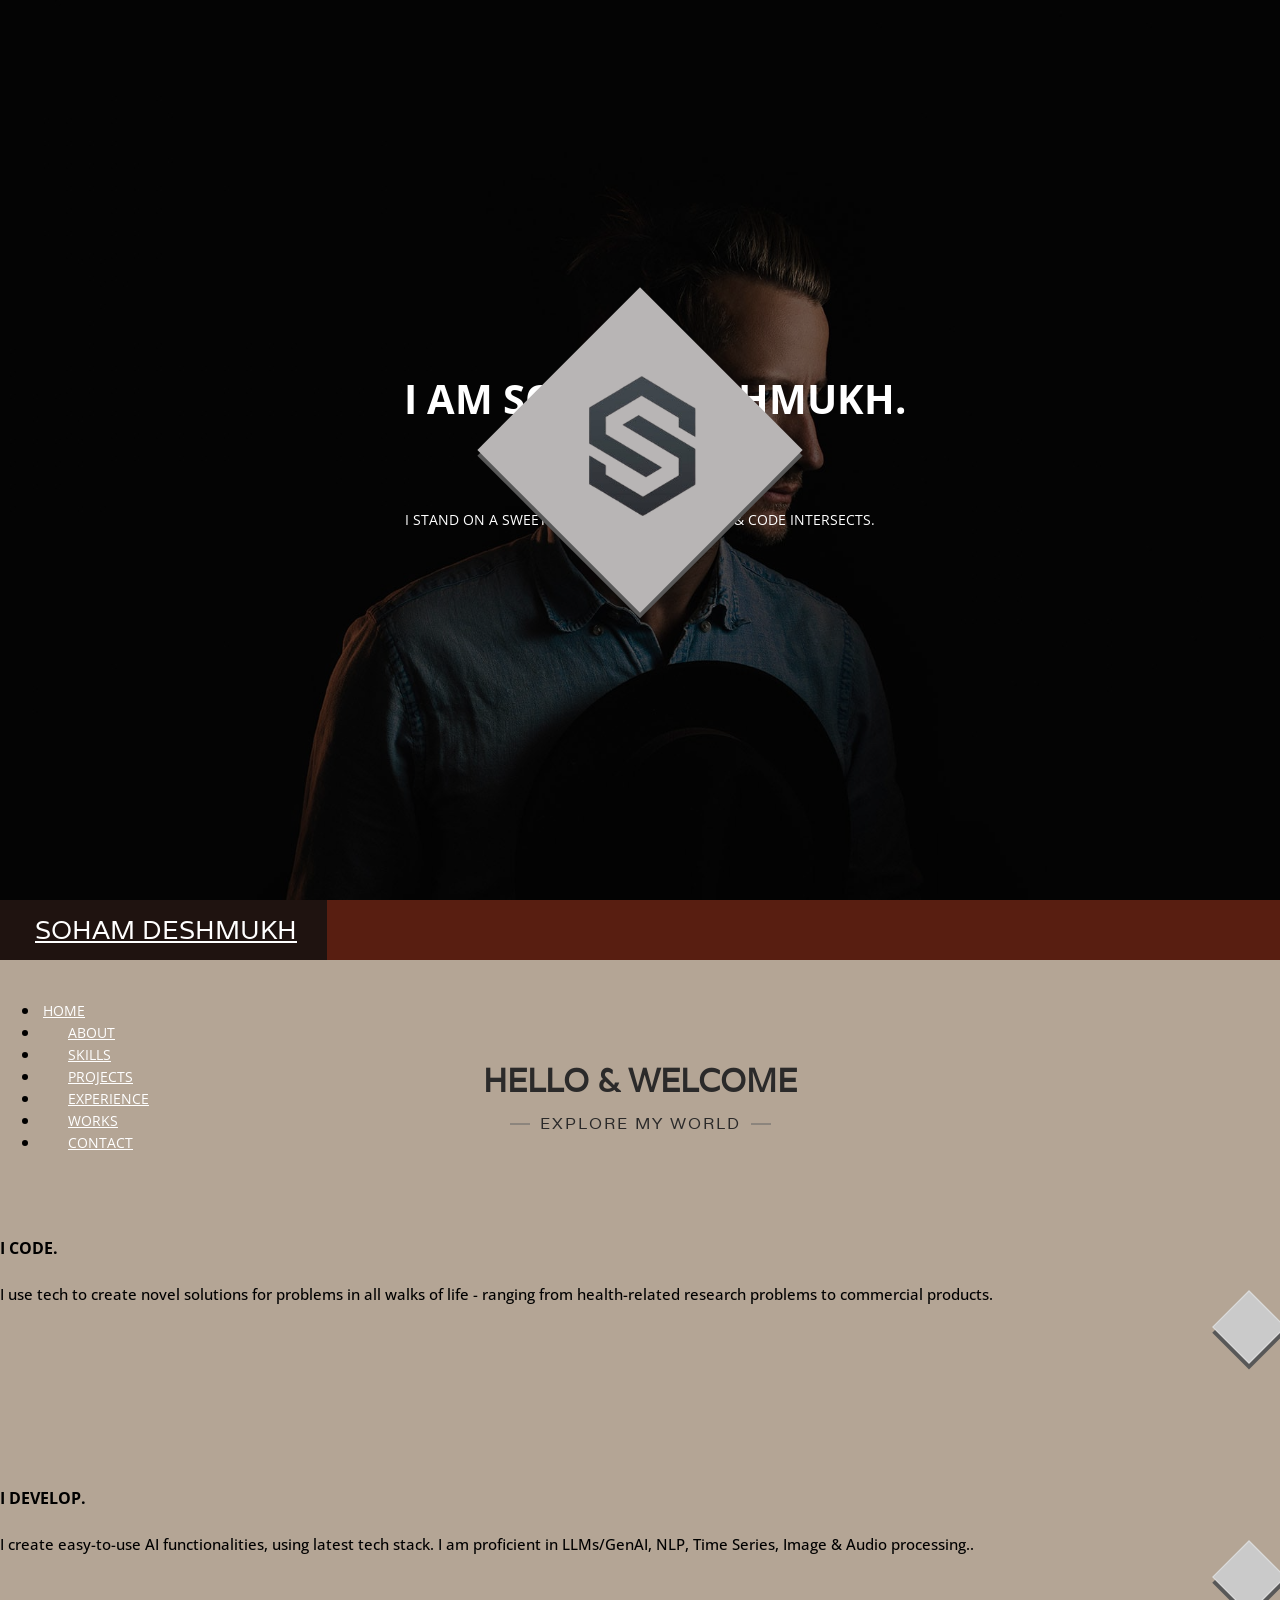
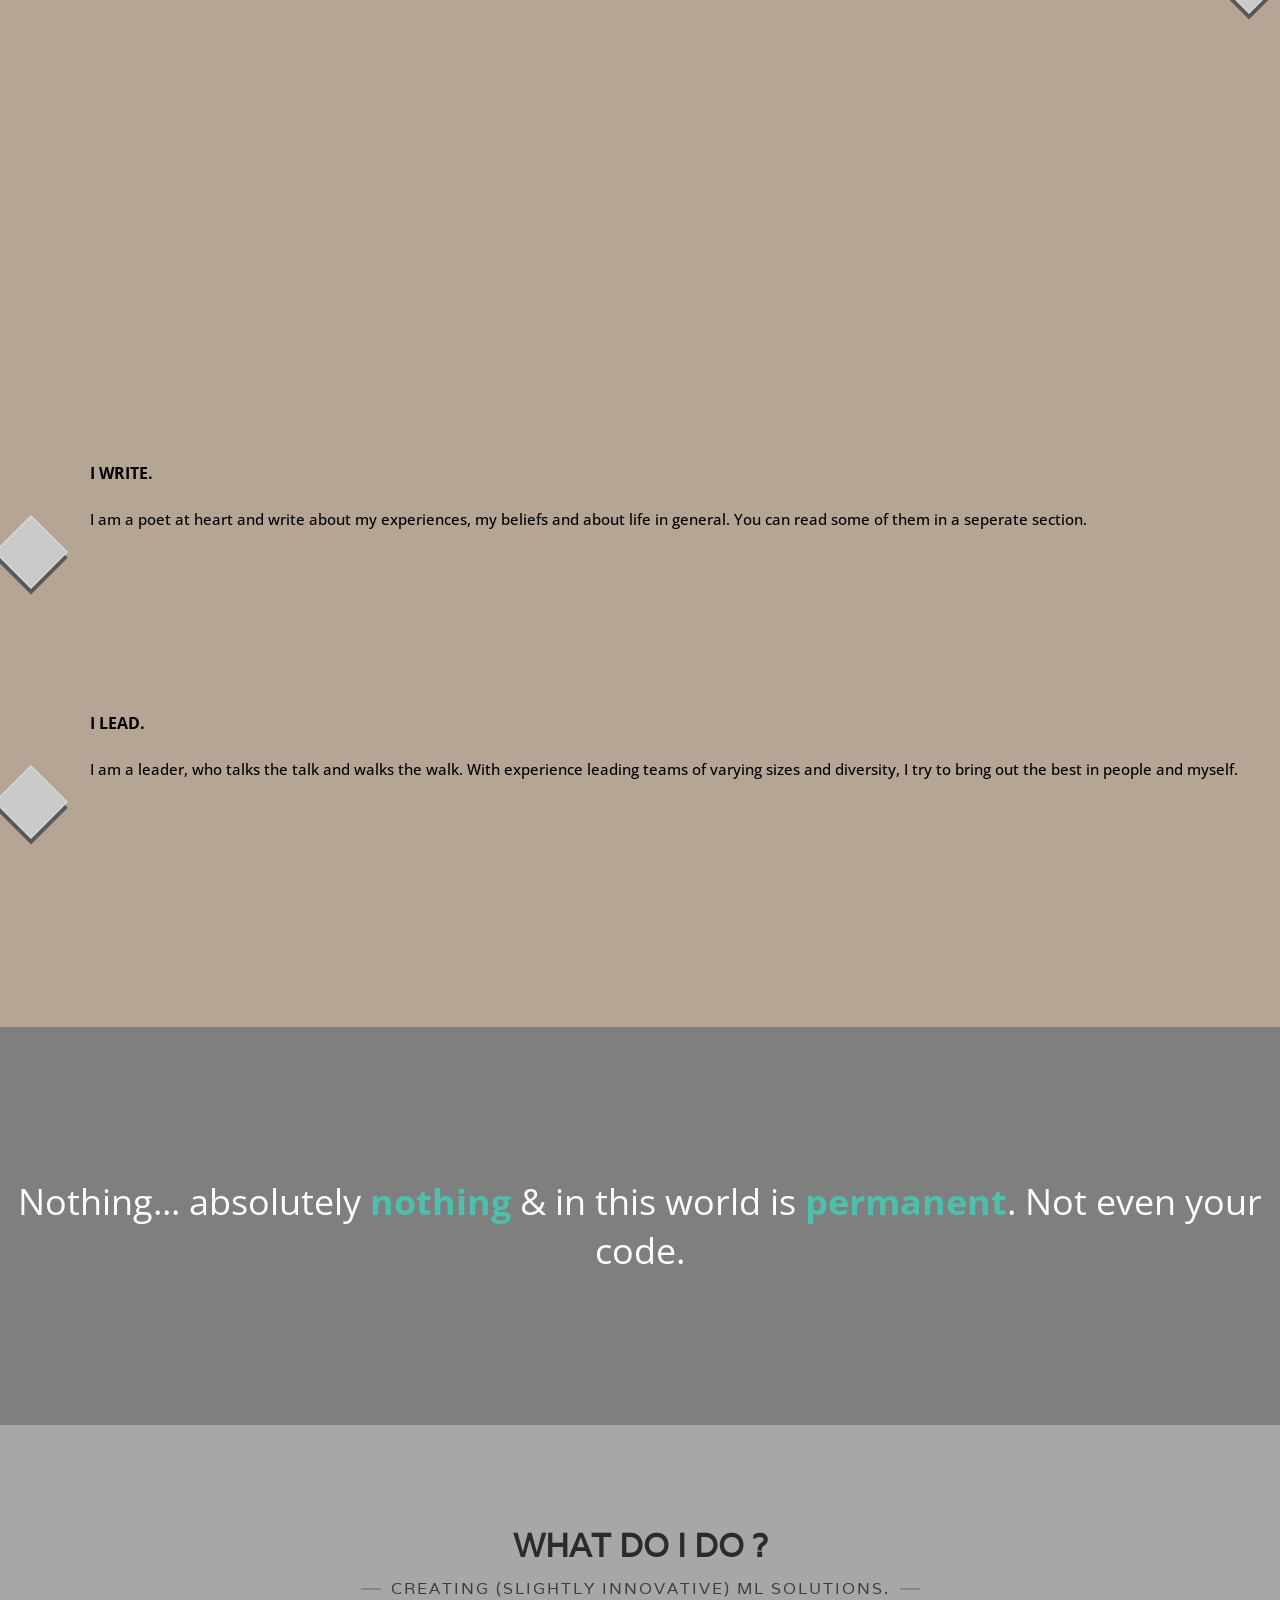
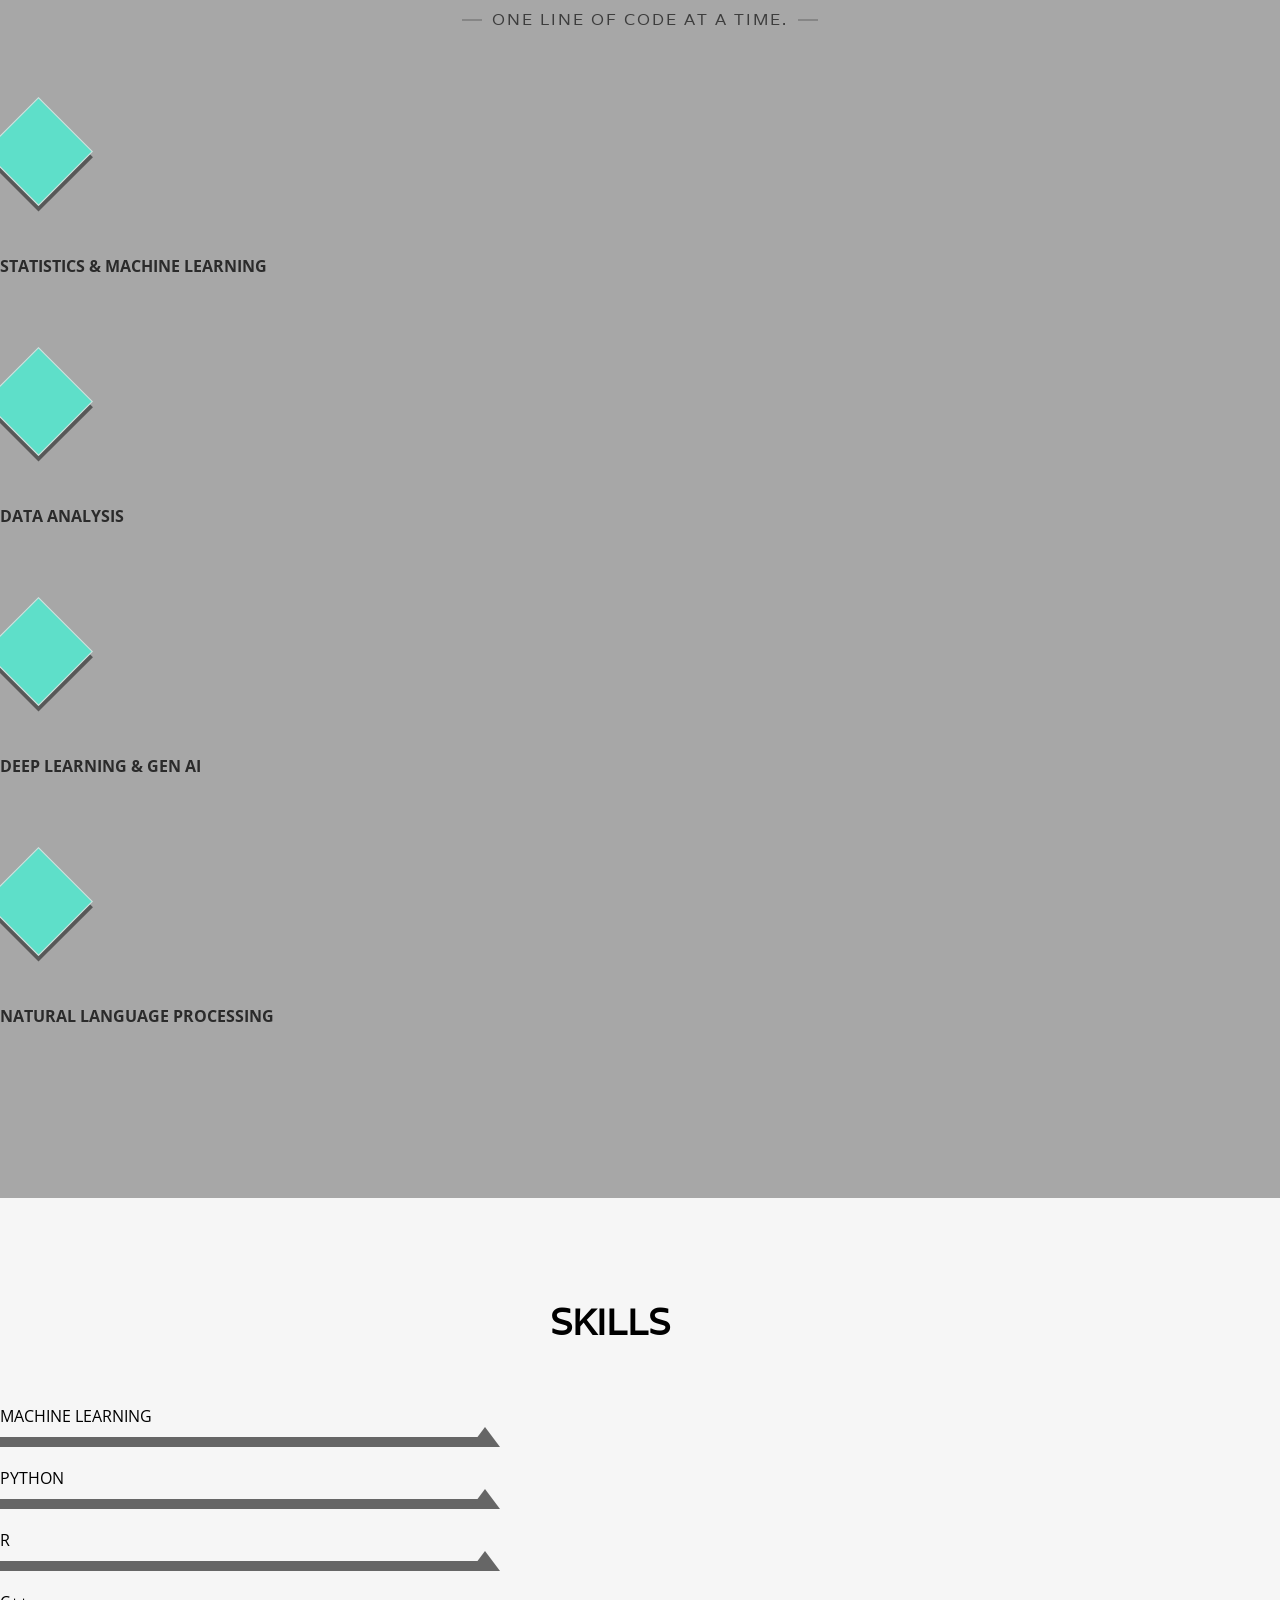
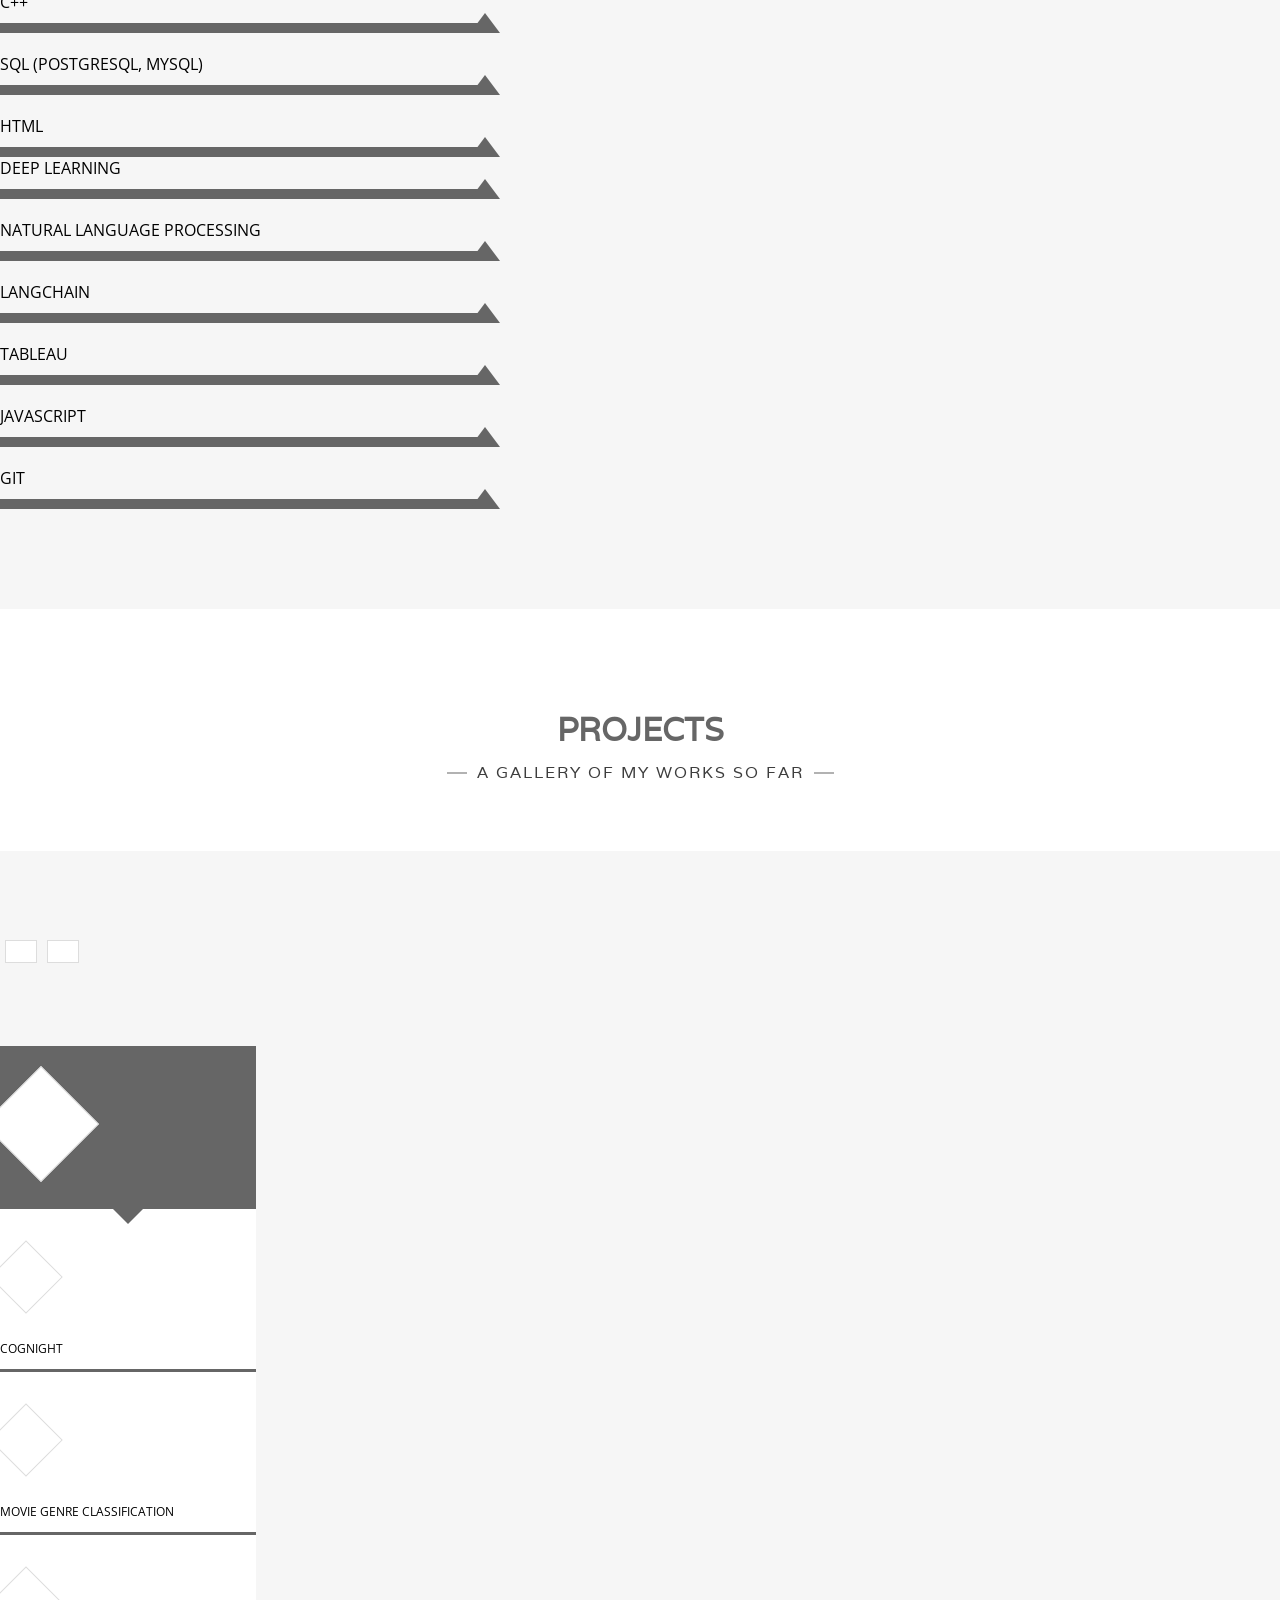
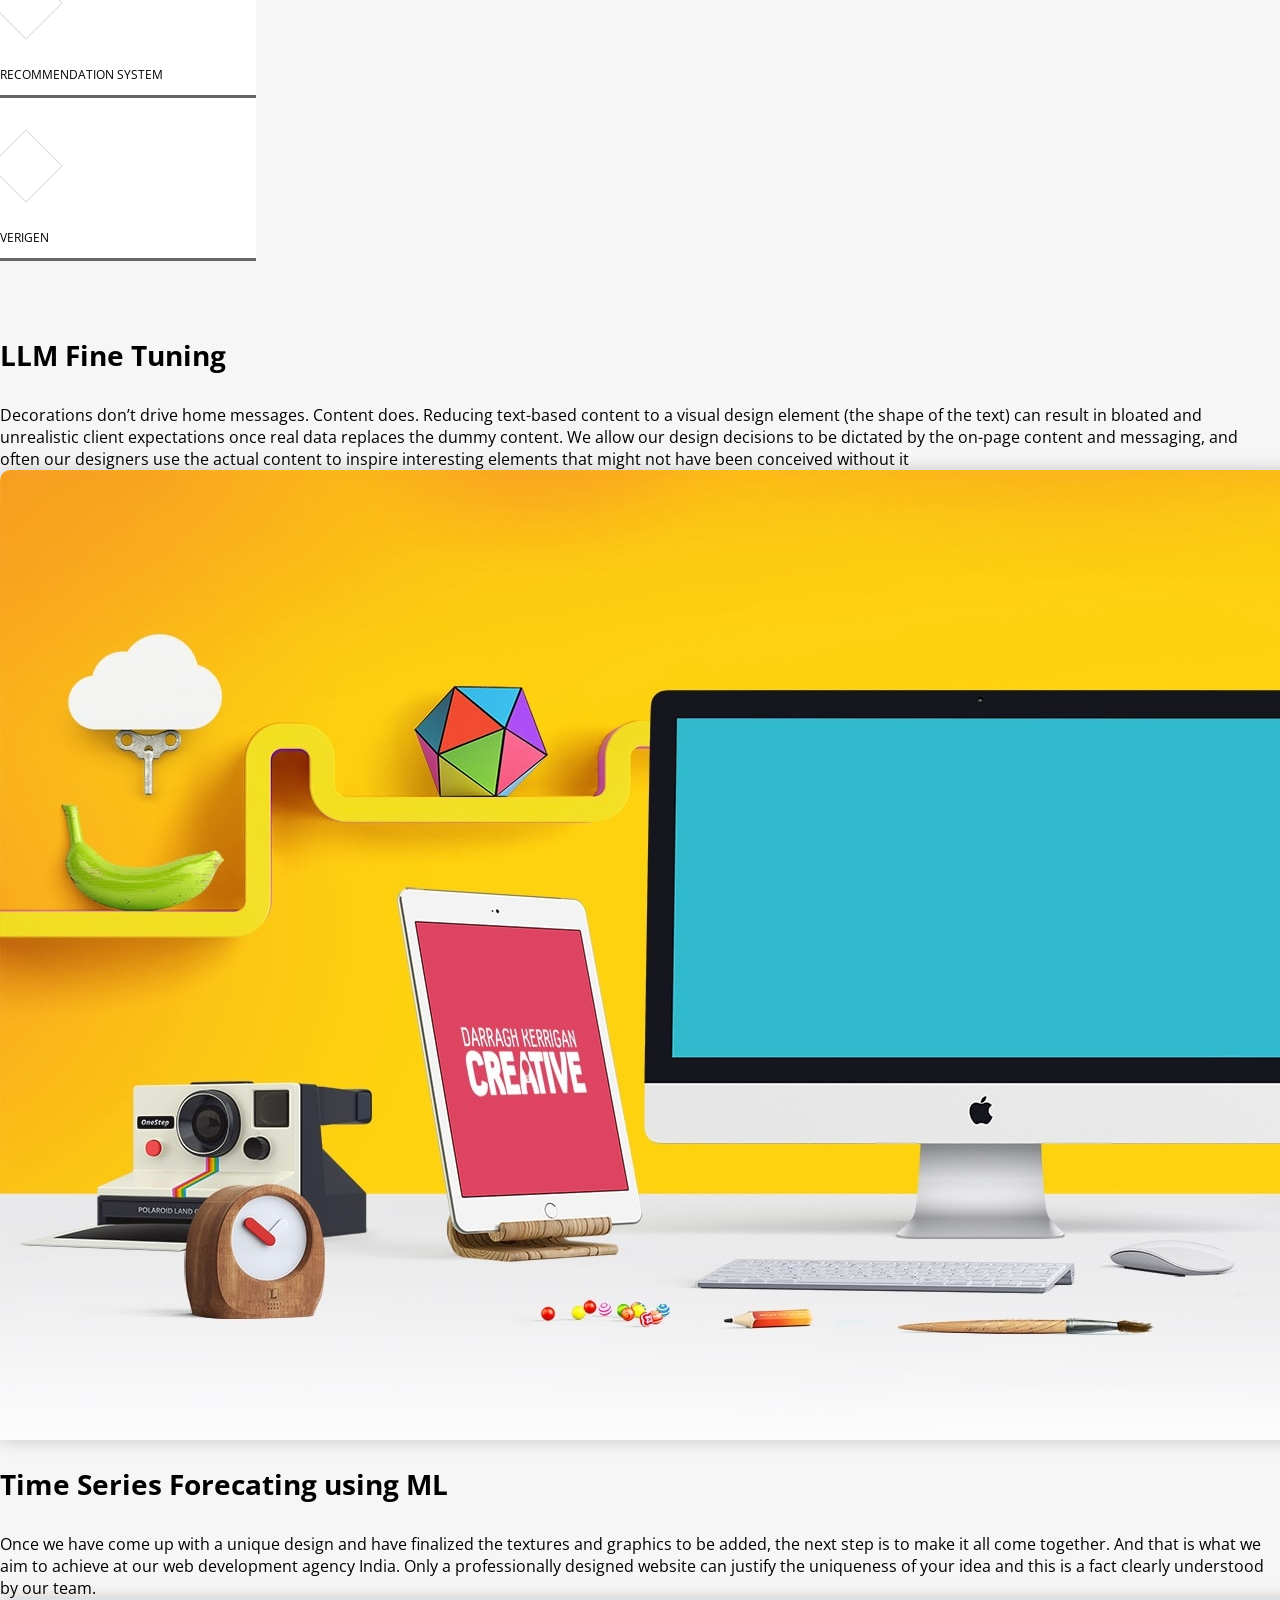
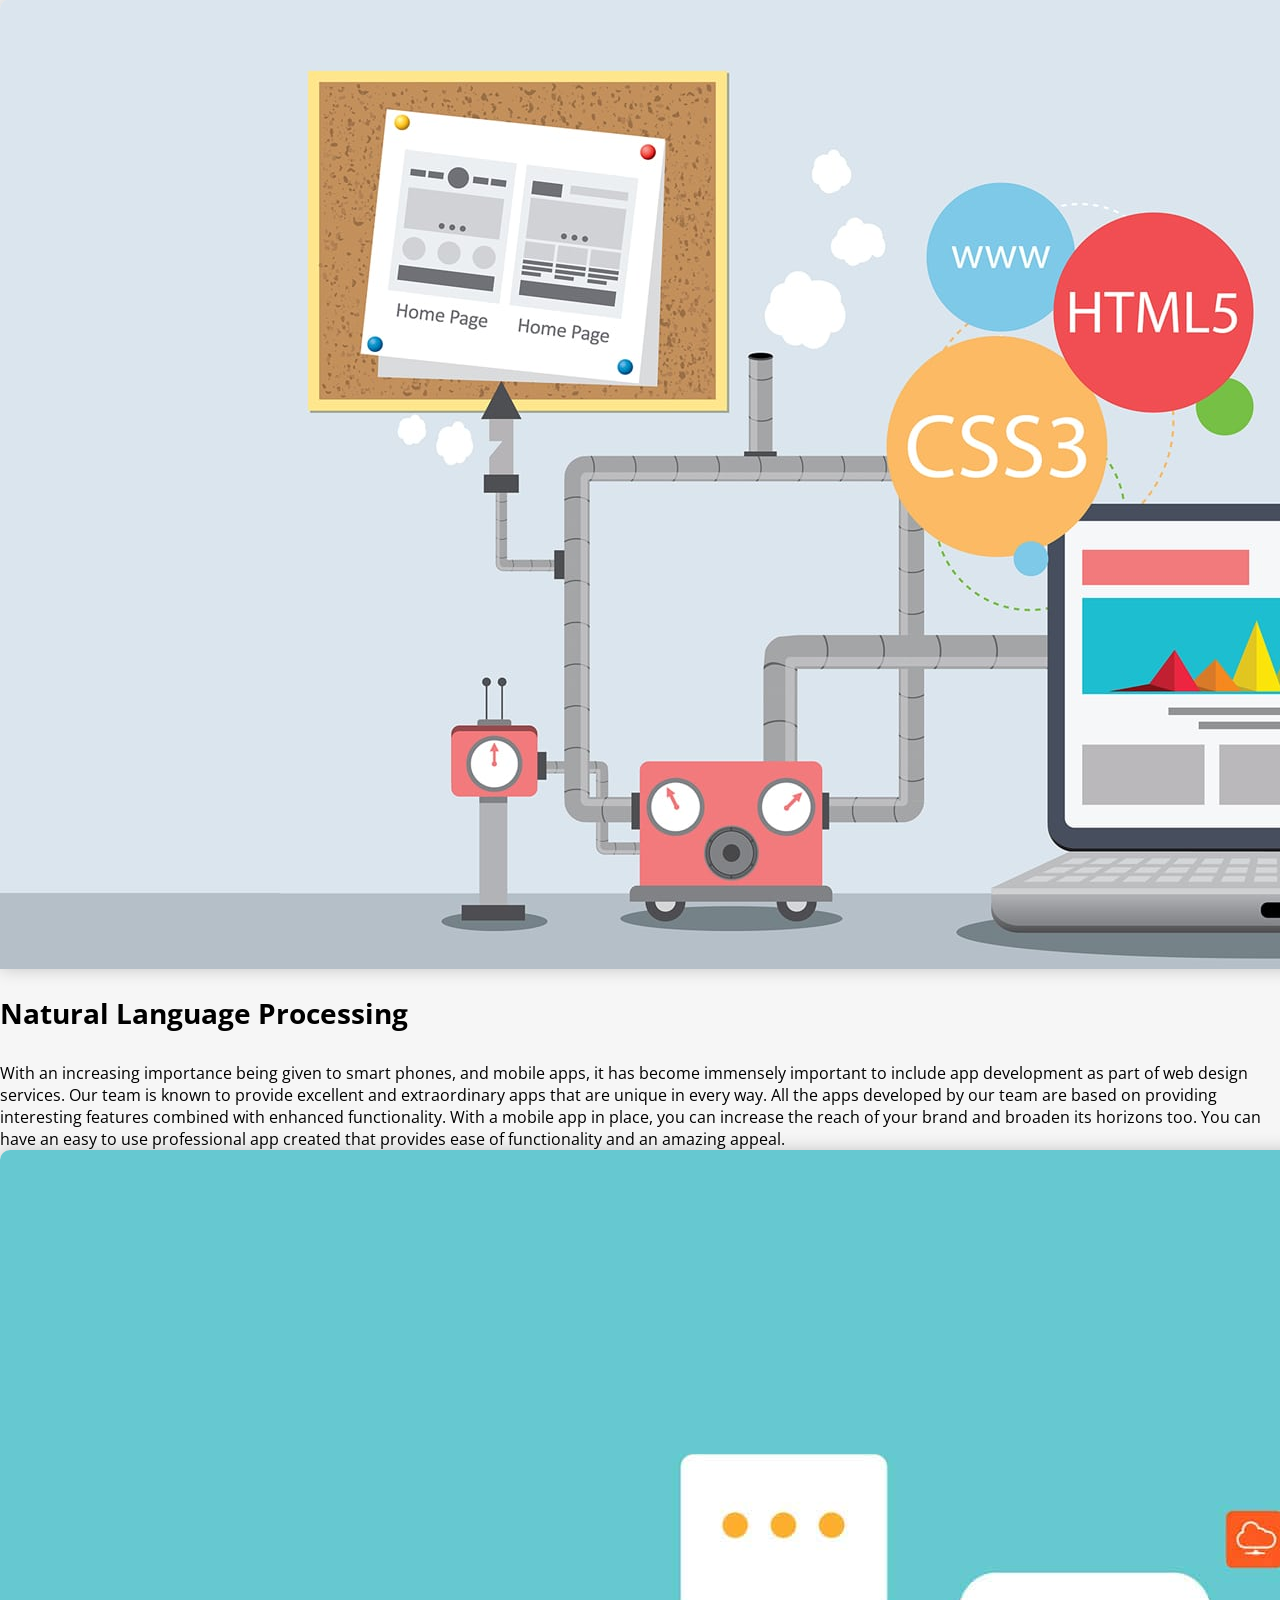
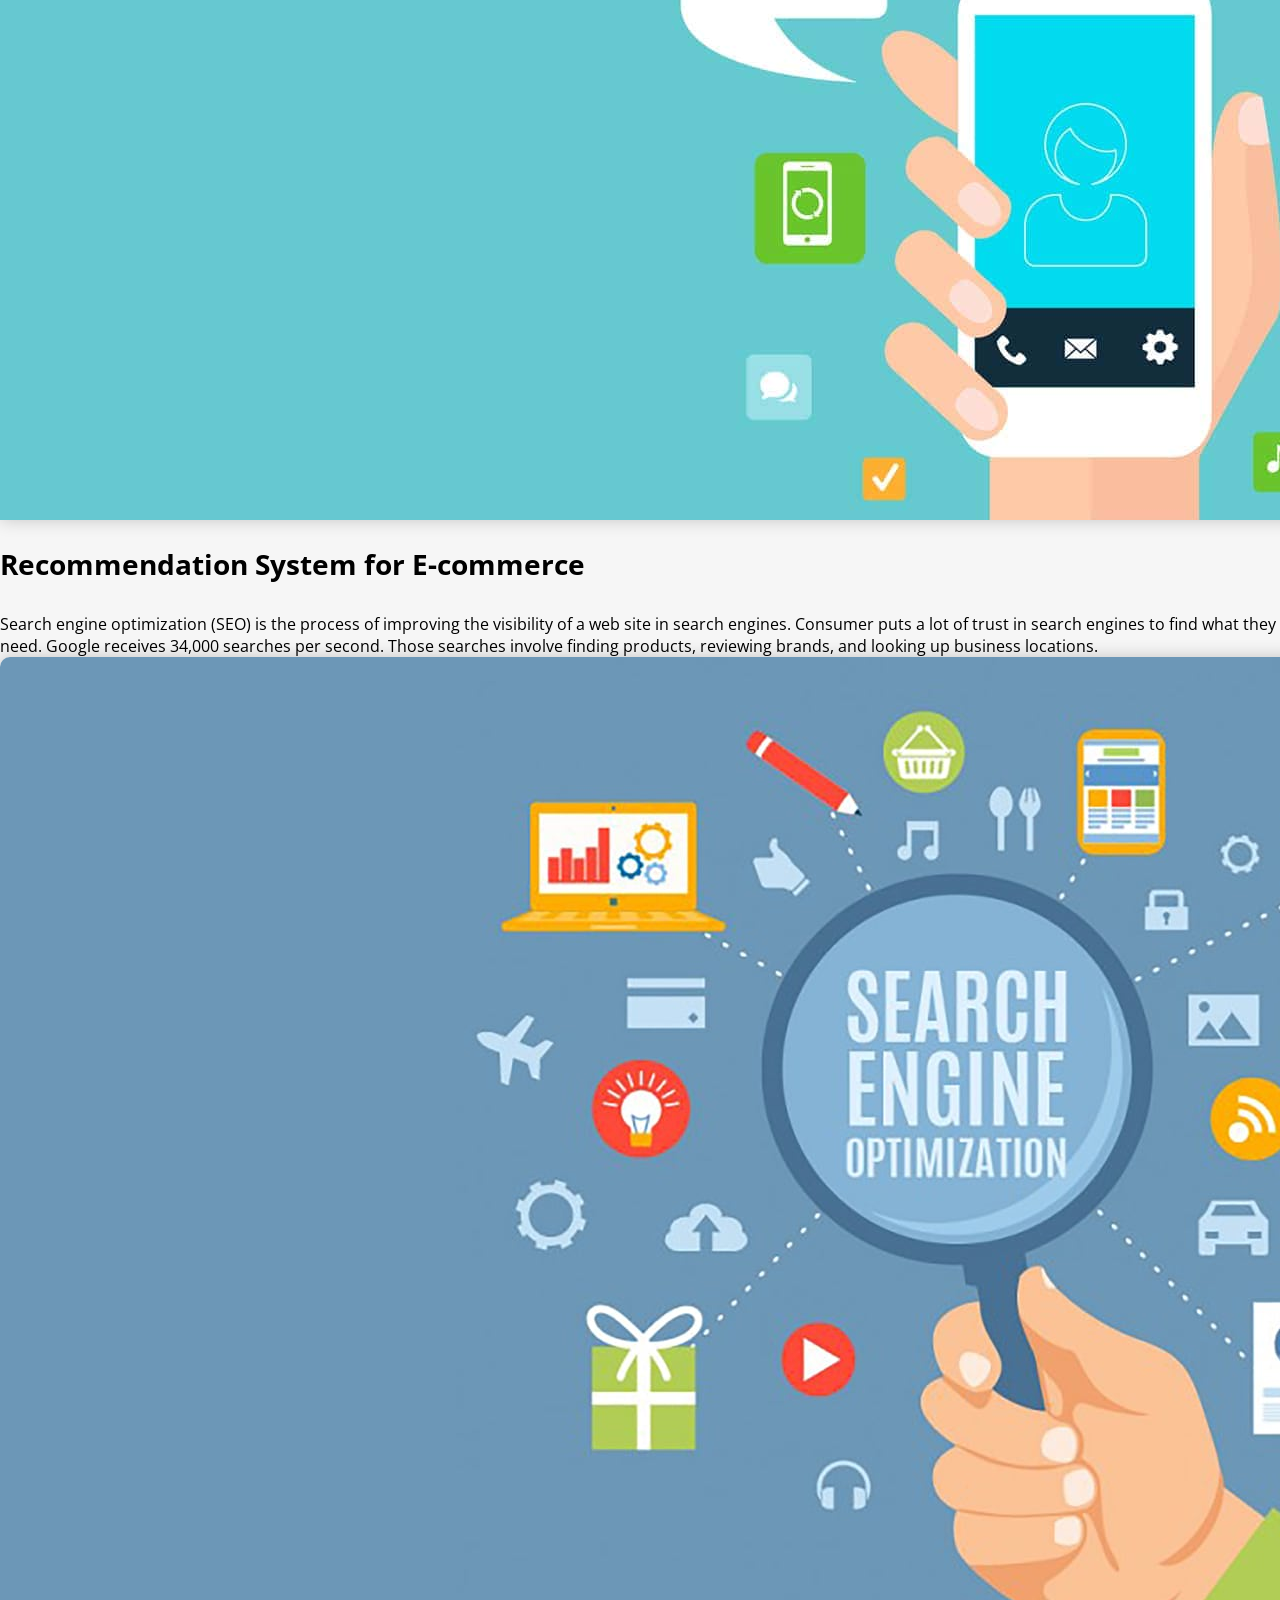
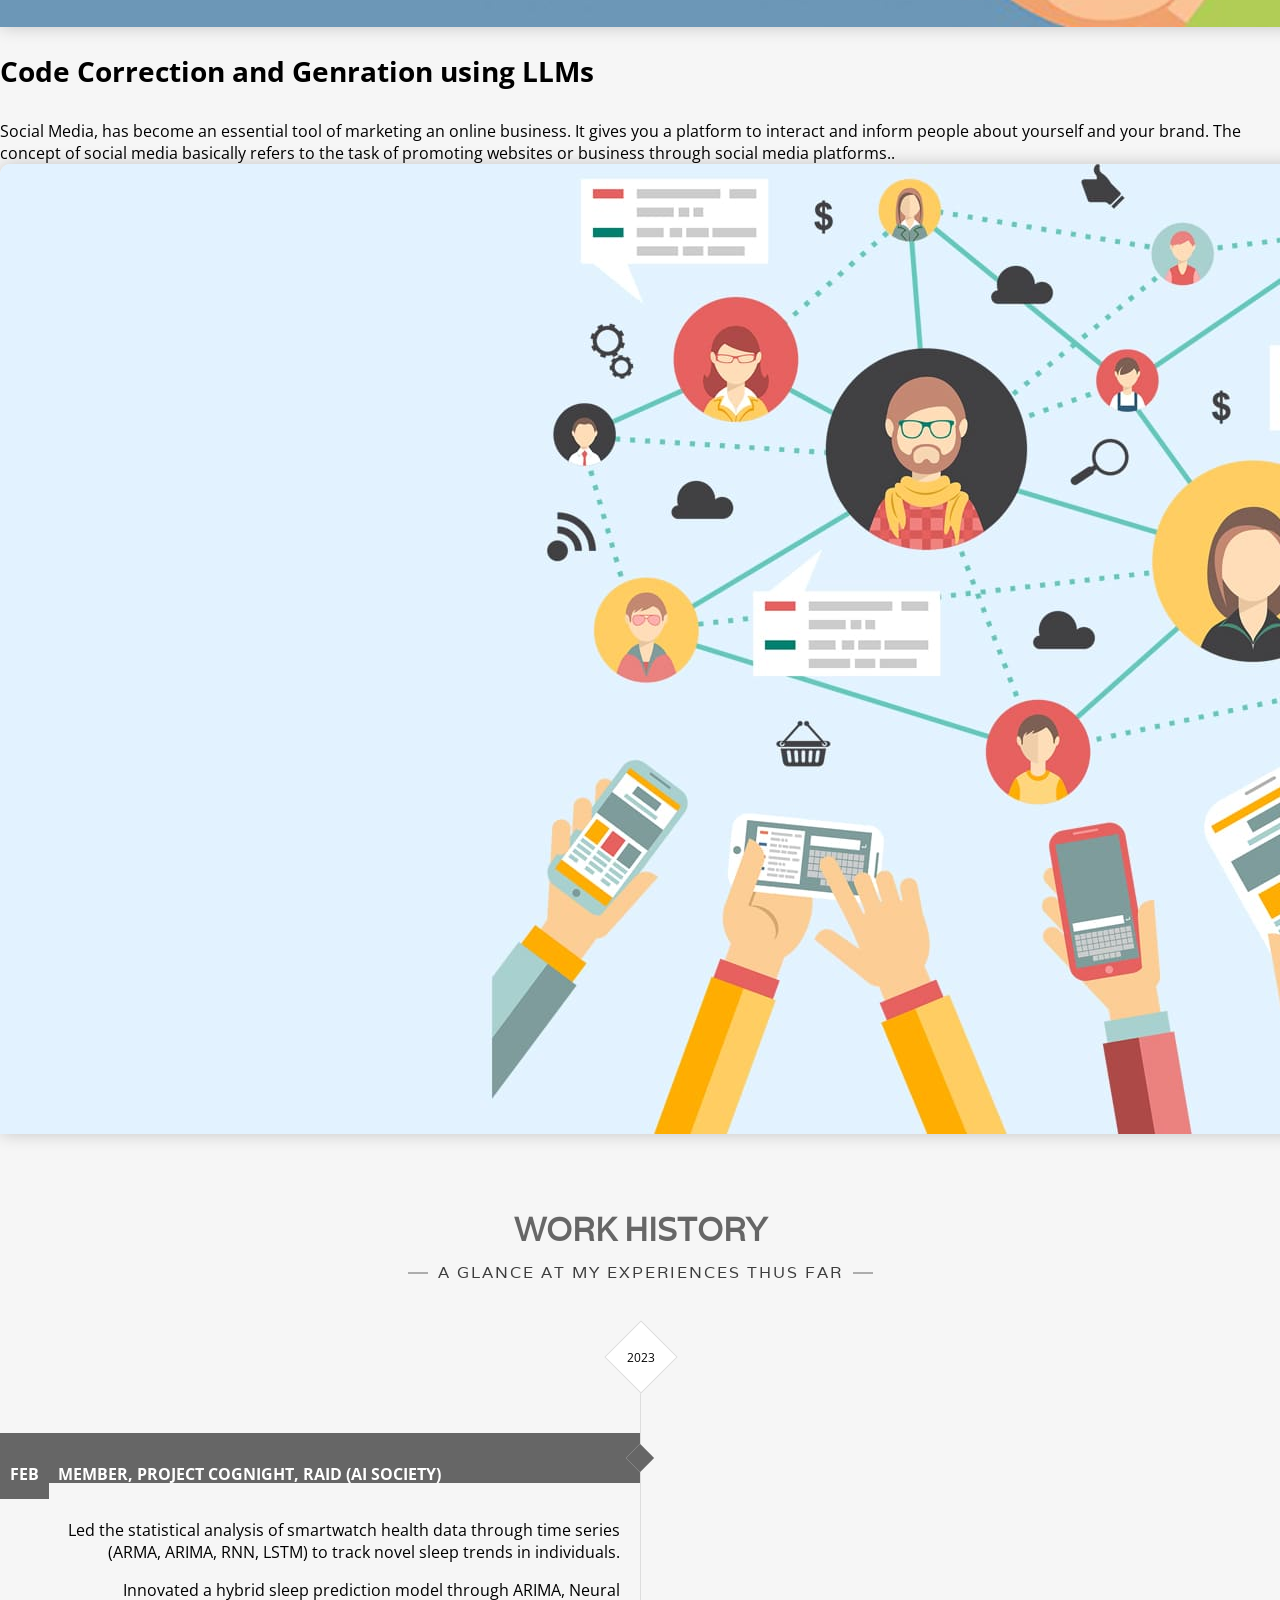
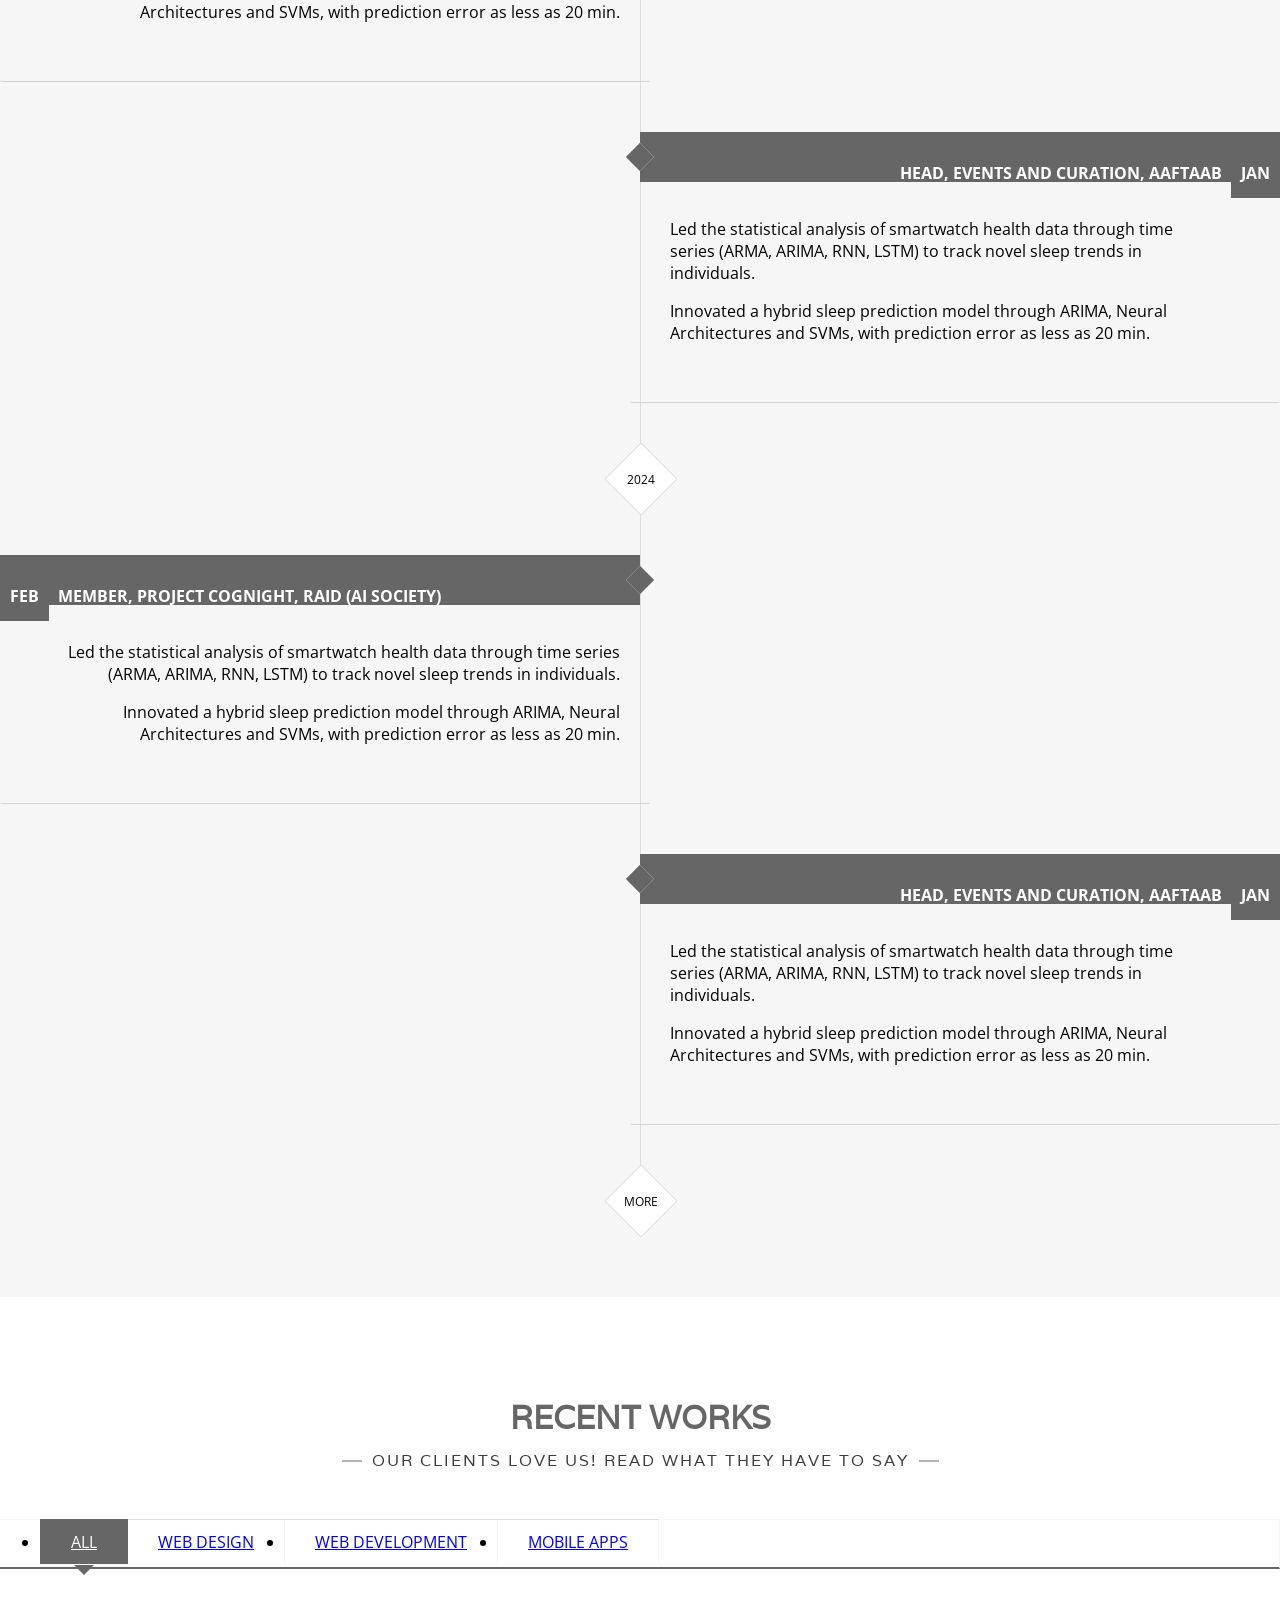
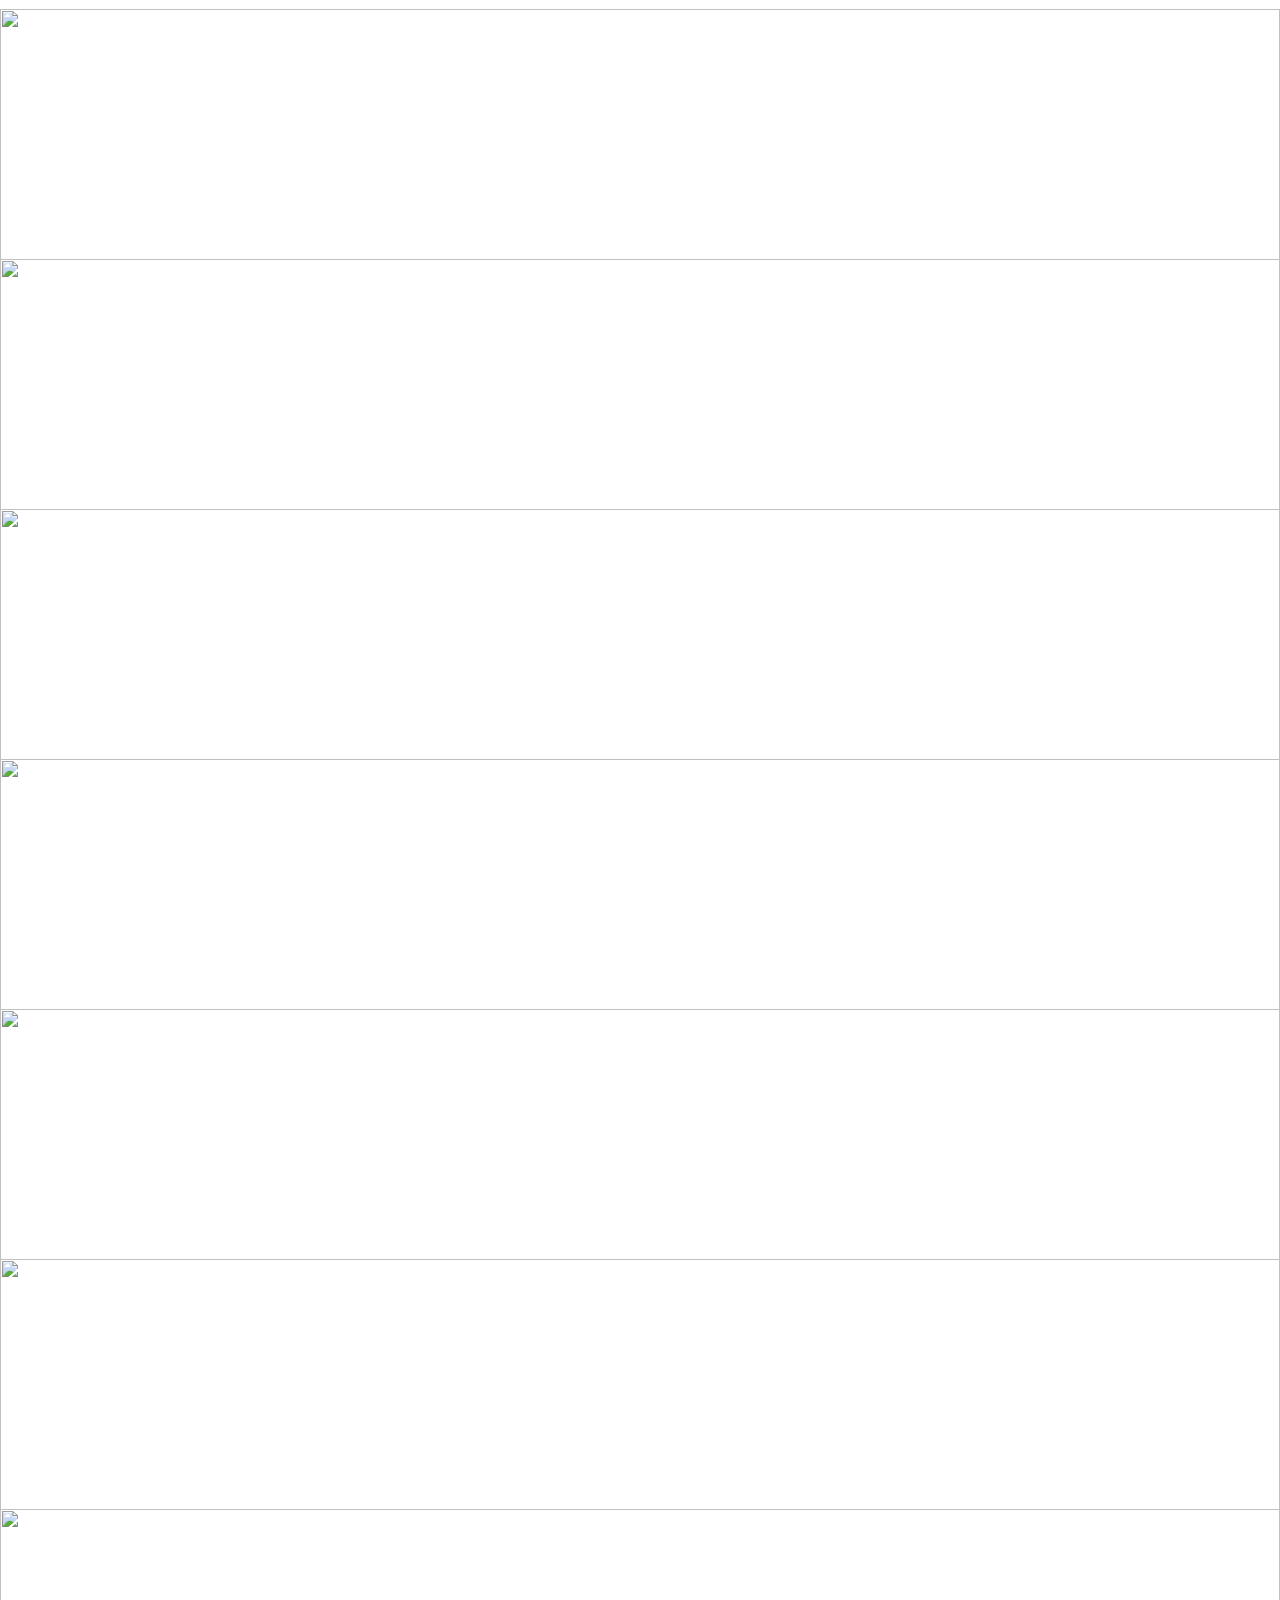
==== index.html @ 38837e03 "Initial look" ====
<!DOCTYPE html>
<html lang="en">
<head>

    <meta http-equiv="Content-Type" content="text/html; charset=utf-8">
    <meta http-equiv="X-UA-Compatible" content="IE=edge">

    <title>Pixel Perfect Portfolio</title>

    <meta name="description" content="">
    <meta name="author" content="">
    <meta name="keywords" content="">

    <meta name="viewport" content="width=device-width, minimum-scale=1.0">
    <meta name="apple-mobile-web-app-capable" content="yes">

    <link href="https://fonts.googleapis.com/css?family=Open+Sans:300,400,600,700|Varela" rel="stylesheet">

    <link rel="apple-touch-icon" sizes="144x144" href="assets/img/apple-touch-icon.png">
    <link rel="icon" type="image/png" sizes="32x32" href="assets/img/favicon-32x32.png">
    <link rel="icon" type="image/png" sizes="16x16" href="assets/img/favicon-16x16.png">
    <link rel="icon" sizes="16x16" href="assets/img/favicon.ico">
    <link rel="manifest" href="assets/img/manifest.json">
    <link rel="mask-icon" href="assets/img/safari-pinned-tab.svg" color="#5bbad5">
    <meta name="theme-color" content="#ffffff">

    <link rel="stylesheet" href="assets/css/bootstrap.min.css" />
    <link rel="stylesheet" href="assets/css/font-awesome.min.css" />
    <link rel="stylesheet" href="assets/css/style.css">

</head>

<body>

    <div id="top" class="hero background-overlay">
    
        <div class="hero-content">
            <h1>I am Soham Deshmukh.</h1>
            <p class="hero-job"><span>I'M AN AI ENTHUSIAST.</span></p>
            <p class="hero-job-desc">I STAND ON A SWEET SPOT WHERE INNOVATION &amp; CODE INTERSECTS. </p>

        </div>

        <div class="hero-arrow page-scroll home-arrow-down">
            <a class="" href="#about"><i class="fa fa-angle-double-down" aria-hidden="true"></i></a>
        </div>

    </div>

    <header id="masthead" class="site-header">
        <nav id="primary-navigation" class="site-navigation" data-spy="affix">
            <div class="container">
                <div class="navbar-header page-scroll">

                    <button type="button" class="navbar-toggle collapsed" data-toggle="collapse" data-target="#portfolio-perfect-collapse" aria-expanded="false" >
                        <span class="icon-bar"></span>
                        <span class="icon-bar"></span>
                        <span class="icon-bar"></span>
                    </button>
                    
                    <div class="page-scroll site-logo">
                        <a href="#top">Soham Deshmukh</a>
                    </div>

                </div>

                <div class="main-menu collapse navbar-collapse" id="portfolio-perfect-collapse">

                    <ul class="nav navbar-nav navbar-right">

                        <li class="page-scroll"><a href="#top">Home</a></li>
                        <li class="page-scroll"><a href="#about">About</a></li>
                        <li class="page-scroll"><a href="#skills">Skills</a></li>
                        <li class="page-scroll"><a href="#projects">Projects</a></li>
                        <li class="page-scroll"><a href="#history">Experience</a></li>
                        <li class="page-scroll"><a href="#works">Works</a></li>
                        <li class="page-scroll"><a href="#contact">Contact</a></li>
                        
                    </ul>

                </div>
            </div>
        </nav>
    </header>


    <main id="main" class="site-main">

		<section class="site-section section-hello" id="about">
			<div class="container">
				<h2>HELLO &amp; WELCOME</h2>
				<p class="section-subtitle"><span>EXPLORE MY WORLD</span></p>

				<div class="row">
					<div class="col-sm-4">
						<div class="main-service text-right">
							<div class="rectangle" id="fa">
								<i class="fa fa-code" aria-hidden="true"></i>
							</div>
							<h3>I code.</h3>
							<h6>I use tech to create novel solutions for problems in all walks of life - ranging from health-related research problems to commercial products.</h6>
						</div>
                        <div class="main-service text-right">
                            <div class="rectangle" id="fa">
                                <i class="fa fa-laptop" aria-hidden="true"></i>
                            </div>
                            <h3>I develop.</h3>
                            <h6>I create easy-to-use AI functionalities, using latest tech stack. I am proficient in LLMs/GenAI, NLP, Time Series, Image & Audio processing..</h6>
                        </div>
					</div>
					<div class="col-sm-4">
						<div class="big-rectangle">
							<img src="assets/img/logo.png" id="logo">
						</div>
					</div>
					<div class="col-sm-4">
                        <div class="main-service text-left">
                            <div class="rectangle" id="fa">
                                <i class="fa fa-comments" aria-hidden="true"></i>
                            </div>
                            <h3>I write.</h3>
                            <h6>I am a poet at heart and write about my experiences, my beliefs and about life in general. You can read some of them in a seperate section.</h6>
                        </div>
						<div class="main-service text-left">
							<div class="rectangle" id="fa">
								<i class="fa fa-rocket" aria-hidden="true"></i>
							</div>
							<h3>I lead.</h3>
							<h6>I am a leader, who talks the talk and walks the walk. With experience leading teams of varying sizes and diversity, I try to bring out the best in people and myself.</h6>
						</div>
					</div>
				</div>
			</div>
		</section>

		<section class="section-background section-quote background-overlay text-center">
			<div class="container">
				<p>Nothing... absolutely <b><span>nothing</span></b> &amp; in this world is <b><span>permanent</span></b>. Not even your code.</p>
			</div>
		</section>

        <section class="site-section section-about text-center" id="skills">
            <div class="container">
                <h2>WHAT DO I DO ?</h2>
                <p class="section-subtitle"><span>Creating (slightly innovative) ML solutions.</span></p>
                <p class="section-subtitle"><span>One line of code at a time.</span></p>

                <div class="row">
                    <div class="col-sm-3 col-xs-6">
                        <div class="feature-about">
                            <div class="medium-rectangle rectangle">
                                <i class="fa fa-code" aria-hidden="true"></i>
                            </div>
                            <h3>Statistics & Machine Learning</h3>
                        </div>
                    </div>                    
                    <div class="col-sm-3 col-xs-6">
                        <div class="feature-about">
                            <div class="medium-rectangle rectangle">
                                <i class="fa fa-code" aria-hidden="true"></i>
                            </div>
                            <h3>Data Analysis</h3>
                        </div>
                    </div>                    
                    <div class="col-sm-3 col-xs-6">
                        <div class="feature-about">
                            <div class="medium-rectangle rectangle">
                                <i class="fa fa-code" aria-hidden="true"></i>
                            </div>
                            <h3>Deep Learning & Gen AI</h3>
                        </div>
                    </div>                    
                    <div class="col-sm-3 col-xs-6">
                        <div class="feature-about">
                            <div class="medium-rectangle rectangle">
                                <i class="fa fa-code" aria-hidden="true"></i>
                            </div>
                            <h3>Natural Language Processing</h3>
                        </div>
                    </div>
                </div>
            </div>
        </section>


        <section class="site-section section-skills" id="skills">
            <div class="container">
                <h2>SKILLS</h2>
                <div class="row">

                    <div class="col-sm-6">
                        <div class="progress-group">
                            <p>Machine Learning</p>
                            <div class="progress">
                                <div class="progress-bar" role="progressbar" data-transitiongoal="100">
                                </div>
                            </div>
                        </div>

                        <div class="progress-group">
                            <p>Python</p>
                            <div class="progress">
                                <div class="progress-bar" role="progressbar" data-transitiongoal="100">
                                </div>
                            </div>
                        </div>

                        <div class="progress-group">
                            <p>R</p>
                            <div class="progress">
                                <div class="progress-bar" role="progressbar" data-transitiongoal="70">
                                </div>
                            </div>
                        </div>

                        <div class="progress-group">
                            <p>C++</p>
                            <div class="progress">
                                <div class="progress-bar" role="progressbar" data-transitiongoal="90">
                                </div>
                            </div>
                        </div>

                        <div class="progress-group">
                            <p>SQL (PostgreSQL, MySQL)</p>
                            <div class="progress">
                                <div class="progress-bar" role="progressbar" data-transitiongoal="70">
                                </div>
                            </div>
                        </div>

                        <div class="progress-group">
                            <p>HTML</p>
                            <div class="progress">
                                <div class="progress-bar" role="progressbar" data-transitiongoal="90">
                                </div>
                            </div>
                        </div>
                    </div>
                    
                    <div class="col-sm-6">                        

                        <div class="progress-group">
                            <p>Deep Learning</p>
                            <div class="progress">
                                <div class="progress-bar" role="progressbar" data-transitiongoal="100">
                                </div>
                            </div>
                        </div>

                        <div class="progress-group">
                            <p>Natural Language Processing</p>
                            <div class="progress">
                                <div class="progress-bar" role="progressbar" data-transitiongoal="90">
                                </div>
                            </div>
                        </div>

                        <div class="progress-group">
                            <p>LangChain</p>
                            <div class="progress">
                                <div class="progress-bar" role="progressbar" data-transitiongoal="80">
                                </div>
                            </div>
                        </div>

                        <div class="progress-group">
                            <p>Tableau</p>
                            <div class="progress">
                                <div class="progress-bar" role="progressbar" data-transitiongoal="75">
                                </div>
                            </div>
                        </div>

                        <div class="progress-group">
                            <p>JavaScript</p>
                            <div class="progress">
                                <div class="progress-bar" role="progressbar" data-transitiongoal="70">
                                </div>
                            </div>
                        </div>

                        <div class="progress-group">
                            <p>Git</p>
                            <div class="progress">
                                <div class="progress-bar" role="progressbar" data-transitiongoal="90">
                                </div>
                            </div>
                        </div>
                    </div>
                </div>
            </div>
        </section>

        <section class="site-section section-services" id="projects">

            <div class="container-fluid">
                <h2>PROJECTS</h2>
                <p class="section-subtitle"><span>A gallery of my works so far</span></p>
            </div>

            <div class="container">

                <div class="carousel slide" id="services-carousel">

                    <div class="item-controls text-center">
                        <a href="#services-carousel" class="left btn carousel-control" data-slide="prev"><i class="fa fa-angle-left" aria-hidden="true"></i>
                        </a>
                        <a href="#services-carousel" class="right btn carousel-control" data-slide="next"><i class="fa fa-angle-right" aria-hidden="true"></i>
                        </a>
                    </div>

                    <div class="carousel-indicators nav-tabs text-center">
                        <a data-target="#services-carousel" href="#" data-slide-to="0" class="active">
                            <div class="col-xs-4 col-sm-fifth">
                                <div class="service">
                                    <div class="rectangle">
                                        <i class="fa fa-laptop" aria-hidden="true"></i>
                                    </div>
                                    <p class="hidden-xs">Tuna-Tuner<br>&nbsp;</p>
                                </div>
                            </div>
                        </a>
                        <a data-target="#services-carousel" href="#" data-slide-to="1">
                            <div class="col-xs-4 col-sm-fifth">
                                <div class="service">
                                    <div class="rectangle">
                                        <i class="fa fa-code" aria-hidden="true"></i>
                                    </div>
                                    <p class="hidden-xs">CogNight<br>&nbsp;</p>
                                </div>
                            </div>
                        </a>
                        <a data-target="#services-carousel" href="#" data-slide-to="2">
                            <div class="col-xs-4 col-sm-fifth">
                                <div class="service">
                                    <div class="rectangle">
                                        <i class="fa fa-mobile" aria-hidden="true"></i>
                                    </div>
                                    <p class="hidden-xs">Movie Genre Classification</p>
                                </div>
                            </div>
                        </a>
                        <a data-target="#services-carousel" href="#" data-slide-to="3">
                            <div class="col-xs-4 col-sm-fifth">
                                <div class="service">
                                    <div class="rectangle">
                                        <i class="fa fa-search" aria-hidden="true"></i>
                                    </div>
                                    <p class="hidden-xs">Recommendation System</p>
                                </div>
                            </div>
                        </a>
                        <a data-target="#services-carousel" href="#" data-slide-to="4">
                            <div class="col-xs-4 col-sm-fifth">
                                <div class="service">
                                    <div class="rectangle">
                                        <i class="fa fa-twitter" aria-hidden="true"></i>
                                    </div>
                                    <p class="hidden-xs">VeriGen<br>&nbsp;</p>
                                </div>
                            </div>
                        </a>
                    </div>
                        
                           
                    <div class="carousel-inner">

                        <div id="item1" class="item tab-pane active">
                            <div class="row">
                                <div class="col-md-5">
                                    <div class="service-info">
                                        <h3 class="service-title">LLM Fine Tuning</h3>
                                        <p>Decorations don’t drive home messages. Content does. Reducing text-based content to a visual design element (the shape of the text) can result in bloated and unrealistic client expectations once real data replaces the dummy content. We allow our design decisions to be dictated by the on-page content and messaging, and often our designers use the actual content to inspire interesting elements that might not have been conceived without it</p>
                                    </div>
                                </div>
                                <div class="col-md-7">
                                    <img src="assets/img/web-design.jpg" class="img-responsive" alt="">
                                </div>
                            </div>
                        </div>

                        <div id="item2" class="item tab-pane">
                            <div class="row">
                                <div class="col-md-5">
                                    <div class="service-info">
                                        <h3 class="service-title">Time Series Forecating using ML</h3>
                                        <p>Once we have come up with a unique design and have finalized the textures and graphics to be added, the next step is to make it all come together. And that is what we aim to achieve at our web development agency India. Only a professionally designed website can justify the uniqueness of your idea and this is a fact clearly understood by our team. </p>
                                    </div>
                                </div>
                                <div class="col-md-7">
                                    <img src="assets/img/web-development.jpg" class="img-responsive" alt="">
                                </div>
                            </div>
                        </div>

                        <div id="item3" class="item tab-pane">
                            <div class="row">
                                <div class="col-md-5">
                                    <div class="service-info">
                                        <h3 class="service-title">Natural Language Processing</h3>
                                        <p>With an increasing importance being given to smart phones, and mobile apps, it has become immensely important to include app development as part of web design services. Our team is known to provide excellent and extraordinary apps that are unique in every way. All the apps developed by our team are based on providing interesting features combined with enhanced functionality. With a mobile app in place, you can increase the reach of your brand and broaden its horizons too. You can have an easy to use professional app created that provides ease of functionality and an amazing appeal.</p>                                     
                                    </div>
                                </div>
                                <div class="col-md-7">
                                    <img src="assets/img/mobile-development.jpg" class="img-responsive" alt="">
                                </div>
                            </div>
                        </div>

                        <div id="item4" class="item tab-pane">
                            <div class="row">
                                <div class="col-md-5">
                                    <div class="service-info">
                                        <h3 class="service-title">Recommendation System for E-commerce</h3>
                                        <p>Search engine optimization (SEO) is the process of improving the visibility of a web site in search engines. Consumer puts a lot of trust in search engines to find what they need. Google receives 34,000 searches per second. Those searches involve finding products, reviewing brands, and looking up business locations.</p>
                                    </div>
                                </div>
                                <div class="col-md-7">
                                    <img src="assets/img/seo-optimization.jpg" class="img-responsive" alt="">
                                </div>
                            </div>
                        </div>
                          
                        <div id="item5" class="item tab-pane">
                            <div class="row">
                                <div class="col-md-5">
                                    <div class="service-info">
                                        <h3 class="service-title">Code Correction and Genration using LLMs </h3>
                                        <p>Social Media, has become an essential tool of marketing an online business. It gives you a platform to interact and inform people about yourself and your brand. The concept of social media basically refers to the task of promoting websites or business through social media platforms..</p>
                                    </div>
                                </div>
                                <div class="col-md-7">
                                    <img src="assets/img/social-media.jpg" class="img-responsive" alt="">
                                </div>
                            </div>
                        </div>
                    </div>
                </div>
            </div>
        </section>
        


        <section class="site-section section-history" id="history">

            <div class="container-fluid">
                <h2>WORK HISTORY</h2>
                <p class="section-subtitle"><span>A glance at my experiences thus far</span></p>
            </div> 

            <div class="container">    

                <ul class="timeline">

                    <!-- NEW YEAR 2023 -->
                    
                    <li class="timeline-start">
                        <div class="rectangle"><span>2023</span></div>
                    </li>

                        <li>
                            <div class="rectangle timeline-rectangle"></div>
                            <div class="timeline-panel">
                                
                                <div class="timeline-heading">
                                    <div class="timeline-date">
                                        <p>Feb</p>
                                    </div>
                                    <div class="timeline-position">
                                        <p>Member, Project CogNight, RAID (AI Society)</p>
                                    </div>
                                </div>
                                <div class="timeline-body">
                                    <p>Led the statistical analysis of smartwatch health data through time series (ARMA, ARIMA, RNN,
                                        LSTM) to track novel sleep trends in individuals.<br></p>
                                    <p>Innovated a hybrid sleep prediction model through ARIMA, Neural Architectures and SVMs, with
                                        prediction error as less as 20 min.</p>
                                    <p><br></p>
                                </div>
                            </div>
                        </li>
                        
                        <li class="timeline-inverted">
                            <div class="rectangle timeline-rectangle"></div>

                            <div class="timeline-panel">
                                <div class="timeline-heading">
                                <div class="timeline-position">
                                        <p>Head, Events and Curation, Aaftaab</p>
                                    </div>
                                    <div class="timeline-date">
                                        <p>Jan</p>
                                    </div>
                                </div>
                                <div class="timeline-body">
                                    <p>Led the statistical analysis of smartwatch health data through time series (ARMA, ARIMA, RNN,
                                        LSTM) to track novel sleep trends in individuals.</p>
                                    <p>Innovated a hybrid sleep prediction model through ARIMA, Neural Architectures and SVMs, with
                                        prediction error as less as 20 min.</p>
                                    <p><br></p>
                                </div>
                            </div>
                        </li>
                    
                    <!-- NEW YEAR 2024 -->

                    <li class="timeline-start">
                        <div class="rectangle"><span>2024</span></div>
                    </li>

                    <li>
                        <div class="rectangle timeline-rectangle"></div>
                        <div class="timeline-panel">
                            
                            <div class="timeline-heading">
                                <div class="timeline-date">
                                    <p>Feb</p>
                                </div>
                                <div class="timeline-position">
                                    <p>Member, Project CogNight, RAID (AI Society)</p>
                                </div>
                            </div>
                            <div class="timeline-body">
                                <p>Led the statistical analysis of smartwatch health data through time series (ARMA, ARIMA, RNN,
                                    LSTM) to track novel sleep trends in individuals.</p>
                                <p>Innovated a hybrid sleep prediction model through ARIMA, Neural Architectures and SVMs, with
                                    prediction error as less as 20 min.</p>
                                <p><br></p>
                            </div>
                        </div>
                    </li>
                    
                    <li class="timeline-inverted">
                        <div class="rectangle timeline-rectangle"></div>

                        <div class="timeline-panel">
                            <div class="timeline-heading">
                               <div class="timeline-position">
                                    <p>Head, Events and Curation, Aaftaab</p>
                                </div>
                                <div class="timeline-date">
                                    <p>Jan</p>
                                </div>
                            </div>
                            <div class="timeline-body">
                                <p>Led the statistical analysis of smartwatch health data through time series (ARMA, ARIMA, RNN,
                                    LSTM) to track novel sleep trends in individuals.</p>
                                <p>Innovated a hybrid sleep prediction model through ARIMA, Neural Architectures and SVMs, with
                                    prediction error as less as 20 min.</p>
                                <p><br></p>
                            </div>
                        </div>
                    </li>
                    
                    <li class="timeline-end">
                        <div class="rectangle"><span>More</span></div>
                    </li>

                </ul>
            </div>
        </section>


        <section class="site-section section-works" id="works">
            <div class="container">
                <h2>RECENT WORKS</h2>
                <p class="section-subtitle"><span>OUR CLIENTS LOVE US! READ WHAT THEY HAVE TO SAY</span></p>

                <div class="portfolio">
                    <ul class="portfolio-sorting list-inline">
                        <li><a href="#" class=" active" data-group="all">all</a></li>
                        <li><a href="#" class="" data-group="webdesign">Web Design</a></li>
                        <li><a href="#" class="" data-group="webdev">Web Development</a></li>
                        <li><a href="#" class="" data-group="mobileapps">Mobile apps</a></li>
                    </ul>

                    <div id="grid">
                        
                    
                        <div class="col-md-3 col-sm-4 col-xs-6" data-groups='["webdesign"]'>
                            <div class="portfolio-item">
                                <div class="portfolio-item-thumb">
                                    <img src="assets/img/portfolio-1.jpg" alt="" class="img-res">
                                    <a href="#" class="rectangle" data-toggle="modal" data-target="#portfolioItem1">
                                        <i class="fa fa-plus"></i>
                                    </a>
                                </div>
                                <div class="portfolio-info">
                                    <h3>PSD Template</h3>
                                    <p>Web Design</p>
                                </div>
                            </div>
                        </div>
                
                        <div class="col-md-3 col-sm-4 col-xs-6" data-groups='["webdev"]'>
                            <div class="portfolio-item">
                                <div class="portfolio-item-thumb">
                                    <img src="assets/img/portfolio-2.jpg" alt="" class="img-res">
                                    <a href="#" class="rectangle" data-toggle="modal" data-target="#portfolioItem2">
                                        <i class="fa fa-plus"></i>
                                    </a>
                                </div>
                                <div class="portfolio-info">
                                    <h3>Website</h3>
                                    <p>Web Development</p>
                                </div>
                            </div>
                        </div>
                
                        <div class="col-md-3 col-sm-4 col-xs-6" data-groups='["mobileapps"]'>
                            <div class="portfolio-item">
                                <div class="portfolio-item-thumb">
                                    <img src="assets/img/portfolio-4.jpg" alt="" class="img-res">
                                    <a href="#" class="rectangle" data-toggle="modal" data-target="#portfolioItem3">
                                        <i class="fa fa-plus"></i>
                                    </a>
                                </div>
                                <div class="portfolio-info">
                                    <h3>IOS App</h3>
                                    <p>Mobile App</p>
                                </div>
                            </div>
                        </div>
                
                        <div class="col-md-3 col-sm-4 col-xs-6" data-groups='["webdesign"]'>
                            <div class="portfolio-item">
                                <div class="portfolio-item-thumb">
                                    <img src="assets/img/portfolio-3.jpg" alt="" class="img-res">
                                    <a href="#" class="rectangle" data-toggle="modal" data-target="#portfolioItem4">
                                        <i class="fa fa-plus"></i>
                                    </a>
                                </div>
                                <div class="portfolio-info">
                                    <h3>PSD Template</h3>
                                    <p>Web Design</p>
                                </div>
                            </div>
                        </div>
                        
                        <div class="col-md-3 col-sm-4 col-xs-6" data-groups='["webdev"]'>
                            <div class="portfolio-item">
                                <div class="portfolio-item-thumb">
                                    <img src="assets/img/portfolio-5.jpg" alt="" class="img-res">
                                    <a href="#" class="rectangle" data-toggle="modal" data-target="#portfolioItem5">
                                        <i class="fa fa-plus"></i>
                                    </a>
                                </div>
                                <div class="portfolio-info">
                                    <h3>Wordpress Website</h3>
                                    <p>Web Development</p>
                                </div>
                            </div>
                        </div>
                
                        <div class="col-md-3 col-sm-4 col-xs-6" data-groups='["mobileapps"]'>
                            <div class="portfolio-item">
                                <div class="portfolio-item-thumb">
                                    <img src="assets/img/portfolio-6.jpg" alt="" class="img-res">
                                    <a href="#" class="rectangle" data-toggle="modal" data-target="#portfolioItem6">
                                        <i class="fa fa-plus"></i>
                                    </a>
                                </div>
                                <div class="portfolio-info">
                                    <h3>Android App</h3>
                                    <p>Mobile App</p>
                                </div>
                            </div>
                        </div>
                
                        <div class="col-md-3 col-sm-4 col-xs-6" data-groups='["webdev"]'>
                            <div class="portfolio-item">
                                <div class="portfolio-item-thumb">
                                    <img src="assets/img/portfolio-7.jpg" alt="" class="img-res">
                                    <a href="#" class="rectangle" data-toggle="modal" data-target="#portfolioItem7">
                                        <i class="fa fa-plus"></i>
                                    </a>
                                </div>
                                <div class="portfolio-info">
                                    <h3>Woocommerce Website</h3>
                                    <p>Web Development</p>
                                </div>
                            </div>
                        </div>

                        <div class="col-md-3 col-sm-4 col-xs-6" data-groups='["webdesign"]'>
                            <div class="portfolio-item">
                                <div class="portfolio-item-thumb">
                                    <img src="assets/img/portfolio-8.jpg" alt="" class="img-res">
                                    <a href="#" class="rectangle" data-toggle="modal" data-target="#portfolioItem8">
                                        <i class="fa fa-plus"></i>
                                    </a>
                                </div>
                                <div class="portfolio-info">
                                    <h3>PSD Template</h3>
                                    <p>Web Design</p>
                                </div>
                            </div>
                        </div>

                    </div>
                </div>
            </div>
        </section>

        <section class="section-background section-me background-overlay text-center">
            <div class="container page-scroll">
                <h2>Are You Impressed By My Work?</h2>
                <p>Durabitur commodo ras non urna mauris mollis auctor proin laoreet</p>
                <a href="#contact" class="btn">GET IN TOUCH</a>
            </div>
        </section>


        <!-- <section class="section-clients">
            <div class="container">
                <div class="text-center section-diff-title">     
                    <h2>Clients I’ve Worked So Far</h2>
                    <p></p>
                </div> 

                <div class="clients-carousel">
                     
                    <a href="#" class="client">
                        <img src="assets/img/client-1.png" class="img-responsive" alt="">
                    </a>                    
                    
                    <a href="#" class="client">
                        <img src="assets/img/client-2.png" class="img-responsive" alt="">
                    </a>                    
                    
                    <a href="#" class="client">
                        <img src="assets/img/client-3.png" class="img-responsive" alt="">
                    </a>                    
                    
                    <a href="#" class="client">
                        <img src="assets/img/client-4.png" class="img-responsive" alt="">
                    </a>                    
                    
                    <a href="#" class="client">
                        <img src="assets/img/client-5.png" class="img-responsive" alt="">
                    </a>                    
                    
                    <a href="#" class="client">
                        <img src="assets/img/client-3.png" class="img-responsive" alt="">
                    </a>
                </div>
            </div>
        </section> -->


        <section class="site-section section-contact" id="contact">
            <div class="container">
                <h2>CONNECT WITH ME</h2>
                <p class="section-subtitle"><span>Here i am</span></p>
                <div class="row">
                    <form>
                        <div class="col-md-4">
                            <input class="form-control" type="text" placeholder="Name" required>
                        </div>
                        <div class="col-md-4">
                            <input class="form-control" type="email" placeholder="Email" required>
                        </div>
                        <div class="col-md-4">
                            <input class="form-control" type="text" placeholder="Subject" required>
                        </div>
                        <div class="col-sm-12">
                            <textarea class="form-control" placeholder="Your Message"  required></textarea>
                        </div>

                        <div class="col-sm-12">
                            <button class="btn btn-inverted">Send Message</button>
                        </div>  
                    </form>
                </div>
            </div>
        </section>


        <section class="section-networks blue-bg">
            <div class="container">
                <a href="#" class="rectangle">
                    <i class="fa fa-facebook"></i>
                </a>
                <a href="#" class="rectangle">
                    <i class="fa fa-instagram"></i>
                </a>
                <a href="#" class="rectangle">
                    <i class="fa fa-twitter"></i>
                </a>
                <a href="#" class="rectangle">
                    <i class="fa fa-youtube-play"></i>
                </a>
                <a href="#" class="rectangle">
                    <i class="fa fa-envelope"></i>
                </a>
                <a href="#" class="rectangle">
                    <i class="fa fa-dribbble"></i>
                </a>
            </div>
        </section>

    </main>

    <footer id="colophon" class="site-footer">

        <div class="container-fluid">

            <ul class="list-unstyled list-inline">
                <li class="page-scroll"><a href="#top">Home</a></li>
                <li class="page-scroll"><a href="#about">About</a></li>
                <li class="page-scroll"><a href="#skills">Skills</a></li>
                <li class="page-scroll"><a href="#projects">Projects</a></li>
                <li class="page-scroll"><a href="#history">Experience</a></li>
                <li class="page-scroll"><a href="#works">Works</a></li>
                <li class="page-scroll"><a href="#contact">Contact</a></li>
            </ul>

            <div class="page-scroll">
                <a href="#top" class="rectangle">
                    <i class="fa fa-angle-double-up"></i>
                </a>
            </div>

        </div>

        <div class="container text-center">
            <!-- <p class="copyright">&copy; <a href="http://pixelperfect.mk/" target="_blank">PixelPerfect</a> - 2017</p> -->
        </div>

    </footer>


    <!-- <div id="portfolioItem1" class="modal fade fade-scale" role="dialog">
        <div class="modal-dialog">
            <div class="modal-content">
                <div class="modal-header">
                    <a class="rectangle" data-dismiss="modal"><i class="fa fa-times"></i></a>
                    <img class="img-res" src="assets/img/portfolio-1.jpg" alt="">
                </div>
                <div class="modal-body">
                    <h4 class="modal-title">Project title</h4>
                    <p>Lorem ipsum dolor sit amet, consectetur adipiscing elit. Donec commodo finibus tristique. Maecenas dignissim condimentum sem eu tincidunt. Curabitur in dui quis magna vestibulum pulvinar a ut urna. Nam pellentesque mattis urna. Aenean eget lectus sit amet turpis facilisis consectetur quis vel ante. Integer in massa ut nibh ultricies sagittis imperdiet in ante. Nam sed turpis vel ante placerat feugiat ac tempus magna. Nam aliquet ullamcorper dolor non hendrerit.</p>
                </div>
                <div class="modal-footer">
                    <a href="#" class="btn">Visit Page</a>
                </div>
            </div>
        </div>
    </div>

    <div id="portfolioItem2" class="modal fade fade-scale" role="dialog">
        <div class="modal-dialog">
            <div class="modal-content">
                <div class="modal-header">
                    <a class="rectangle" data-dismiss="modal"><i class="fa fa-times"></i></a>
                    <img class="img-res" src="assets/img/portfolio-2.jpg" alt="">
                </div>
                <div class="modal-body">
                    <h4 class="modal-title">Project title</h4>
                    <p>Lorem ipsum dolor sit amet, consectetur adipiscing elit. Donec commodo finibus tristique. Maecenas dignissim condimentum sem eu tincidunt. Curabitur in dui quis magna vestibulum pulvinar a ut urna. Nam pellentesque mattis urna. Aenean eget lectus sit amet turpis facilisis consectetur quis vel ante. Integer in massa ut nibh ultricies sagittis imperdiet in ante. Nam sed turpis vel ante placerat feugiat ac tempus magna. Nam aliquet ullamcorper dolor non hendrerit.</p>
                </div>
                <div class="modal-footer">
                    <a href="#" class="btn">Visit Page</a>
                </div>
            </div>
        </div>
    </div>

    <div id="portfolioItem3" class="modal fade fade-scale" role="dialog">
        <div class="modal-dialog">
            <div class="modal-content">
                <div class="modal-header">
                    <a class="rectangle" data-dismiss="modal"><i class="fa fa-times"></i></a>
                    <img class="img-res" src="assets/img/portfolio-4.jpg" alt="">
                </div>
                <div class="modal-body">
                    <h4 class="modal-title">Project title</h4>
                    <p>Lorem ipsum dolor sit amet, consectetur adipiscing elit. Donec commodo finibus tristique. Maecenas dignissim condimentum sem eu tincidunt. Curabitur in dui quis magna vestibulum pulvinar a ut urna. Nam pellentesque mattis urna. Aenean eget lectus sit amet turpis facilisis consectetur quis vel ante. Integer in massa ut nibh ultricies sagittis imperdiet in ante. Nam sed turpis vel ante placerat feugiat ac tempus magna. Nam aliquet ullamcorper dolor non hendrerit.</p>
                </div>
                <div class="modal-footer">
                    <a href="#" class="btn">Visit Page</a>
                </div>
            </div>
        </div>
    </div>

    <div id="portfolioItem4" class="modal fade fade-scale" role="dialog">
        <div class="modal-dialog">
            <div class="modal-content">
                <div class="modal-header">
                    <a class="rectangle" data-dismiss="modal"><i class="fa fa-times"></i></a>
                    <img class="img-res" src="assets/img/portfolio-3.jpg" alt="">
                </div>
                <div class="modal-body">
                    <h4 class="modal-title">Project title</h4>
                    <p>Lorem ipsum dolor sit amet, consectetur adipiscing elit. Donec commodo finibus tristique. Maecenas dignissim condimentum sem eu tincidunt. Curabitur in dui quis magna vestibulum pulvinar a ut urna. Nam pellentesque mattis urna. Aenean eget lectus sit amet turpis facilisis consectetur quis vel ante. Integer in massa ut nibh ultricies sagittis imperdiet in ante. Nam sed turpis vel ante placerat feugiat ac tempus magna. Nam aliquet ullamcorper dolor non hendrerit.</p>
                </div>
                <div class="modal-footer">
                    <a href="#" class="btn">Visit Page</a>
                </div>
            </div>
        </div>
    </div>

    <div id="portfolioItem5" class="modal fade fade-scale" role="dialog">
        <div class="modal-dialog">
            <div class="modal-content">
                <div class="modal-header">
                    <a class="rectangle" data-dismiss="modal"><i class="fa fa-times"></i></a>
                    <img class="img-res" src="assets/img/portfolio-5.jpg" alt="">
                </div>
                <div class="modal-body">
                    <h4 class="modal-title">Project title</h4>
                    <p>Lorem ipsum dolor sit amet, consectetur adipiscing elit. Donec commodo finibus tristique. Maecenas dignissim condimentum sem eu tincidunt. Curabitur in dui quis magna vestibulum pulvinar a ut urna. Nam pellentesque mattis urna. Aenean eget lectus sit amet turpis facilisis consectetur quis vel ante. Integer in massa ut nibh ultricies sagittis imperdiet in ante. Nam sed turpis vel ante placerat feugiat ac tempus magna. Nam aliquet ullamcorper dolor non hendrerit.</p>
                </div>
                <div class="modal-footer">
                    <a href="#" class="btn">Visit Page</a>
                </div>
            </div>
        </div>
    </div>

    <div id="portfolioItem6" class="modal fade fade-scale" role="dialog">
        <div class="modal-dialog">
            <div class="modal-content">
                <div class="modal-header">
                    <a class="rectangle" data-dismiss="modal"><i class="fa fa-times"></i></a>
                    <img class="img-res" src="assets/img/portfolio-6.jpg" alt="">
                </div>
                <div class="modal-body">
                    <h4 class="modal-title">Project title</h4>
                    <p>Lorem ipsum dolor sit amet, consectetur adipiscing elit. Donec commodo finibus tristique. Maecenas dignissim condimentum sem eu tincidunt. Curabitur in dui quis magna vestibulum pulvinar a ut urna. Nam pellentesque mattis urna. Aenean eget lectus sit amet turpis facilisis consectetur quis vel ante. Integer in massa ut nibh ultricies sagittis imperdiet in ante. Nam sed turpis vel ante placerat feugiat ac tempus magna. Nam aliquet ullamcorper dolor non hendrerit.</p>
                </div>
                <div class="modal-footer">
                    <a href="#" class="btn">Visit Page</a>
                </div>
            </div>
        </div>
    </div>

    <div id="portfolioItem7" class="modal fade fade-scale" role="dialog">
        <div class="modal-dialog">
            <div class="modal-content">
                <div class="modal-header">
                    <a class="rectangle" data-dismiss="modal"><i class="fa fa-times"></i></a>
                    <img class="img-res" src="assets/img/portfolio-7.jpg" alt="">
                </div>
                <div class="modal-body">
                    <h4 class="modal-title">Project title</h4>
                    <p>Lorem ipsum dolor sit amet, consectetur adipiscing elit. Donec commodo finibus tristique. Maecenas dignissim condimentum sem eu tincidunt. Curabitur in dui quis magna vestibulum pulvinar a ut urna. Nam pellentesque mattis urna. Aenean eget lectus sit amet turpis facilisis consectetur quis vel ante. Integer in massa ut nibh ultricies sagittis imperdiet in ante. Nam sed turpis vel ante placerat feugiat ac tempus magna. Nam aliquet ullamcorper dolor non hendrerit.</p>
                </div>
                <div class="modal-footer">
                    <a href="#" class="btn">Visit Page</a>
                </div>
            </div>
        </div>
    </div>

    <div id="portfolioItem8" class="modal fade fade-scale" role="dialog">
        <div class="modal-dialog">
            <div class="modal-content">
                <div class="modal-header">
                    <a class="rectangle" data-dismiss="modal"><i class="fa fa-times"></i></a>
                    <img class="img-res" src="assets/img/portfolio-8.jpg" alt="">
                </div>
                <div class="modal-body">
                    <h4 class="modal-title">Project title</h4>
                    <p>Lorem ipsum dolor sit amet, consectetur adipiscing elit. Donec commodo finibus tristique. Maecenas dignissim condimentum sem eu tincidunt. Curabitur in dui quis magna vestibulum pulvinar a ut urna. Nam pellentesque mattis urna. Aenean eget lectus sit amet turpis facilisis consectetur quis vel ante. Integer in massa ut nibh ultricies sagittis imperdiet in ante. Nam sed turpis vel ante placerat feugiat ac tempus magna. Nam aliquet ullamcorper dolor non hendrerit.</p>
                </div>
                <div class="modal-footer">
                    <a href="#" class="btn">Visit Page</a>
                </div>
            </div>
        </div>
    </div> -->


    <script src="assets/js/jquery.min.js"></script>

    <script src="assets/js/bootstrap.min.js"></script>

    <script src="assets/js/bootstrap-progressbar.min.js"></script>

    <script src="assets/js/jquery.countTo.min.js"></script>

    <script src="assets/js/jquery.easing.min.js"></script>

    <script src="assets/js/jquery.shuffle.min.js"></script>

    <script src="assets/js/slick.min.js"></script>

    <script src="assets/js/touchswipe.min.js"></script>

    <script src="assets/js/script.js"></script>
  
</body>
</html>
---- assets/css/style.css ----
/*
 * Theme Name: Pixel Perfect Portfolio
 * Author: Pixel Perfect
 * Author URI/Mail: pixelperfectmk@gmail.com
 * Version: 1.0
 */


/* CUSTOM RESETS
================================================== */
a, button {
  -webkit-transition: all 0.25s ease-in-out;
  -o-transition: all 0.25s ease-in-out;
  -moz-transition: all 0.25s ease-in-out;
  transition: all 0.25s ease-in-out;
  cursor: pointer;
  outline: 0 none;
}

a:hover, a:focus {
  outline: 0 none;
  text-decoration: none;
}

/* LAYOUT
================================================== */
html, body {
  width: 100%;
  height: 100%;
  margin: 0;
  padding: 0;
  font-family: "Open Sans", sans-serif;
}

/* 
 * Background colors 
 */
.blue-bg {
  background-color: #666;
}

/* 
 * Button
 */
.btn {
  font-family: "Varela", sans-serif;
  background-color: #666;
  padding: 0 15px;
  color: #ffffff;
  height: 44px;
  line-height: 42px;
  border-radius: 0;
  border: 1px solid #666;
  text-transform: uppercase;
}

.btn-inverted {
  color: #ffffff;
  background-color: transparent;
  border-color: #ffffff;
}

.btn:hover,
.btn:focus {
  color: #ffffff;
  background-color: transparent;
  border-color: #ffffff;
}

.btn-inverted:hover,
.btn-inverted:focus {
  color: #ffffff;
  background-color: #666;
  border-color: #666;
}

/* 
 * Rectangle 
 */
.rectangle{
  display: inline-block;
  width: 50px;
  height: 50px;
  border: 1px solid #dddddd;
  transform: rotate(45deg);
  -webkit-transform: rotate(45deg);
  -moz-transform: rotate(45deg);
  -o-transform: rotate(45deg);
  -ms-transform: rotate(45deg);
  -webkit-box-shadow: 4px 4px 0px 0px #585858;
  -o-box-shadow: 4px 4px 0px 0px #585858;
  -moz-box-shadow: 4px 4px 0px 0px #585858;
  box-shadow: 4px 4px 0px 0px #585858;
}

.big-rectangle {
  display: inline-block;
  width: 50px;
  height: 50px;
  border: 1px solid #585858;
  transform: rotate(45deg);
  -webkit-transform: rotate(45deg);
  -moz-transform: rotate(45deg);
  -o-transform: rotate(45deg);
  -ms-transform: rotate(45deg);
  -webkit-box-shadow: 4px 4px 0px 0px #585858;
  -o-box-shadow: 4px 4px 0px 0px #585858;
  -moz-box-shadow: 4px 4px 0px 0px #585858;
  box-shadow: 4px 4px 0px 0px #585858;
}

.rectangle i,
.big-rectangle img,
.rectangle span,
.rectangle img {
  position: absolute;
  top: 50%;
  left: 50%;
  font-size: 22px;
  transform: translate(-50%, -50%) rotate(-45deg);
  -webkit-transform: translate(-50%, -50%) rotate(-45deg);
  -moz-transform: translate(-50%, -50%) rotate(-45deg);
  -o-transform: translate(-50%, -50%) rotate(-45deg);
  -ms-transform: translate(-50%, -50%) rotate(-45deg);
}

.big-rectangle {
  position: absolute;
  right: auto;
  top: 50%;
  left: 50%;
  margin: 0 auto;
  width: 230px;
  height: 230px;
  background-color: #b8b5b5;
  border: 0;
  transform: translate(-50%, -50%) rotate(45deg);
}

.medium-rectangle {
  width: 75px;
  height: 75px;
  background-color: #5edfc9;
}

#fa{
  background-color: rgb(202, 202, 202);
}

/*
 * Slick Slider
 */
.slick-slider {
  position: relative;
  -khtml-user-select: none;
  -webkit-user-select: none;
  -moz-user-select: none;
  -ms-user-select: none;
  user-select: none;
  -webkit-touch-callout: none;
  -ms-touch-action: pan-y;
  touch-action: pan-y;
  -webkit-tap-highlight-color: transparent;
}

.slick-slider.slick-track, .slick-slider.slick-list {
  transform: translate3d(0, 0, 0);
  -webkit-transform: translate3d(0, 0, 0);
  -moz-transform: translate3d(0, 0, 0);
  -o-transform: translate3d(0, 0, 0);
  -ms-transform: translate3d(0, 0, 0);
}

.slick-list {
  position: relative;
  overflow: hidden;
}

.slick-list:focus, .slick-list:hover {
  outline: none;
}

.slick-list.dragging {
  cursor: pointer;
  cursor: hand;
}

.slick-track:before, .slick-track:after {
  display: table;
  content: '';
}

.slick-track:after {
  clear: both;
}

.slick-loading .slick-track {
  visibility: hidden;
}

.slick-slide {
  display: none;
  float: left;
  height: 100%;
  min-height: 1px;
}

[dir='rtl'] .slick-slide {
  float: right;
}

.slick-slide.slick-loading img {
  display: none;
}

.slick-slide.dragging img {
  pointer-events: none;
}

.slick-initialized .slick-slide {
  display: block;
}

.slick-loading .slick-slide {
  visibility: hidden;
}

.carousel-control.left i,
.review-carousel .slick.rectangle.slick-prev i {
  padding-right: 3px;
}

.carousel-control.right i,
.review-carousel .slick.rectangle.slick-next i {
  padding-left: 3px;
}

/*
 * Social Network
 */
.social-icons.small {
  margin: 50px auto 0;
}

.social-icons.small .rectangle {
  margin: 0 4px;
  width: 30px;
  height: 30px;
  color: #fff;
}

.social-icons.small .rectangle i {
  font-size: 14px;
  -webkit-transition: all 0.25s ease-in-out;
  -o-transition: all 0.25s ease-in-out;
  -moz-transition: all 0.25s ease-in-out;
  transition: all 0.25s ease-in-out;
}

.social-icons.small .rectangle:hover {
  background-color: #fff;
}

.social-icons.small .rectangle:hover i {
  color: #196fc0;
}

.social-icons .rectangle {
  box-shadow: none;
  display: inline-block;
}

/* Image responsive */
.img-res {
  display: block;
  width: 100vw;
  height: 100vh;
  max-width: 100%;
  max-height: 100%;
  object-fit: cover;
}

/* HEADER
================================================== */
.site-header {
  height: 60px;
}

.site-logo {
  display: inline-block;
  position: relative;
  padding: 0 30px 0 15px;
  height: 60px;
  background-color: #2c1b18;
  z-index: 2;
}

.site-logo:before {
  content: '';
  position: absolute;
  width: 2000px;
  height: 100%;
  top: 0;
  right: 0;
  background-color: #1f1310;
}

.site-logo a {
  position: relative;
  font-family: "Varela", sans-serif;
  display: inline-block;
  margin-top: 17px;
  font-size: 26px;
  line-height: 26px;
  color: #ffffff;
  text-transform: uppercase;
}

/* Navigation */
.site-navigation {
  background-color: #581e11;
}

.site-navigation.affix {
  top: 0;
  left: 0;
  right: 0;
  width: 100%;
  z-index: 1005;
}

.site-navigation .navbar-nav {
  padding-top: 23px;
}

.site-navigation .navbar-nav > li > a {
  padding: 0px 3px 21px;
  font-size: 14px;
  line-height: 14px;
  color: #ffffff;
  text-transform: uppercase;
  border-bottom: 2px solid transparent;
  -webkit-transition: border-color 0.25s ease-in-out;
  -o-transition: border-color 0.25s ease-in-out;
  -moz-transition: border-color 0.25s ease-in-out;
  transition: border-color 0.25s ease-in-out;
}

.site-navigation .navbar-nav.navbar-right {
  margin-right: 0;
}

.site-navigation .navbar-nav > li + li > a {
  margin-left: 25px;
}

.navbar-nav > li > a:hover,
.navbar-nav > li.active > a,
.nav > li > a:hover,
.nav > li.active > a {
  background-color: transparent;
  border-color: #ffffff;
}

.nav > li > a:focus {
  background-color: transparent;
}

@media only screen and (max-width: 1199px) {
  /* HEADER */
  .site-navigation .navbar-nav > li + li > a {
    margin-left: 15px;
  }
  .service p {
    bottom: 10px;
  }
}

@media only screen and (max-width: 991px) {
  /* HEADER */
  .site-navigation .navbar-nav > li + li > a {
    margin-left: 8px;
  }
}

@media only screen and (max-width: 767px) {
  /* HEADER */
  /* Navigation */
  .site-navigation .navbar-nav {
    padding-top: 0;
  }
  .site-navigation .navbar-toggle {
    margin: 0 5px 0 0;
    height: 60px;
    line-height: 60px;
    border: 0;
  }
  .site-navigation .navbar-toggle .icon-bar {
    position: relative;
    background-color: #fff;
    transition: top 0.25s ease-in-out;
    -moz-transition: top 0.25s ease-in-out;
    -webkit-transition: top 0.25s ease-in-out;
    -o-transition: top 0.25s ease-in-out;
    -ms-transition: top 0.25s ease-in-out;
  }
  .site-navigation .navbar-toggle .icon-bar:first-child {
    top: 6px;
  }
  .site-navigation .navbar-toggle .icon-bar:last-child {
    top: -6px;
  }
  .site-navigation .navbar-toggle.collapsed .icon-bar {
    top: 0;
  }
  .site-navigation .navbar-collapse {
    position: relative;
    background-color: #666;
    z-index: 99;
    text-align: center;
    border-top: 0;
    box-shadow: none;
  }
  .site-navigation .navbar-nav {
    margin: 0;
  }
  .site-navigation .navbar-nav > li > a {
    display: inline-block;
    margin: 10px 0;
    padding-bottom: 5px;
  }
  .site-navigation .navbar-nav > li + li > a {
    margin-left: 0;
  }
}

/* HERO
================================================== */
.hero {
  background: url(../img/hero.jpg) center no-repeat;
  height: 100%;
  width: 100%;
  display: table;
  position: relative;
  background-size: cover;
}

.background-overlay:before {
  content: '';
  background-color: rgba(0, 0, 0, 0.5);
  height: 100%;
  width: 100%;
  position: absolute;
  top: 0;
  left: 0;
  z-index: 0;
}

.hero-content {
  color: #ffffff;
  display: table-cell;
  vertical-align: middle;
  position: relative;
}

.hero-content h1 {
  width: 100%;
  padding: 0 15px;
  font-size: 40px;
  font-weight: 700;
  text-align: center;
  margin: 0 auto;
  text-transform: uppercase;
}

.hero-content p {
  padding: 0 15px;
  margin: 30px auto 0;
  text-align: center;
  text-transform: uppercase;
}

.hero-content .hero-job {
  font-size: 18px;
}

.hero-content .hero-job span {
  padding-bottom: 5px;
  border-bottom: 1px solid #ffffff;
}

.hero-content .hero-job-desc {
  font-size: 14px;
  max-width: 700px;
}

.hero-arrow {
  position: absolute;
  left: 0;
  right: 0;
  bottom: 30px;
  width: 20px;
  margin: 0 auto;
  text-align: center;
}

.hero-arrow a {
  font-size: 28px;
  color: #ffffff;
}

@-webkit-keyframes home-arrow-down {
  from {
    transform: translate3d(0, 0px, 0);
    -webkit-transform: translate3d(0, 0px, 0);
    -moz-transform: translate3d(0, 0px, 0);
    -o-transform: translate3d(0, 0px, 0);
    -ms-transform: translate3d(0, 0px, 0);
    filter: alpha(opacity=0);
    -webkit-filter: alpha(opacity=0);
    opacity: 0;
  }
  10% {
    transform: translate3d(0, 5px, 0);
    -webkit-transform: translate3d(0, 5px, 0);
    -moz-transform: translate3d(0, 5px, 0);
    -o-transform: translate3d(0, 5px, 0);
    -ms-transform: translate3d(0, 5px, 0);
    filter: alpha(opacity=100);
    -webkit-filter: alpha(opacity=100);
    opacity: 1;
  }
  to {
    transform: translate3d(0, 30px, 0);
    -webkit-transform: translate3d(0, 30px, 0);
    -moz-transform: translate3d(0, 30px, 0);
    -o-transform: translate3d(0, 30px, 0);
    -ms-transform: translate3d(0, 30px, 0);
    filter: alpha(opacity=0);
    -webkit-filter: alpha(opacity=0);
    opacity: 0;
  }
}

@keyframes home-arrow-down {
  from {
    transform: translate3d(0, 0px, 0);
    -webkit-transform: translate3d(0, 0px, 0);
    -moz-transform: translate3d(0, 0px, 0);
    -o-transform: translate3d(0, 0px, 0);
    -ms-transform: translate3d(0, 0px, 0);
    filter: alpha(opacity=0);
    -webkit-filter: alpha(opacity=0);
    opacity: 0;
  }
  10% {
    transform: translate3d(0, 5px, 0);
    -webkit-transform: translate3d(0, 5px, 0);
    -moz-transform: translate3d(0, 5px, 0);
    -o-transform: translate3d(0, 5px, 0);
    -ms-transform: translate3d(0, 5px, 0);
    filter: alpha(opacity=100);
    -webkit-filter: alpha(opacity=100);
    opacity: 1;
  }
  to {
    transform: translate3d(0, 30px, 0);
    -webkit-transform: translate3d(0, 30px, 0);
    -moz-transform: translate3d(0, 30px, 0);
    -o-transform: translate3d(0, 30px, 0);
    -ms-transform: translate3d(0, 30px, 0);
    filter: alpha(opacity=0);
    -webkit-filter: alpha(opacity=0);
    opacity: 0;
  }
}

.home-arrow-down {
  -moz-animation: home-arrow-down 2s infinite;
  -webkit-animation: home-arrow-down 2s infinite;
  animation: home-arrow-down 2s infinite;
  -webkit-animation-play-state: running;
  animation-play-state: running;
}

.home-arrow-down:hover {
  -webkit-animation-play-state: paused;
  animation-play-state: paused;
}

@media only screen and (max-width: 767px) {
  /* HEADER */
  /* HERO */
  .hero-content h1 {
    font-size: 32px;
  }
  .hero-content p {
    margin: 20px auto 0;
  }
}

/* SITEMAIN
================================================== */
.site-main {
  background-color: #ffffff;
  z-index: 1;
}

/*
 * Sections
 */
.site-section {
  padding: 100px 0;
}

.site-section h2 {
  font-family: "Varela", sans-serif;
  margin: 0;
  font-size: 32px;
  color: #666;
  text-align: center;
  text-transform: uppercase;
}

.section-subtitle {
  position: relative;
  font-family: "Varela", sans-serif;
  margin: 15px 0 0;
  font-size: 16px;
  line-height: 16px;
  color: #3d3d3d;
  letter-spacing: 2px;
  text-align: center;
  text-transform: uppercase;
}

.section-subtitle span {
  position: relative;
}

.section-subtitle span:before, .section-subtitle span:after {
  display: inline-block;
  content: '';
  height: 1px;
  background-color: #666;
  width: 20px;
  position: absolute;
  top: 50%;
  transform: translateY(-50%);
  -webkit-transform: translateY(-50%);
  -moz-transform: translateY(-50%);
  -o-transform: translateY(-50%);
  -ms-transform: translateY(-50%);
}

.section-subtitle span:before {
  left: -30px;
}

.section-subtitle span:after {
  right: -30px;
}

.section-diff-title h2 {
  margin: 0;
  font-weight: 300;
  color: #666;
}

.section-diff-title p {
  position: relative;
  font-family: "Varela", sans-serif;
  margin: 60px 0 0;
}

.section-diff-title p:before {
  content: '';
  display: block;
  position: absolute;
  top: -30px;
  left: 0;
  right: 0;
  margin: 0 auto;
  height: 1px;
  width: 50px;
  background-color: #666;
}

@media only screen and (max-width: 991px) {
  /* Sections */
  .site-section {
    padding: 80px 0;
  }
}

@media only screen and (max-width: 767px) {
  /* Sections */
  .site-section {
    padding: 60px 0;
  }
  .site-section h2 {
    font-size: 24px;
  }
  .section-subtitle span {
    display: inline-block;
    max-width: 230px;
    font-size: 14px;
  }
}

/* ------------------------------------------------------------------------------------------------------*/
/* Section: Hello */

.section-hello{
  background-color: #b4a595;
}

.section-hello .row {
  margin-top: 70px;
}

.section-hello .col-sm-4 {
  min-height: 325px;
}

.main-service {
  position: relative;
  padding: 35px 0;
  min-height: 180px;
}

.main-service .rectangle {
  position: absolute;
  right: 5px;
  top: 50%;
  transform: translateY(-50%) rotate(45deg);
  -webkit-transform: translateY(-50%) rotate(45deg);
  -moz-transform: translateY(-50%) rotate(45deg);
  -o-transform: translateY(-50%) rotate(45deg);
  -ms-transform: translateY(-50%) rotate(45deg);
}

.main-service.text-right {
  padding-right: 90px;
}

.main-service.text-left {
  padding-left: 90px;
}

.main-service.text-left .rectangle {
  right: auto;
  left: 5px;
}

.main-service h3 {
  margin: 0;
  font-size: 16px;
  text-transform: uppercase;
  font-weight: 700;
}

.main-service h6 {
  margin: 25px 0 0;
  font-size: 15px;
  font-weight: 500;
}

@media only screen and (max-width: 1199px) {
  /* Section: Hello */
  .main-service {
    padding: 25px 0;
  }
}

@media only screen and (max-width: 991px) {
  /* Section: Hello */
  .big-rectangle {
    height: 170px;
    width: 170px;
  }
  .main-service {
    padding: 20px 0;
  }
  .main-service h3 {
    font-size: 14px;
  }
  .main-service.text-right {
    padding-right: 75px;
  }
  .main-service.text-left {
    padding-left: 75px;
  }
}

@media only screen and (max-width: 767px) {
  .section-hello .row {
    margin-top: 30px;
  }
  .section-hello .col-sm-4 {
    min-height: 240px;
  }
  .section-hello .main-service {
    min-height: 100%;
  }
  .section-hello .main-service p {
    margin-top: 15px;
  }
}

.section-hello .container h2{
  color:#2b2a2a
}

.section-hello .container p{
  color:#2b2a2a
}

.main-service p{
  font-size: 13px;
}

/* ------------------------------------------------------------------------------------------------------*/
/* Section: About */

.section-about{
  background-color: #a7a7a7;
}

.section-about .container{
  color:rgb(43, 43, 43);
}

.section-about .container h2{
  color:rgb(43, 43, 43);
}

.section-about .container{
  color:rgb(43, 43, 43);
}

.section-about .row {
  margin-top: 70px;
}

.section-about .col-sm-3 {
  min-height: 250px;
}

.section-about .rectangle {
  margin: 15px auto 10px;
}

.section-about .rectangle i {
  font-size: 28px;
}

.feature-about h3 {
  margin: 50px 0 0;
  font-size: 16px;
  font-weight: 700;
  text-transform: uppercase;
}

.feature-about p {
  margin: 30px 0 0;
}

@media only screen and (max-width: 767px) {
  .section-about .row {
    margin-top: 30px;
  }
  .section-about .col-xs-6:nth-child(n+3) .feature-about {
    margin-top: 20px;
  }
  .section-about .feature-about h3 {
    margin-top: 30px;
  }
  .section-about .feature-about p {
    margin-top: 15px;
  }
}

@media only screen and (max-width: 479px) {
  .section-about .col-xs-6 {
    width: 100%;
    min-height: 100%;
  }
  .section-about .col-xs-6:nth-child(n+2) .feature-about {
    margin-top: 20px;
  }
}


#logo{
  margin-top: 15px;
  margin-left: 5px;
  width:350px;
  height:350px;
}

/* Section: Skills */

.site-section .section-skills .container .row .col-sm-6{
  justify-content: space-around;
  margin-left: 200px;
  margin-right: 200px;
}

.section-skills {
  background-color: #f6f6f6;
}

.section-skills h2 {
  margin-left:-60px;
  position: relative;
  padding-bottom: 20px;
  margin-bottom: 40px;
  font-size: 36px;
  color: #000;
  text-transform: uppercase;
  text-align: center;
}

.section-skills p {
  margin: 10px 0 0;
}

.progress-group p {
  margin: 0;
  text-transform: uppercase;
}

.progress-group + .progress-group {
  margin-top: 20px;
}

.progress {
  position: relative;
  margin: 10px 0 0;
  background-color: #666;
  border-radius: 0;
  height: 10px;
  box-shadow: none;
  overflow: visible;
  width: 500px;
}

.progress-bar {
  position: relative;
  background-color: #666;
  height: 10px;
}

.progress-bar:before {
  content: '';
  position: absolute;
  right: 0;
  top: -10px;
  width: 0;
  height: 0;
  border-style: solid;
  border-width: 0 15px 20px 15px;
  border-color: transparent transparent #666 transparent;
  z-index: 2;
}

.progress-bar:after {
  content: '';
  position: absolute;
  right: -8px;
  top: -10px;
  width: 0;
  height: 0;
  border-style: solid;
  border-width: 0 15px 20px 15px;
  border-color: transparent transparent #f6f6f6 transparent;
  z-index: 1;
}

.progress-bar span {
  width: 40px !important;
  position: absolute;
  top: -30px;
  right: -7px;
  color: #000;
  z-index: 3;
}

.progressbar-back-text {
  display: none;
}

@media only screen and (max-width: 767px) {
  /* Section: Skills */
  .section-skills .col-sm-6 + .col-sm-6 {
    margin-top: 40px;
  }
  .section-skills h2 {
    margin-bottom: 20px;
    font-size: 18px;
  }
}

/* Section: Counters */
.site-section.section-counters {
  padding-bottom: 0;
}

.site-section.section-counters .rectangle {
  margin: 15px auto 10px;
}

.site-section.section-counters .rectangle i,
.site-section.section-counters .rectangle span {
  font-size: 18px;
}

.site-section.section-counters .rectangle i {
  padding-bottom: 20px;
}

.site-section.section-counters .rectangle i + span {
  padding-top: 20px;
}

.site-section.section-counters .row p {
  margin: 30px 0 0;
  text-transform: uppercase;
}

@media only screen and (max-width: 767px) {
  /* Section: Counters */
  .section-counters .col-sm-2:nth-child(n+3) {
    margin-top: 20px;
  }
  .section-counters .row p {
    margin-top: 15px;
  }
}

@media only screen and (max-width: 479px) {
  /* Section: Counters */
  .section-counters .col-sm-2 {
    width: 100%;
  }
  .section-counters .col-sm-2:nth-child(n+2) {
    margin-top: 20px;
  }
}

/* Section: Services */
.section-services.site-section {
  padding: 0;
  background-color: #f6f6f6;
}

.section-services .container-fluid {
  padding: 100px 15px 70px;
  background-color: #ffffff;
}

.section-services .container-fluid + .container {
  margin-top: 80px;
}

.section-services .col-sm-fifth {
  width: 20%;
  display: table;
}

.section-services .nav-tabs {
  position: relative;
  min-height: 160px;
  width: 100%;
  margin: 70px 0 0;
  bottom: 0;
  left: 0;
  border-bottom: 0;
}

.section-services .nav-tabs .col-sm-fifth {
  height: 160px;
  background: #ffffff;
  border-bottom: 3px solid #666;
}

.section-services .carousel-inner {
  margin-top: 75px;
}

.section-services .carousel-inner img {
  border-radius: 10px 10px 0 0;
  -webkit-box-shadow: 0px 0px 18px 0px rgba(0, 0, 0, 0.2);
  -o-box-shadow: 0px 0px 18px 0px rgba(0, 0, 0, 0.2);
  -moz-box-shadow: 0px 0px 18px 0px rgba(0, 0, 0, 0.2);
  box-shadow: 0px 0px 18px 0px rgba(0, 0, 0, 0.2);
}

.section-services .item-controls {
  height: 45px;
}

.section-services .item-controls .carousel-control {
  margin: 7px 5px 0;
  position: relative;
  border: 1px solid #dddddd;
  background: #ffffff;
  width: 30px;
  height: 30px;
  transform: rotate(45deg);
  -webkit-transform: rotate(45deg);
  -moz-transform: rotate(45deg);
  -o-transform: rotate(45deg);
  -ms-transform: rotate(45deg);
  opacity: 1;
}

.section-services .item-controls .carousel-control i {
  position: absolute;
  top: 50%;
  left: 50%;
  color: #000;
  font-size: 18px;
  transform: translate(-50%, -50%) rotate(-45deg);
  -webkit-transform: translate(-50%, -50%) rotate(-45deg);
  -moz-transform: translate(-50%, -50%) rotate(-45deg);
  -o-transform: translate(-50%, -50%) rotate(-45deg);
  -ms-transform: translate(-50%, -50%) rotate(-45deg);
  text-shadow: none;
}

.section-services .item-controls .carousel-control:hover, .section-services .item-controls .carousel-control:focus {
  background-color: #666;
  border-color: #666;
}

.section-services .item-controls .carousel-control:hover i, .section-services .item-controls .carousel-control:focus i {
  color: #ffffff;
}

.section-services .item-controls.left i {
  padding-right: 3px;
}

.section-services .item-controls.right i {
  padding-left: 3px;
}

.service {
  position: relative;
  display: table-cell;
  vertical-align: middle;
  color: #000;
}

.service .rectangle {
  margin: 0 auto 20px;
  box-shadow: none;
}

.service p {
  position: absolute;
  left: 0;
  right: 0;
  margin-bottom: 0;
  text-transform: uppercase;
  font-size: 12px;
}

.section-services .col-sm-7 {
  position: absolute;
  right: 0;
  bottom: 0;
}

.section-services .col-sm-5 {
  min-height: 390px;
}

.service-info h3 {
  font-size: 28px;
  margin: 20px 0 0;
}

.service-info p {
  margin: 30px 0 0;
}

.nav-tabs .col-sm-fifth,
.item-controls .carousel-control i,
.service .rectangle,
.service p,
.carousel-indicators .service .rectangle i {
  -webkit-transition: all 0.15s ease-in-out;
  -o-transition: all 0.15s ease-in-out;
  -moz-transition: all 0.15s ease-in-out;
  transition: all 0.15s ease-in-out;
}

.carousel-indicators .active .col-sm-fifth,
.carousel-indicators a:hover .col-sm-fifth {
  background-color: #666;
}

.carousel-indicators .active .service p,
.carousel-indicators a:hover .service p {
  opacity: 0;
  visibility: hidden;
}

.carousel-indicators .active .service .rectangle,
.carousel-indicators a:hover .service .rectangle {
  background-color: #ffffff;
  height: 80px;
  width: 80px;
  margin-bottom: 0;
}

.carousel-indicators .active .service .rectangle i,
.carousel-indicators a:hover .service .rectangle i {
  font-size: 32px;
}

.carousel-indicators .active .service .rectangle {
  color: #666;
}

.carousel-indicators .active .service:after {
  content: '';
  position: absolute;
  left: 0;
  right: 0;
  bottom: -18px;
  margin: 0 auto;
  width: 0;
  height: 0;
  border-style: solid;
  border-width: 15px 15px 0 15px;
  border-color: #666 transparent transparent transparent;
  z-index: 99;
}

@media only screen and (max-width: 991px) {
  /* Section: Services */
  .section-services .container-fluid {
    padding: 80px 15px 50px;
  }
  .section-services .container-fluid + .container {
    margin-top: 60px;
  }
  .section-services .nav-tabs {
    margin-top: 50px;
  }
  .section-services .carousel-inner {
    margin-top: 55px;
  }
  .section-services .service-info h3 {
    margin-top: 0;
  }
  .section-services img {
    margin: 30px auto 0;
  }
}

@media only screen and (max-width: 767px) {
  /* Section: Services */
  .section-services .container-fluid {
    padding: 60px 15px 30px;
  }
  .section-services .container-fluid + .container {
    margin-top: 40px;
  }
  .section-services .nav-tabs {
    margin-top: 30px;
    min-height: 70px;
  }
  .section-services .nav-tabs .col-sm-fifth {
    height: 70px;
  }
  .section-services .carousel-inner {
    margin-top: 35px;
  }
  .section-services .carousel-indicators .active .service .rectangle,
  .section-services .carousel-indicators a:hover .service .rectangle,
  .section-services .carousel-indicators .service .rectangle {
    margin-bottom: 0;
    height: 28px;
    width: 28px;
  }
  .section-services .carousel-indicators .active .service .rectangle i,
  .section-services .carousel-indicators a:hover .service .rectangle i,
  .section-services .carousel-indicators .service .rectangle i {
    font-size: 14px;
  }
  .section-services .col-sm-5 {
    min-height: 100%;
  }
  .section-services .col-sm-7 {
    position: relative;
  }
  .section-services .service-info h3 {
    font-size: 22px;
  }
  .section-services .service-info p {
    margin: 15px 0 0;
  }
}

/* Section: Reviews */
.site-section.section-reviews {
  padding-bottom: 0;
}

.site-section.section-reviews .blue-bg {
  margin-top: 50px;
  padding: 70px 0px;
}

.review-carousel {
  padding: 0 50px;
}

.review-carousel .slick.rectangle {
  position: absolute;
  top: 50%;
  width: 30px;
  height: 30px;
  box-shadow: none;
  z-index: 99;
  background-color: transparent;
  color: #ffffff;
  border: 1px solid #ffffff;
}

.review-carousel .slick.rectangle:hover {
  background-color: #ffffff;
  color: #666;
}

.review-carousel .slick.rectangle.slick-next {
  right: 0;
}

.review-carousel .slick.rectangle.slick-prev {
  left: 0;
}

.review .rectangle {
  width: 80px;
  height: 80px;
  border: 0;
  margin: 20px auto 0;
  overflow: hidden;
  box-shadow: none;
}

.review .img-res {
  max-width: 150%;
  max-height: 150%;
}

.review p {
  margin: 45px auto 0;
  color: #ffffff;
  max-width: 1000px;
  overflow-x: hidden;
}

.review .review-author {
  position: relative;
  margin-top: 70px;
}

.review .review-author:before {
  content: '';
  position: absolute;
  top: -35px;
  left: 0;
  right: 0;
  display: block;
  height: 1px;
  width: 50px;
  background-color: #ffffff;
  margin: 0 auto;
}

.review .review-author h3 {
  margin: 0;
  font-size: 14px;
  color: #ffffff;
}

.review .review-author p {
  margin-top: 5px;
}

@media only screen and (max-width: 767px) {
  /* Section: Reviews */
  .section-reviews.site-section .blue-bg {
    margin-top: 30px;
    padding: 40px 0;
  }
  .section-reviews.site-section .review-carousel {
    padding: 0 15px;
  }
  .section-reviews.site-section .review-carousel .slick.rectangle {
    top: 45px;
  }
  .section-reviews.site-section .review-author {
    margin-top: 50px;
  }
  .section-reviews.site-section .review-author:before {
    top: -25px;
  }
}

/* Section: Team */
.team {
  margin-top: 50px;
}

.team-member {
  height: 335px;
  perspective: 1000;
  -webkit-perspective: 1000;
  -moz-perspective: 1000;
  -o-perspective: 1000;
  -ms-perspective: 1000;
  transform: perspective(1000px);
  -webkit-transform: perspective(1000px);
  -moz-transform: perspective(1000px);
  -o-transform: perspective(1000px);
  -ms-transform: perspective(1000px);
  transform-style: preserve-3d;
  -webkit-transform-style: preserve-3d;
  -moz-transform-style: preserve-3d;
  -o-transform-style: preserve-3d;
  -ms-transform-style: preserve-3d;
}

.team-member:hover .flipper {
  transform: rotateY(180deg);
  -webkit-transform: rotateY(180deg);
  -moz-transform: rotateY(180deg);
  -o-transform: rotateY(180deg);
  -ms-transform: rotateY(180deg);
}

.team-member .flipper {
  -webkit-transition: 0.6s;
  -o-transition: 0.6s;
  -moz-transition: 0.6s;
  transition: 0.6s;
  transform-style: preserve-3d;
  -webkit-transform-style: preserve-3d;
  -moz-transform-style: preserve-3d;
  -o-transform-style: preserve-3d;
  -ms-transform-style: preserve-3d;
  position: relative;
}

.team-member .team-member-front,
.team-member .team-member-back {
  height: 335px;
  backface-visibility: hidden;
  -webkit-backface-visibility: hidden;
  -moz-backface-visibility: hidden;
  -o-backface-visibility: hidden;
  -ms-backface-visibility: hidden;
  -webkit-transition: 0.6s;
  -o-transition: 0.6s;
  -moz-transition: 0.6s;
  transition: 0.6s;
  transform-style: preserve-3d;
  -webkit-transform-style: preserve-3d;
  -moz-transform-style: preserve-3d;
  -o-transform-style: preserve-3d;
  -ms-transform-style: preserve-3d;
  transform: rotateY(0deg);
  -webkit-transform: rotateY(0deg);
  -moz-transform: rotateY(0deg);
  -o-transform: rotateY(0deg);
  -ms-transform: rotateY(0deg);
  position: absolute;
  top: 0;
  left: 0;
}

.team-member .team-member-front {
  z-index: 2;
  border: 1px solid #ccc;
  width: 100%;
}

.team-member .team-member-front .team-member-thumb {
  height: 260px;
  border: 2px solid #cccccc;
}

.team-member .team-member-front .team-member-thumb img {
  margin: 0 auto;
}

.team-member .team-member-front .team-member-front-name {
  text-align: center;
  margin: 20px 0 0;
  font-weight: 600;
}

.team-member .team-member-back {
  padding: 0 20px;
  display: table;
  background: #666;
  text-align: center;
  color: #ffffff;
  transform: rotateY(-180deg);
  -webkit-transform: rotateY(-180deg);
  -moz-transform: rotateY(-180deg);
  -o-transform: rotateY(-180deg);
  -ms-transform: rotateY(-180deg);
  z-index: 5;
}

.team-member .team-member-back .team-member-info {
  display: table-cell;
  vertical-align: middle;
  margin: 0 auto;
}

.team-member .team-member-back .team-member-back-name {
  margin: 0;
  font-size: 16px;
  font-weight: 600;
}

.team-member .team-member-back .team-member-back-position {
  margin: 10px 0 0;
  font-size: 12px;
}

.team-member .team-member-back .team-member-back-info {
  position: relative;
  margin: 60px 0 0;
  font-size: 12px;
}

.team-member .team-member-back .team-member-back-info:before {
  content: '';
  position: absolute;
  top: -30px;
  left: 0;
  right: 0;
  display: block;
  height: 1px;
  width: 30px;
  background-color: #ffffff;
  margin: 0 auto;
}

@media only screen and (max-width: 991px) {
  /* Section: Team */
  .section-team .col-xs-6:nth-child(n+3) {
    margin-top: 30px;
  }
}

@media only screen and (max-width: 767px) {
  /* Section: Team */
  .team {
    margin-top: 30px;
  }
}

@media only screen and (max-width: 479px) {
  /* Section: Team */
  .section-team .col-xs-6 {
    width: 100%;
  }
  .section-team .col-xs-6:nth-child(n+2) {
    margin-top: 30px;
  }
}

/* Section: History */
.section-history {
  padding: 70px 0;
  background-color: #f6f6f6;
}

.section-history .section-diff-title h2 {
  color: #666;
}

.section-history .section-diff-title p {
  text-transform: uppercase;
}

.timeline {
  margin: 50px 0 0;
  padding-left: 0;
  list-style: none;
  position: relative;
}

.timeline:before {
  top: 0;
  bottom: 0;
  position: absolute;
  content: " ";
  width: 1px;
  background-color: #dddddd;
  left: 50%;
  margin-left: -0.5px;
}

.timeline > li {
  position: relative;
}

.timeline > li + li {
  margin-top: 50px;
}

.timeline > li:before, .timeline > li:after {
  content: " ";
  display: table;
}

.timeline > li:after {
  clear: both;
}

.timeline > li.timeline-start .rectangle, .timeline > li.timeline-end .rectangle {
  display: block;
  position: relative;
  left: 0.5px;
  margin: 0 auto;
  background-color: #ffffff;
  box-shadow: none;
}

.timeline > li.timeline-start .rectangle span, .timeline > li.timeline-end .rectangle span {
  font-size: 12px;
  text-transform: uppercase;
}

.timeline > li > .timeline-panel {
  width: 50%;
  float: left;
  border-bottom: 1px solid #d4d4d4;
  border-radius: 2px;
  position: relative;
  padding-right: 10px;
}

.timeline > li > .timeline-panel:before {
  content: " ";
  position: absolute;
  top: 15px;
  right: 0px;
  background-color: #f6f6f6;
  width: 20px;
  height: 20px;
  transform: rotate(45deg);
  -webkit-transform: rotate(45deg);
  -moz-transform: rotate(45deg);
  -o-transform: rotate(45deg);
  -ms-transform: rotate(45deg);
  z-index: 2;
}

.timeline > li > .timeline-panel .timeline-heading {
  background-color: #666;
  line-height: 50px;
  height: 50px;
}

.timeline > li > .timeline-panel .timeline-heading p {
  font-size: 16px;
  font-weight: 700;
  text-transform: uppercase;
  margin-bottom: 0;
  color: #ffffff;
}

.timeline > li > .timeline-panel .timeline-heading .timeline-date,
.timeline > li > .timeline-panel .timeline-heading .timeline-position {
  display: inline-block;
}

.timeline > li > .timeline-panel .timeline-heading .timeline-date {
  padding: 0 10px;
  background-color: #666;
}

.timeline > li > .timeline-panel .timeline-heading .timeline-position {
  padding-left: 5px;
}

.timeline > li > .timeline-panel .timeline-body {
  position: relative;
  padding: 20px 0;
  min-height: 140px;
}

.timeline > li > .timeline-panel .timeline-body .timeline-body-thumb {
  width: 100px;
  height: 100px;
  position: absolute;
  top: 20px;
}

.timeline > li > .timeline-panel .timeline-body p {
  padding-left: 50px;
  margin-bottom: 0;
  margin-right: 20px;
  text-align: right;
}

.timeline > li .timeline-rectangle {
  position: absolute;
  margin: 0 auto;
  top: 15px;
  left: 0.5px;
  right: 0;
  background-color: #666;
  width: 20px;
  height: 20px;
  border: 0;
  box-shadow: none;
  z-index: 99;
}

.timeline > li.timeline-inverted .timeline-heading {
  text-align: right;
}

.timeline > li.timeline-inverted .timeline-panel {
  float: right;
  padding: 0 0 0 10px;
}

.timeline > li.timeline-inverted .timeline-body p {
  padding-right: 50px;
  margin-bottom: 0;
  margin-left: -20px;
  text-align: left;
}

.timeline > li.timeline-inverted .timeline-panel .timeline-position {
  padding: 0 5px 0 0;
}

.timeline > li.timeline-inverted .timeline-panel:before {
  left: 0px;
  right: auto;
}

@media only screen and (max-width: 767px) {
  /* Section: History */
  .section-history {
    padding: 50px 0;
  }
  .section-history h2 {
    font-size: 22px;
  }
  .section-diff-title p {
    margin-top: 40px;
  }
  .section-diff-title p:before {
    top: -20px;
  }
  .timeline {
    margin: 30px 0 0;
  }
  .timeline:before {
    left: 88%;
  }
  .timeline > li + li {
    margin-top: 30px;
  }
  .timeline > li.timeline-start .rectangle, .timeline > li.timeline-end .rectangle {
    left: 38%;
  }
  .timeline > li > .timeline-panel {
    width: 88%;
  }
  .timeline > li > .timeline-panel .timeline-heading p {
    font-size: 12px;
  }
  .timeline > li > .timeline-panel .timeline-heading .timeline-date,
  .timeline > li > .timeline-panel .timeline-heading .timeline-position {
    padding: 0 8px;
  }
  .timeline > li > .timeline-panel .timeline-heading .timeline-date {
    float: left;
  }
  .timeline > li .timeline-rectangle {
    left: 76%;
  }
  .timeline > li.timeline-inverted .timeline-heading {
    text-align: left;
  }
  .timeline > li.timeline-inverted .timeline-date {
    float: left;
  }
  .timeline > li.timeline-inverted > .timeline-panel {
    float: left;
    padding: 0 10px 0 0;
  }
  .timeline > li.timeline-inverted > .timeline-panel:before {
    left: auto;
    right: 0;
  }
}

@media only screen and (max-width: 479px) {
  .timeline {
    margin: 30px 0 0;
  }
  .timeline:before {
    left: 50%;
  }
  .timeline > li.timeline-start .rectangle, .timeline > li.timeline-end .rectangle {
    left: auto;
  }
  .timeline > li > .timeline-panel {
    background-color: #f6f6f6;
    width: 100%;
    padding-right: 0;
  }
  .timeline > li .timeline-panel:before {
    content: none;
  }
  .timeline > li .timeline-rectangle {
    disply: none;
  }
}

/* Section: Portfolio */
.portfolio {
  margin-top: 50px;
}

.portfolio-sorting {
  margin: 0;
  border-top: 1px solid #f6f6f6;
  border-right: 1px solid #f6f6f6;
  border-bottom: 2px solid #666;
  height: 47px;
}

.portfolio-sorting li {
  padding: 0;
  float: left;
}

.portfolio-sorting li a {
  position: relative;
  display: inline-block;
  padding: 0 30px;
  line-height: 44px;
  height: 44px;
  border-left: 1px solid #f6f6f6;
  border-right: 1px solid #f6f6f6;
  text-transform: uppercase;
}

.portfolio-sorting li a:hover, .portfolio-sorting li a.active {
  background-color: #666;
  color: #ffffff;
  border-color: #666;
}

.portfolio-sorting li a:hover:after, .portfolio-sorting li a.active:after {
  border-color: #666;
}

.portfolio-sorting li a:after, .portfolio-sorting li a.acitve:after {
  content: '';
  position: absolute;
  top: -1px;
  left: -1px;
  right: -1px;
  display: block;
  border-top: 1px solid #dddddd;
  -webkit-transition: all 0.25s ease-in-out;
  -o-transition: all 0.25s ease-in-out;
  -moz-transition: all 0.25s ease-in-out;
  transition: all 0.25s ease-in-out;
}

.portfolio-sorting li a.active:before {
  content: '';
  position: absolute;
  left: 0;
  right: 0;
  bottom: -11px;
  margin: 0 auto;
  width: 0;
  height: 0;
  border-style: solid;
  border-width: 10px 10px 0 10px;
  border-color: #666 transparent transparent transparent;
  z-index: 99;
}

.portfolio-sorting li + li a {
  border-left: 0;
}

.portfolio-sorting li + li a:after, .portfolio-sorting li + li a.active:after {
  left: 0px;
}

#grid {
  margin-top: 40px;
}

#grid .col-md-3 {
  padding: 0;
}

.portfolio-item {
  overflow: hidden;
}

.portfolio-item .portfolio-item-thumb {
  position: relative;
  height: 250px;
}

.portfolio-item .portfolio-item-thumb:after {
  content: '';
  background-color: #666;
  position: absolute;
  left: 0;
  right: 0;
  top: 0;
  bottom: 0;
  opacity: 0;
  -webkit-transition: all 0.25s ease-in-out;
  -o-transition: all 0.25s ease-in-out;
  -moz-transition: all 0.25s ease-in-out;
  transition: all 0.25s ease-in-out;
}

.portfolio-item .portfolio-item-thumb .rectangle {
  position: absolute;
  left: 0;
  right: 0;
  bottom: 62px;
  margin: 0 auto;
  background-color: #ffffff;
  opacity: 0;
  visibility: hidden;
  -webkit-box-shadow: 4px 4px 0px 0px rgba(238, 238, 238, 0.5);
  -o-box-shadow: 4px 4px 0px 0px rgba(238, 238, 238, 0.5);
  -moz-box-shadow: 4px 4px 0px 0px rgba(238, 238, 238, 0.5);
  box-shadow: 4px 4px 0px 0px rgba(238, 238, 238, 0.5);
  z-index: 99;
}

.portfolio-item .portfolio-item-thumb,
.portfolio-item .portfolio-info {
  -webkit-transition: all 0.25s ease-in-out;
  -o-transition: all 0.25s ease-in-out;
  -moz-transition: all 0.25s ease-in-out;
  transition: all 0.25s ease-in-out;
}

.portfolio-item .portfolio-info {
  position: absolute;
  bottom: 0;
  left: 0;
  right: 0;
  height: 75px;
  padding: 0 10px;
  text-align: center;
  transform: translateY(75px);
  -webkit-transform: translateY(75px);
  -moz-transform: translateY(75px);
  -o-transform: translateY(75px);
  -ms-transform: translateY(75px);
  opacity: 0;
  visibility: hidden;
}

.portfolio-item .portfolio-info h3 {
  margin: 20px 0 0;
  font-size: 16px;
  font-weight: 600;
}

.portfolio-item .portfolio-info h3 + p {
  margin: 10px 0 0;
  font-size: 12px;
  font-weight: 300;
  color: #bbbbbb;
}

.portfolio-item:hover .portfolio-item-thumb {
  transform: translateY(-75px);
  -webkit-transform: translateY(-75px);
  -moz-transform: translateY(-75px);
  -o-transform: translateY(-75px);
  -ms-transform: translateY(-75px);
}

.portfolio-item:hover .portfolio-item-thumb:after {
  opacity: 0.8;
}

.portfolio-item:hover .portfolio-item-thumb .rectangle {
  opacity: 1;
  visibility: visible;
}

.portfolio-item:hover .portfolio-item-thumb .rectangle:hover {
  background-color: #666;
  border-color: #666;
  color: #ffffff;
}

.portfolio-item:hover .portfolio-info {
  transform: translateY(0);
  -webkit-transform: translateY(0);
  -moz-transform: translateY(0);
  -o-transform: translateY(0);
  -ms-transform: translateY(0);
  opacity: 1;
  visibility: visible;
}

@media only screen and (max-width: 991px) {
  /* Section: Portfolio */
  .portfolio-sorting li a {
    padding: 0 15px;
  }
}

@media only screen and (max-width: 767px) {
  /* Section: Portfolio */
  .portfolio {
    margin-top: 30px;
  }
  .portfolio-sorting {
    height: 100%;
    border-right: 1px solid #f6f6f6;
    border-left: 1px solid #f6f6f6;
  }
  .portfolio-sorting li {
    float: none;
    width: 50%;
  }
  .portfolio-sorting li:nth-child(even) {
    margin-left: -4px;
  }
  .portfolio-sorting li a {
    border: 0;
    width: 100%;
    padding: 0;
    text-align: center;
    font-size: 10px;
  }
  .portfolio-sorting li a.active:before, .portfolio-sorting li a:after, .portfolio-sorting li a:hover:after, .portfolio-sorting li a.active::after {
    content: none;
  }
}

@media only screen and (max-width: 479px) {
  /* Section: Portfolio */
  .section-works .col-xs-6 {
    width: 100%;
  }
}

/*
 * Sections: Background;
 */
.section-background {
  position: relative;
  background-size: cover;
  padding: 150px 0;
  width: 100%;
  text-align: center;
}

.section-background p {
  position: relative;
  margin: 10px 0 0;
  color: #ffffff;
}

.section-background .btn {
  position: relative;
  margin-top: 50px;
}

/* Sections background: Quote */
.section-quote {
  background: url(../img/quote.jpg) center no-repeat fixed;
}

.section-quote p {
  margin-top: 0;
  font-size: 36px;
}

.section-quote p span {
  color: #4dc0ad;
}

/* Sections background: Me */
.section-me {
  background: url(../img/portfolio-7.jpg) center no-repeat fixed;
}

.section-me h2 {
  margin: 0;
  color: #ffffff;
  position: relative;
}

/* Sections background: Twitter */
.section-twitter {
  background: url(../img/portfolio-8.jpg) center no-repeat fixed;
}

.section-twitter .container {
  max-width: 770px;
}

.section-twitter .rectangle {
  margin: 0 auto;
  box-shadow: none;
  display: inline-block;
}

.section-twitter .rectangle i {
  color: #ffffff;
}

.section-twitter .rectangle + p {
  margin-top: 60px;
}

.section-twitter .rectangle + p:before {
  content: '';
  position: absolute;
  top: -30px;
  left: 0;
  right: 0;
  margin: 0 auto;
  display: block;
  width: 50px;
  height: 1px;
  background-color: #ffffff;
}

@media only screen and (max-width: 767px) {
  /*
     * Sections: Background;
     */
  .section-background {
    padding: 100px 0;
  }
  .section-background .btn {
    margin-top: 30px;
  }
  .section-quote p {
    font-size: 28px;
  }
  .section-twitter .rectangle + p {
    margin-top: 40px;
  }
  .section-twitter .rectangle + p:before {
    top: -20px;
  }
}

/* Section: Clients */
.section-clients {
  padding: 80px 0;
}

.client {
  height: 85px;
  line-height: 85px;
  text-align: center;
  margin: 0 15px;
  filter: grayscale(100%);
  -webkit-filter: grayscale(100%);
}

.client:hover {
  filter: grayscale(0%);
  -webkit-filter: grayscale(0%);
}

.client img {
  display: inline-block;
  height: 80px;
}

@media only screen and (max-width: 767px) {
  /* Section: Clients */
  .section-clients {
    padding: 40px 0;
  }
}

/* Section: Contact */
.section-contact .container {
  max-width: 770px;
}

.section-contact .container form {
  margin-top: 70px;
}

.section-contact .btn {
  margin-top: 50px;
  width: 100%;
  border-color: #dddddd;
  color: #000;
}

.section-contact .btn:hover {
  color: #ffffff;
  border-color: #666;
}

.form-control {
  border: 0;
  border-bottom: 1px solid #dddddd;
  box-shadow: none;
  border-radius: 0;
  -webkit-appearance: none;
}

.form-control:focus {
  box-shadow: none;
  border-bottom-color: #666;
}

textarea.form-control {
  margin-top: 50px;
  min-height: 150px;
  resize: none;
}

@media only screen and (max-width: 767px) {
  /* Section: Contact */
  .section-contact .container form {
    margin-top: 30px;
  }
  .section-contact .btn {
    margin-top: 30px;
  }
  .form-control,
  textarea.form-control {
    margin-top: 15px;
  }
}

/* Section: Social Networks */
.section-networks {
  padding: 30px 0;
  text-align: center;
}

.section-networks .container {
  max-width: 460px;
}

.section-networks a {
  margin: 10px 8px 5px;
  color: #ffffff;
  box-shadow: none;
}

.section-networks a:hover, .section-networks a:focus {
  background-color: #ffffff;
  color: #666;
}

/* FOOTER
================================================== */
.site-footer .container-fluid {
  position: relative;
  padding: 70px 15px;
  text-align: center;
  border-bottom: 1px solid #dddddd;
}

.site-footer .container {
  padding: 70px 15px 100px;
}

.site-footer ul {
  margin-bottom: 0;
}

.site-footer ul li {
  padding: 0 10px;
}

.site-footer ul a {
  font-size: 12px;
  color: #666;
  text-transform: uppercase;
}

.site-footer ul a:hover {
  color: #666;
}

.site-footer a {
  font-size: 12px;
  color: #666;
  text-transform: uppercase;
}

.site-footer a:hover {
  color: #666;
}

.site-footer .rectangle {
  position: absolute;
  bottom: -20px;
  right: 0;
  left: 0;
  margin: 0 auto;
  width: 40px;
  height: 40px;
  background-color: #000;
  border: none;
  color: #ffffff;
  box-shadow: none;
}

.site-footer .rectangle:hover {
  background-color: #666;
  color: #ffffff;
}

.site-footer .copyright {
  margin-bottom: 0;
}

@media only screen and (max-width: 767px) {
  /* FOOTER*/
  .site-footer .container-fluid {
    padding: 40px 15px;
  }
  .site-footer .container {
    padding: 40px 15px 80px;
  }
}

/* MODALS 
================================================== */
.modal.fade-scale {
  transform: scale(0);
  opacity: 0;
  -webkit-transition: all 0.25s linear;
  -o-transition: all 0.25s linear;
  -moz-transition: all 0.25s linear;
  transition: all 0.25s linear;
}

.modal.fade-scale.in {
  opacity: 1;
  transform: scale(1);
}

.modal.fade-scale .modal-dialog {
  margin-top: 50px;
  -webkit-transition: all 0.25s ease-in-out;
  -o-transition: all 0.25s ease-in-out;
  -moz-transition: all 0.25s ease-in-out;
  transition: all 0.25s ease-in-out;
  transform: translate(0, 0%);
  -webkit-transform: translate(0, 0%);
  -moz-transform: translate(0, 0%);
  -o-transform: translate(0, 0%);
  -ms-transform: translate(0, 0%);
}

.modal-header {
  height: 400px;
}

.modal-header .rectangle {
  position: absolute;
  right: -20px;
  top: -20px;
  height: 40px;
  width: 40px;
  background-color: #666;
  color: #ffffff;
  box-shadow: none;
  border: 0;
  opacity: 1;
}

.modal-header .rectangle:hover {
  background-color: #ffffff;
  color: #666;
  border-color: #666;
}

.modal-header,
.modal-footer {
  padding: 0;
}

.modal-footer {
  border-top: 0;
}

.modal-footer .btn:hover {
  background-color: #ffffff;
  color: #666;
  border-color: #666;
}

.modal-content {
  padding: 0;
  border-radius: 0;
  border: 0;
}

.modal-content p {
  margin: 15px 0 0;
}

.modal-content .btn {
  width: 100%;
  border-width: 1px 0 0 0;
}

@media only screen and (max-width: 767px) {
  /* MODALS */
  .modal-dialog {
    margin: 30px 30px 10px 10px;
  }
  .modal-header .rectangle {
    right: -18px;
    top: -18px;
    height: 36px;
    width: 36px;
  }
}
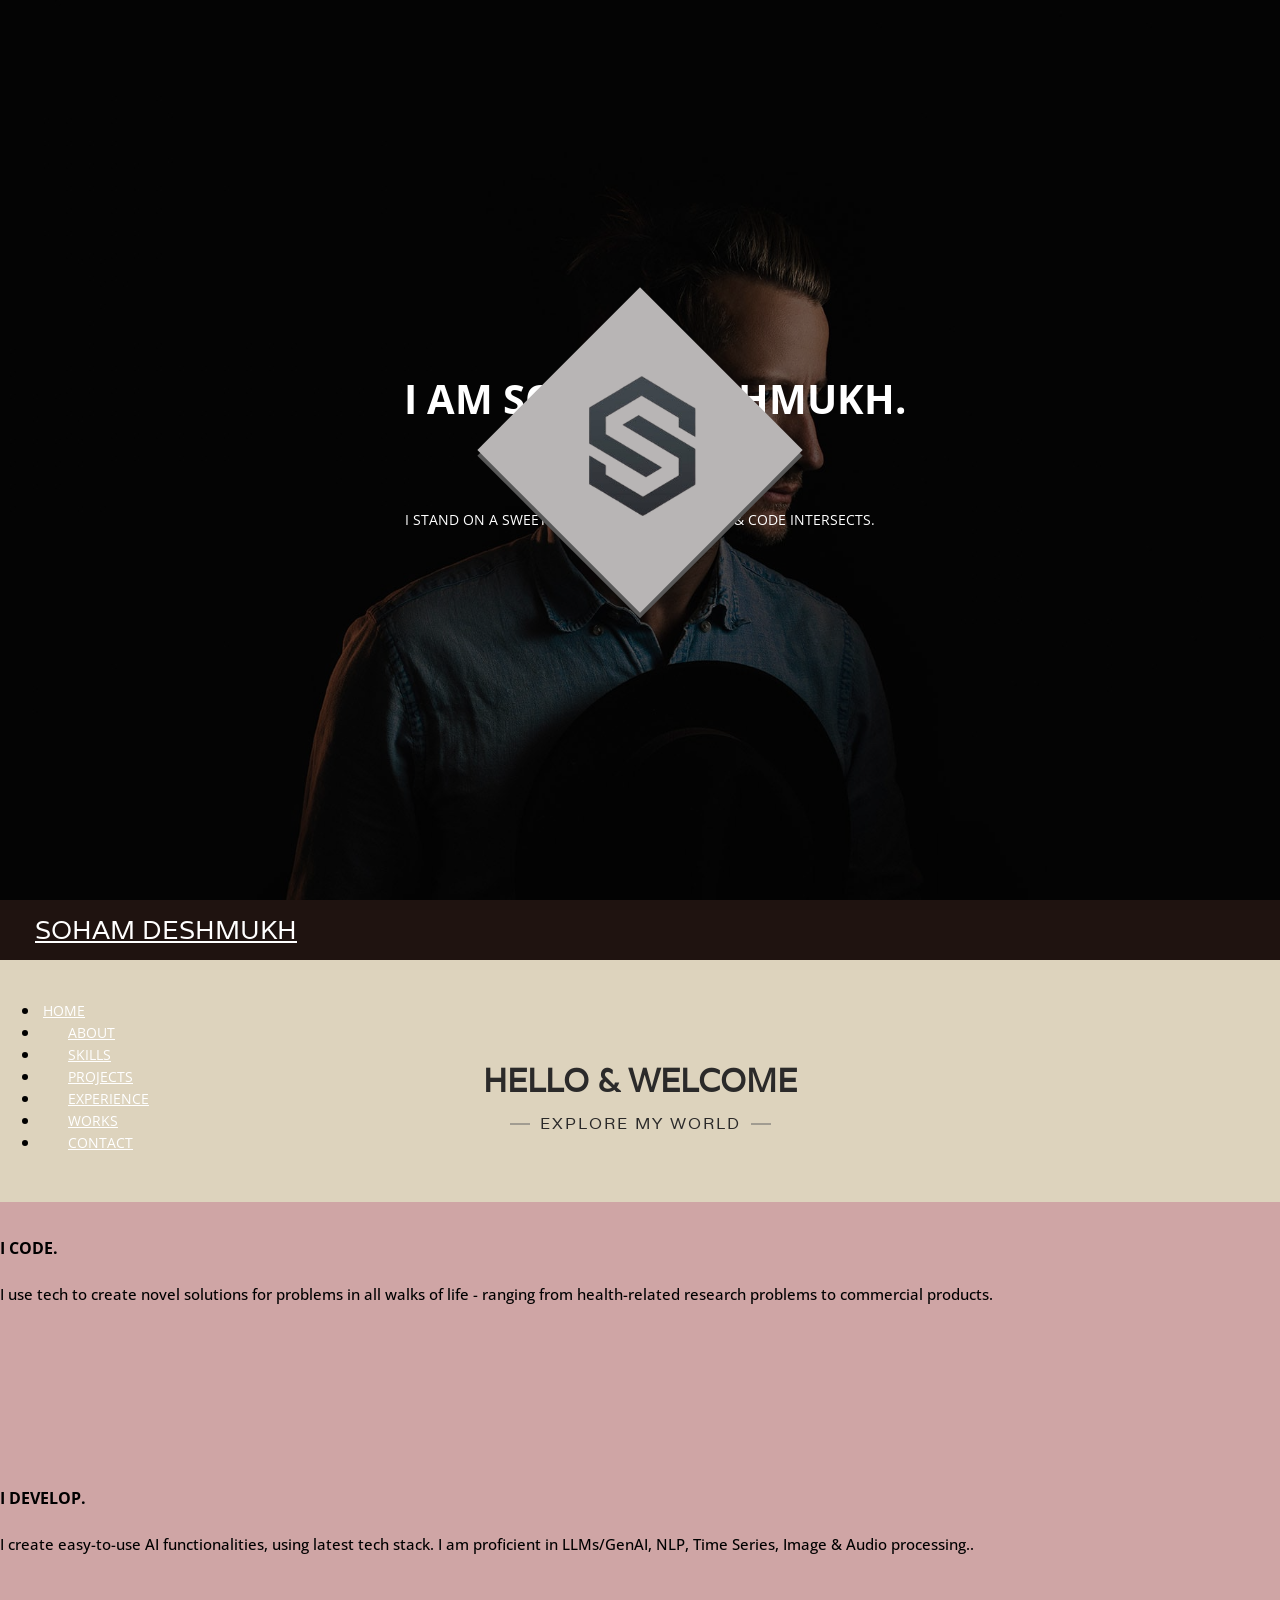
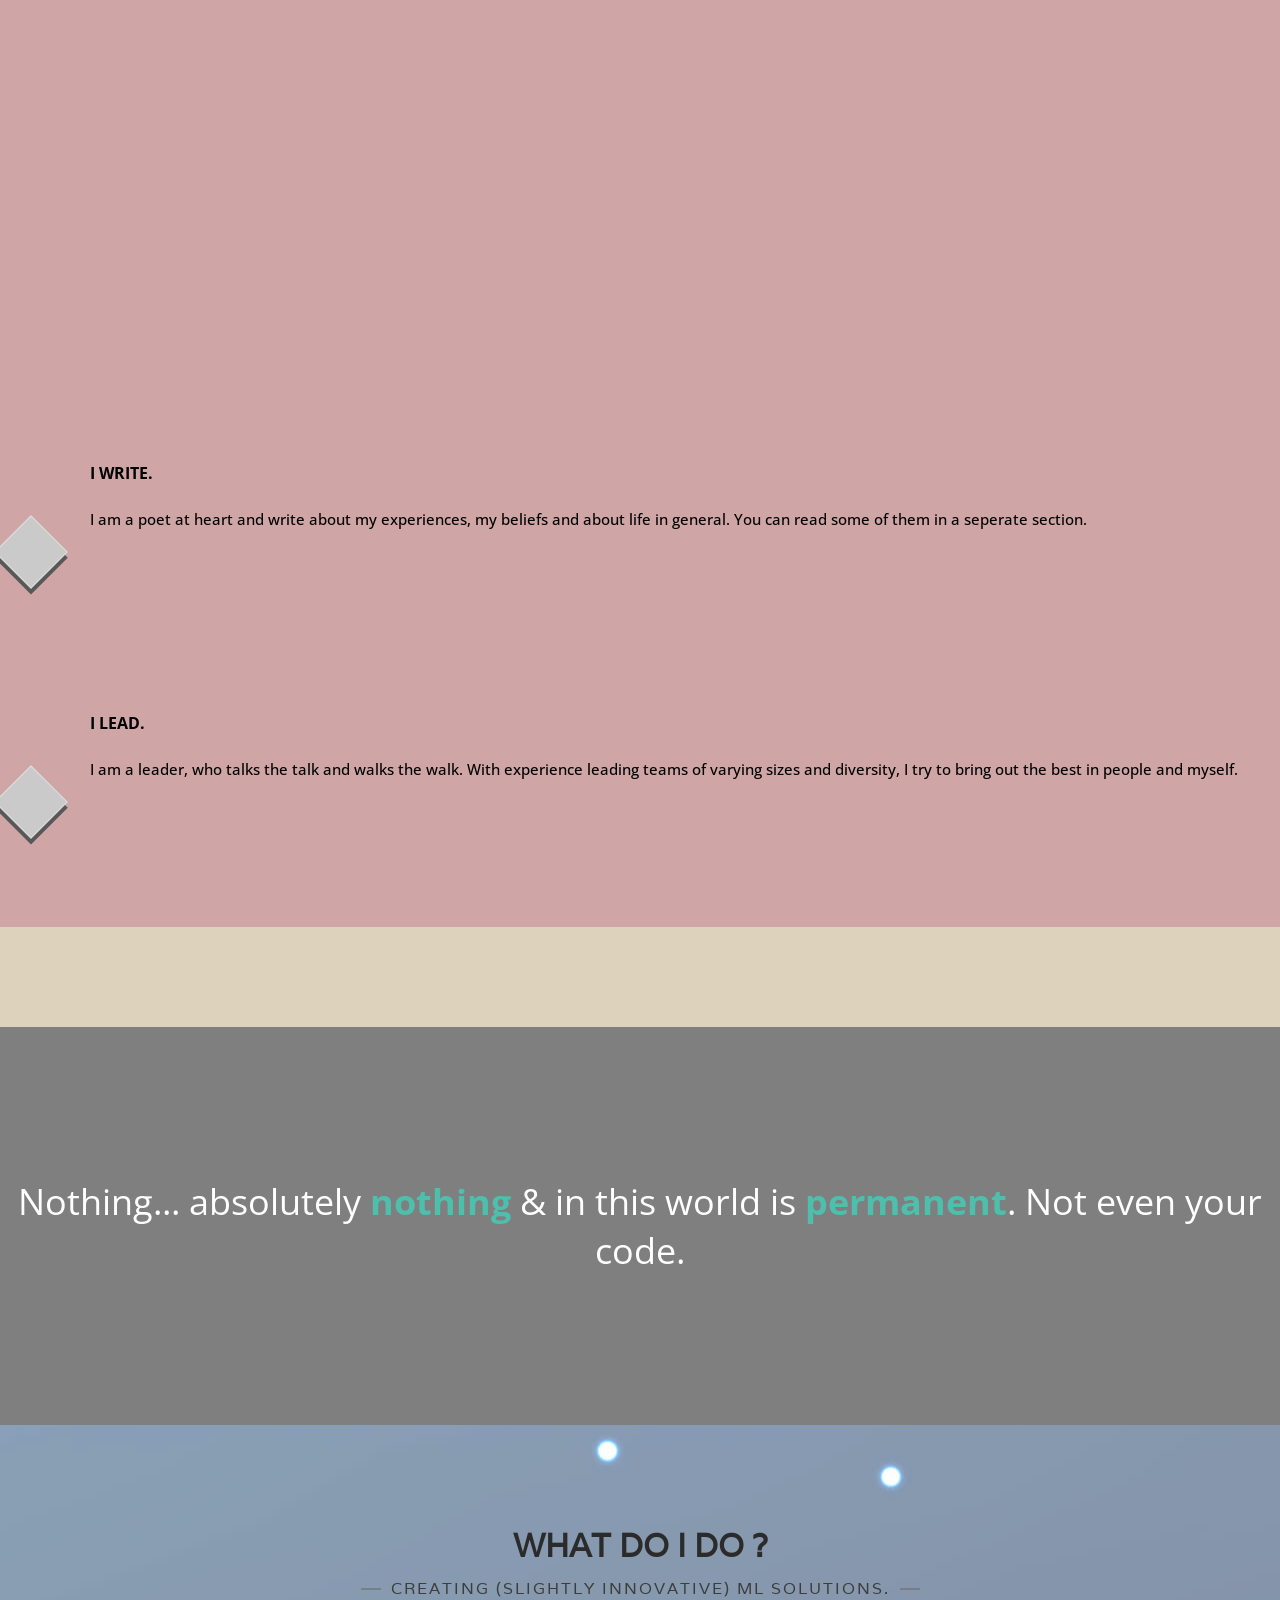
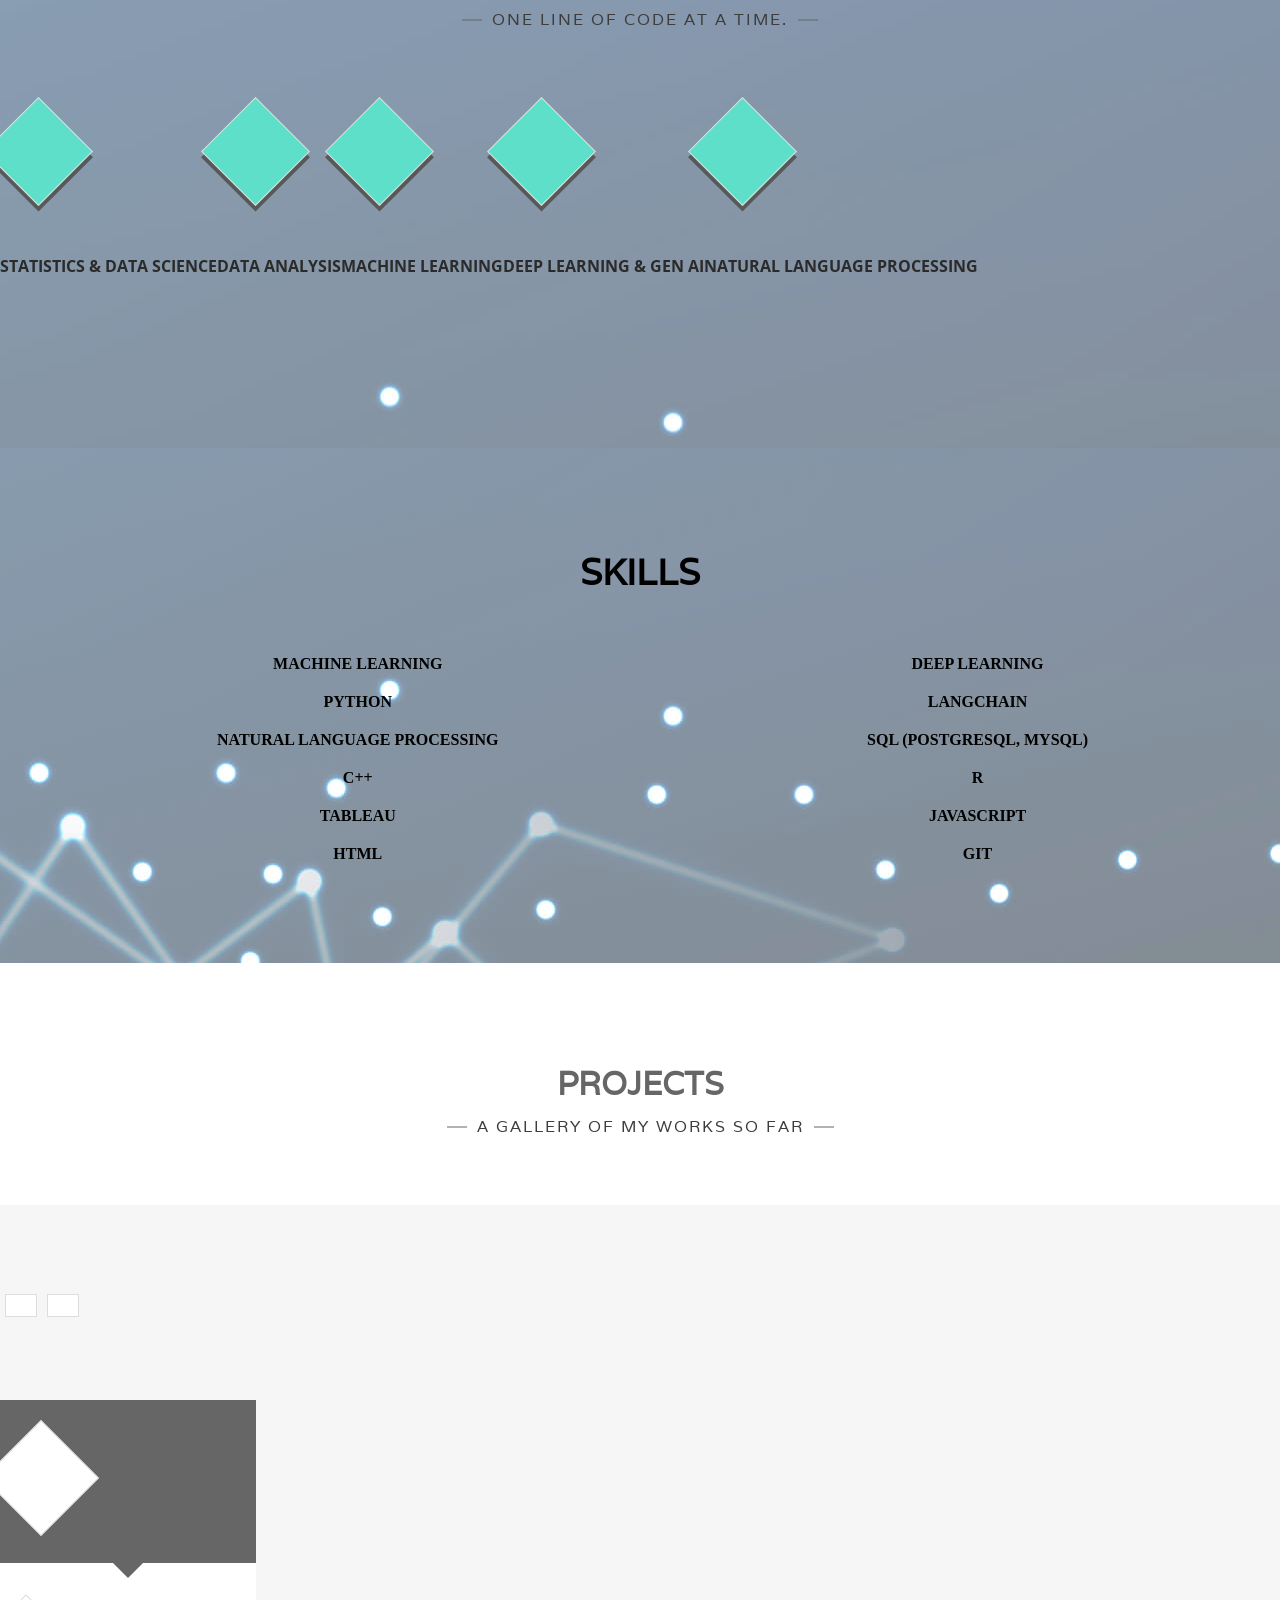
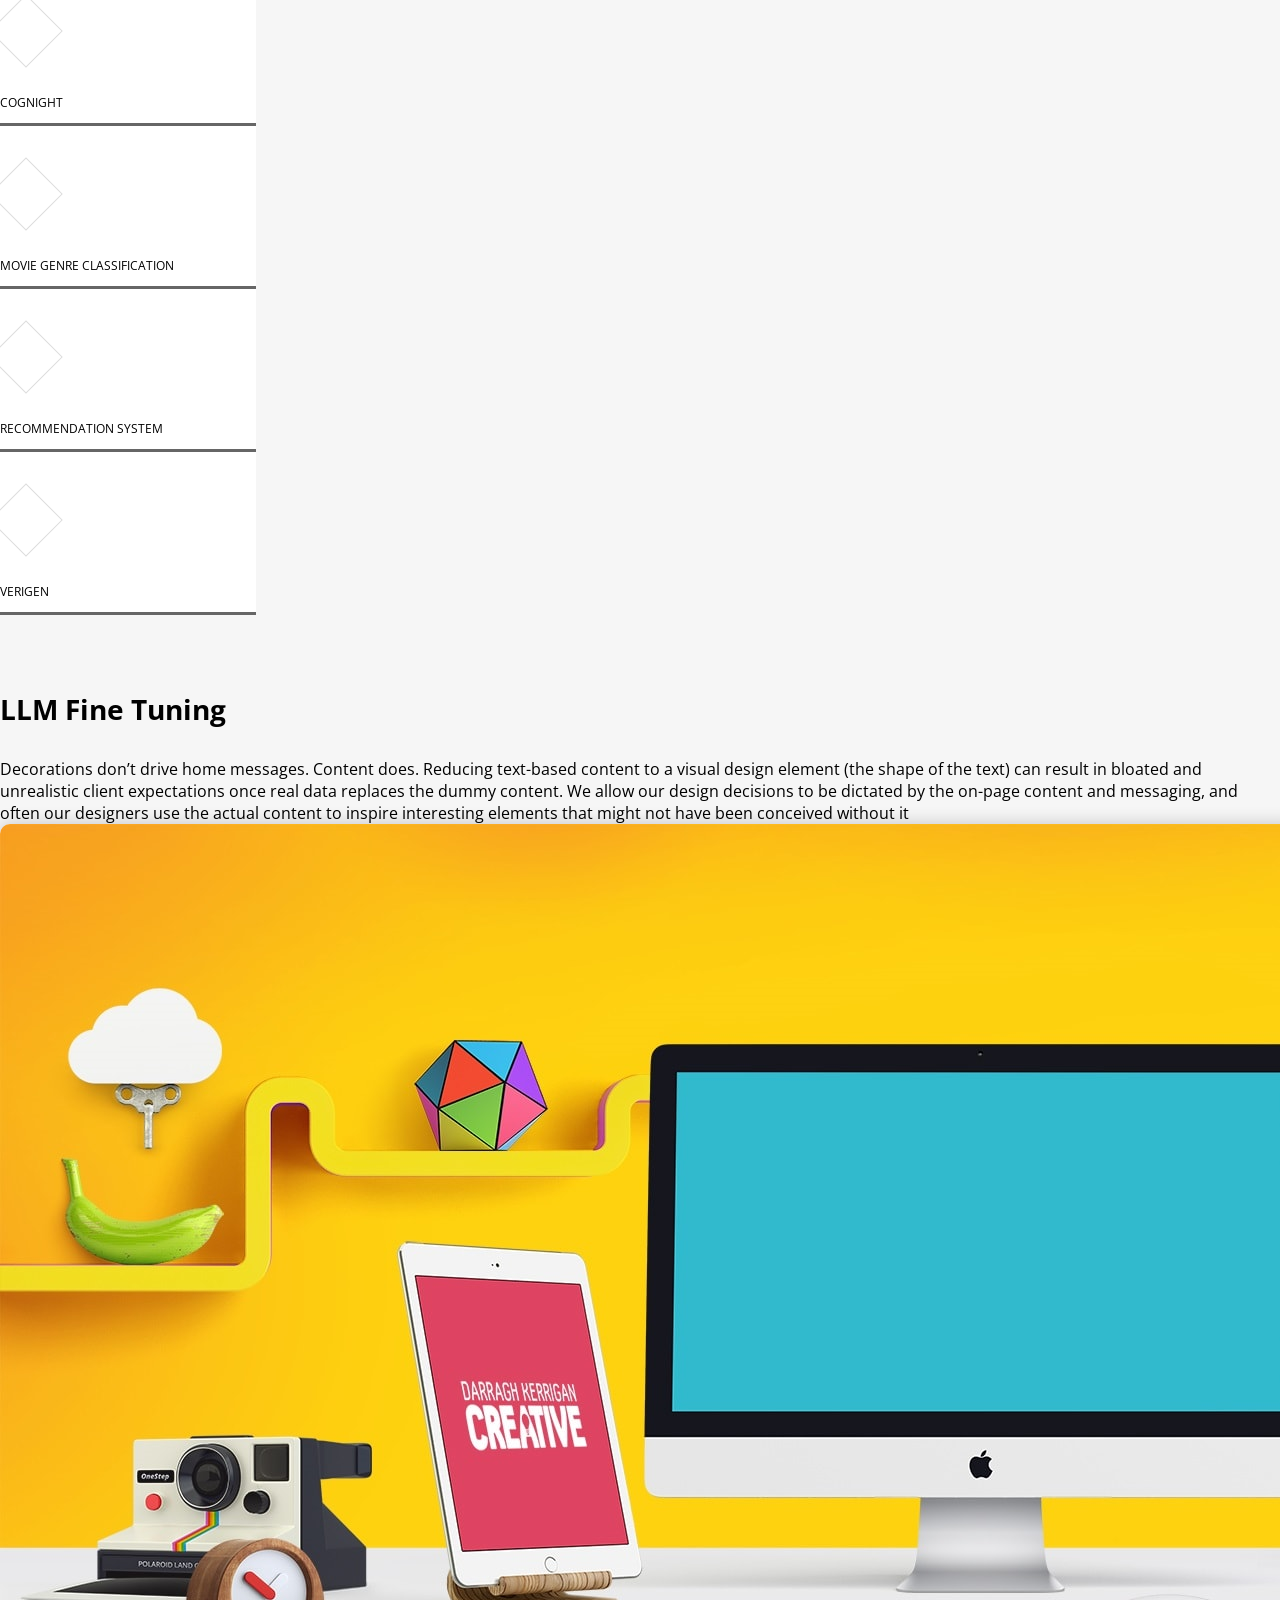
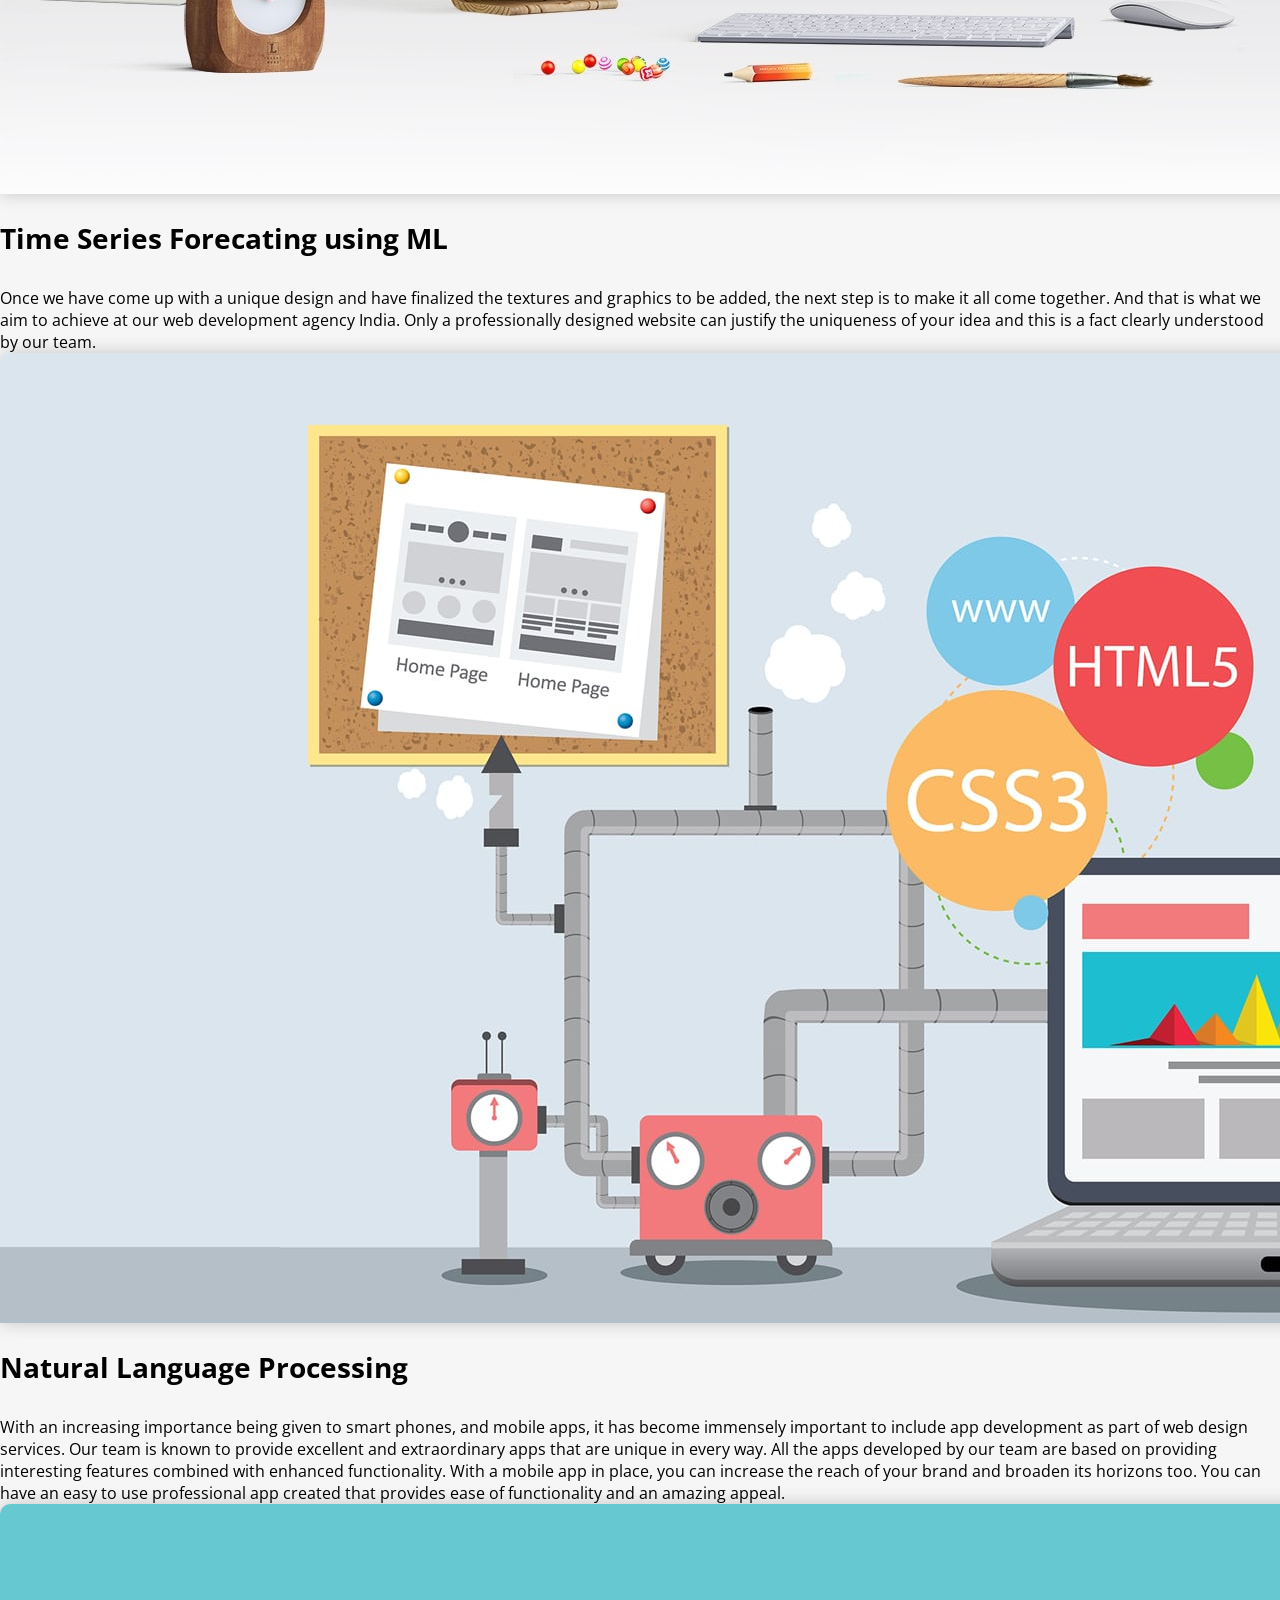
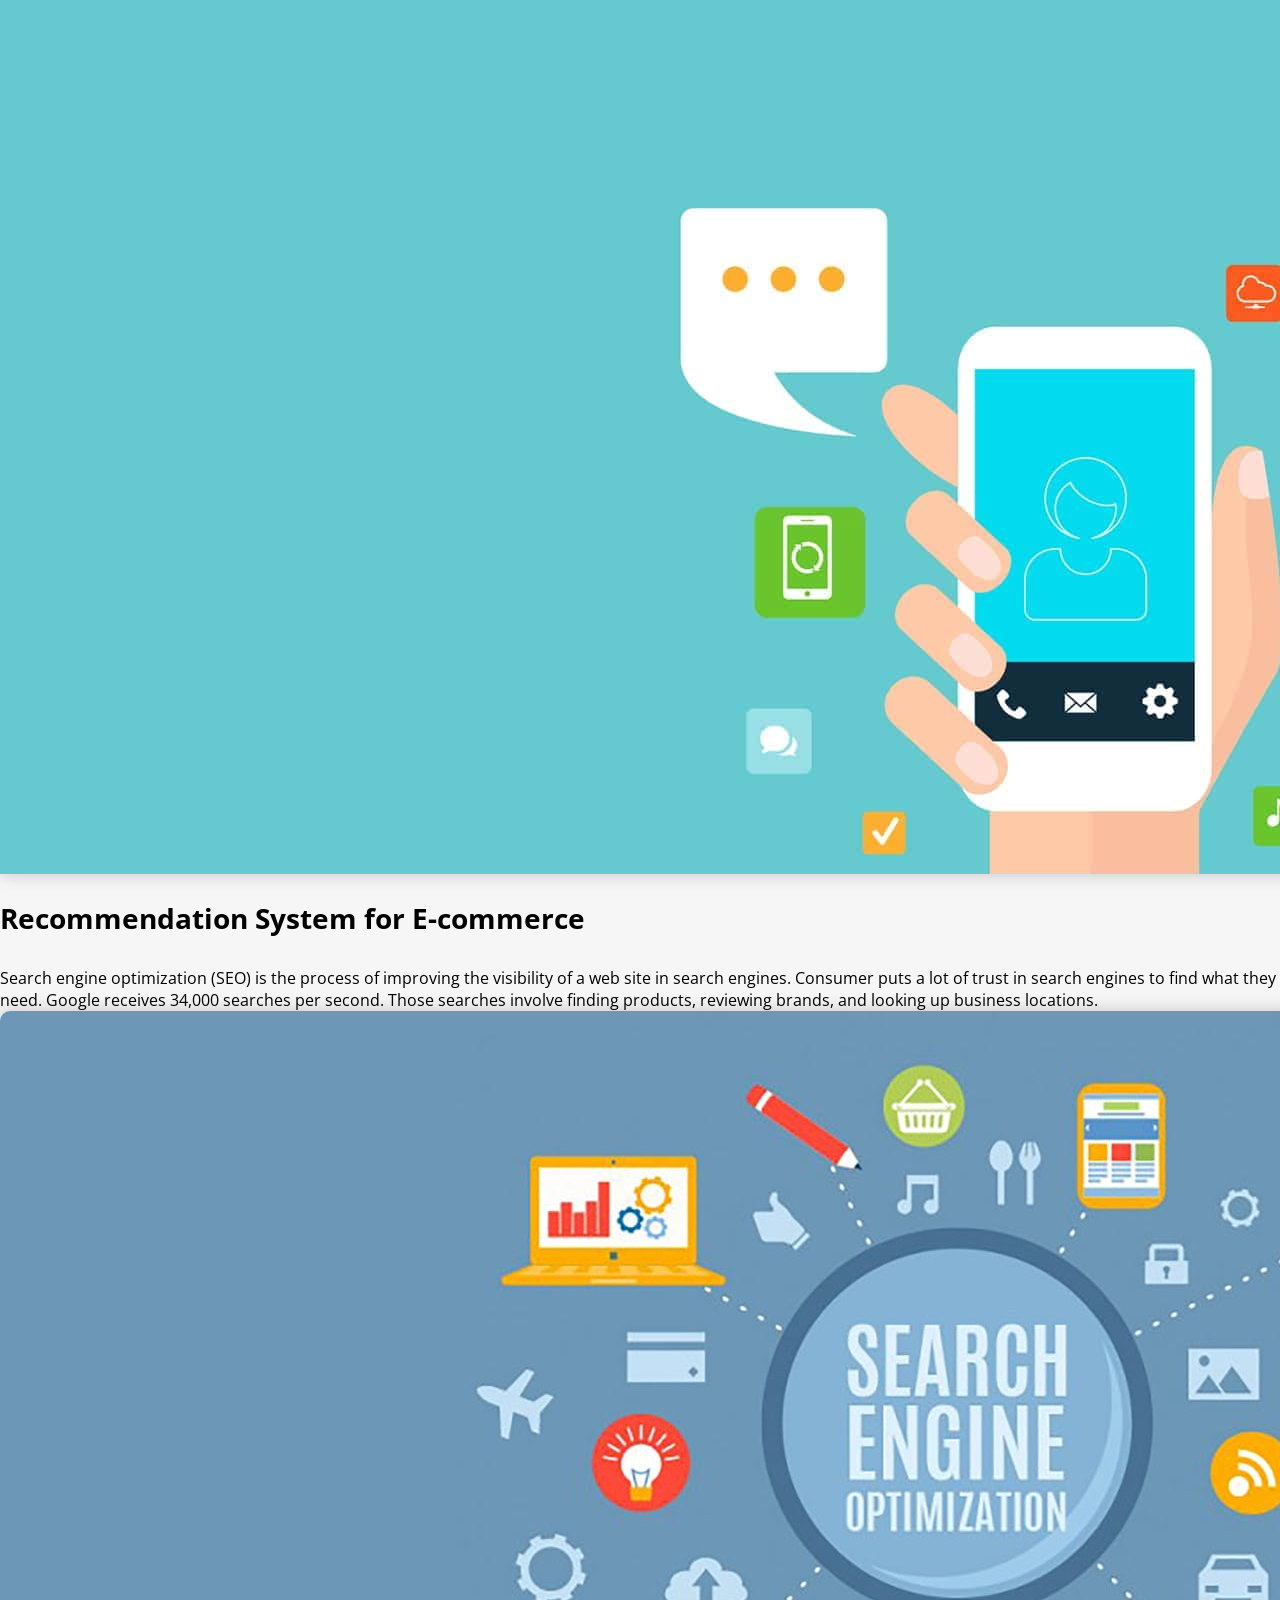
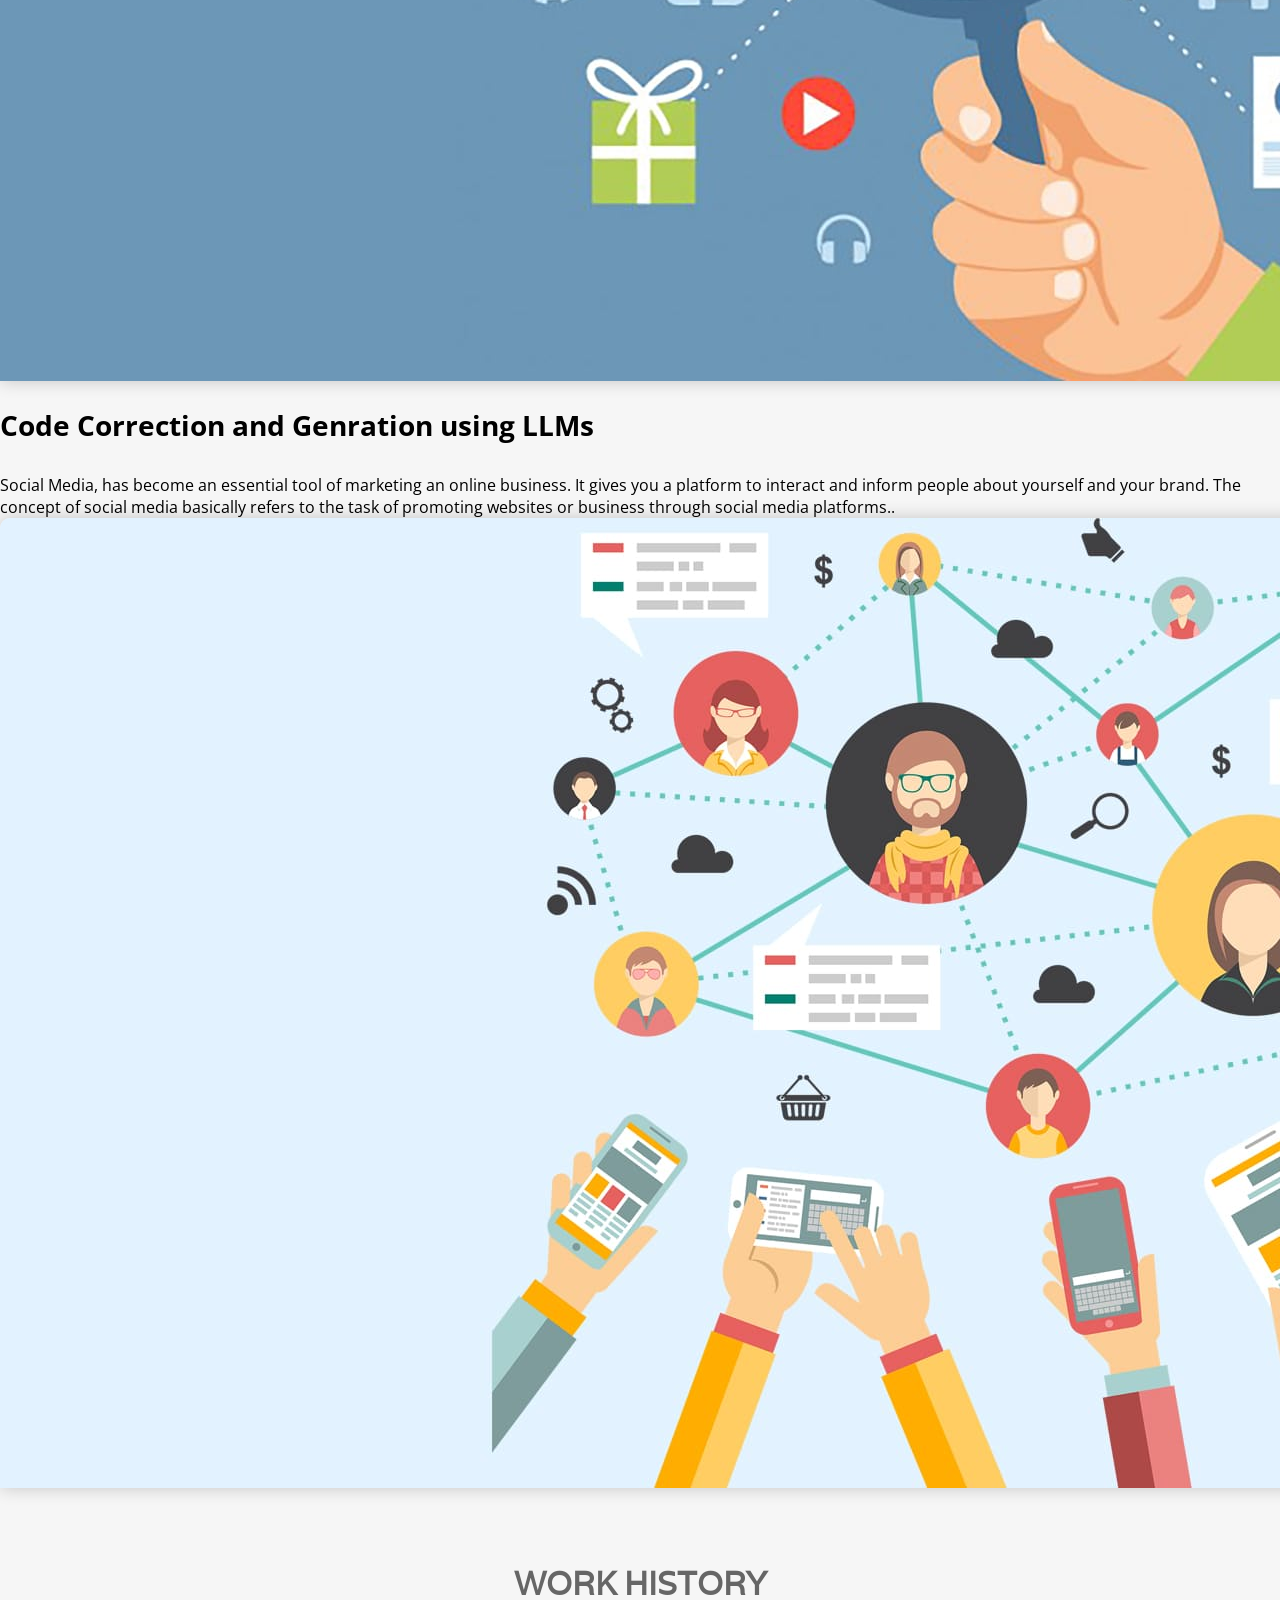
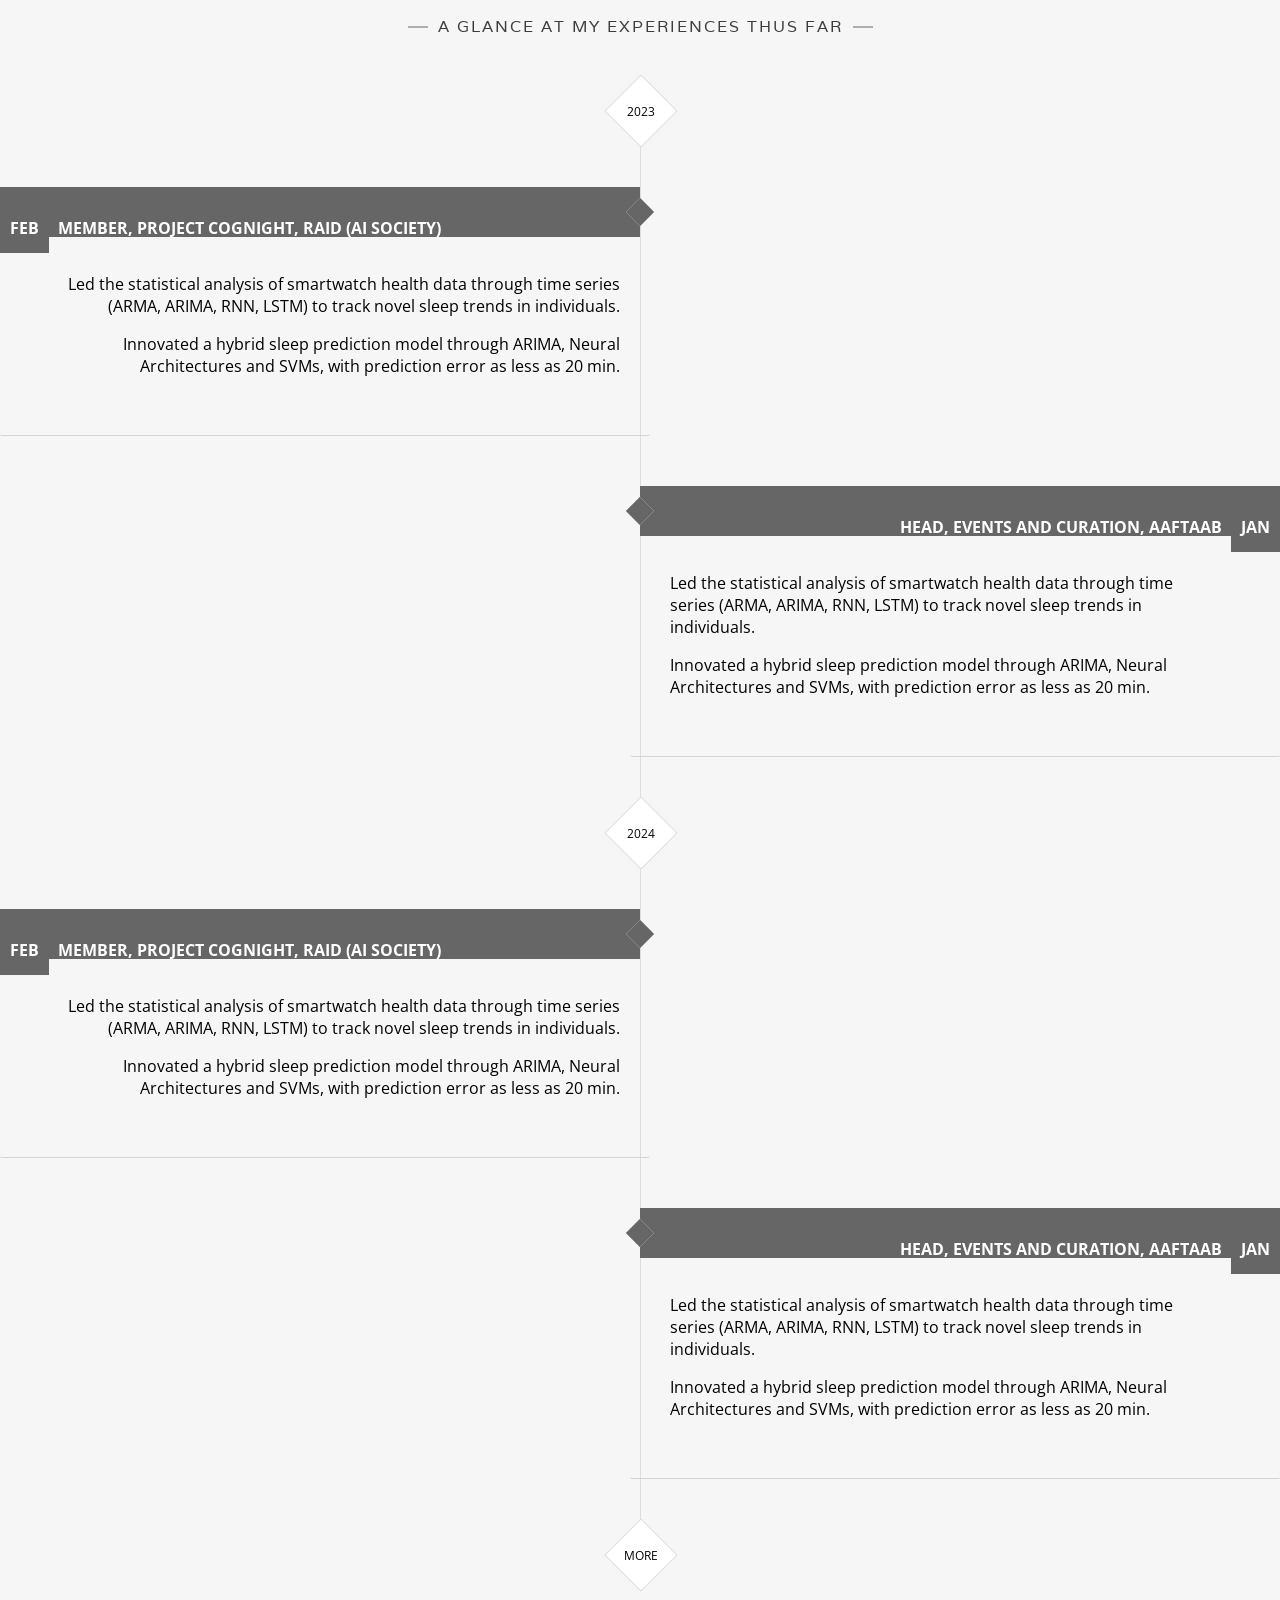
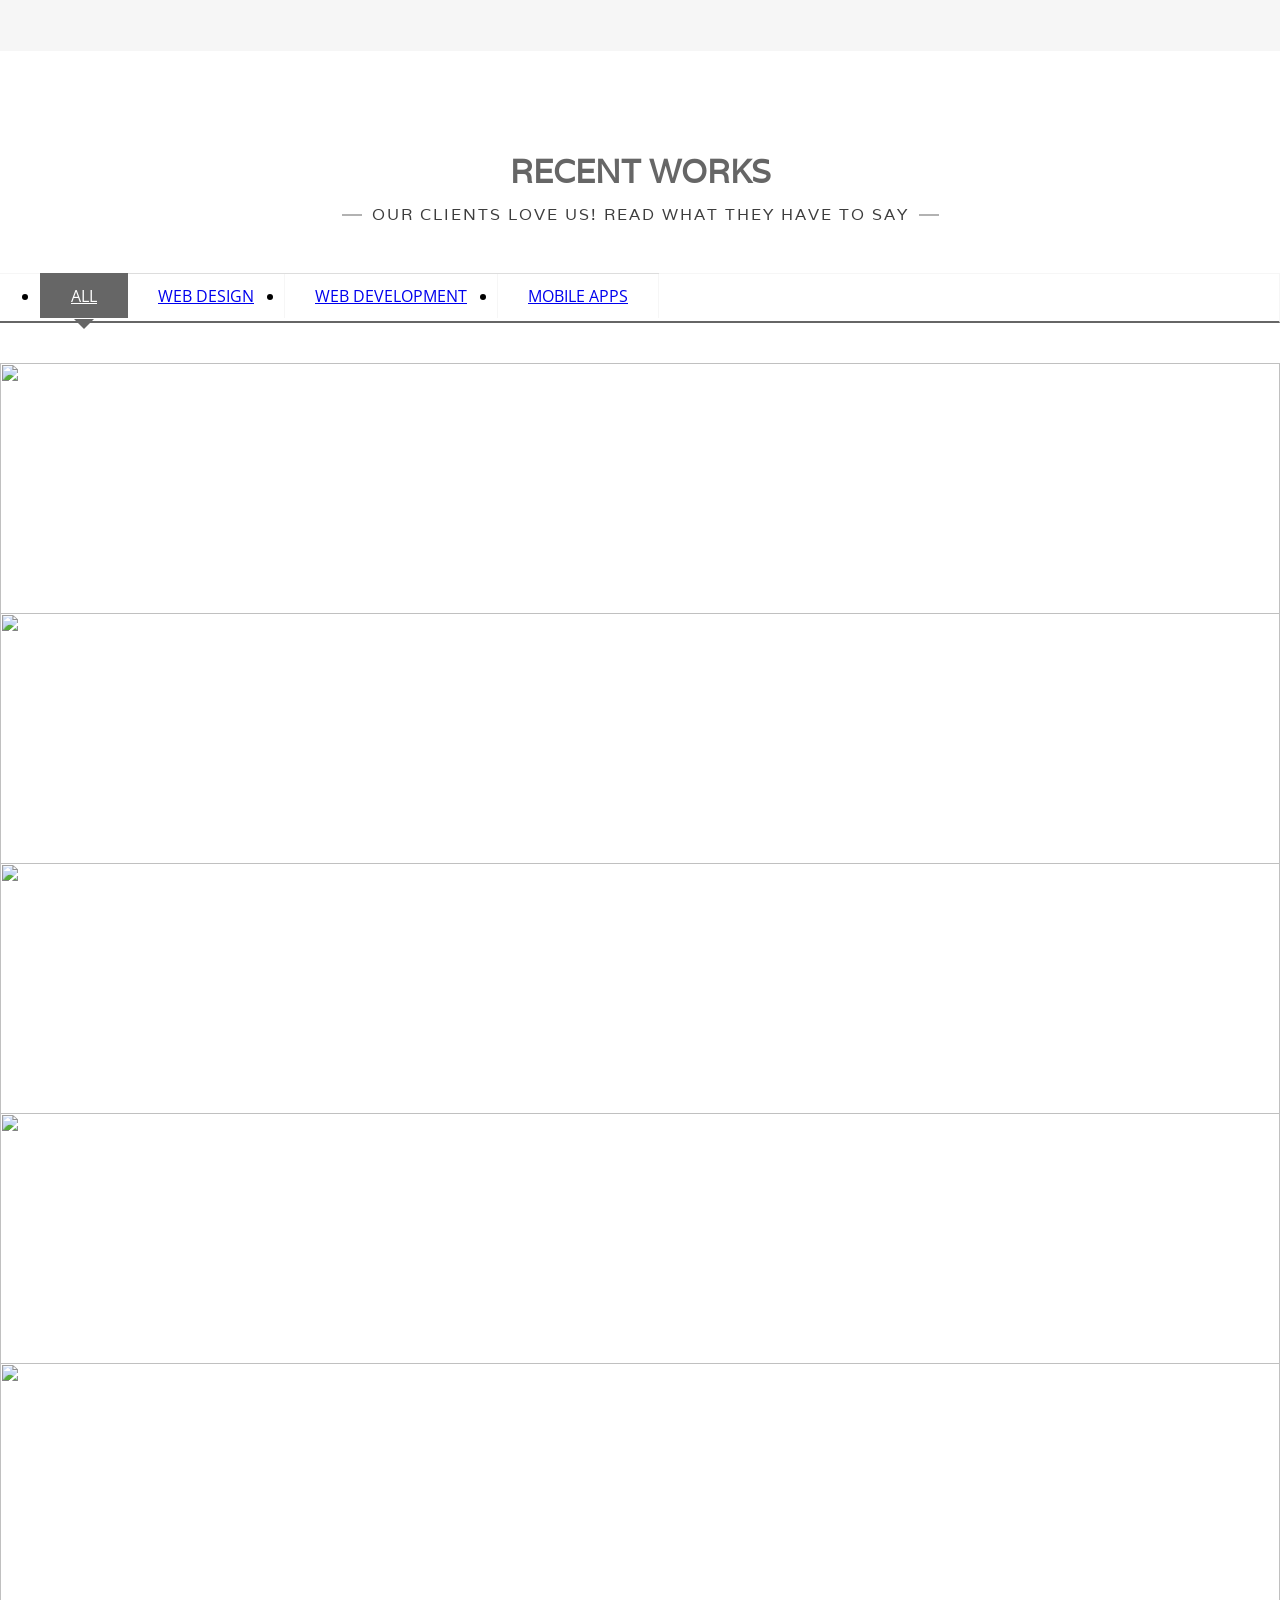
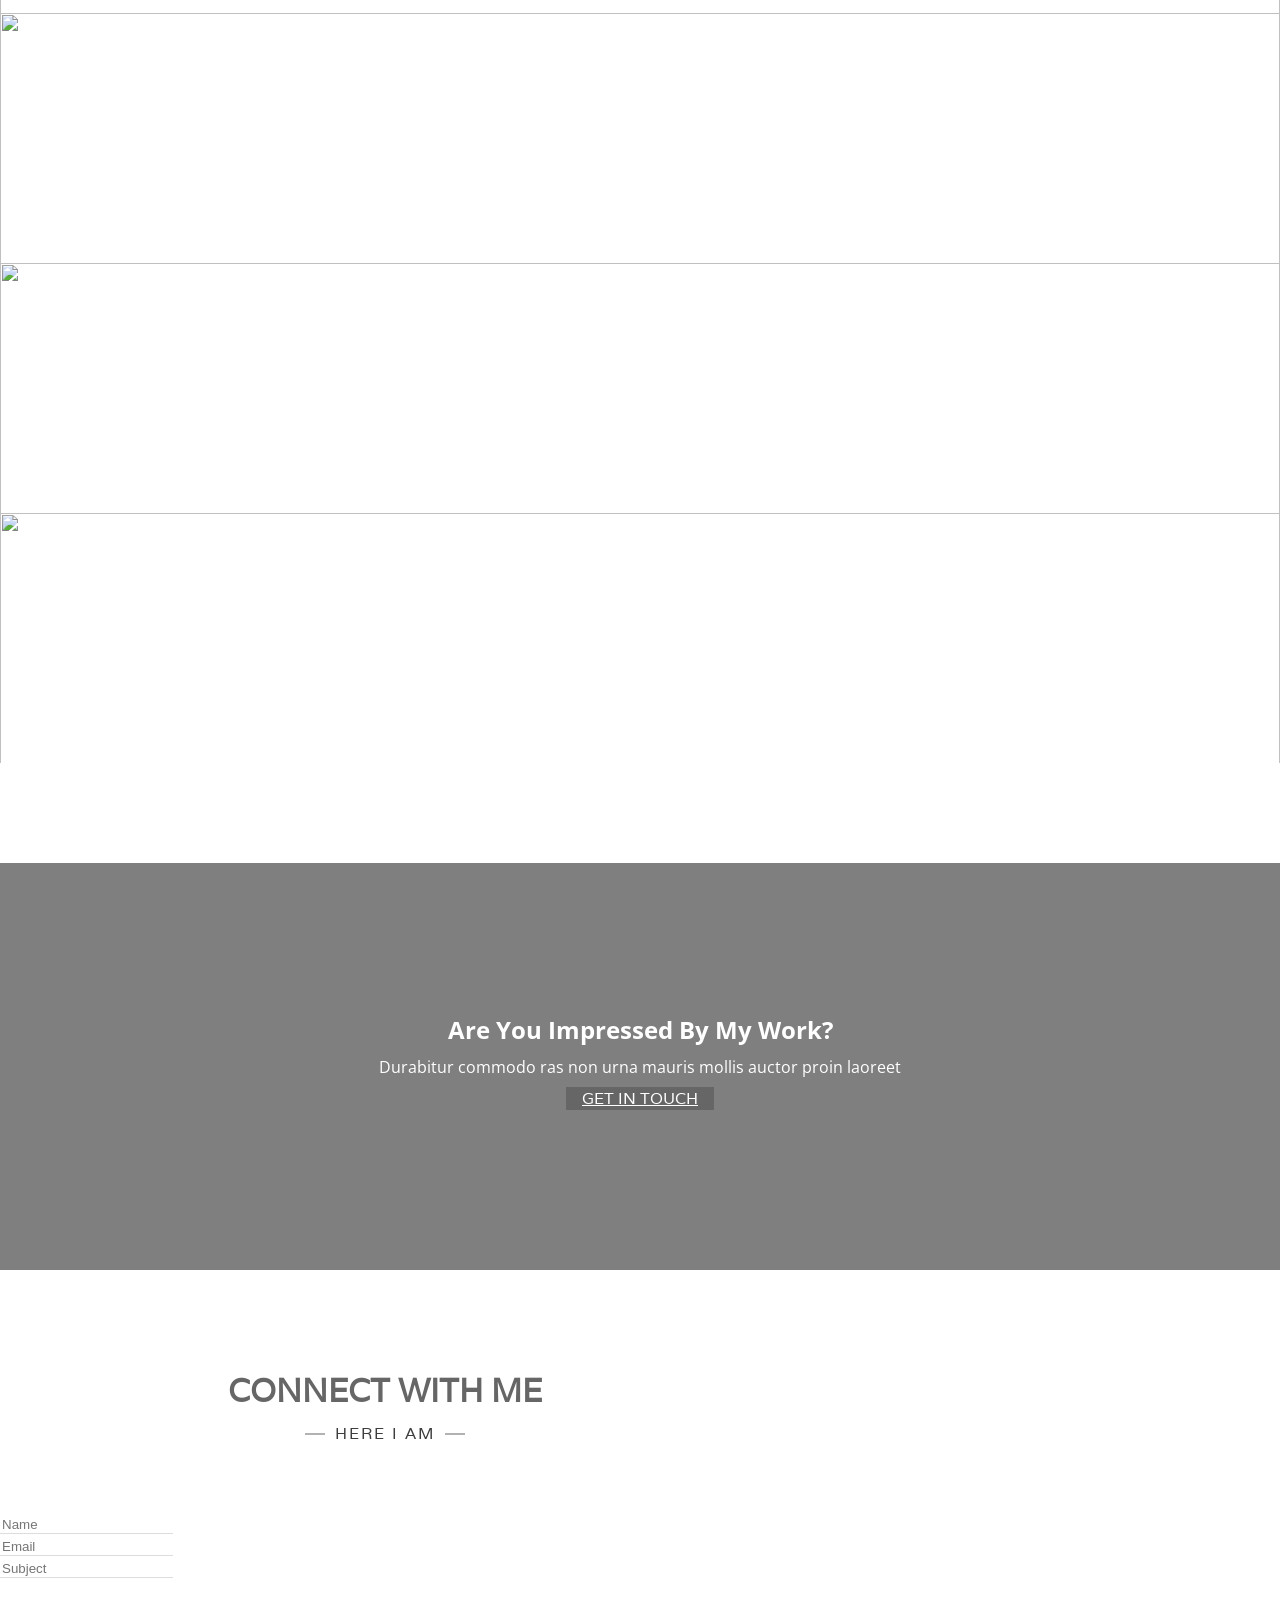
==== commit 1aefcd23: "Unfinished changes..." ====
--- a/index.html
+++ b/index.html
@@ -87,12 +87,14 @@
     <main id="main" class="site-main">
 
 		<section class="site-section section-hello" id="about">
+
 			<div class="container">
+
 				<h2>HELLO &amp; WELCOME</h2>
 				<p class="section-subtitle"><span>EXPLORE MY WORLD</span></p>
 
-				<div class="row">
-					<div class="col-sm-4">
+				<div class="hello-row">
+					<div class="col-sm-4">  
 						<div class="main-service text-right">
 							<div class="rectangle" id="fa">
 								<i class="fa fa-code" aria-hidden="true"></i>
@@ -145,13 +147,13 @@
                 <p class="section-subtitle"><span>Creating (slightly innovative) ML solutions.</span></p>
                 <p class="section-subtitle"><span>One line of code at a time.</span></p>
 
-                <div class="row">
+                <div class="job-row">
                     <div class="col-sm-3 col-xs-6">
                         <div class="feature-about">
                             <div class="medium-rectangle rectangle">
                                 <i class="fa fa-code" aria-hidden="true"></i>
                             </div>
-                            <h3>Statistics & Machine Learning</h3>
+                            <h3>Statistics & Data Science</h3>
                         </div>
                     </div>                    
                     <div class="col-sm-3 col-xs-6">
@@ -161,20 +163,28 @@
                             </div>
                             <h3>Data Analysis</h3>
                         </div>
+                    </div>       
+                    <div class="col-sm-3 col-xs-6">
+                        <div class="feature-about">
+                            <div class="medium-rectangle rectangle">
+                                <i class="fa fa-code" aria-hidden="true"></i>
+                            </div>
+                            <h3>Machine Learning</h3>
+                        </div>
+                    </div>             
+                    <div class="col-sm-3 col-xs-6">
+                        <div class="feature-about">
+                            <div class="medium-rectangle rectangle">
+                                <i class="fa fa-code" aria-hidden="true"></i>
+                            </div>
+                            <h3>Deep Learning & Gen AI</h3>
+                        </div>
                     </div>                    
                     <div class="col-sm-3 col-xs-6">
                         <div class="feature-about">
                             <div class="medium-rectangle rectangle">
                                 <i class="fa fa-code" aria-hidden="true"></i>
                             </div>
-                            <h3>Deep Learning & Gen AI</h3>
-                        </div>
-                    </div>                    
-                    <div class="col-sm-3 col-xs-6">
-                        <div class="feature-about">
-                            <div class="medium-rectangle rectangle">
-                                <i class="fa fa-code" aria-hidden="true"></i>
-                            </div>
                             <h3>Natural Language Processing</h3>
                         </div>
                     </div>
@@ -184,108 +194,62 @@
 
 
         <section class="site-section section-skills" id="skills">
-            <div class="container">
-                <h2>SKILLS</h2>
-                <div class="row">
-
-                    <div class="col-sm-6">
+            
+            <h2>SKILLS</h2>
+
+            <div class="skills-outside-container">
+
+                <div class="skills-row">
+
+                    <div class="skills-col">
                         <div class="progress-group">
                             <p>Machine Learning</p>
-                            <div class="progress">
-                                <div class="progress-bar" role="progressbar" data-transitiongoal="100">
-                                </div>
-                            </div>
                         </div>
 
                         <div class="progress-group">
                             <p>Python</p>
-                            <div class="progress">
-                                <div class="progress-bar" role="progressbar" data-transitiongoal="100">
-                                </div>
-                            </div>
+                        </div>
+
+                        <div class="progress-group">
+                            <p>Natural Language Processing</p>
+                        </div>
+
+                        <div class="progress-group">
+                            <p>C++</p>
+                        </div>
+
+                        <div class="progress-group">
+                            <p>Tableau</p>
+                        </div>
+
+                        <div class="progress-group">
+                            <p>HTML</p>
+                        </div>
+                    </div>
+                    
+                    <div class="skills-col">                        
+                        <div class="progress-group">
+                            <p>Deep Learning</p>
+                        </div>
+
+                        <div class="progress-group">
+                            <p>LangChain</p>
+                        </div>
+
+                        <div class="progress-group">
+                            <p>SQL (PostgreSQL, MySQL)</p>
                         </div>
 
                         <div class="progress-group">
                             <p>R</p>
-                            <div class="progress">
-                                <div class="progress-bar" role="progressbar" data-transitiongoal="70">
-                                </div>
-                            </div>
-                        </div>
-
-                        <div class="progress-group">
-                            <p>C++</p>
-                            <div class="progress">
-                                <div class="progress-bar" role="progressbar" data-transitiongoal="90">
-                                </div>
-                            </div>
-                        </div>
-
-                        <div class="progress-group">
-                            <p>SQL (PostgreSQL, MySQL)</p>
-                            <div class="progress">
-                                <div class="progress-bar" role="progressbar" data-transitiongoal="70">
-                                </div>
-                            </div>
-                        </div>
-
-                        <div class="progress-group">
-                            <p>HTML</p>
-                            <div class="progress">
-                                <div class="progress-bar" role="progressbar" data-transitiongoal="90">
-                                </div>
-                            </div>
-                        </div>
-                    </div>
-                    
-                    <div class="col-sm-6">                        
-
-                        <div class="progress-group">
-                            <p>Deep Learning</p>
-                            <div class="progress">
-                                <div class="progress-bar" role="progressbar" data-transitiongoal="100">
-                                </div>
-                            </div>
-                        </div>
-
-                        <div class="progress-group">
-                            <p>Natural Language Processing</p>
-                            <div class="progress">
-                                <div class="progress-bar" role="progressbar" data-transitiongoal="90">
-                                </div>
-                            </div>
-                        </div>
-
-                        <div class="progress-group">
-                            <p>LangChain</p>
-                            <div class="progress">
-                                <div class="progress-bar" role="progressbar" data-transitiongoal="80">
-                                </div>
-                            </div>
-                        </div>
-
-                        <div class="progress-group">
-                            <p>Tableau</p>
-                            <div class="progress">
-                                <div class="progress-bar" role="progressbar" data-transitiongoal="75">
-                                </div>
-                            </div>
                         </div>
 
                         <div class="progress-group">
                             <p>JavaScript</p>
-                            <div class="progress">
-                                <div class="progress-bar" role="progressbar" data-transitiongoal="70">
-                                </div>
-                            </div>
                         </div>
 
                         <div class="progress-group">
                             <p>Git</p>
-                            <div class="progress">
-                                <div class="progress-bar" role="progressbar" data-transitiongoal="90">
-                                </div>
-                            </div>
                         </div>
                     </div>
                 </div>
--- a/assets/css/style.css
+++ b/assets/css/style.css
@@ -1,13 +1,3 @@
-/*
- * Theme Name: Pixel Perfect Portfolio
- * Author: Pixel Perfect
- * Author URI/Mail: pixelperfectmk@gmail.com
- * Version: 1.0
- */
-
-
-/* CUSTOM RESETS
-================================================== */
 a, button {
   -webkit-transition: all 0.25s ease-in-out;
   -o-transition: all 0.25s ease-in-out;
@@ -15,6 +5,10 @@
   transition: all 0.25s ease-in-out;
   cursor: pointer;
   outline: 0 none;
+}
+
+::-webkit-scrollbar{
+  width: 0px;
 }
 
 a:hover, a:focus {
@@ -318,7 +312,7 @@
 
 /* Navigation */
 .site-navigation {
-  background-color: #581e11;
+  background-color: #1f1310;
 }
 
 .site-navigation.affix {
@@ -707,26 +701,31 @@
     font-size: 14px;
   }
 }
-
+  
 /* ------------------------------------------------------------------------------------------------------*/
 /* Section: Hello */
 
 .section-hello{
-  background-color: #b4a595;
-}
-
-.section-hello .row {
+  height: 100%;
+  background-color: #ddd3bd;
+}
+
+.section-hello .container .hello-row {
   margin-top: 70px;
+  width: 100%;
+  background-color: #cfa5a5;
 }
 
 .section-hello .col-sm-4 {
   min-height: 325px;
 }
 
+
 .main-service {
   position: relative;
   padding: 35px 0;
   min-height: 180px;
+  width: 100%;
 }
 
 .main-service .rectangle {
@@ -794,8 +793,8 @@
 }
 
 @media only screen and (max-width: 767px) {
-  .section-hello .row {
-    margin-top: 30px;
+  .section-hello .hello-row {
+    margin-top: 80px;
   }
   .section-hello .col-sm-4 {
     min-height: 240px;
@@ -824,22 +823,27 @@
 /* Section: About */
 
 .section-about{
-  background-color: #a7a7a7;
+  width:100%;
+  background-image: linear-gradient(rgba(255,255,255,0.5), rgba(255,255,255,0.5)),
+  url(../img/background.png);
+  background-position: center;
+}
+
+.section-about .container{
+  width: 100%;
+  color:rgb(43, 43, 43);
+}
+
+.section-about .container h2{
+  color:rgb(43, 43, 43);
 }
 
 .section-about .container{
   color:rgb(43, 43, 43);
 }
 
-.section-about .container h2{
-  color:rgb(43, 43, 43);
-}
-
-.section-about .container{
-  color:rgb(43, 43, 43);
-}
-
-.section-about .row {
+.section-about .job-row {
+  display: flex;
   margin-top: 70px;
 }
 
@@ -867,7 +871,7 @@
 }
 
 @media only screen and (max-width: 767px) {
-  .section-about .row {
+  .section-about .job-row {
     margin-top: 30px;
   }
   .section-about .col-xs-6:nth-child(n+3) .feature-about {
@@ -899,20 +903,24 @@
   height:350px;
 }
 
-/* Section: Skills */
-
-.site-section .section-skills .container .row .col-sm-6{
+/* <-------------------------------------- SKILLS --------------------------------------> */
+
+.site-section .section-skills{
   justify-content: space-around;
-  margin-left: 200px;
-  margin-right: 200px;
+  margin-left: 00px;
+  margin-right: 00px;
+  width: 100%;
 }
 
 .section-skills {
-  background-color: #f6f6f6;
+  background-image: linear-gradient(rgba(255,255,255,0.5), rgba(255,255,255,0.5)),
+  url(../img/background.png);
+  background-position: bottom;
+  justify-content: center;
+  align-items: center;
 }
 
 .section-skills h2 {
-  margin-left:-60px;
   position: relative;
   padding-bottom: 20px;
   margin-bottom: 40px;
@@ -922,87 +930,48 @@
   text-align: center;
 }
 
-.section-skills p {
-  margin: 10px 0 0;
+.skills-outside-container{
+  width: 100%;
+  display: flex;
+  justify-content: center;
+  align-items: center;
+}
+
+.skills-row{
+  width: 70%;
+  /* background-color: #fff; */
+  display: flex;
+  justify-content: space-between;
+}
+
+.skills-col{
+  margin-left:25px;
 }
 
 .progress-group p {
   margin: 0;
+  text-align: center;
   text-transform: uppercase;
+  font-size: medium;
+  font-weight: bold;
+  font-family: 'Times New Roman', Times, serif
 }
 
 .progress-group + .progress-group {
   margin-top: 20px;
 }
 
-.progress {
-  position: relative;
-  margin: 10px 0 0;
-  background-color: #666;
-  border-radius: 0;
-  height: 10px;
-  box-shadow: none;
-  overflow: visible;
-  width: 500px;
-}
-
-.progress-bar {
-  position: relative;
-  background-color: #666;
-  height: 10px;
-}
-
-.progress-bar:before {
-  content: '';
-  position: absolute;
-  right: 0;
-  top: -10px;
-  width: 0;
-  height: 0;
-  border-style: solid;
-  border-width: 0 15px 20px 15px;
-  border-color: transparent transparent #666 transparent;
-  z-index: 2;
-}
-
-.progress-bar:after {
-  content: '';
-  position: absolute;
-  right: -8px;
-  top: -10px;
-  width: 0;
-  height: 0;
-  border-style: solid;
-  border-width: 0 15px 20px 15px;
-  border-color: transparent transparent #f6f6f6 transparent;
-  z-index: 1;
-}
-
-.progress-bar span {
-  width: 40px !important;
-  position: absolute;
-  top: -30px;
-  right: -7px;
-  color: #000;
-  z-index: 3;
-}
-
-.progressbar-back-text {
-  display: none;
-}
 
 @media only screen and (max-width: 767px) {
-  /* Section: Skills */
-  .section-skills .col-sm-6 + .col-sm-6 {
-    margin-top: 40px;
-  }
   .section-skills h2 {
     margin-bottom: 20px;
     font-size: 18px;
   }
 }
 
-/* Section: Counters */
+
+/* <--------------------------------- PROJECTS ---------------------------------> */
+
 .site-section.section-counters {
   padding-bottom: 0;
 }
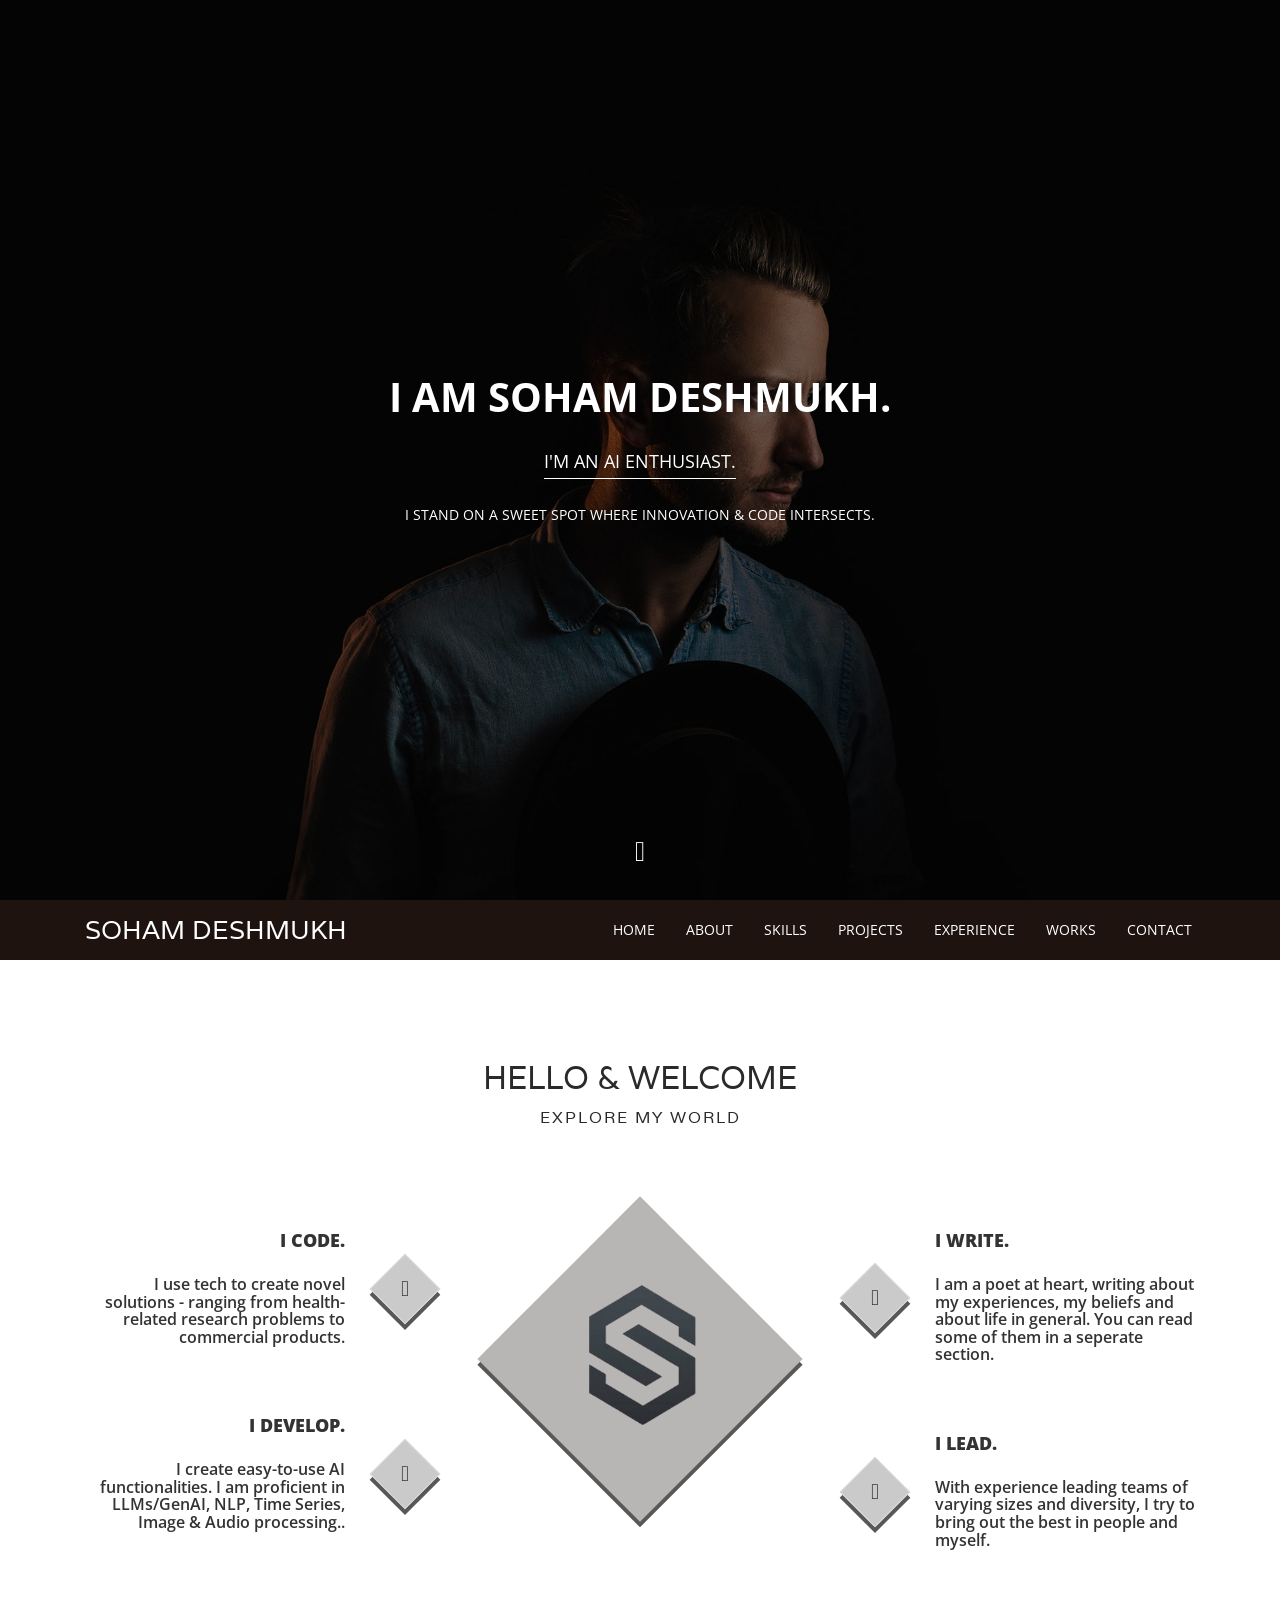
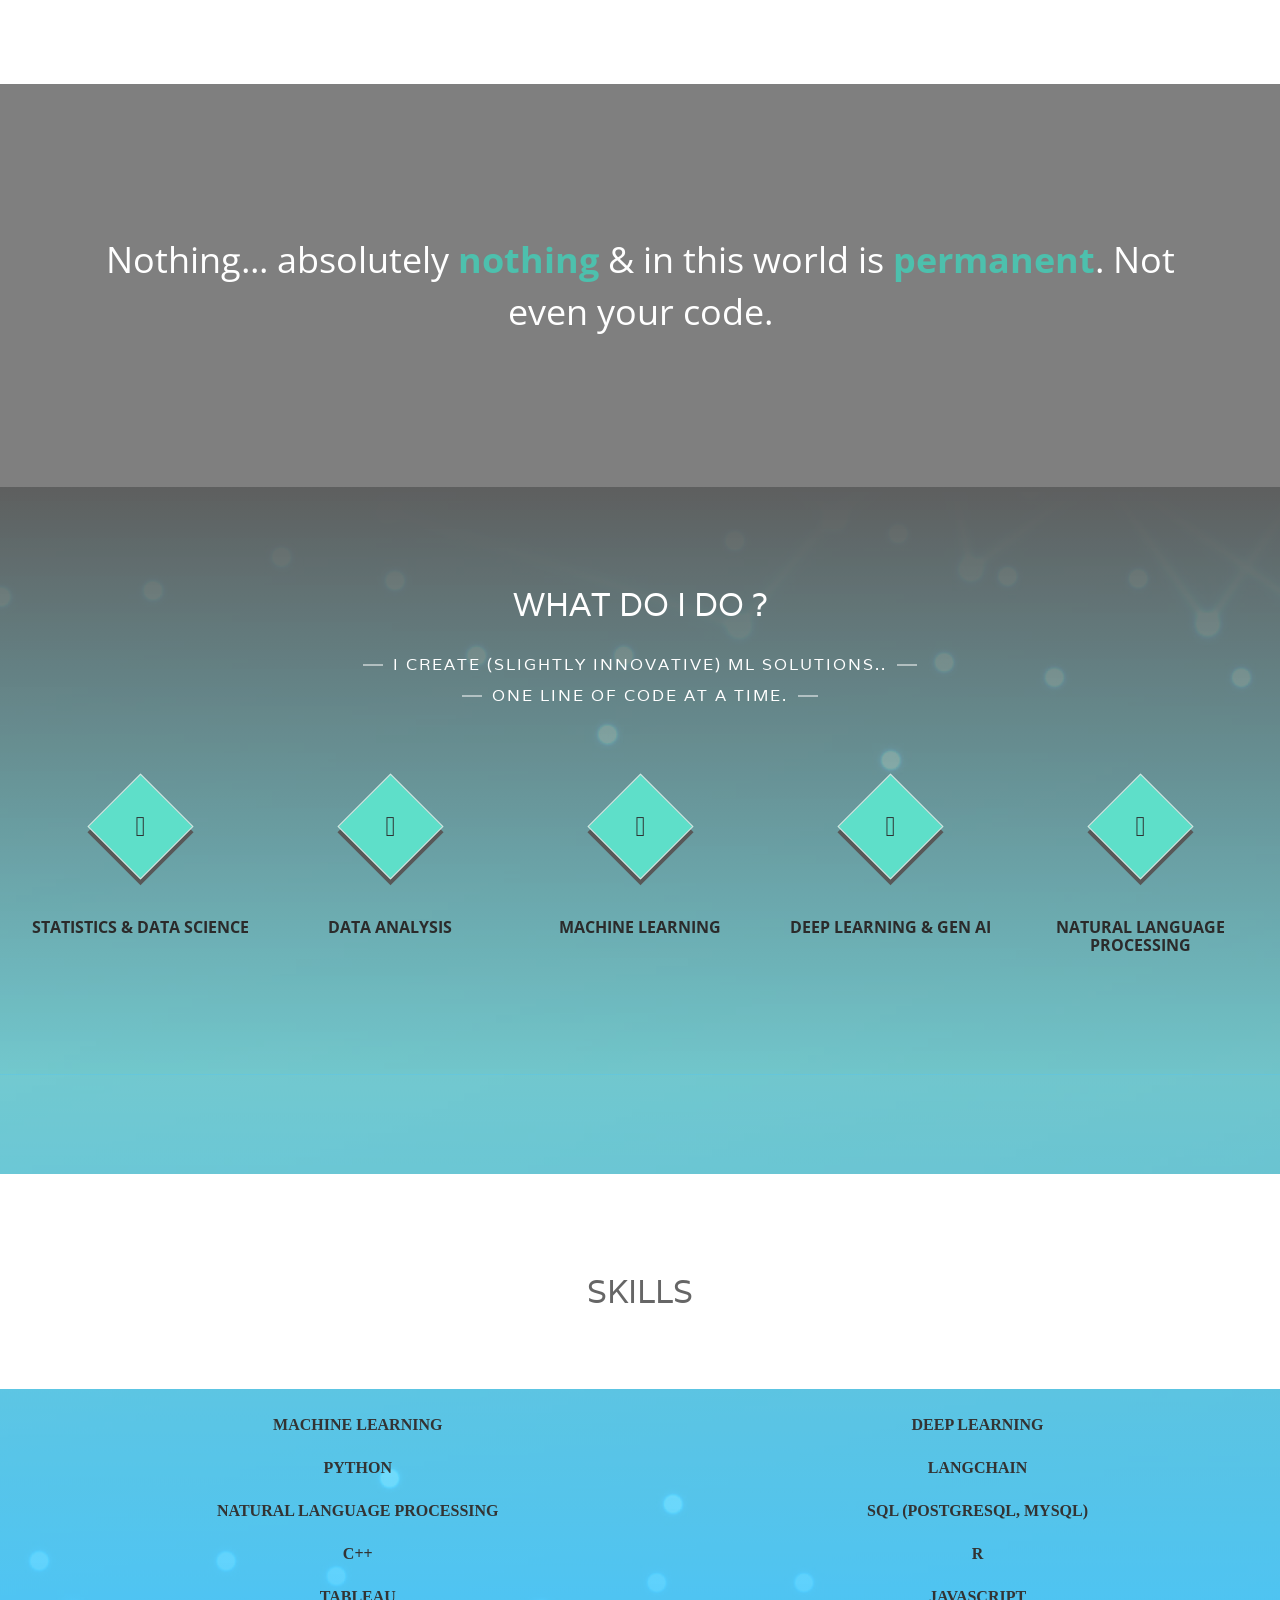
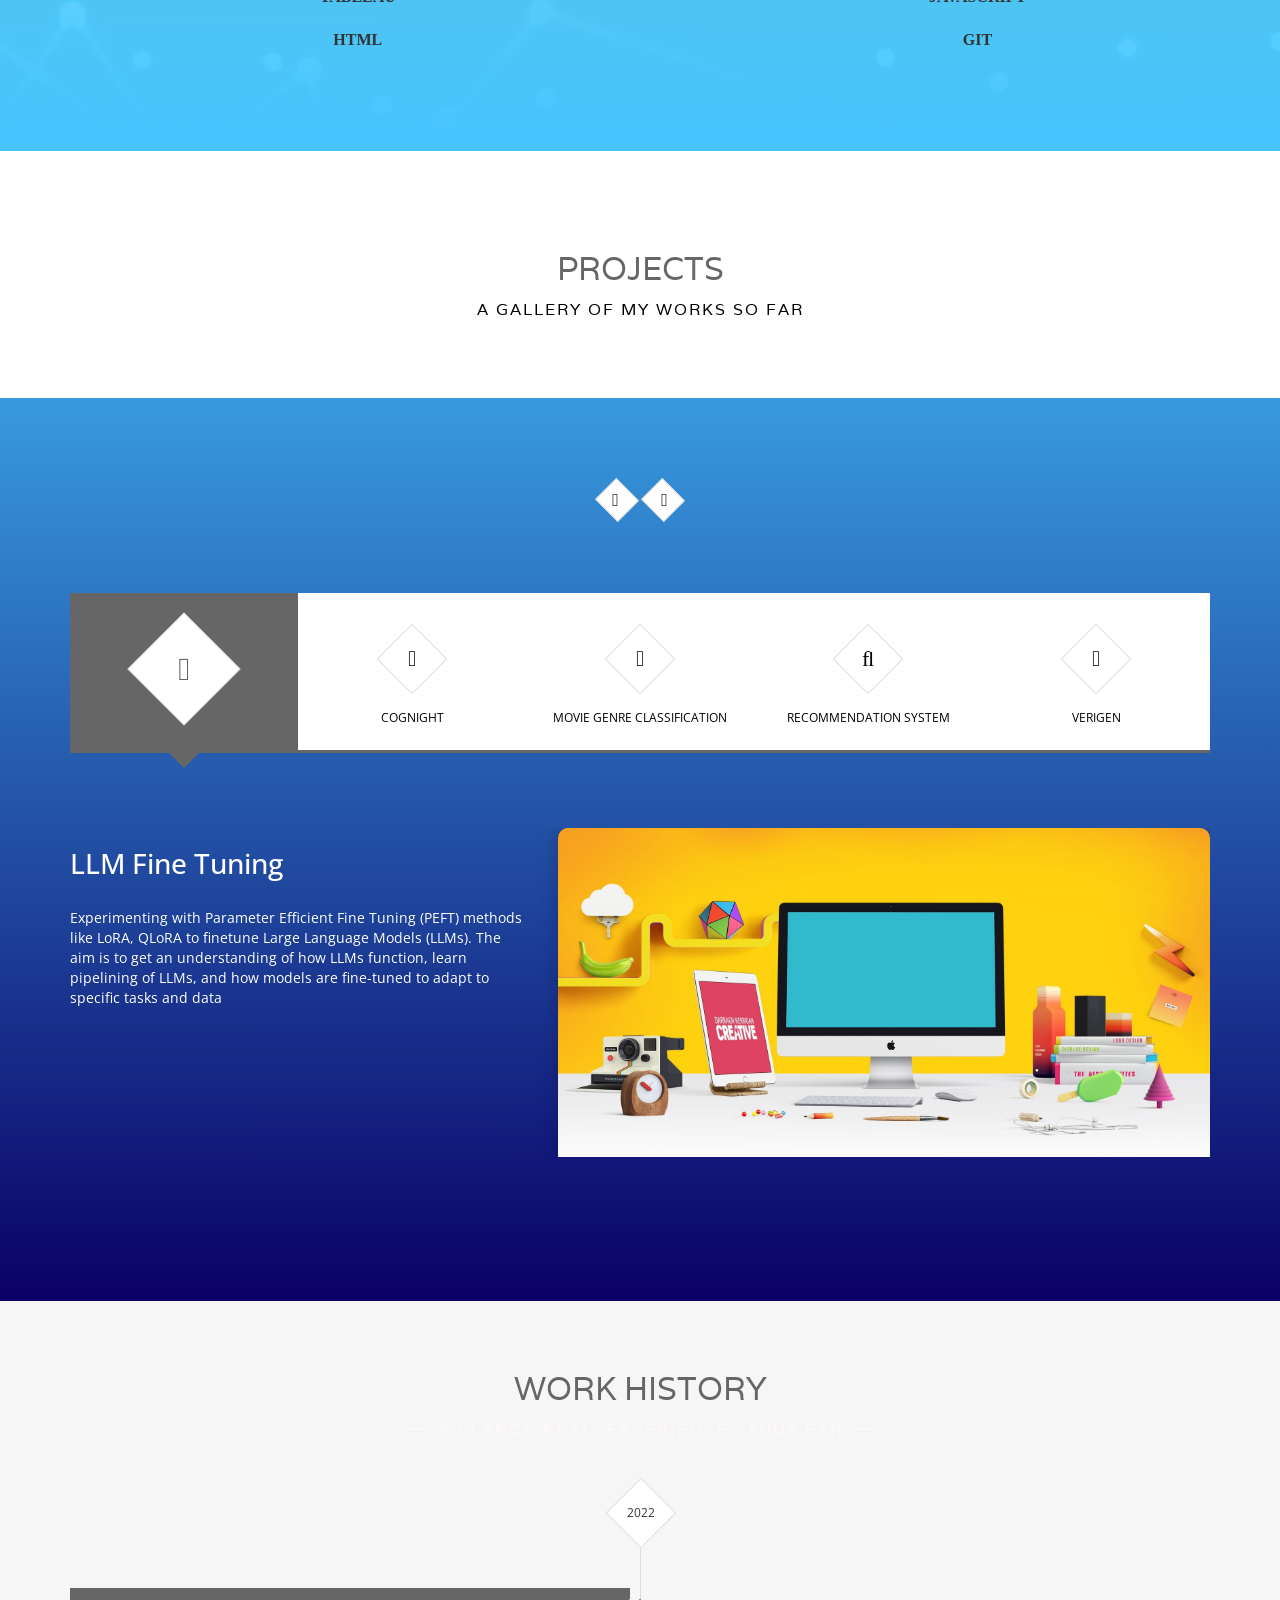
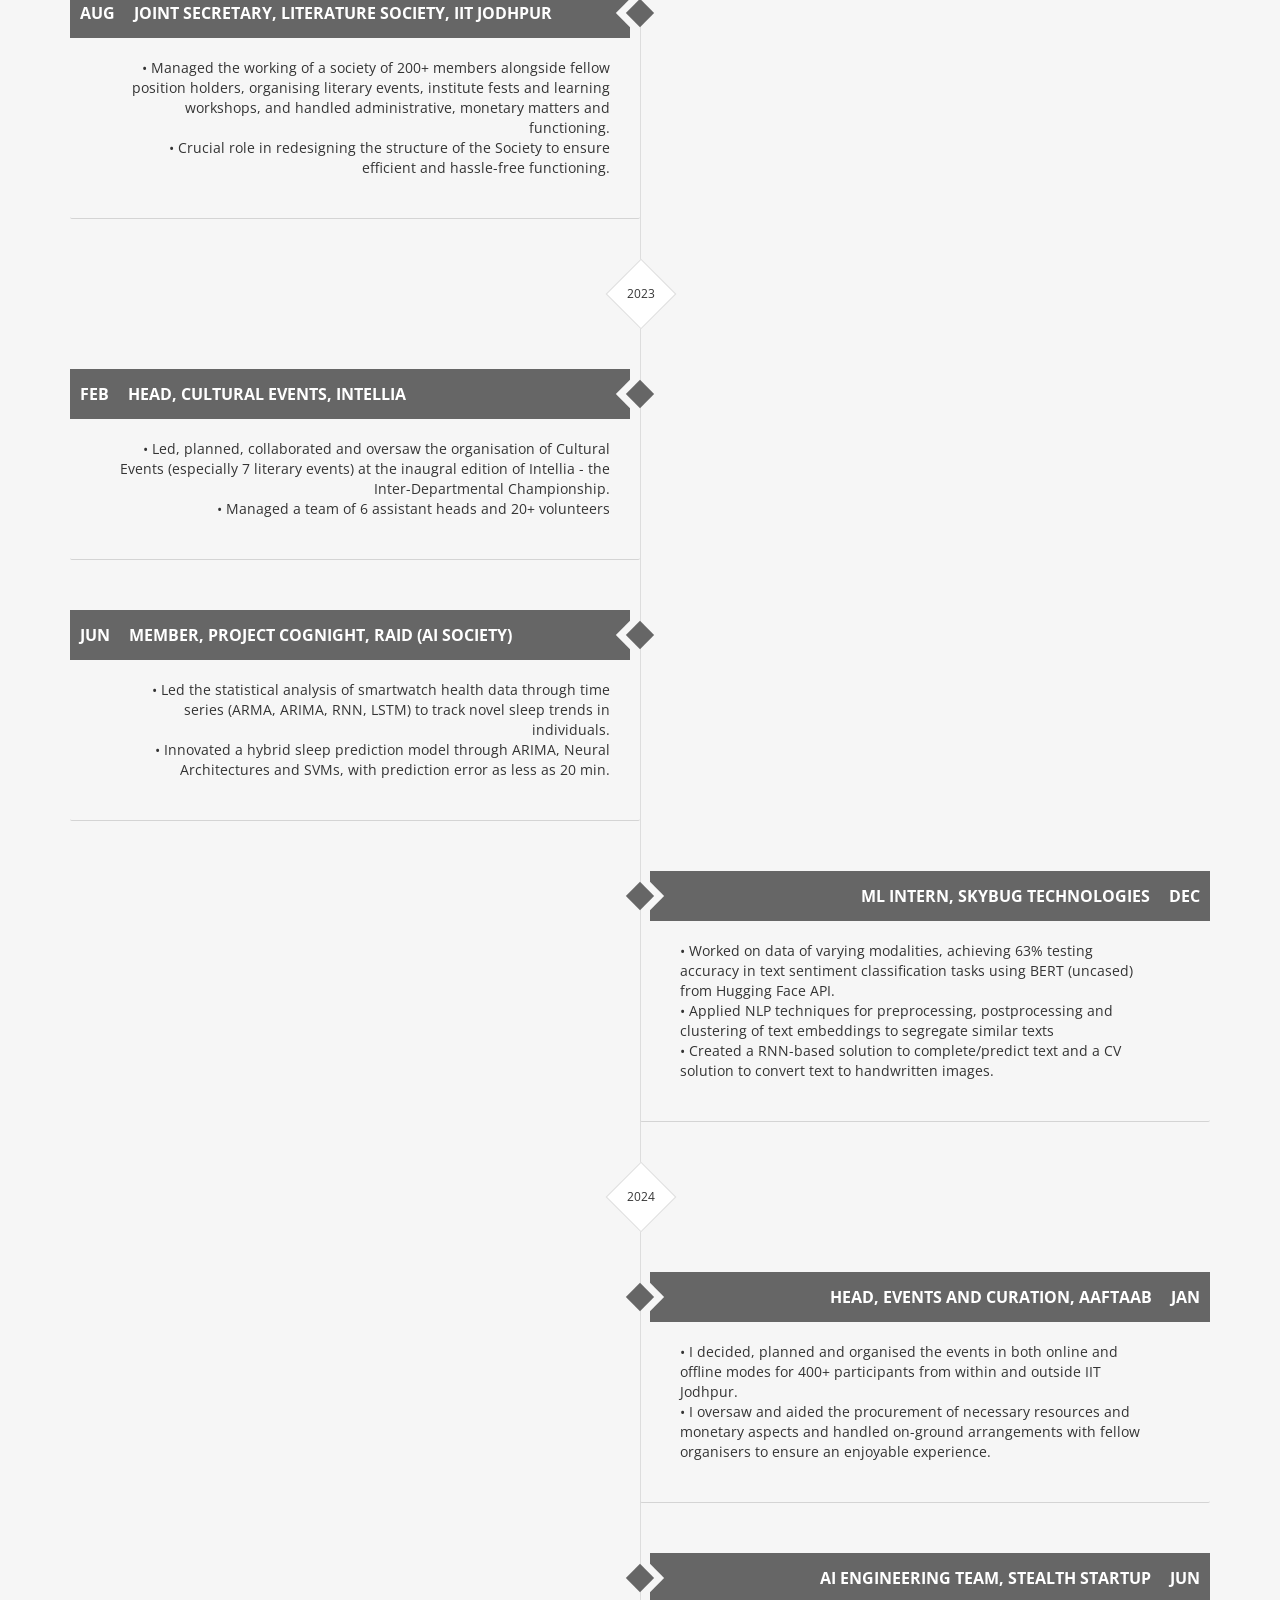
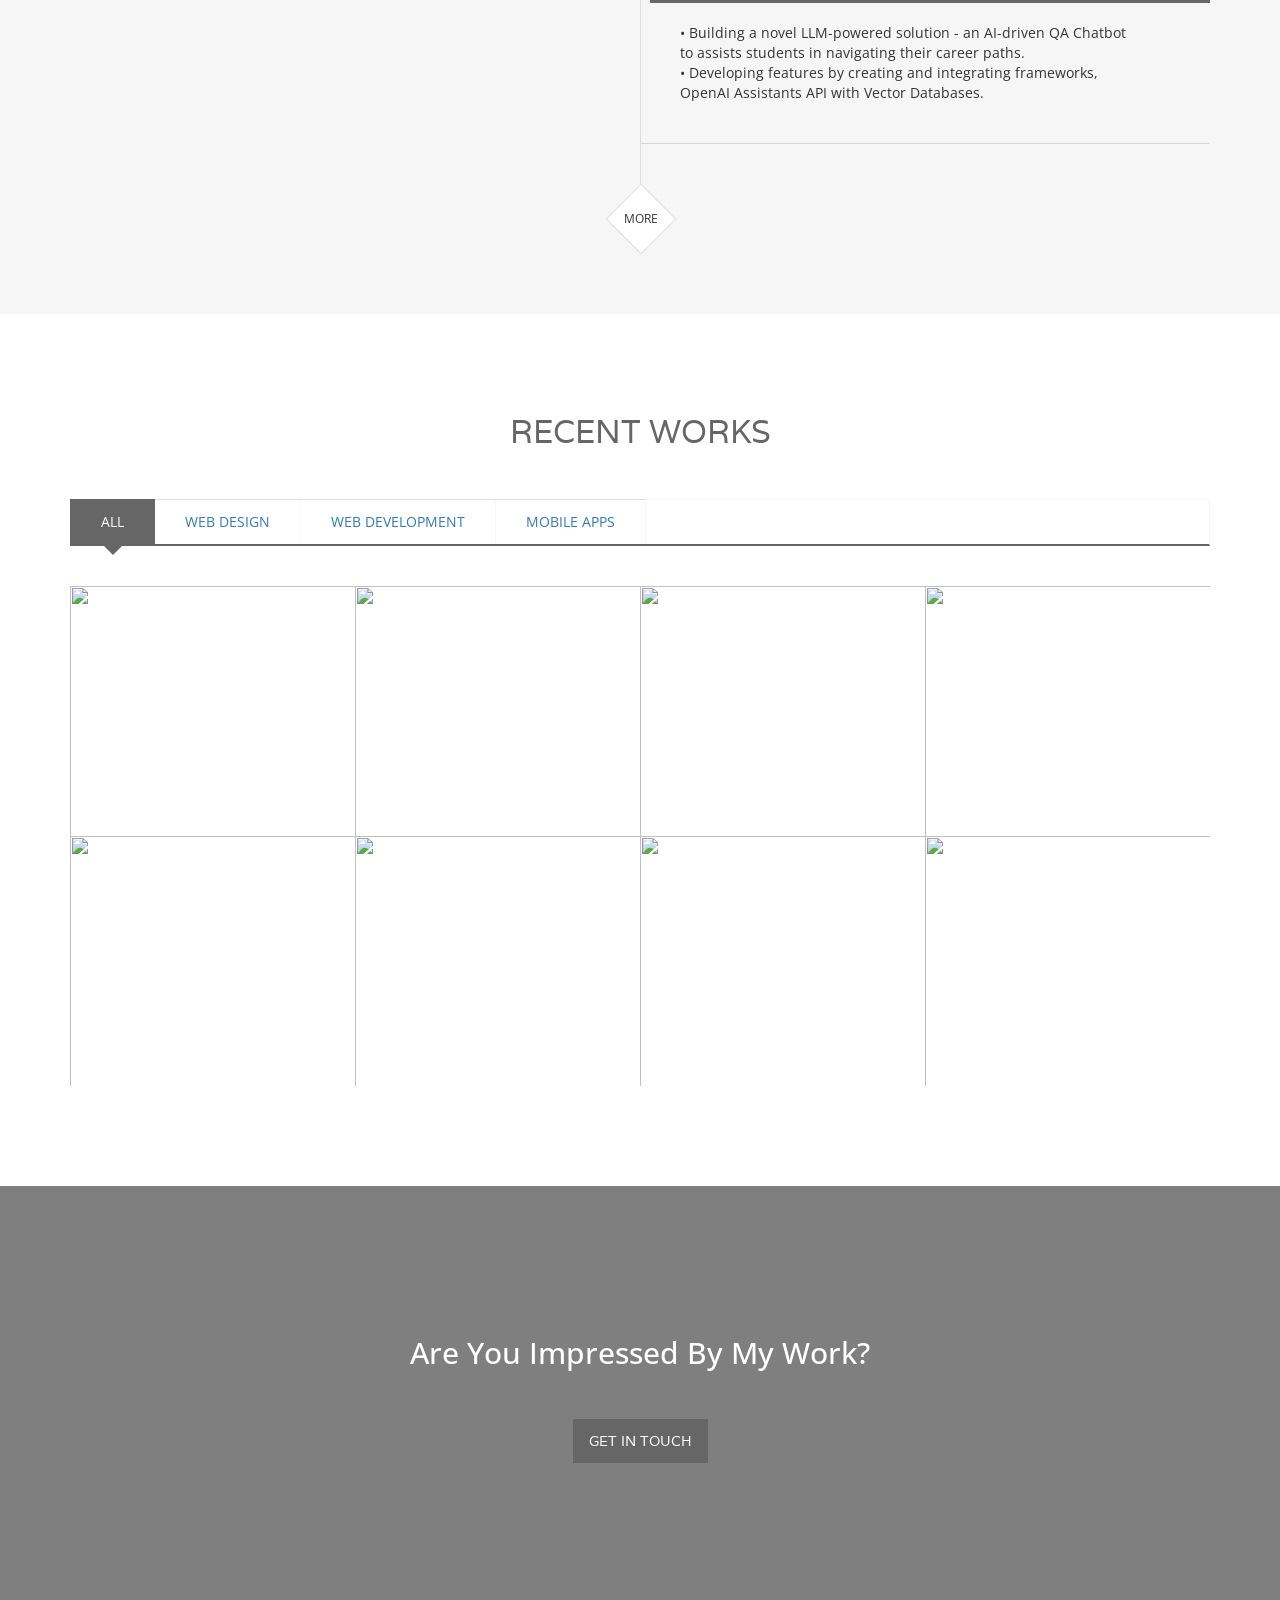
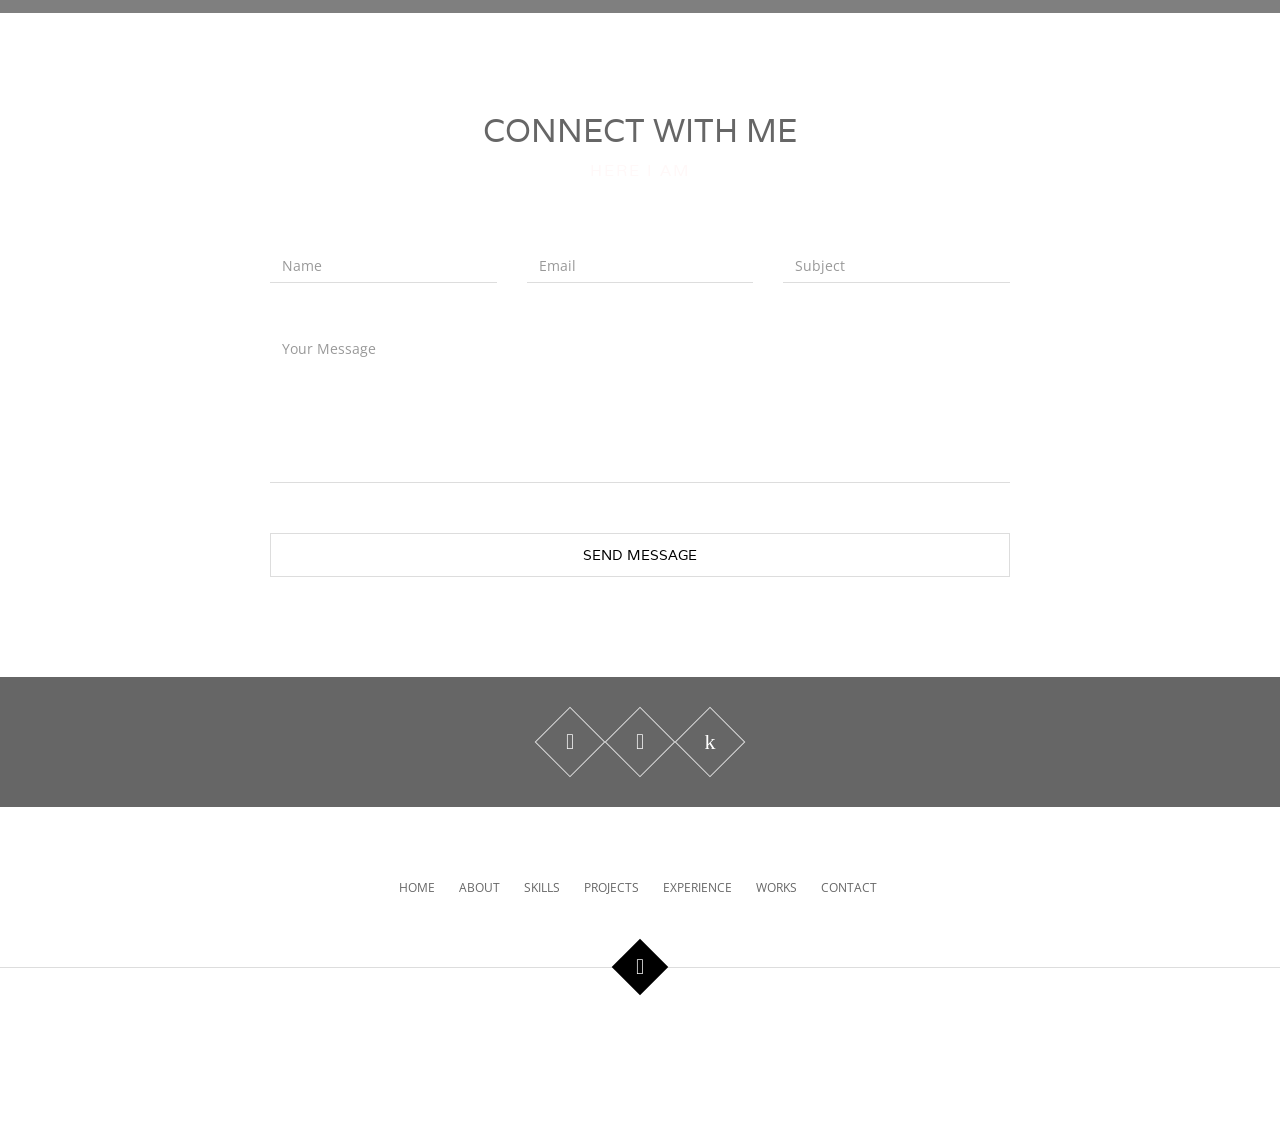
==== commit fc996bcf: "Added hyperlinks, formatting" ====
--- a/index.html
+++ b/index.html
@@ -5,7 +5,7 @@
     <meta http-equiv="Content-Type" content="text/html; charset=utf-8">
     <meta http-equiv="X-UA-Compatible" content="IE=edge">
 
-    <title>Pixel Perfect Portfolio</title>
+    <title>Soham Deshmukh</title>
 
     <meta name="description" content="">
     <meta name="author" content="">
@@ -100,14 +100,14 @@
 								<i class="fa fa-code" aria-hidden="true"></i>
 							</div>
 							<h3>I code.</h3>
-							<h6>I use tech to create novel solutions for problems in all walks of life - ranging from health-related research problems to commercial products.</h6>
+							<h6>I use tech to create novel solutions - ranging from health-related research problems to commercial products.</h6>
 						</div>
                         <div class="main-service text-right">
                             <div class="rectangle" id="fa">
                                 <i class="fa fa-laptop" aria-hidden="true"></i>
                             </div>
                             <h3>I develop.</h3>
-                            <h6>I create easy-to-use AI functionalities, using latest tech stack. I am proficient in LLMs/GenAI, NLP, Time Series, Image & Audio processing..</h6>
+                            <h6>I create easy-to-use AI functionalities. I am proficient in LLMs/GenAI, NLP, Time Series, Image & Audio processing..</h6>
                         </div>
 					</div>
 					<div class="col-sm-4">
@@ -121,14 +121,14 @@
                                 <i class="fa fa-comments" aria-hidden="true"></i>
                             </div>
                             <h3>I write.</h3>
-                            <h6>I am a poet at heart and write about my experiences, my beliefs and about life in general. You can read some of them in a seperate section.</h6>
+                            <h6>I am a poet at heart, writing about my experiences, my beliefs and about life in general. You can read some of them in a seperate section.</h6>
                         </div>
 						<div class="main-service text-left">
 							<div class="rectangle" id="fa">
 								<i class="fa fa-rocket" aria-hidden="true"></i>
 							</div>
 							<h3>I lead.</h3>
-							<h6>I am a leader, who talks the talk and walks the walk. With experience leading teams of varying sizes and diversity, I try to bring out the best in people and myself.</h6>
+							<h6>With experience leading teams of varying sizes and diversity, I try to bring out the best in people and myself.</h6>
 						</div>
 					</div>
 				</div>
@@ -144,7 +144,8 @@
         <section class="site-section section-about text-center" id="skills">
             <div class="container">
                 <h2>WHAT DO I DO ?</h2>
-                <p class="section-subtitle"><span>Creating (slightly innovative) ML solutions.</span></p>
+                <br>
+                <p class="section-subtitle"><span>I create (slightly innovative) ML solutions..</span></p>
                 <p class="section-subtitle"><span>One line of code at a time.</span></p>
 
                 <div class="job-row">
@@ -195,7 +196,9 @@
 
         <section class="site-section section-skills" id="skills">
             
-            <h2>SKILLS</h2>
+            <div class="container-fluid" id="projects-title">
+                <h2>SKILLS</h2>
+            </div>
 
             <div class="skills-outside-container">
 
@@ -258,12 +261,12 @@
 
         <section class="site-section section-services" id="projects">
 
-            <div class="container-fluid">
+            <div class="container-fluid" id="projects-title">
                 <h2>PROJECTS</h2>
-                <p class="section-subtitle"><span>A gallery of my works so far</span></p>
-            </div>
-
-            <div class="container">
+                <p class="section-subtitle" id="project-subtitle"><span>A gallery of my works so far</span></p>
+            </div>
+
+            <div class="container" id="projects-container">
 
                 <div class="carousel slide" id="services-carousel">
 
@@ -335,11 +338,11 @@
                                 <div class="col-md-5">
                                     <div class="service-info">
                                         <h3 class="service-title">LLM Fine Tuning</h3>
-                                        <p>Decorations don’t drive home messages. Content does. Reducing text-based content to a visual design element (the shape of the text) can result in bloated and unrealistic client expectations once real data replaces the dummy content. We allow our design decisions to be dictated by the on-page content and messaging, and often our designers use the actual content to inspire interesting elements that might not have been conceived without it</p>
+                                        <p>Experimenting with Parameter Efficient Fine Tuning (PEFT) methods like LoRA, QLoRA to finetune Large Language Models (LLMs). The aim is to get an understanding of how LLMs function, learn pipelining of LLMs, and how models are fine-tuned to adapt to specific tasks and data</p>
                                     </div>
                                 </div>
                                 <div class="col-md-7">
-                                    <img src="assets/img/web-design.jpg" class="img-responsive" alt="">
+                                    <a href="https://www.github.com/SohamD34/Tuna-Tuner" target="blank"><img src="assets/img/web-design.jpg" class="img-responsive" alt=""></a>
                                 </div>
                             </div>
                         </div>
@@ -349,11 +352,11 @@
                                 <div class="col-md-5">
                                     <div class="service-info">
                                         <h3 class="service-title">Time Series Forecating using ML</h3>
-                                        <p>Once we have come up with a unique design and have finalized the textures and graphics to be added, the next step is to make it all come together. And that is what we aim to achieve at our web development agency India. Only a professionally designed website can justify the uniqueness of your idea and this is a fact clearly understood by our team. </p>
+                                        <p>A learning-based project focused on predicting sleep patterns based on health features obtained through smartwatch data. This project aims to leverage machine learning, deep learning and time series algorithms to predict sleep quality and duration, providing insights that can be valuable for individuals seeking to improve their sleep habits.</p>
                                     </div>
                                 </div>
                                 <div class="col-md-7">
-                                    <img src="assets/img/web-development.jpg" class="img-responsive" alt="">
+                                    <a href="https://www.github.com/SohamD34/CogNight" target="blank"><img src="assets/img/web-design.jpg" class="img-responsive" alt=""></a>
                                 </div>
                             </div>
                         </div>
@@ -363,11 +366,11 @@
                                 <div class="col-md-5">
                                     <div class="service-info">
                                         <h3 class="service-title">Natural Language Processing</h3>
-                                        <p>With an increasing importance being given to smart phones, and mobile apps, it has become immensely important to include app development as part of web design services. Our team is known to provide excellent and extraordinary apps that are unique in every way. All the apps developed by our team are based on providing interesting features combined with enhanced functionality. With a mobile app in place, you can increase the reach of your brand and broaden its horizons too. You can have an easy to use professional app created that provides ease of functionality and an amazing appeal.</p>                                     
+                                        <p>The aim of this project is to use make use of textual descriptions of a movie's plot/summary to classify movies into genres through BERT tokenization and classification models.</p>                                     
                                     </div>
                                 </div>
                                 <div class="col-md-7">
-                                    <img src="assets/img/mobile-development.jpg" class="img-responsive" alt="">
+                                    <a href="https://www.github.com/SohamD34/SkyBug-Movie-Genre-Classification" target="blank"><img src="assets/img/web-design.jpg" class="img-responsive" alt=""></a>
                                 </div>
                             </div>
                         </div>
@@ -377,11 +380,11 @@
                                 <div class="col-md-5">
                                     <div class="service-info">
                                         <h3 class="service-title">Recommendation System for E-commerce</h3>
-                                        <p>Search engine optimization (SEO) is the process of improving the visibility of a web site in search engines. Consumer puts a lot of trust in search engines to find what they need. Google receives 34,000 searches per second. Those searches involve finding products, reviewing brands, and looking up business locations.</p>
+                                        <p>This project aims to provide personalized recommendations for users based on their past behavior and preferences, includes analytical capabilities that allow for the exploration of user behavior and product trends, depending on factors such as location, time, etc.</p>
                                     </div>
                                 </div>
                                 <div class="col-md-7">
-                                    <img src="assets/img/seo-optimization.jpg" class="img-responsive" alt="">
+                                    <a href="https://www.github.com/SohamD34/Online-Retail-Recommendation-Analysis" target="blank"><img src="assets/img/web-design.jpg" class="img-responsive" alt=""></a>
                                 </div>
                             </div>
                         </div>
@@ -391,11 +394,11 @@
                                 <div class="col-md-5">
                                     <div class="service-info">
                                         <h3 class="service-title">Code Correction and Genration using LLMs </h3>
-                                        <p>Social Media, has become an essential tool of marketing an online business. It gives you a platform to interact and inform people about yourself and your brand. The concept of social media basically refers to the task of promoting websites or business through social media platforms..</p>
+                                        <p>This is an attempt to fine tune SOTA Large Language Models like Llama, Codegen so as to generate Verilog (VHDL) programmes for prompted use case, detect syntax, logic and human errors in programmes and rectify them for generate functioning programmes.</p>
                                     </div>
                                 </div>
                                 <div class="col-md-7">
-                                    <img src="assets/img/social-media.jpg" class="img-responsive" alt="">
+                                    <a href="https://www.github.com/SohamD34/VeriGen" target="blank"><img src="assets/img/web-design.jpg" class="img-responsive" alt=""></a>
                                 </div>
                             </div>
                         </div>
@@ -416,6 +419,33 @@
             <div class="container">    
 
                 <ul class="timeline">
+
+                    <!-- NEW YEAR 2022 -->
+                    
+                    <li class="timeline-start">
+                        <div class="rectangle"><span>2022</span></div>
+                    </li>
+
+                        <li>
+                            <div class="rectangle timeline-rectangle"></div>
+                            <div class="timeline-panel">
+                                
+                                <div class="timeline-heading">
+                                    <div class="timeline-date">
+                                        <p>Aug</p>
+                                    </div>
+                                    <div class="timeline-position">
+                                        <p>Joint Secretary, Literature Society, IIT Jodhpur</p>
+                                    </div>
+                                </div>
+                                <div class="timeline-body">
+                                    <p>• Managed the working of a society of 200+ members alongside fellow position holders, organising literary events, institute fests and learning workshops, and handled administrative, monetary matters and functioning.<br></p>
+                                    <p>• Crucial role in redesigning the structure of the Society to ensure efficient and hassle-free functioning. </p>
+                                    <p><br></p>
+                                </div>
+                            </div>
+                        </li>
+
 
                     <!-- NEW YEAR 2023 -->
                     
@@ -432,13 +462,33 @@
                                         <p>Feb</p>
                                     </div>
                                     <div class="timeline-position">
+                                        <p>Head, Cultural Events, Intellia</p>
+                                    </div>
+                                </div>
+                                <div class="timeline-body">
+                                    <p>• Led, planned, collaborated and oversaw the organisation of Cultural Events (especially 7 literary events) at the inaugral edition of Intellia - the Inter-Departmental Championship.<br></p>
+                                    <p>• Managed a team of 6 assistant heads and 20+ volunteers</p>
+                                    <p><br></p>
+                                </div>
+                            </div>
+                        </li>
+
+                        <li>
+                            <div class="rectangle timeline-rectangle"></div>
+                            <div class="timeline-panel">
+                                
+                                <div class="timeline-heading">
+                                    <div class="timeline-date">
+                                        <p>Jun</p>
+                                    </div>
+                                    <div class="timeline-position">
                                         <p>Member, Project CogNight, RAID (AI Society)</p>
                                     </div>
                                 </div>
                                 <div class="timeline-body">
-                                    <p>Led the statistical analysis of smartwatch health data through time series (ARMA, ARIMA, RNN,
+                                    <p>• Led the statistical analysis of smartwatch health data through time series (ARMA, ARIMA, RNN,
                                         LSTM) to track novel sleep trends in individuals.<br></p>
-                                    <p>Innovated a hybrid sleep prediction model through ARIMA, Neural Architectures and SVMs, with
+                                    <p>• Innovated a hybrid sleep prediction model through ARIMA, Neural Architectures and SVMs, with
                                         prediction error as less as 20 min.</p>
                                     <p><br></p>
                                 </div>
@@ -451,17 +501,18 @@
                             <div class="timeline-panel">
                                 <div class="timeline-heading">
                                 <div class="timeline-position">
-                                        <p>Head, Events and Curation, Aaftaab</p>
+                                        <p>ML Intern, SkyBug Technologies</p>
                                     </div>
                                     <div class="timeline-date">
-                                        <p>Jan</p>
+                                        <p>Dec</p>
                                     </div>
                                 </div>
                                 <div class="timeline-body">
-                                    <p>Led the statistical analysis of smartwatch health data through time series (ARMA, ARIMA, RNN,
-                                        LSTM) to track novel sleep trends in individuals.</p>
-                                    <p>Innovated a hybrid sleep prediction model through ARIMA, Neural Architectures and SVMs, with
-                                        prediction error as less as 20 min.</p>
+                                    <p>• Worked on data of varying modalities, achieving 63% testing accuracy in text sentiment classification tasks using BERT (uncased) from
+                                        Hugging Face API.</p>
+                                    <p>• Applied NLP techniques for preprocessing, postprocessing and clustering of text embeddings to
+                                        segregate similar texts</p>
+                                    <p>• Created a RNN-based solution to complete/predict text and a CV solution to convert text to handwritten images.</p>
                                     <p><br></p>
                                 </div>
                             </div>
@@ -471,28 +522,6 @@
 
                     <li class="timeline-start">
                         <div class="rectangle"><span>2024</span></div>
-                    </li>
-
-                    <li>
-                        <div class="rectangle timeline-rectangle"></div>
-                        <div class="timeline-panel">
-                            
-                            <div class="timeline-heading">
-                                <div class="timeline-date">
-                                    <p>Feb</p>
-                                </div>
-                                <div class="timeline-position">
-                                    <p>Member, Project CogNight, RAID (AI Society)</p>
-                                </div>
-                            </div>
-                            <div class="timeline-body">
-                                <p>Led the statistical analysis of smartwatch health data through time series (ARMA, ARIMA, RNN,
-                                    LSTM) to track novel sleep trends in individuals.</p>
-                                <p>Innovated a hybrid sleep prediction model through ARIMA, Neural Architectures and SVMs, with
-                                    prediction error as less as 20 min.</p>
-                                <p><br></p>
-                            </div>
-                        </div>
                     </li>
                     
                     <li class="timeline-inverted">
@@ -508,10 +537,29 @@
                                 </div>
                             </div>
                             <div class="timeline-body">
-                                <p>Led the statistical analysis of smartwatch health data through time series (ARMA, ARIMA, RNN,
-                                    LSTM) to track novel sleep trends in individuals.</p>
-                                <p>Innovated a hybrid sleep prediction model through ARIMA, Neural Architectures and SVMs, with
-                                    prediction error as less as 20 min.</p>
+                                <p>• I decided, planned and organised the events in both online and offline modes for 400+ participants from within and outside IIT Jodhpur.</p>
+                                <p>• I oversaw and aided the procurement of necessary resources and monetary aspects and handled on-ground arrangements with 
+                                    fellow organisers to ensure an enjoyable experience.</p>
+                                <p><br></p>
+                            </div>
+                        </div>
+                    </li>
+
+                    <li class="timeline-inverted">
+                        <div class="rectangle timeline-rectangle"></div>
+
+                        <div class="timeline-panel">
+                            <div class="timeline-heading">
+                               <div class="timeline-position">
+                                    <p>AI Engineering Team, Stealth StartUp</p>
+                                </div>
+                                <div class="timeline-date">
+                                    <p>Jun</p>
+                                </div>
+                            </div>
+                            <div class="timeline-body">
+                                <p>• Building a novel LLM-powered solution - an AI-driven QA Chatbot to assists students in navigating their career paths.</p>
+                                <p>• Developing features by creating and integrating frameworks, OpenAI Assistants API with Vector Databases.</p>
                                 <p><br></p>
                             </div>
                         </div>
@@ -529,7 +577,6 @@
         <section class="site-section section-works" id="works">
             <div class="container">
                 <h2>RECENT WORKS</h2>
-                <p class="section-subtitle"><span>OUR CLIENTS LOVE US! READ WHAT THEY HAVE TO SAY</span></p>
 
                 <div class="portfolio">
                     <ul class="portfolio-sorting list-inline">
@@ -670,72 +717,39 @@
         <section class="section-background section-me background-overlay text-center">
             <div class="container page-scroll">
                 <h2>Are You Impressed By My Work?</h2>
-                <p>Durabitur commodo ras non urna mauris mollis auctor proin laoreet</p>
                 <a href="#contact" class="btn">GET IN TOUCH</a>
             </div>
         </section>
 
 
-        <!-- <section class="section-clients">
-            <div class="container">
-                <div class="text-center section-diff-title">     
-                    <h2>Clients I’ve Worked So Far</h2>
-                    <p></p>
-                </div> 
-
-                <div class="clients-carousel">
-                     
-                    <a href="#" class="client">
-                        <img src="assets/img/client-1.png" class="img-responsive" alt="">
-                    </a>                    
-                    
-                    <a href="#" class="client">
-                        <img src="assets/img/client-2.png" class="img-responsive" alt="">
-                    </a>                    
-                    
-                    <a href="#" class="client">
-                        <img src="assets/img/client-3.png" class="img-responsive" alt="">
-                    </a>                    
-                    
-                    <a href="#" class="client">
-                        <img src="assets/img/client-4.png" class="img-responsive" alt="">
-                    </a>                    
-                    
-                    <a href="#" class="client">
-                        <img src="assets/img/client-5.png" class="img-responsive" alt="">
-                    </a>                    
-                    
-                    <a href="#" class="client">
-                        <img src="assets/img/client-3.png" class="img-responsive" alt="">
-                    </a>
-                </div>
-            </div>
-        </section> -->
-
 
         <section class="site-section section-contact" id="contact">
+
             <div class="container">
                 <h2>CONNECT WITH ME</h2>
-                <p class="section-subtitle"><span>Here i am</span></p>
+                <p class="section-subtitle"><span>Here I am</span></p>
+
                 <div class="row">
-                    <form>
+
+                    <form action="send_email.php" method="post">
                         <div class="col-md-4">
-                            <input class="form-control" type="text" placeholder="Name" required>
+                            <input class="form-control" type="text" name="name" placeholder="Name" required>
                         </div>
                         <div class="col-md-4">
-                            <input class="form-control" type="email" placeholder="Email" required>
+                            <input class="form-control" type="email" name="email" placeholder="Email" required>
                         </div>
                         <div class="col-md-4">
-                            <input class="form-control" type="text" placeholder="Subject" required>
+                            <input class="form-control" type="text" name="subject" placeholder="Subject" required>
                         </div>
                         <div class="col-sm-12">
-                            <textarea class="form-control" placeholder="Your Message"  required></textarea>
+                            <textarea class="form-control" name="message" placeholder="Your Message"  required></textarea>
                         </div>
 
                         <div class="col-sm-12">
-                            <button class="btn btn-inverted">Send Message</button>
+                            <button class="btn btn-inverted" type="submit">Send Message</button>
                         </div>  
                     </form>
+
                 </div>
             </div>
         </section>
@@ -743,23 +757,15 @@
 
         <section class="section-networks blue-bg">
             <div class="container">
-                <a href="#" class="rectangle">
-                    <i class="fa fa-facebook"></i>
                 </a>
-                <a href="#" class="rectangle">
+                <a href="https://www.github.com/SohamD34" target="blank" class="rectangle">
+                    <i class="fa fa-github"></i>
+                </a>
+                <a href="https://www.instagram.com/so_uhhmm" target="blank" class="rectangle">
                     <i class="fa fa-instagram"></i>
                 </a>
-                <a href="#" class="rectangle">
-                    <i class="fa fa-twitter"></i>
-                </a>
-                <a href="#" class="rectangle">
-                    <i class="fa fa-youtube-play"></i>
-                </a>
-                <a href="#" class="rectangle">
-                    <i class="fa fa-envelope"></i>
-                </a>
-                <a href="#" class="rectangle">
-                    <i class="fa fa-dribbble"></i>
+                <a href="https://www.kaggle.com/sohamndeshmukh" target="blank" class="rectangle">
+                    <i class="fa fa-kaggle"></i>
                 </a>
             </div>
         </section>
@@ -795,150 +801,6 @@
     </footer>
 
 
-    <!-- <div id="portfolioItem1" class="modal fade fade-scale" role="dialog">
-        <div class="modal-dialog">
-            <div class="modal-content">
-                <div class="modal-header">
-                    <a class="rectangle" data-dismiss="modal"><i class="fa fa-times"></i></a>
-                    <img class="img-res" src="assets/img/portfolio-1.jpg" alt="">
-                </div>
-                <div class="modal-body">
-                    <h4 class="modal-title">Project title</h4>
-                    <p>Lorem ipsum dolor sit amet, consectetur adipiscing elit. Donec commodo finibus tristique. Maecenas dignissim condimentum sem eu tincidunt. Curabitur in dui quis magna vestibulum pulvinar a ut urna. Nam pellentesque mattis urna. Aenean eget lectus sit amet turpis facilisis consectetur quis vel ante. Integer in massa ut nibh ultricies sagittis imperdiet in ante. Nam sed turpis vel ante placerat feugiat ac tempus magna. Nam aliquet ullamcorper dolor non hendrerit.</p>
-                </div>
-                <div class="modal-footer">
-                    <a href="#" class="btn">Visit Page</a>
-                </div>
-            </div>
-        </div>
-    </div>
-
-    <div id="portfolioItem2" class="modal fade fade-scale" role="dialog">
-        <div class="modal-dialog">
-            <div class="modal-content">
-                <div class="modal-header">
-                    <a class="rectangle" data-dismiss="modal"><i class="fa fa-times"></i></a>
-                    <img class="img-res" src="assets/img/portfolio-2.jpg" alt="">
-                </div>
-                <div class="modal-body">
-                    <h4 class="modal-title">Project title</h4>
-                    <p>Lorem ipsum dolor sit amet, consectetur adipiscing elit. Donec commodo finibus tristique. Maecenas dignissim condimentum sem eu tincidunt. Curabitur in dui quis magna vestibulum pulvinar a ut urna. Nam pellentesque mattis urna. Aenean eget lectus sit amet turpis facilisis consectetur quis vel ante. Integer in massa ut nibh ultricies sagittis imperdiet in ante. Nam sed turpis vel ante placerat feugiat ac tempus magna. Nam aliquet ullamcorper dolor non hendrerit.</p>
-                </div>
-                <div class="modal-footer">
-                    <a href="#" class="btn">Visit Page</a>
-                </div>
-            </div>
-        </div>
-    </div>
-
-    <div id="portfolioItem3" class="modal fade fade-scale" role="dialog">
-        <div class="modal-dialog">
-            <div class="modal-content">
-                <div class="modal-header">
-                    <a class="rectangle" data-dismiss="modal"><i class="fa fa-times"></i></a>
-                    <img class="img-res" src="assets/img/portfolio-4.jpg" alt="">
-                </div>
-                <div class="modal-body">
-                    <h4 class="modal-title">Project title</h4>
-                    <p>Lorem ipsum dolor sit amet, consectetur adipiscing elit. Donec commodo finibus tristique. Maecenas dignissim condimentum sem eu tincidunt. Curabitur in dui quis magna vestibulum pulvinar a ut urna. Nam pellentesque mattis urna. Aenean eget lectus sit amet turpis facilisis consectetur quis vel ante. Integer in massa ut nibh ultricies sagittis imperdiet in ante. Nam sed turpis vel ante placerat feugiat ac tempus magna. Nam aliquet ullamcorper dolor non hendrerit.</p>
-                </div>
-                <div class="modal-footer">
-                    <a href="#" class="btn">Visit Page</a>
-                </div>
-            </div>
-        </div>
-    </div>
-
-    <div id="portfolioItem4" class="modal fade fade-scale" role="dialog">
-        <div class="modal-dialog">
-            <div class="modal-content">
-                <div class="modal-header">
-                    <a class="rectangle" data-dismiss="modal"><i class="fa fa-times"></i></a>
-                    <img class="img-res" src="assets/img/portfolio-3.jpg" alt="">
-                </div>
-                <div class="modal-body">
-                    <h4 class="modal-title">Project title</h4>
-                    <p>Lorem ipsum dolor sit amet, consectetur adipiscing elit. Donec commodo finibus tristique. Maecenas dignissim condimentum sem eu tincidunt. Curabitur in dui quis magna vestibulum pulvinar a ut urna. Nam pellentesque mattis urna. Aenean eget lectus sit amet turpis facilisis consectetur quis vel ante. Integer in massa ut nibh ultricies sagittis imperdiet in ante. Nam sed turpis vel ante placerat feugiat ac tempus magna. Nam aliquet ullamcorper dolor non hendrerit.</p>
-                </div>
-                <div class="modal-footer">
-                    <a href="#" class="btn">Visit Page</a>
-                </div>
-            </div>
-        </div>
-    </div>
-
-    <div id="portfolioItem5" class="modal fade fade-scale" role="dialog">
-        <div class="modal-dialog">
-            <div class="modal-content">
-                <div class="modal-header">
-                    <a class="rectangle" data-dismiss="modal"><i class="fa fa-times"></i></a>
-                    <img class="img-res" src="assets/img/portfolio-5.jpg" alt="">
-                </div>
-                <div class="modal-body">
-                    <h4 class="modal-title">Project title</h4>
-                    <p>Lorem ipsum dolor sit amet, consectetur adipiscing elit. Donec commodo finibus tristique. Maecenas dignissim condimentum sem eu tincidunt. Curabitur in dui quis magna vestibulum pulvinar a ut urna. Nam pellentesque mattis urna. Aenean eget lectus sit amet turpis facilisis consectetur quis vel ante. Integer in massa ut nibh ultricies sagittis imperdiet in ante. Nam sed turpis vel ante placerat feugiat ac tempus magna. Nam aliquet ullamcorper dolor non hendrerit.</p>
-                </div>
-                <div class="modal-footer">
-                    <a href="#" class="btn">Visit Page</a>
-                </div>
-            </div>
-        </div>
-    </div>
-
-    <div id="portfolioItem6" class="modal fade fade-scale" role="dialog">
-        <div class="modal-dialog">
-            <div class="modal-content">
-                <div class="modal-header">
-                    <a class="rectangle" data-dismiss="modal"><i class="fa fa-times"></i></a>
-                    <img class="img-res" src="assets/img/portfolio-6.jpg" alt="">
-                </div>
-                <div class="modal-body">
-                    <h4 class="modal-title">Project title</h4>
-                    <p>Lorem ipsum dolor sit amet, consectetur adipiscing elit. Donec commodo finibus tristique. Maecenas dignissim condimentum sem eu tincidunt. Curabitur in dui quis magna vestibulum pulvinar a ut urna. Nam pellentesque mattis urna. Aenean eget lectus sit amet turpis facilisis consectetur quis vel ante. Integer in massa ut nibh ultricies sagittis imperdiet in ante. Nam sed turpis vel ante placerat feugiat ac tempus magna. Nam aliquet ullamcorper dolor non hendrerit.</p>
-                </div>
-                <div class="modal-footer">
-                    <a href="#" class="btn">Visit Page</a>
-                </div>
-            </div>
-        </div>
-    </div>
-
-    <div id="portfolioItem7" class="modal fade fade-scale" role="dialog">
-        <div class="modal-dialog">
-            <div class="modal-content">
-                <div class="modal-header">
-                    <a class="rectangle" data-dismiss="modal"><i class="fa fa-times"></i></a>
-                    <img class="img-res" src="assets/img/portfolio-7.jpg" alt="">
-                </div>
-                <div class="modal-body">
-                    <h4 class="modal-title">Project title</h4>
-                    <p>Lorem ipsum dolor sit amet, consectetur adipiscing elit. Donec commodo finibus tristique. Maecenas dignissim condimentum sem eu tincidunt. Curabitur in dui quis magna vestibulum pulvinar a ut urna. Nam pellentesque mattis urna. Aenean eget lectus sit amet turpis facilisis consectetur quis vel ante. Integer in massa ut nibh ultricies sagittis imperdiet in ante. Nam sed turpis vel ante placerat feugiat ac tempus magna. Nam aliquet ullamcorper dolor non hendrerit.</p>
-                </div>
-                <div class="modal-footer">
-                    <a href="#" class="btn">Visit Page</a>
-                </div>
-            </div>
-        </div>
-    </div>
-
-    <div id="portfolioItem8" class="modal fade fade-scale" role="dialog">
-        <div class="modal-dialog">
-            <div class="modal-content">
-                <div class="modal-header">
-                    <a class="rectangle" data-dismiss="modal"><i class="fa fa-times"></i></a>
-                    <img class="img-res" src="assets/img/portfolio-8.jpg" alt="">
-                </div>
-                <div class="modal-body">
-                    <h4 class="modal-title">Project title</h4>
-                    <p>Lorem ipsum dolor sit amet, consectetur adipiscing elit. Donec commodo finibus tristique. Maecenas dignissim condimentum sem eu tincidunt. Curabitur in dui quis magna vestibulum pulvinar a ut urna. Nam pellentesque mattis urna. Aenean eget lectus sit amet turpis facilisis consectetur quis vel ante. Integer in massa ut nibh ultricies sagittis imperdiet in ante. Nam sed turpis vel ante placerat feugiat ac tempus magna. Nam aliquet ullamcorper dolor non hendrerit.</p>
-                </div>
-                <div class="modal-footer">
-                    <a href="#" class="btn">Visit Page</a>
-                </div>
-            </div>
-        </div>
-    </div> -->
-
 
     <script src="assets/js/jquery.min.js"></script>
 
--- a/assets/css/style.css
+++ b/assets/css/style.css
@@ -68,9 +68,7 @@
   border-color: #666;
 }
 
-/* 
- * Rectangle 
- */
+
 .rectangle{
   display: inline-block;
   width: 50px;
@@ -141,9 +139,7 @@
   background-color: rgb(202, 202, 202);
 }
 
-/*
- * Slick Slider
- */
+
 .slick-slider {
   position: relative;
   -khtml-user-select: none;
@@ -622,7 +618,7 @@
   margin: 15px 0 0;
   font-size: 16px;
   line-height: 16px;
-  color: #3d3d3d;
+  color: #fff8f8;
   letter-spacing: 2px;
   text-align: center;
   text-transform: uppercase;
@@ -636,7 +632,7 @@
   display: inline-block;
   content: '';
   height: 1px;
-  background-color: #666;
+  background-color: #ffffff;
   width: 20px;
   position: absolute;
   top: 50%;
@@ -707,7 +703,9 @@
 
 .section-hello{
   height: 100%;
-  background-color: #ddd3bd;
+  background-image: url(/home/soham/Desktop/sohamd34.github.io/assets/img/wood-image.png) ;
+  background-repeat: no-repeat;
+  background-size: cover;
 }
 
 .section-hello .container .hello-row {
@@ -754,15 +752,15 @@
 
 .main-service h3 {
   margin: 0;
-  font-size: 16px;
+  font-size: 18px;
   text-transform: uppercase;
-  font-weight: 700;
+  font-weight: 800;
 }
 
 .main-service h6 {
   margin: 25px 0 0;
-  font-size: 15px;
-  font-weight: 500;
+  font-size: 16px;
+  font-weight: 600;
 }
 
 @media only screen and (max-width: 1199px) {
@@ -824,18 +822,23 @@
 
 .section-about{
   width:100%;
-  background-image: linear-gradient(rgba(255,255,255,0.5), rgba(255,255,255,0.5)),
+  background-image: linear-gradient(rgb(94, 95, 95), rgba(146, 248, 243, 0.753)),
   url(../img/background.png);
-  background-position: center;
+  background-position: top;
 }
 
 .section-about .container{
   width: 100%;
-  color:rgb(43, 43, 43);
+  color:rgb(0, 0, 0);
+  margin-bottom: -50px;
 }
 
 .section-about .container h2{
-  color:rgb(43, 43, 43);
+  color:rgb(255, 255, 255);
+}
+
+.section-about .container p{
+  color:rgb(255, 255, 255);
 }
 
 .section-about .container{
@@ -853,6 +856,7 @@
 
 .section-about .rectangle {
   margin: 15px auto 10px;
+  margin-bottom: 0px;
 }
 
 .section-about .rectangle i {
@@ -913,22 +917,23 @@
 }
 
 .section-skills {
-  background-image: linear-gradient(rgba(255,255,255,0.5), rgba(255,255,255,0.5)),
+  background-image: linear-gradient(rgba(146, 248, 243, 0.753), rgb(69, 196, 255)),
   url(../img/background.png);
   background-position: bottom;
   justify-content: center;
   align-items: center;
 }
 
-.section-skills h2 {
-  position: relative;
-  padding-bottom: 20px;
-  margin-bottom: 40px;
-  font-size: 36px;
-  color: #000;
-  text-transform: uppercase;
-  text-align: center;
-}
+#projects-title{
+  width: 100%;
+}
+
+.section-skills h2{
+  padding-top: 100px;
+  padding-bottom: 80px;
+  background-color: #fff;
+}
+
 
 .skills-outside-container{
   width: 100%;
@@ -938,8 +943,8 @@
 }
 
 .skills-row{
+  padding-top: 25px;
   width: 70%;
-  /* background-color: #fff; */
   display: flex;
   justify-content: space-between;
 }
@@ -1018,14 +1023,27 @@
   }
 }
 
-/* Section: Services */
+
+#projects{
+  background: linear-gradient(rgb(69, 196, 255), #0a0066);
+  height: 1150px;
+  color: white;
+}
+
+#project-subtitle{
+  color:#000;
+}
+
+
 .section-services.site-section {
   padding: 0;
   background-color: #f6f6f6;
 }
 
 .section-services .container-fluid {
-  padding: 100px 15px 70px;
+  width: 100%;
+  padding-top: 100px;
+  padding-bottom: 80px;
   background-color: #ffffff;
 }
 
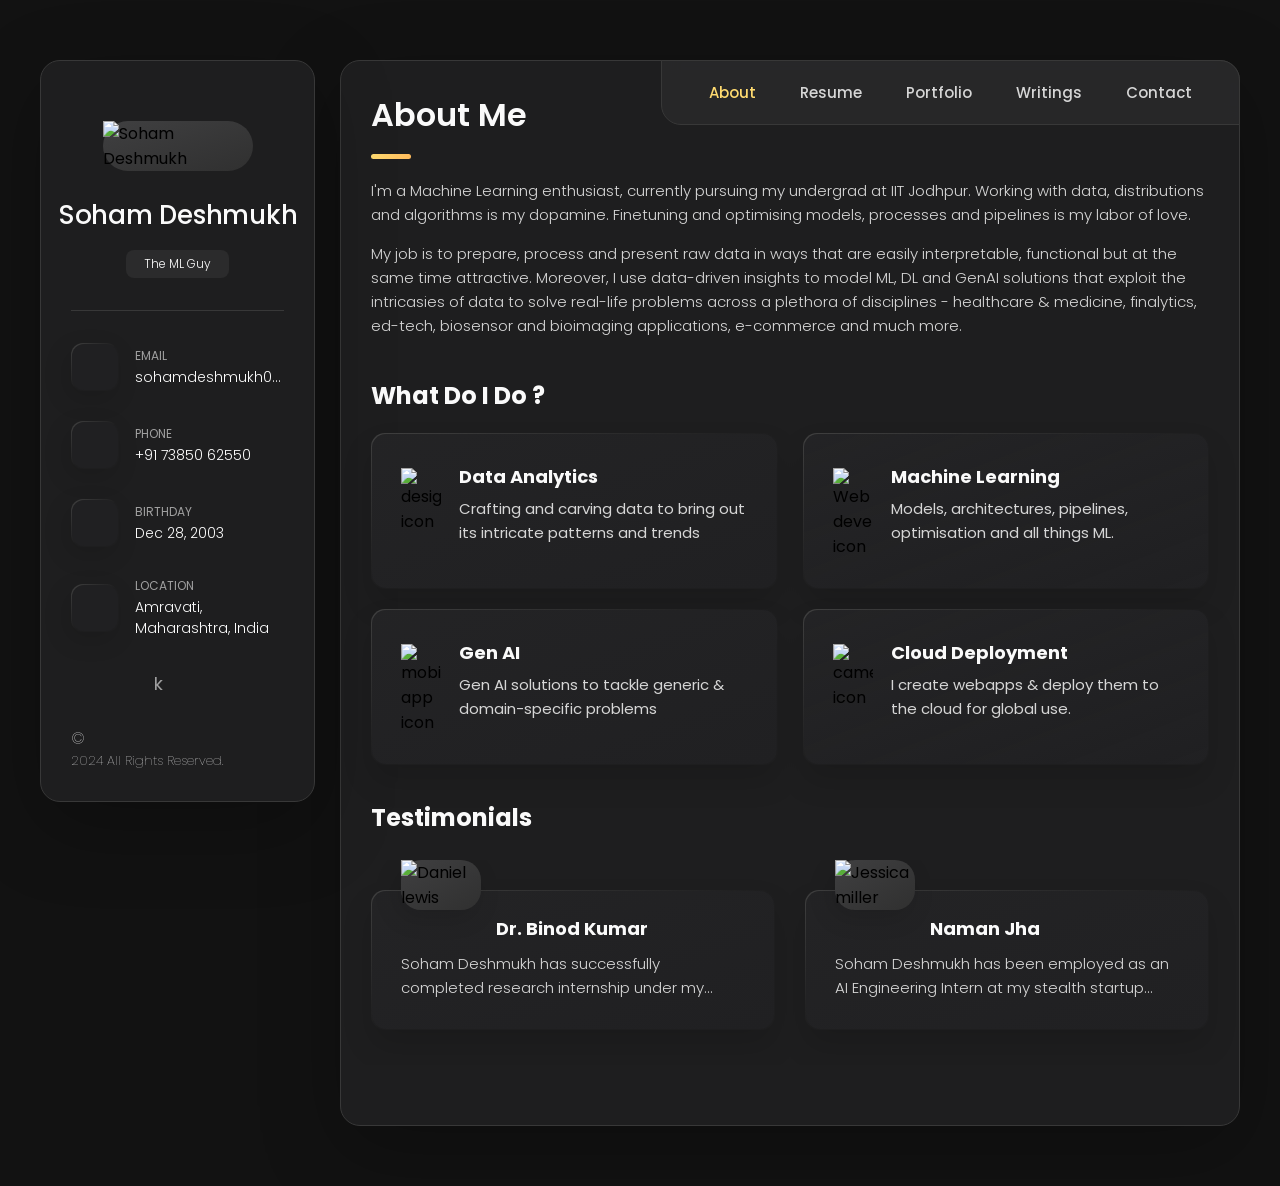
==== commit 4d9489e8: "Updated portfolio" ====
--- a/index.html
+++ b/index.html
@@ -1,824 +1,1065 @@
 <!DOCTYPE html>
 <html lang="en">
+
 <head>
-
-    <meta http-equiv="Content-Type" content="text/html; charset=utf-8">
-    <meta http-equiv="X-UA-Compatible" content="IE=edge">
-
-    <title>Soham Deshmukh</title>
-
-    <meta name="description" content="">
-    <meta name="author" content="">
-    <meta name="keywords" content="">
-
-    <meta name="viewport" content="width=device-width, minimum-scale=1.0">
-    <meta name="apple-mobile-web-app-capable" content="yes">
-
-    <link href="https://fonts.googleapis.com/css?family=Open+Sans:300,400,600,700|Varela" rel="stylesheet">
-
-    <link rel="apple-touch-icon" sizes="144x144" href="assets/img/apple-touch-icon.png">
-    <link rel="icon" type="image/png" sizes="32x32" href="assets/img/favicon-32x32.png">
-    <link rel="icon" type="image/png" sizes="16x16" href="assets/img/favicon-16x16.png">
-    <link rel="icon" sizes="16x16" href="assets/img/favicon.ico">
-    <link rel="manifest" href="assets/img/manifest.json">
-    <link rel="mask-icon" href="assets/img/safari-pinned-tab.svg" color="#5bbad5">
-    <meta name="theme-color" content="#ffffff">
-
-    <link rel="stylesheet" href="assets/css/bootstrap.min.css" />
-    <link rel="stylesheet" href="assets/css/font-awesome.min.css" />
-    <link rel="stylesheet" href="assets/css/style.css">
-
+  <meta charset="UTF-8">
+  <meta http-equiv="X-UA-Compatible" content="IE=edge">
+  <meta name="viewport" content="width=device-width, initial-scale=1.0">
+  <title>Soham Deshmukh - Portfolio</title>
+
+  <!--
+    - favicon
+  -->
+  <link rel="shortcut icon" href="./assets/images/logo.ico" type="image/x-icon">
+
+  <!--
+    - custom css link
+  -->
+  <link rel="stylesheet" href="./assets/css/style.css">
+
+  <!--
+    - google font link
+  -->
+  <link rel="preconnect" href="https://fonts.googleapis.com">
+  <link rel="preconnect" href="https://fonts.gstatic.com" crossorigin>
+  <link href="https://fonts.googleapis.com/css2?family=Poppins:wght@300;400;500;600&display=swap" rel="stylesheet">
 </head>
 
 <body>
 
-    <div id="top" class="hero background-overlay">
-    
-        <div class="hero-content">
-            <h1>I am Soham Deshmukh.</h1>
-            <p class="hero-job"><span>I'M AN AI ENTHUSIAST.</span></p>
-            <p class="hero-job-desc">I STAND ON A SWEET SPOT WHERE INNOVATION &amp; CODE INTERSECTS. </p>
-
+  <!--
+    - #MAIN
+  -->
+
+  <main>
+
+    <!--
+      - #SIDEBAR
+    -->
+
+    <aside class="sidebar" data-sidebar>
+
+      <div class="sidebar-info">
+
+        <figure class="avatar-box">
+          <img src="./assets/images/my-avatar.png" alt="Soham Deshmukh" width="80">
+        </figure>
+
+        <div class="info-content">
+          <h1 class="name" title="Soham Deshmukh">Soham Deshmukh</h1>
+
+          <p class="title">The ML Guy</p>
         </div>
 
-        <div class="hero-arrow page-scroll home-arrow-down">
-            <a class="" href="#about"><i class="fa fa-angle-double-down" aria-hidden="true"></i></a>
+        <button class="info_more-btn" data-sidebar-btn>
+          <span>Show Contacts</span>
+
+          <ion-icon name="chevron-down"></ion-icon>
+        </button>
+
+      </div>
+
+      <div class="sidebar-info_more">
+
+        <div class="separator"></div>
+
+        <ul class="contacts-list">
+
+          <li class="contact-item">
+
+            <div class="icon-box">
+              <ion-icon name="mail-outline"></ion-icon>
+            </div>
+
+            <div class="contact-info">
+              <p class="contact-title">Email</p>
+
+              <a href="mailto:sohamdeshmukh034@gmail.com" class="contact-link">sohamdeshmukh034@gmail.com</a>
+            </div>
+
+          </li>
+
+          <li class="contact-item">
+
+            <div class="icon-box">
+              <ion-icon name="phone-portrait-outline"></ion-icon>
+            </div>
+
+            <div class="contact-info">
+              <p class="contact-title">Phone</p>
+
+              <a href="tel:+917385062550" class="contact-link">+91 73850 62550</a>
+            </div>
+
+          </li>
+
+          <li class="contact-item">
+
+            <div class="icon-box">
+              <ion-icon name="calendar-outline"></ion-icon>
+            </div>
+
+            <div class="contact-info">
+              <p class="contact-title">Birthday</p>
+
+              <time datetime="2003-12-28">Dec 28, 2003</time>
+            </div>
+
+          </li>
+
+          <li class="contact-item">
+
+            <div class="icon-box">
+              <ion-icon name="location-outline"></ion-icon>
+            </div>
+
+            <div class="contact-info">
+              <p class="contact-title">Location</p>
+
+              <address>Amravati, Maharashtra, India</address>
+            </div>
+
+          </li>
+
+        </ul>
+
+        <div class="separator"></div>
+
+        <ul class="social-list">
+
+          <li class="social-item">
+            <a href="https://www.kaggle.com/sohamndeshmukh" class="social-link" target="_blank">
+              k
+            </a>
+          </li>
+
+          <li class="social-item">
+            <a href="https://www.github.com/SohamD34" class="social-link" target="_blank">
+              <ion-icon name="logo-github"></ion-icon>
+            </a>
+          </li>
+
+          <li class="social-item">
+            <a href="https://www.instagram.com/so_uhhmm" class="social-link" target="_blank">
+              <ion-icon name="logo-instagram"></ion-icon>
+            </a>
+          </li>
+
+          <li class="social-item">
+            <a href="https://www.linkedin.com/in/soham-deshmukh-iitj" class="social-link" target="_blank">
+              <ion-icon name="logo-linkedin"></ion-icon>
+            </a>
+          </li>
+
+        </ul>
+
+      </div>
+      
+      <br>
+      <p style="align-items: center; font-size: small; color: white; font-weight: 100;"> <span style="font-size: medium;">&copy;</span> 2024 All Rights Reserved.</p>
+
+    </aside>
+
+
+
+
+
+    <!--
+      - #main-content
+    -->
+
+    <div class="main-content">
+
+      <!--
+        - #NAVBAR
+      -->
+
+      <nav class="navbar">
+
+        <ul class="navbar-list">
+
+          <li class="navbar-item">
+            <button class="navbar-link  active" data-nav-link>About</button>
+          </li>
+
+          <li class="navbar-item">
+            <button class="navbar-link" data-nav-link>Resume</button>
+          </li>
+
+          <li class="navbar-item">
+            <button class="navbar-link" data-nav-link>Portfolio</button>
+          </li>
+
+          <li class="navbar-item">
+            <button class="navbar-link" data-nav-link>Writings</button>
+          </li>
+
+          <li class="navbar-item">
+            <button class="navbar-link" data-nav-link>Contact</button>
+          </li>
+
+        </ul>
+
+
+      </nav>
+
+
+
+
+
+      <article class="about  active" data-page="about">
+
+        <header>
+          <h2 class="h2 article-title">About me</h2>
+        </header>
+
+        <section class="about-text">
+          <p>
+            I'm a Machine Learning enthusiast, currently pursuing my undergrad at IIT Jodhpur. Working with data, distributions and algorithms is my dopamine. 
+            Finetuning and optimising models, processes and pipelines is my labor of love.
+          </p>
+
+          <p>
+            My job is to prepare, process and present raw data in ways that are easily interpretable, functional but at the same time attractive.
+            Moreover, I use data-driven insights to model ML, DL and GenAI solutions that exploit the intricasies of data to solve real-life problems across a plethora of disciplines - 
+            healthcare & medicine, finalytics, ed-tech, biosensor and bioimaging applications, e-commerce and much more.
+          </p>
+        </section>
+
+
+        <!--
+          - service
+        -->
+
+        <section class="service">
+
+          <h3 class="h3 service-title">What do I do ?</h3>
+
+          <ul class="service-list">
+
+            <li class="service-item">
+
+              <div class="service-icon-box">
+                <img src="./assets/images/icon-design.svg
+                " alt="design icon" width="40">
+              </div>
+
+              <div class="service-content-box">
+                <h4 class="h4 service-item-title">Data Analytics</h4>
+
+                <p class="service-item-text">
+                  Crafting and carving data to bring out its intricate patterns and trends
+                </p>
+              </div>
+
+            </li>
+
+            <li class="service-item">
+
+              <div class="service-icon-box">
+                <img src="./assets/images/icon-dev.svg" alt="Web development icon" width="40">
+              </div>
+
+              <div class="service-content-box">
+                <h4 class="h4 service-item-title">Machine Learning</h4>
+
+                <p class="service-item-text">
+                  Models, architectures, pipelines, optimisation and all things ML. 
+                </p>
+              </div>
+
+            </li>
+
+            <li class="service-item">
+
+              <div class="service-icon-box">
+                <img src="./assets/images/icon-app.svg" alt="mobile app icon" width="40">
+              </div>
+
+              <div class="service-content-box">
+                <h4 class="h4 service-item-title">Gen AI</h4>
+
+                <p class="service-item-text">
+                  Gen AI solutions to tackle generic & domain-specific problems 
+                </p>
+              </div>
+
+            </li>
+
+            <li class="service-item">
+
+              <div class="service-icon-box">
+                <img src="./assets/images/icon-photo.svg" alt="camera icon" width="40">
+              </div>
+
+              <div class="service-content-box">
+                <h4 class="h4 service-item-title">Cloud Deployment</h4>
+
+                <p class="service-item-text">
+                  I create webapps & deploy them to the cloud for global use. 
+                </p>
+              </div>
+
+            </li>
+
+          </ul>
+
+        </section>
+
+
+        <!--
+          - testimonials
+        -->
+
+        <section class="testimonials">
+
+          <h3 class="h3 testimonials-title">Testimonials</h3>
+
+          <ul class="testimonials-list has-scrollbar">
+
+            <li class="testimonials-item">
+              <div class="content-card" data-testimonials-item>
+
+                <figure class="testimonials-avatar-box">
+                  <img src="./assets/images/avatar-4.png" alt="Daniel lewis" width="60" data-testimonials-avatar>
+                </figure>
+
+                <h4 class="h4 testimonials-item-title" data-testimonials-title>Dr. Binod Kumar</h4>
+
+                <div class="testimonials-text" data-testimonials-text>
+                  <p>
+                    Soham Deshmukh has successfully completed research internship under my guidance on the topic "Verilog Code Generation and Correction using Large Language 
+                    Models". His performance in the internship has been satisfactory. I wish him good luck in all his future endeavours.
+                  </p>
+                </div>
+
+              </div>
+            </li>
+
+            <li class="testimonials-item">
+              <div class="content-card" data-testimonials-item>
+
+                <figure class="testimonials-avatar-box">
+                  <img src="./assets/images/avatar-1.png" alt="Jessica miller" width="60" data-testimonials-avatar>
+                </figure>
+
+                <h4 class="h4 testimonials-item-title" data-testimonials-title>Naman Jha</h4>
+
+                <div class="testimonials-text" data-testimonials-text>
+                  <p>
+                    Soham Deshmukh has been employed as an AI Engineering Intern at my stealth startup since June 2024. During his tenure, he has made good 
+                    contributions to our projects, particularly in developing LLM-based functionalities. His performance has been satisfactory, and he continues to 
+                    be a dedicated member of our team.
+                  </p>
+                </div>
+
+              </div>
+            </li>
+
+          </ul>
+
+        </section>
+
+        
+
+        <div class="modal-container" data-modal-container>
+
+          <div class="overlay" data-overlay></div>
+
+          <section class="testimonials-modal">
+
+            <button class="modal-close-btn" data-modal-close-btn>
+              <ion-icon name="close-outline"></ion-icon>
+            </button>
+
+            <div class="modal-img-wrapper">
+              <figure class="modal-avatar-box">
+                <img src="./assets/images/avatar-1.png" alt="Daniel lewis" width="80" data-modal-img>
+              </figure>
+
+              <img src="./assets/images/icon-quote.svg" alt="quote icon">
+            </div>
+
+            <div class="modal-content">
+
+              <h4 class="h3 modal-title" data-modal-title>Daniel lewis</h4>
+
+              <time datetime="2021-06-14">14 June, 2021</time>
+
+              <div data-modal-text>
+                <p>
+                  Richard was hired to create a corporate identity. We were very pleased with the work done. She has a
+                  lot of experience
+                  and is very concerned about the needs of client. Lorem ipsum dolor sit amet, ullamcous cididt
+                  consectetur adipiscing
+                  elit, seds do et eiusmod tempor incididunt ut laborels dolore magnarels alia.
+                </p>
+              </div>
+
+            </div>
+
+          </section>
+
         </div>
 
+
+
+        <section class="clients"> </section>
+
+
+      </article>
+
+
+
+
+      <!--- #RESUME-->
+
+      <article class="resume" data-page="resume">
+
+        <header>
+          <h2 class="h2 article-title">Resume</h2>
+        </header>
+
+        <section class="timeline">
+
+          <div class="title-wrapper">
+            <div class="icon-box">
+              <ion-icon name="book-outline"></ion-icon>
+            </div>
+
+            <h3 class="h3">Education</h3>
+          </div>
+
+          <ol class="timeline-list">
+
+            <li class="timeline-item">
+
+              <h4 class="h4 timeline-item-title">Indian Institute of Technology Jodhpur</h4>
+              <span>2021 — 2025</span>
+              <p class="timeline-text">
+                Bachelor of Technology (B.Tech.) in Electrical Engineering with electives in Machine Learning, Deep Learning, ML for Economics
+              </p>
+
+            </li>
+
+          </ol>
+
+        </section>
+
+        <section class="timeline">
+
+          <div class="title-wrapper">
+            <div class="icon-box">
+              <ion-icon name="book-outline"></ion-icon>
+            </div>
+
+            <h3 class="h3">Experience</h3>
+          </div>
+
+          <ol class="timeline-list">
+
+            <li class="timeline-item">
+
+              <h4 class="h4 timeline-item-title">AI Engineering Intern, Stealth Startup (US)</h4>
+              <span>June 2024 - Aug 2024</span>
+              <p class="timeline-text">
+                – Built a LLM-driven QA Chatbot using OpenAI Assistants API, served via FastAPI function calls. <br>
+                – Incorporated a RAG pipeline using relational databases like PineconeDB, MongoDB Atlas.
+              </p>
+
+            </li>
+
+            <li class="timeline-item">
+
+              <h4 class="h4 timeline-item-title">ML Research Intern, IIIT Allahabad</h4>
+              <span>May 2024 - July 2024</span>
+              <p class="timeline-text">
+                – Fine-tuned SOTA LLMs using LoRA to generate, detect and rectify errors in Verilog (VHDL) programmes. <br>
+                – Evaluated the performance of base and finetuned open-source models - Codegen-16B and Llama2-7B.
+              </p>
+
+            </li>
+
+            <li class="timeline-item">
+
+              <h4 class="h4 timeline-item-title">ML Intern, SkyBug Technologies</h4>
+              <span>Dec 2023 - Jan 2024</span>
+              <p class="timeline-text">
+                – Leveraged NLP for processing and clustering of text embeddings for text segregation. <br>
+                – Achieved 63% testing accuracy, 57% recall score in multi-class text classification with BERT, ensemble methods. 
+              </p>
+
+            </li>
+
+          </ol>
+
+        </section>
+
+        <section class="skill">
+
+          <h3 class="h3 skills-title">My skills</h3>
+
+          <ul class="skills-list content-card">
+
+            <li class="skills-item">
+
+              <div class="title-wrapper">
+                <h5 class="h5">Python</h5>
+                <data value="90">90%</data>
+              </div>
+
+              <div class="skill-progress-bg">
+                <div class="skill-progress-fill" style="width: 90%;"></div>
+              </div>
+
+            </li>
+
+            <li class="skills-item">
+
+              <div class="title-wrapper">
+                <h5 class="h5">R</h5>
+                <data value="70">70%</data>
+              </div>
+
+              <div class="skill-progress-bg">
+                <div class="skill-progress-fill" style="width: 70%;"></div>
+              </div>
+
+            </li>
+
+            <li class="skills-item">
+
+              <div class="title-wrapper">
+                <h5 class="h5">C/C++</h5>
+                <data value="90">90%</data>
+              </div>
+
+              <div class="skill-progress-bg">
+                <div class="skill-progress-fill" style="width: 90%;"></div>
+              </div>
+
+            </li>
+
+            <li class="skills-item">
+
+              <div class="title-wrapper">
+                <h5 class="h5">SQL</h5>
+                <data value="70">70%</data>
+              </div>
+
+              <div class="skill-progress-bg">
+                <div class="skill-progress-fill" style="width: 70%;"></div>
+              </div>
+
+            </li>
+
+            <li class="skills-item">
+
+              <div class="title-wrapper">
+                <h5 class="h5">Docker</h5>
+                <data value="70">70%</data>
+              </div>
+
+              <div class="skill-progress-bg">
+                <div class="skill-progress-fill" style="width: 70%;"></div>
+              </div>
+
+            </li>
+
+            <li class="skills-item">
+
+              <div class="title-wrapper">
+                <h5 class="h5">Tableau</h5>
+                <data value="80">80%</data>
+              </div>
+
+              <div class="skill-progress-bg">
+                <div class="skill-progress-fill" style="width: 80%;"></div>
+              </div>
+
+            </li>
+
+          </ul>
+
+        </section>
+
+      </article>
+
+
+
+
+
+      <!--
+        - #PORTFOLIO
+      -->
+
+      <article class="portfolio" data-page="portfolio">
+
+        <header>
+          <h2 class="h2 article-title">Portfolio</h2>
+        </header>
+
+        <section class="projects">
+
+          <!-- <ul class="filter-list">
+
+            <li class="filter-item">
+              <button class="active" data-filter-btn>All</button>
+            </li>
+
+            <li class="filter-item">
+              <button data-filter-btn>Deep Learning</button>
+            </li>
+
+            <li class="filter-item">
+              <button data-filter-btn>Simulations</button>
+            </li>
+
+            <li class="filter-item">
+              <button data-filter-btn>Web development</button>
+            </li>
+
+          </ul> -->
+
+          <div class="filter-select-box">
+
+            <button class="filter-select" data-select>
+
+              <!-- <div class="select-value" data-select-value>Select category</div>
+
+              <div class="select-icon">
+                <ion-icon name="chevron-down"></ion-icon>
+              </div> -->
+
+            </button>
+
+            <ul class="select-list">
+
+              <!-- <li class="select-item">
+                <button data-select-item>All</button>
+              </li> -->
+
+            </ul>
+
+          </div>
+
+          <ul class="project-list">
+
+            <li class="project-item  active" data-filter-item data-category="web development">
+              <a href="https://github.com/SohamD34/Handwritten-Equation-Solver" target="_blank">
+
+                <figure class="project-img">
+                  <div class="project-item-icon-box">
+                    <ion-icon name="eye-outline"></ion-icon>
+                  </div>
+
+                  <img src="./assets/images/project-1.png" alt="finance" loading="lazy">
+                </figure>
+
+                <h3 class="project-title">Handwritten Equation Solver</h3>
+
+                <p class="project-category">Deep Learning</p>
+
+              </a>
+            </li>
+
+            <li class="project-item  active" data-filter-item data-category="web development">
+              <a href="https://github.com/SohamD34/VeriGen" target="_blank">
+
+                <figure class="project-img">
+                  <div class="project-item-icon-box">
+                    <ion-icon name="eye-outline"></ion-icon>
+                  </div>
+
+                  <img src="./assets/images/project-2.png" alt="orizon" loading="lazy">
+                </figure>
+
+                <h3 class="project-title">VeriGen</h3>
+
+                <p class="project-category">Research on LLMs for VHDL</p>
+
+              </a>
+            </li>
+
+            <li class="project-item  active" data-filter-item data-category="web design">
+              <a href="https://github.com/SohamD34/Tuna-tuner" target="_blank">
+
+                <figure class="project-img">
+                  <div class="project-item-icon-box">
+                    <ion-icon name="eye-outline"></ion-icon>
+                  </div>
+
+                  <img src="./assets/images/project-3.png" alt="fundo" loading="lazy">
+                </figure>
+
+                <h3 class="project-title">Tuna-Tuner</h3>
+
+                <p class="project-category">LLMs for Text Summarization</p>
+
+              </a>
+            </li>
+
+            <li class="project-item  active" data-filter-item data-category="applications">
+              <a href="https://github.com/SohamD34/Embedded-Hardware-Security" target="_blank">
+
+                <figure class="project-img">
+                  <div class="project-item-icon-box">
+                    <ion-icon name="eye-outline"></ion-icon>
+                  </div>
+
+                  <img src="./assets/images/project-4.png" alt="brawlhalla" loading="lazy">
+                </figure>
+
+                <h3 class="project-title">Embedded Hardware Security</h3>
+
+                <p class="project-category">Simulation</p>
+
+              </a>
+            </li>
+
+            <li class="project-item  active" data-filter-item data-category="web design">
+            <a href="https://www.github.com/AISocietyIITJ/CogNight/" target="_blank">
+
+                <figure class="project-img">
+                  <div class="project-item-icon-box">
+                    <ion-icon name="eye-outline"></ion-icon>
+                  </div>
+
+                  <img src="./assets/images/project-5.png" alt="dsm." loading="lazy">
+                </figure>
+
+                <h3 class="project-title">CogNight</h3>
+
+                <p class="project-category">Research Project</p>
+
+              </a>
+            </li>
+
+            <li class="project-item  active" data-filter-item data-category="web design">
+              <a href="https://www.github.com/SohamD34/Online-Retail-Recommendation-Analysis/" target="_blank">
+
+                <figure class="project-img">
+                  <div class="project-item-icon-box">
+                    <ion-icon name="eye-outline"></ion-icon>
+                  </div>
+
+                  <img src="./assets/images/project-6.png" alt="metaspark" loading="lazy">
+                </figure>
+
+                <h3 class="project-title">E-commerce Recommendation System</h3>
+
+                <p class="project-category">Course Project</p>
+
+              </a>
+            </li>
+
+            <li class="project-item  active" data-filter-item data-category="web development">
+              <a href="https://github.com/SohamD34/COVID-Detection/", target="_blank">
+
+                <figure class="project-img">
+                  <div class="project-item-icon-box">
+                    <ion-icon name="eye-outline"></ion-icon>
+                  </div>
+
+                  <img src="./assets/images/project-7.png" alt="summary" loading="lazy">
+                </figure>
+
+                <h3 class="project-title">COVID-19 Detection</h3>
+
+                <p class="project-category">Course Project</p>
+
+              </a>
+            </li>
+
+
+            <li class="project-item  active" data-filter-item data-category="web development">
+              <a href="https://github.com/SohamD34/Skybug-Movie-Genre-Classification/">
+
+                <figure class="project-img">
+                  <div class="project-item-icon-box">
+                    <ion-icon name="eye-outline"></ion-icon>
+                  </div>
+
+                  <img src="./assets/images/project-8.png" alt="arrival" loading="lazy">
+                </figure>
+
+                <h3 class="project-title">Movie Genre Classification</h3>
+
+                <p class="project-category">NLP</p>
+
+              </a>
+            </li>
+
+          </ul>
+
+        </section>
+
+      </article>
+
+
+
+
+
+      <!--
+        - #writings
+      -->
+
+      <article class="writings" data-page="writings">
+
+        <header>
+          <h2 class="h2 article-title">Writings</h2>
+        </header>
+
+        <p style="color: white;"> Will be posted soon. Stay tuned... </p>
+        <!-- <section class="writings-posts">
+
+          <ul class="writings-posts-list">
+
+            <li class="writings-post-item">
+              <a href="#">
+
+                <figure class="writings-banner-box">
+                  <img src="./assets/images/writings-1.jpg" alt="Design conferences in 2022" loading="lazy">
+                </figure>
+
+                <div class="writings-content">
+
+                  <div class="writings-meta">
+                    <p class="writings-category">Design</p>
+
+                    <span class="dot"></span>
+
+                    <time datetime="2022-02-23">Fab 23, 2022</time>
+                  </div>
+
+                  <h3 class="h3 writings-item-title">Design conferences in 2022</h3>
+
+                  <p class="writings-text">
+                    Veritatis et quasi architecto beatae vitae dicta sunt, explicabo.
+                  </p>
+
+                </div>
+
+              </a>
+            </li>
+
+            <li class="writings-post-item">
+              <a href="#">
+
+                <figure class="writings-banner-box">
+                  <img src="./assets/images/writings-2.jpg" alt="Best fonts every designer" loading="lazy">
+                </figure>
+
+                <div class="writings-content">
+
+                  <div class="writings-meta">
+                    <p class="writings-category">Design</p>
+
+                    <span class="dot"></span>
+
+                    <time datetime="2022-02-23">Fab 23, 2022</time>
+                  </div>
+
+                  <h3 class="h3 writings-item-title">Best fonts every designer</h3>
+
+                  <p class="writings-text">
+                    Sed ut perspiciatis, nam libero tempore, cum soluta nobis est eligendi.
+                  </p>
+
+                </div>
+
+              </a>
+            </li>
+
+            <li class="writings-post-item">
+              <a href="#">
+
+                <figure class="writings-banner-box">
+                  <img src="./assets/images/writings-3.jpg" alt="Design digest #80" loading="lazy">
+                </figure>
+
+                <div class="writings-content">
+
+                  <div class="writings-meta">
+                    <p class="writings-category">Design</p>
+
+                    <span class="dot"></span>
+
+                    <time datetime="2022-02-23">Fab 23, 2022</time>
+                  </div>
+
+                  <h3 class="h3 writings-item-title">Design digest #80</h3>
+
+                  <p class="writings-text">
+                    Excepteur sint occaecat cupidatat no proident, quis nostrum exercitationem ullam corporis suscipit.
+                  </p>
+
+                </div>
+
+              </a>
+            </li>
+
+            <li class="writings-post-item">
+              <a href="#">
+
+                <figure class="writings-banner-box">
+                  <img src="./assets/images/writings-4.jpg" alt="UI interactions of the week" loading="lazy">
+                </figure>
+
+                <div class="writings-content">
+
+                  <div class="writings-meta">
+                    <p class="writings-category">Design</p>
+
+                    <span class="dot"></span>
+
+                    <time datetime="2022-02-23">Fab 23, 2022</time>
+                  </div>
+
+                  <h3 class="h3 writings-item-title">UI interactions of the week</h3>
+
+                  <p class="writings-text">
+                    Enim ad minim veniam, consectetur adipiscing elit, quis nostrud exercitation ullamco laboris nisi.
+                  </p>
+
+                </div>
+
+              </a>
+            </li>
+
+            <li class="writings-post-item">
+              <a href="#">
+
+                <figure class="writings-banner-box">
+                  <img src="./assets/images/writings-5.jpg" alt="The forgotten art of spacing" loading="lazy">
+                </figure>
+
+                <div class="writings-content">
+
+                  <div class="writings-meta">
+                    <p class="writings-category">Design</p>
+
+                    <span class="dot"></span>
+
+                    <time datetime="2022-02-23">Fab 23, 2022</time>
+                  </div>
+
+                  <h3 class="h3 writings-item-title">The forgotten art of spacing</h3>
+
+                  <p class="writings-text">
+                    Maxime placeat, sed do eiusmod tempor incididunt ut labore et dolore magna aliqua.
+                  </p>
+
+                </div>
+
+              </a>
+            </li>
+
+            <li class="writings-post-item">
+              <a href="#">
+
+                <figure class="writings-banner-box">
+                  <img src="./assets/images/writings-6.jpg" alt="Design digest #79" loading="lazy">
+                </figure>
+
+                <div class="writings-content">
+
+                  <div class="writings-meta">
+                    <p class="writings-category">Design</p>
+
+                    <span class="dot"></span>
+
+                    <time datetime="2022-02-23">Fab 23, 2022</time>
+                  </div>
+
+                  <h3 class="h3 writings-item-title">Design digest #79</h3>
+
+                  <p class="writings-text">
+                    Optio cumque nihil impedit uo minus quod maxime placeat, velit esse cillum.
+                  </p>
+
+                </div>
+
+              </a>
+            </li>
+
+          </ul>
+
+        </section> 
+      -->
+
+      </article>
+
+
+
+
+
+      <!--
+        - #CONTACT
+      -->
+
+      <article class="contact" data-page="contact">
+
+        <header>
+          <h2 class="h2 article-title">Contact</h2>
+        </header>
+
+        <section class="mapbox" data-mapbox>
+          <figure>
+            <iframe
+              src="https://www.google.com/maps/embed?pb=!1m18!1m12!1m3!1d43395.33913686051!2d77.78206290346786!3d20.93448042029815!2m3!1f0!2f0!3f0!3m2!1i1024!2i768!4f13.1!3m3!1m2!1s0x3bd6a4a67774bc15%3A0x3c7b3f78ca4f9635!2sAmravati%2C%20Maharashtra%2C%20India!5e0!3m2!1sen!2sus!4v1729486706058!5m2!1sen!2sus"></iframe>
+              width="400" height="300" loading="lazy"></iframe>
+          </figure>
+        </section>
+
+        <section class="contact-form">
+
+          <h3 class="h3 form-title">Contact Form</h3>
+
+          <form action="#" class="form" data-form>
+
+            <div class="input-wrapper">
+              <input type="text" name="fullname" class="form-input" placeholder="Full name" required data-form-input>
+
+              <input type="email" name="email" class="form-input" placeholder="Email address" required data-form-input>
+            </div>
+
+            <textarea name="message" class="form-input" placeholder="Your Message" required data-form-input></textarea>
+
+            <button class="form-btn" type="submit" disabled data-form-btn>
+              <ion-icon name="paper-plane"></ion-icon>
+              <span>Send Message</span>
+            </button>
+
+          </form>
+
+        </section>
+
+      </article>
+
     </div>
 
-    <header id="masthead" class="site-header">
-        <nav id="primary-navigation" class="site-navigation" data-spy="affix">
-            <div class="container">
-                <div class="navbar-header page-scroll">
-
-                    <button type="button" class="navbar-toggle collapsed" data-toggle="collapse" data-target="#portfolio-perfect-collapse" aria-expanded="false" >
-                        <span class="icon-bar"></span>
-                        <span class="icon-bar"></span>
-                        <span class="icon-bar"></span>
-                    </button>
-                    
-                    <div class="page-scroll site-logo">
-                        <a href="#top">Soham Deshmukh</a>
-                    </div>
-
-                </div>
-
-                <div class="main-menu collapse navbar-collapse" id="portfolio-perfect-collapse">
-
-                    <ul class="nav navbar-nav navbar-right">
-
-                        <li class="page-scroll"><a href="#top">Home</a></li>
-                        <li class="page-scroll"><a href="#about">About</a></li>
-                        <li class="page-scroll"><a href="#skills">Skills</a></li>
-                        <li class="page-scroll"><a href="#projects">Projects</a></li>
-                        <li class="page-scroll"><a href="#history">Experience</a></li>
-                        <li class="page-scroll"><a href="#works">Works</a></li>
-                        <li class="page-scroll"><a href="#contact">Contact</a></li>
-                        
-                    </ul>
-
-                </div>
-            </div>
-        </nav>
-    </header>
-
-
-    <main id="main" class="site-main">
-
-		<section class="site-section section-hello" id="about">
-
-			<div class="container">
-
-				<h2>HELLO &amp; WELCOME</h2>
-				<p class="section-subtitle"><span>EXPLORE MY WORLD</span></p>
-
-				<div class="hello-row">
-					<div class="col-sm-4">  
-						<div class="main-service text-right">
-							<div class="rectangle" id="fa">
-								<i class="fa fa-code" aria-hidden="true"></i>
-							</div>
-							<h3>I code.</h3>
-							<h6>I use tech to create novel solutions - ranging from health-related research problems to commercial products.</h6>
-						</div>
-                        <div class="main-service text-right">
-                            <div class="rectangle" id="fa">
-                                <i class="fa fa-laptop" aria-hidden="true"></i>
-                            </div>
-                            <h3>I develop.</h3>
-                            <h6>I create easy-to-use AI functionalities. I am proficient in LLMs/GenAI, NLP, Time Series, Image & Audio processing..</h6>
-                        </div>
-					</div>
-					<div class="col-sm-4">
-						<div class="big-rectangle">
-							<img src="assets/img/logo.png" id="logo">
-						</div>
-					</div>
-					<div class="col-sm-4">
-                        <div class="main-service text-left">
-                            <div class="rectangle" id="fa">
-                                <i class="fa fa-comments" aria-hidden="true"></i>
-                            </div>
-                            <h3>I write.</h3>
-                            <h6>I am a poet at heart, writing about my experiences, my beliefs and about life in general. You can read some of them in a seperate section.</h6>
-                        </div>
-						<div class="main-service text-left">
-							<div class="rectangle" id="fa">
-								<i class="fa fa-rocket" aria-hidden="true"></i>
-							</div>
-							<h3>I lead.</h3>
-							<h6>With experience leading teams of varying sizes and diversity, I try to bring out the best in people and myself.</h6>
-						</div>
-					</div>
-				</div>
-			</div>
-		</section>
-
-		<section class="section-background section-quote background-overlay text-center">
-			<div class="container">
-				<p>Nothing... absolutely <b><span>nothing</span></b> &amp; in this world is <b><span>permanent</span></b>. Not even your code.</p>
-			</div>
-		</section>
-
-        <section class="site-section section-about text-center" id="skills">
-            <div class="container">
-                <h2>WHAT DO I DO ?</h2>
-                <br>
-                <p class="section-subtitle"><span>I create (slightly innovative) ML solutions..</span></p>
-                <p class="section-subtitle"><span>One line of code at a time.</span></p>
-
-                <div class="job-row">
-                    <div class="col-sm-3 col-xs-6">
-                        <div class="feature-about">
-                            <div class="medium-rectangle rectangle">
-                                <i class="fa fa-code" aria-hidden="true"></i>
-                            </div>
-                            <h3>Statistics & Data Science</h3>
-                        </div>
-                    </div>                    
-                    <div class="col-sm-3 col-xs-6">
-                        <div class="feature-about">
-                            <div class="medium-rectangle rectangle">
-                                <i class="fa fa-code" aria-hidden="true"></i>
-                            </div>
-                            <h3>Data Analysis</h3>
-                        </div>
-                    </div>       
-                    <div class="col-sm-3 col-xs-6">
-                        <div class="feature-about">
-                            <div class="medium-rectangle rectangle">
-                                <i class="fa fa-code" aria-hidden="true"></i>
-                            </div>
-                            <h3>Machine Learning</h3>
-                        </div>
-                    </div>             
-                    <div class="col-sm-3 col-xs-6">
-                        <div class="feature-about">
-                            <div class="medium-rectangle rectangle">
-                                <i class="fa fa-code" aria-hidden="true"></i>
-                            </div>
-                            <h3>Deep Learning & Gen AI</h3>
-                        </div>
-                    </div>                    
-                    <div class="col-sm-3 col-xs-6">
-                        <div class="feature-about">
-                            <div class="medium-rectangle rectangle">
-                                <i class="fa fa-code" aria-hidden="true"></i>
-                            </div>
-                            <h3>Natural Language Processing</h3>
-                        </div>
-                    </div>
-                </div>
-            </div>
-        </section>
-
-
-        <section class="site-section section-skills" id="skills">
-            
-            <div class="container-fluid" id="projects-title">
-                <h2>SKILLS</h2>
-            </div>
-
-            <div class="skills-outside-container">
-
-                <div class="skills-row">
-
-                    <div class="skills-col">
-                        <div class="progress-group">
-                            <p>Machine Learning</p>
-                        </div>
-
-                        <div class="progress-group">
-                            <p>Python</p>
-                        </div>
-
-                        <div class="progress-group">
-                            <p>Natural Language Processing</p>
-                        </div>
-
-                        <div class="progress-group">
-                            <p>C++</p>
-                        </div>
-
-                        <div class="progress-group">
-                            <p>Tableau</p>
-                        </div>
-
-                        <div class="progress-group">
-                            <p>HTML</p>
-                        </div>
-                    </div>
-                    
-                    <div class="skills-col">                        
-                        <div class="progress-group">
-                            <p>Deep Learning</p>
-                        </div>
-
-                        <div class="progress-group">
-                            <p>LangChain</p>
-                        </div>
-
-                        <div class="progress-group">
-                            <p>SQL (PostgreSQL, MySQL)</p>
-                        </div>
-
-                        <div class="progress-group">
-                            <p>R</p>
-                        </div>
-
-                        <div class="progress-group">
-                            <p>JavaScript</p>
-                        </div>
-
-                        <div class="progress-group">
-                            <p>Git</p>
-                        </div>
-                    </div>
-                </div>
-            </div>
-        </section>
-
-        <section class="site-section section-services" id="projects">
-
-            <div class="container-fluid" id="projects-title">
-                <h2>PROJECTS</h2>
-                <p class="section-subtitle" id="project-subtitle"><span>A gallery of my works so far</span></p>
-            </div>
-
-            <div class="container" id="projects-container">
-
-                <div class="carousel slide" id="services-carousel">
-
-                    <div class="item-controls text-center">
-                        <a href="#services-carousel" class="left btn carousel-control" data-slide="prev"><i class="fa fa-angle-left" aria-hidden="true"></i>
-                        </a>
-                        <a href="#services-carousel" class="right btn carousel-control" data-slide="next"><i class="fa fa-angle-right" aria-hidden="true"></i>
-                        </a>
-                    </div>
-
-                    <div class="carousel-indicators nav-tabs text-center">
-                        <a data-target="#services-carousel" href="#" data-slide-to="0" class="active">
-                            <div class="col-xs-4 col-sm-fifth">
-                                <div class="service">
-                                    <div class="rectangle">
-                                        <i class="fa fa-laptop" aria-hidden="true"></i>
-                                    </div>
-                                    <p class="hidden-xs">Tuna-Tuner<br>&nbsp;</p>
-                                </div>
-                            </div>
-                        </a>
-                        <a data-target="#services-carousel" href="#" data-slide-to="1">
-                            <div class="col-xs-4 col-sm-fifth">
-                                <div class="service">
-                                    <div class="rectangle">
-                                        <i class="fa fa-code" aria-hidden="true"></i>
-                                    </div>
-                                    <p class="hidden-xs">CogNight<br>&nbsp;</p>
-                                </div>
-                            </div>
-                        </a>
-                        <a data-target="#services-carousel" href="#" data-slide-to="2">
-                            <div class="col-xs-4 col-sm-fifth">
-                                <div class="service">
-                                    <div class="rectangle">
-                                        <i class="fa fa-mobile" aria-hidden="true"></i>
-                                    </div>
-                                    <p class="hidden-xs">Movie Genre Classification</p>
-                                </div>
-                            </div>
-                        </a>
-                        <a data-target="#services-carousel" href="#" data-slide-to="3">
-                            <div class="col-xs-4 col-sm-fifth">
-                                <div class="service">
-                                    <div class="rectangle">
-                                        <i class="fa fa-search" aria-hidden="true"></i>
-                                    </div>
-                                    <p class="hidden-xs">Recommendation System</p>
-                                </div>
-                            </div>
-                        </a>
-                        <a data-target="#services-carousel" href="#" data-slide-to="4">
-                            <div class="col-xs-4 col-sm-fifth">
-                                <div class="service">
-                                    <div class="rectangle">
-                                        <i class="fa fa-twitter" aria-hidden="true"></i>
-                                    </div>
-                                    <p class="hidden-xs">VeriGen<br>&nbsp;</p>
-                                </div>
-                            </div>
-                        </a>
-                    </div>
-                        
-                           
-                    <div class="carousel-inner">
-
-                        <div id="item1" class="item tab-pane active">
-                            <div class="row">
-                                <div class="col-md-5">
-                                    <div class="service-info">
-                                        <h3 class="service-title">LLM Fine Tuning</h3>
-                                        <p>Experimenting with Parameter Efficient Fine Tuning (PEFT) methods like LoRA, QLoRA to finetune Large Language Models (LLMs). The aim is to get an understanding of how LLMs function, learn pipelining of LLMs, and how models are fine-tuned to adapt to specific tasks and data</p>
-                                    </div>
-                                </div>
-                                <div class="col-md-7">
-                                    <a href="https://www.github.com/SohamD34/Tuna-Tuner" target="blank"><img src="assets/img/web-design.jpg" class="img-responsive" alt=""></a>
-                                </div>
-                            </div>
-                        </div>
-
-                        <div id="item2" class="item tab-pane">
-                            <div class="row">
-                                <div class="col-md-5">
-                                    <div class="service-info">
-                                        <h3 class="service-title">Time Series Forecating using ML</h3>
-                                        <p>A learning-based project focused on predicting sleep patterns based on health features obtained through smartwatch data. This project aims to leverage machine learning, deep learning and time series algorithms to predict sleep quality and duration, providing insights that can be valuable for individuals seeking to improve their sleep habits.</p>
-                                    </div>
-                                </div>
-                                <div class="col-md-7">
-                                    <a href="https://www.github.com/SohamD34/CogNight" target="blank"><img src="assets/img/web-design.jpg" class="img-responsive" alt=""></a>
-                                </div>
-                            </div>
-                        </div>
-
-                        <div id="item3" class="item tab-pane">
-                            <div class="row">
-                                <div class="col-md-5">
-                                    <div class="service-info">
-                                        <h3 class="service-title">Natural Language Processing</h3>
-                                        <p>The aim of this project is to use make use of textual descriptions of a movie's plot/summary to classify movies into genres through BERT tokenization and classification models.</p>                                     
-                                    </div>
-                                </div>
-                                <div class="col-md-7">
-                                    <a href="https://www.github.com/SohamD34/SkyBug-Movie-Genre-Classification" target="blank"><img src="assets/img/web-design.jpg" class="img-responsive" alt=""></a>
-                                </div>
-                            </div>
-                        </div>
-
-                        <div id="item4" class="item tab-pane">
-                            <div class="row">
-                                <div class="col-md-5">
-                                    <div class="service-info">
-                                        <h3 class="service-title">Recommendation System for E-commerce</h3>
-                                        <p>This project aims to provide personalized recommendations for users based on their past behavior and preferences, includes analytical capabilities that allow for the exploration of user behavior and product trends, depending on factors such as location, time, etc.</p>
-                                    </div>
-                                </div>
-                                <div class="col-md-7">
-                                    <a href="https://www.github.com/SohamD34/Online-Retail-Recommendation-Analysis" target="blank"><img src="assets/img/web-design.jpg" class="img-responsive" alt=""></a>
-                                </div>
-                            </div>
-                        </div>
-                          
-                        <div id="item5" class="item tab-pane">
-                            <div class="row">
-                                <div class="col-md-5">
-                                    <div class="service-info">
-                                        <h3 class="service-title">Code Correction and Genration using LLMs </h3>
-                                        <p>This is an attempt to fine tune SOTA Large Language Models like Llama, Codegen so as to generate Verilog (VHDL) programmes for prompted use case, detect syntax, logic and human errors in programmes and rectify them for generate functioning programmes.</p>
-                                    </div>
-                                </div>
-                                <div class="col-md-7">
-                                    <a href="https://www.github.com/SohamD34/VeriGen" target="blank"><img src="assets/img/web-design.jpg" class="img-responsive" alt=""></a>
-                                </div>
-                            </div>
-                        </div>
-                    </div>
-                </div>
-            </div>
-        </section>
-        
-
-
-        <section class="site-section section-history" id="history">
-
-            <div class="container-fluid">
-                <h2>WORK HISTORY</h2>
-                <p class="section-subtitle"><span>A glance at my experiences thus far</span></p>
-            </div> 
-
-            <div class="container">    
-
-                <ul class="timeline">
-
-                    <!-- NEW YEAR 2022 -->
-                    
-                    <li class="timeline-start">
-                        <div class="rectangle"><span>2022</span></div>
-                    </li>
-
-                        <li>
-                            <div class="rectangle timeline-rectangle"></div>
-                            <div class="timeline-panel">
-                                
-                                <div class="timeline-heading">
-                                    <div class="timeline-date">
-                                        <p>Aug</p>
-                                    </div>
-                                    <div class="timeline-position">
-                                        <p>Joint Secretary, Literature Society, IIT Jodhpur</p>
-                                    </div>
-                                </div>
-                                <div class="timeline-body">
-                                    <p>• Managed the working of a society of 200+ members alongside fellow position holders, organising literary events, institute fests and learning workshops, and handled administrative, monetary matters and functioning.<br></p>
-                                    <p>• Crucial role in redesigning the structure of the Society to ensure efficient and hassle-free functioning. </p>
-                                    <p><br></p>
-                                </div>
-                            </div>
-                        </li>
-
-
-                    <!-- NEW YEAR 2023 -->
-                    
-                    <li class="timeline-start">
-                        <div class="rectangle"><span>2023</span></div>
-                    </li>
-
-                        <li>
-                            <div class="rectangle timeline-rectangle"></div>
-                            <div class="timeline-panel">
-                                
-                                <div class="timeline-heading">
-                                    <div class="timeline-date">
-                                        <p>Feb</p>
-                                    </div>
-                                    <div class="timeline-position">
-                                        <p>Head, Cultural Events, Intellia</p>
-                                    </div>
-                                </div>
-                                <div class="timeline-body">
-                                    <p>• Led, planned, collaborated and oversaw the organisation of Cultural Events (especially 7 literary events) at the inaugral edition of Intellia - the Inter-Departmental Championship.<br></p>
-                                    <p>• Managed a team of 6 assistant heads and 20+ volunteers</p>
-                                    <p><br></p>
-                                </div>
-                            </div>
-                        </li>
-
-                        <li>
-                            <div class="rectangle timeline-rectangle"></div>
-                            <div class="timeline-panel">
-                                
-                                <div class="timeline-heading">
-                                    <div class="timeline-date">
-                                        <p>Jun</p>
-                                    </div>
-                                    <div class="timeline-position">
-                                        <p>Member, Project CogNight, RAID (AI Society)</p>
-                                    </div>
-                                </div>
-                                <div class="timeline-body">
-                                    <p>• Led the statistical analysis of smartwatch health data through time series (ARMA, ARIMA, RNN,
-                                        LSTM) to track novel sleep trends in individuals.<br></p>
-                                    <p>• Innovated a hybrid sleep prediction model through ARIMA, Neural Architectures and SVMs, with
-                                        prediction error as less as 20 min.</p>
-                                    <p><br></p>
-                                </div>
-                            </div>
-                        </li>
-                        
-                        <li class="timeline-inverted">
-                            <div class="rectangle timeline-rectangle"></div>
-
-                            <div class="timeline-panel">
-                                <div class="timeline-heading">
-                                <div class="timeline-position">
-                                        <p>ML Intern, SkyBug Technologies</p>
-                                    </div>
-                                    <div class="timeline-date">
-                                        <p>Dec</p>
-                                    </div>
-                                </div>
-                                <div class="timeline-body">
-                                    <p>• Worked on data of varying modalities, achieving 63% testing accuracy in text sentiment classification tasks using BERT (uncased) from
-                                        Hugging Face API.</p>
-                                    <p>• Applied NLP techniques for preprocessing, postprocessing and clustering of text embeddings to
-                                        segregate similar texts</p>
-                                    <p>• Created a RNN-based solution to complete/predict text and a CV solution to convert text to handwritten images.</p>
-                                    <p><br></p>
-                                </div>
-                            </div>
-                        </li>
-                    
-                    <!-- NEW YEAR 2024 -->
-
-                    <li class="timeline-start">
-                        <div class="rectangle"><span>2024</span></div>
-                    </li>
-                    
-                    <li class="timeline-inverted">
-                        <div class="rectangle timeline-rectangle"></div>
-
-                        <div class="timeline-panel">
-                            <div class="timeline-heading">
-                               <div class="timeline-position">
-                                    <p>Head, Events and Curation, Aaftaab</p>
-                                </div>
-                                <div class="timeline-date">
-                                    <p>Jan</p>
-                                </div>
-                            </div>
-                            <div class="timeline-body">
-                                <p>• I decided, planned and organised the events in both online and offline modes for 400+ participants from within and outside IIT Jodhpur.</p>
-                                <p>• I oversaw and aided the procurement of necessary resources and monetary aspects and handled on-ground arrangements with 
-                                    fellow organisers to ensure an enjoyable experience.</p>
-                                <p><br></p>
-                            </div>
-                        </div>
-                    </li>
-
-                    <li class="timeline-inverted">
-                        <div class="rectangle timeline-rectangle"></div>
-
-                        <div class="timeline-panel">
-                            <div class="timeline-heading">
-                               <div class="timeline-position">
-                                    <p>AI Engineering Team, Stealth StartUp</p>
-                                </div>
-                                <div class="timeline-date">
-                                    <p>Jun</p>
-                                </div>
-                            </div>
-                            <div class="timeline-body">
-                                <p>• Building a novel LLM-powered solution - an AI-driven QA Chatbot to assists students in navigating their career paths.</p>
-                                <p>• Developing features by creating and integrating frameworks, OpenAI Assistants API with Vector Databases.</p>
-                                <p><br></p>
-                            </div>
-                        </div>
-                    </li>
-                    
-                    <li class="timeline-end">
-                        <div class="rectangle"><span>More</span></div>
-                    </li>
-
-                </ul>
-            </div>
-        </section>
-
-
-        <section class="site-section section-works" id="works">
-            <div class="container">
-                <h2>RECENT WORKS</h2>
-
-                <div class="portfolio">
-                    <ul class="portfolio-sorting list-inline">
-                        <li><a href="#" class=" active" data-group="all">all</a></li>
-                        <li><a href="#" class="" data-group="webdesign">Web Design</a></li>
-                        <li><a href="#" class="" data-group="webdev">Web Development</a></li>
-                        <li><a href="#" class="" data-group="mobileapps">Mobile apps</a></li>
-                    </ul>
-
-                    <div id="grid">
-                        
-                    
-                        <div class="col-md-3 col-sm-4 col-xs-6" data-groups='["webdesign"]'>
-                            <div class="portfolio-item">
-                                <div class="portfolio-item-thumb">
-                                    <img src="assets/img/portfolio-1.jpg" alt="" class="img-res">
-                                    <a href="#" class="rectangle" data-toggle="modal" data-target="#portfolioItem1">
-                                        <i class="fa fa-plus"></i>
-                                    </a>
-                                </div>
-                                <div class="portfolio-info">
-                                    <h3>PSD Template</h3>
-                                    <p>Web Design</p>
-                                </div>
-                            </div>
-                        </div>
-                
-                        <div class="col-md-3 col-sm-4 col-xs-6" data-groups='["webdev"]'>
-                            <div class="portfolio-item">
-                                <div class="portfolio-item-thumb">
-                                    <img src="assets/img/portfolio-2.jpg" alt="" class="img-res">
-                                    <a href="#" class="rectangle" data-toggle="modal" data-target="#portfolioItem2">
-                                        <i class="fa fa-plus"></i>
-                                    </a>
-                                </div>
-                                <div class="portfolio-info">
-                                    <h3>Website</h3>
-                                    <p>Web Development</p>
-                                </div>
-                            </div>
-                        </div>
-                
-                        <div class="col-md-3 col-sm-4 col-xs-6" data-groups='["mobileapps"]'>
-                            <div class="portfolio-item">
-                                <div class="portfolio-item-thumb">
-                                    <img src="assets/img/portfolio-4.jpg" alt="" class="img-res">
-                                    <a href="#" class="rectangle" data-toggle="modal" data-target="#portfolioItem3">
-                                        <i class="fa fa-plus"></i>
-                                    </a>
-                                </div>
-                                <div class="portfolio-info">
-                                    <h3>IOS App</h3>
-                                    <p>Mobile App</p>
-                                </div>
-                            </div>
-                        </div>
-                
-                        <div class="col-md-3 col-sm-4 col-xs-6" data-groups='["webdesign"]'>
-                            <div class="portfolio-item">
-                                <div class="portfolio-item-thumb">
-                                    <img src="assets/img/portfolio-3.jpg" alt="" class="img-res">
-                                    <a href="#" class="rectangle" data-toggle="modal" data-target="#portfolioItem4">
-                                        <i class="fa fa-plus"></i>
-                                    </a>
-                                </div>
-                                <div class="portfolio-info">
-                                    <h3>PSD Template</h3>
-                                    <p>Web Design</p>
-                                </div>
-                            </div>
-                        </div>
-                        
-                        <div class="col-md-3 col-sm-4 col-xs-6" data-groups='["webdev"]'>
-                            <div class="portfolio-item">
-                                <div class="portfolio-item-thumb">
-                                    <img src="assets/img/portfolio-5.jpg" alt="" class="img-res">
-                                    <a href="#" class="rectangle" data-toggle="modal" data-target="#portfolioItem5">
-                                        <i class="fa fa-plus"></i>
-                                    </a>
-                                </div>
-                                <div class="portfolio-info">
-                                    <h3>Wordpress Website</h3>
-                                    <p>Web Development</p>
-                                </div>
-                            </div>
-                        </div>
-                
-                        <div class="col-md-3 col-sm-4 col-xs-6" data-groups='["mobileapps"]'>
-                            <div class="portfolio-item">
-                                <div class="portfolio-item-thumb">
-                                    <img src="assets/img/portfolio-6.jpg" alt="" class="img-res">
-                                    <a href="#" class="rectangle" data-toggle="modal" data-target="#portfolioItem6">
-                                        <i class="fa fa-plus"></i>
-                                    </a>
-                                </div>
-                                <div class="portfolio-info">
-                                    <h3>Android App</h3>
-                                    <p>Mobile App</p>
-                                </div>
-                            </div>
-                        </div>
-                
-                        <div class="col-md-3 col-sm-4 col-xs-6" data-groups='["webdev"]'>
-                            <div class="portfolio-item">
-                                <div class="portfolio-item-thumb">
-                                    <img src="assets/img/portfolio-7.jpg" alt="" class="img-res">
-                                    <a href="#" class="rectangle" data-toggle="modal" data-target="#portfolioItem7">
-                                        <i class="fa fa-plus"></i>
-                                    </a>
-                                </div>
-                                <div class="portfolio-info">
-                                    <h3>Woocommerce Website</h3>
-                                    <p>Web Development</p>
-                                </div>
-                            </div>
-                        </div>
-
-                        <div class="col-md-3 col-sm-4 col-xs-6" data-groups='["webdesign"]'>
-                            <div class="portfolio-item">
-                                <div class="portfolio-item-thumb">
-                                    <img src="assets/img/portfolio-8.jpg" alt="" class="img-res">
-                                    <a href="#" class="rectangle" data-toggle="modal" data-target="#portfolioItem8">
-                                        <i class="fa fa-plus"></i>
-                                    </a>
-                                </div>
-                                <div class="portfolio-info">
-                                    <h3>PSD Template</h3>
-                                    <p>Web Design</p>
-                                </div>
-                            </div>
-                        </div>
-
-                    </div>
-                </div>
-            </div>
-        </section>
-
-        <section class="section-background section-me background-overlay text-center">
-            <div class="container page-scroll">
-                <h2>Are You Impressed By My Work?</h2>
-                <a href="#contact" class="btn">GET IN TOUCH</a>
-            </div>
-        </section>
-
-
-
-        <section class="site-section section-contact" id="contact">
-
-            <div class="container">
-                <h2>CONNECT WITH ME</h2>
-                <p class="section-subtitle"><span>Here I am</span></p>
-
-                <div class="row">
-
-                    <form action="send_email.php" method="post">
-                        <div class="col-md-4">
-                            <input class="form-control" type="text" name="name" placeholder="Name" required>
-                        </div>
-                        <div class="col-md-4">
-                            <input class="form-control" type="email" name="email" placeholder="Email" required>
-                        </div>
-                        <div class="col-md-4">
-                            <input class="form-control" type="text" name="subject" placeholder="Subject" required>
-                        </div>
-                        <div class="col-sm-12">
-                            <textarea class="form-control" name="message" placeholder="Your Message"  required></textarea>
-                        </div>
-
-                        <div class="col-sm-12">
-                            <button class="btn btn-inverted" type="submit">Send Message</button>
-                        </div>  
-                    </form>
-
-                </div>
-            </div>
-        </section>
-
-
-        <section class="section-networks blue-bg">
-            <div class="container">
-                </a>
-                <a href="https://www.github.com/SohamD34" target="blank" class="rectangle">
-                    <i class="fa fa-github"></i>
-                </a>
-                <a href="https://www.instagram.com/so_uhhmm" target="blank" class="rectangle">
-                    <i class="fa fa-instagram"></i>
-                </a>
-                <a href="https://www.kaggle.com/sohamndeshmukh" target="blank" class="rectangle">
-                    <i class="fa fa-kaggle"></i>
-                </a>
-            </div>
-        </section>
-
-    </main>
-
-    <footer id="colophon" class="site-footer">
-
-        <div class="container-fluid">
-
-            <ul class="list-unstyled list-inline">
-                <li class="page-scroll"><a href="#top">Home</a></li>
-                <li class="page-scroll"><a href="#about">About</a></li>
-                <li class="page-scroll"><a href="#skills">Skills</a></li>
-                <li class="page-scroll"><a href="#projects">Projects</a></li>
-                <li class="page-scroll"><a href="#history">Experience</a></li>
-                <li class="page-scroll"><a href="#works">Works</a></li>
-                <li class="page-scroll"><a href="#contact">Contact</a></li>
-            </ul>
-
-            <div class="page-scroll">
-                <a href="#top" class="rectangle">
-                    <i class="fa fa-angle-double-up"></i>
-                </a>
-            </div>
-
-        </div>
-
-        <div class="container text-center">
-            <!-- <p class="copyright">&copy; <a href="http://pixelperfect.mk/" target="_blank">PixelPerfect</a> - 2017</p> -->
-        </div>
-
-    </footer>
-
-
-
-    <script src="assets/js/jquery.min.js"></script>
-
-    <script src="assets/js/bootstrap.min.js"></script>
-
-    <script src="assets/js/bootstrap-progressbar.min.js"></script>
-
-    <script src="assets/js/jquery.countTo.min.js"></script>
-
-    <script src="assets/js/jquery.easing.min.js"></script>
-
-    <script src="assets/js/jquery.shuffle.min.js"></script>
-
-    <script src="assets/js/slick.min.js"></script>
-
-    <script src="assets/js/touchswipe.min.js"></script>
-
-    <script src="assets/js/script.js"></script>
-  
+
+  </main>
+
+
+
+
+
+
+  <!--
+    - custom js link
+  -->
+  <script src="./assets/js/script.js"></script>
+
+  <!--
+    - ionicon link
+  -->
+  <script type="module" src="https://unpkg.com/ionicons@5.5.2/dist/ionicons/ionicons.esm.js"></script>
+  <script nomodule src="https://unpkg.com/ionicons@5.5.2/dist/ionicons/ionicons.js"></script>
+
+
+
 </body>
+
 </html>
--- a/assets/css/style.css
+++ b/assets/css/style.css
@@ -1,2443 +1,1882 @@
-a, button {
-  -webkit-transition: all 0.25s ease-in-out;
-  -o-transition: all 0.25s ease-in-out;
-  -moz-transition: all 0.25s ease-in-out;
-  transition: all 0.25s ease-in-out;
+/*-----------------------------------*\
+  #style.css
+\*-----------------------------------*/
+
+
+/**
+ * copyright 2022 @codewithsadee
+ */
+
+
+
+
+
+/*-----------------------------------*\
+  #CUSTOM PROPERTY
+\*-----------------------------------*/
+
+:root {
+
+  /**
+   * colors
+   */
+
+  /* gradient */
+
+  --bg-gradient-onyx: linear-gradient(
+    to bottom right, 
+    hsl(240, 1%, 25%) 3%, 
+    hsl(0, 0%, 19%) 97%
+  );
+  --bg-gradient-jet: linear-gradient(
+    to bottom right, 
+    hsla(240, 1%, 18%, 0.251) 0%, 
+    hsla(240, 2%, 11%, 0) 100%
+  ), hsl(240, 2%, 13%);
+  --bg-gradient-yellow-1: linear-gradient(
+    to bottom right, 
+    hsl(45, 100%, 71%) 0%, 
+    hsla(36, 100%, 69%, 0) 50%
+  );
+  --bg-gradient-yellow-2: linear-gradient(
+    135deg, 
+    hsla(45, 100%, 71%, 0.251) 0%, 
+    hsla(35, 100%, 68%, 0) 59.86%
+  ), hsl(240, 2%, 13%);
+  --border-gradient-onyx: linear-gradient(
+    to bottom right, 
+    hsl(0, 0%, 25%) 0%, 
+    hsla(0, 0%, 25%, 0) 50%
+  );
+  --text-gradient-yellow: linear-gradient(
+    to right, 
+    hsl(45, 100%, 72%), 
+    hsl(35, 100%, 68%)
+  );
+
+  /* solid */
+
+  --jet: hsl(0, 0%, 22%);
+  --onyx: hsl(240, 1%, 17%);
+  --eerie-black-1: hsl(240, 2%, 13%);
+  --eerie-black-2: hsl(240, 2%, 12%);
+  --smoky-black: hsl(0, 0%, 7%);
+  --white-1: hsl(0, 0%, 100%);
+  --white-2: hsl(0, 0%, 98%);
+  --orange-yellow-crayola: hsl(45, 100%, 72%);
+  --vegas-gold: hsl(45, 54%, 58%);
+  --light-gray: hsl(0, 0%, 84%);
+  --light-gray-70: hsla(0, 0%, 84%, 0.7);
+  --bittersweet-shimmer: hsl(0, 43%, 51%);
+
+  /**
+   * typography
+   */
+
+  /* font-family */
+  --ff-poppins: 'Poppins', sans-serif;
+
+  /* font-size */
+  --fs-1: 24px;
+  --fs-2: 18px;
+  --fs-3: 17px;
+  --fs-4: 16px;
+  --fs-5: 15px;
+  --fs-6: 14px;
+  --fs-7: 13px;
+  --fs-8: 11px;
+
+  /* font-weight */
+  --fw-300: 300;
+  --fw-400: 400;
+  --fw-500: 500;
+  --fw-600: 600;
+
+  /**
+   * shadow
+   */
+  
+  --shadow-1: -4px 8px 24px hsla(0, 0%, 0%, 0.25);
+  --shadow-2: 0 16px 30px hsla(0, 0%, 0%, 0.25);
+  --shadow-3: 0 16px 40px hsla(0, 0%, 0%, 0.25);
+  --shadow-4: 0 25px 50px hsla(0, 0%, 0%, 0.15);
+  --shadow-5: 0 24px 80px hsla(0, 0%, 0%, 0.25);
+
+  /**
+   * transition
+   */
+
+  --transition-1: 0.25s ease;
+  --transition-2: 0.5s ease-in-out;
+
+}
+
+
+
+
+
+/*-----------------------------------*\
+  #RESET
+\*-----------------------------------*/
+
+*, *::before, *::after {
+  margin: 0;
+  padding: 0;
+  box-sizing: border-box;
+}
+
+a { text-decoration: none; }
+
+li { list-style: none; }
+
+img, ion-icon, a, button, time, span { display: block; }
+
+button {
+  font: inherit;
+  background: none;
+  border: none;
+  text-align: left;
   cursor: pointer;
-  outline: 0 none;
-}
-
-::-webkit-scrollbar{
-  width: 0px;
-}
-
-a:hover, a:focus {
-  outline: 0 none;
-  text-decoration: none;
-}
-
-/* LAYOUT
-================================================== */
-html, body {
+}
+
+input, textarea {
+  display: block;
+  width: 100%;
+  background: none;
+  font: inherit;
+}
+
+::selection {
+  background: var(--orange-yellow-crayola);
+  color: var(--smoky-black);
+}
+
+:focus { outline-color: var(--orange-yellow-crayola); }
+
+html { font-family: var(--ff-poppins); }
+
+body { background: var(--smoky-black); }
+
+
+
+
+
+/*-----------------------------------*\
+  #REUSED STYLE
+\*-----------------------------------*/
+
+.sidebar,
+article {
+  background: var(--eerie-black-2);
+  border: 1px solid var(--jet);
+  border-radius: 20px;
+  padding: 15px;
+  box-shadow: var(--shadow-1);
+  z-index: 1;
+}
+
+.separator {
+  width: 100%;
+  height: 1px;
+  background: var(--jet);
+  margin: 16px 0;
+}
+
+.icon-box {
+  position: relative;
+  background: var(--border-gradient-onyx);
+  width: 30px;
+  height: 30px;
+  border-radius: 8px;
+  display: flex;
+  justify-content: center;
+  align-items: center;
+  font-size: 16px;
+  color: var(--orange-yellow-crayola);
+  box-shadow: var(--shadow-1);
+  z-index: 1;
+}
+
+.icon-box::before {
+  content: "";
+  position: absolute;
+  inset: 1px;
+  background: var(--eerie-black-1);
+  border-radius: inherit;
+  z-index: -1;
+}
+
+.icon-box ion-icon { --ionicon-stroke-width: 35px; }
+
+article { display: none; }
+
+article.active {
+  display: block;
+  animation: fade 0.5s ease backwards;
+}
+
+@keyframes fade {
+  0% { opacity: 0; }
+  100% { opacity: 1; }
+}
+
+.h2,
+.h3,
+.h4,
+.h5 {
+  color: var(--white-2);
+  text-transform: capitalize;
+}
+
+.h2 { font-size: var(--fs-1); }
+
+.h3 { font-size: var(--fs-2); }
+
+.h4 { font-size: var(--fs-4); }
+
+.h5 {
+  font-size: var(--fs-7);
+  font-weight: var(--fw-500);
+}
+
+.article-title {
+  position: relative;
+  padding-bottom: 7px;
+}
+
+.article-title::after {
+  content: "";
+  position: absolute;
+  bottom: 0;
+  left: 0;
+  width: 30px;
+  height: 3px;
+  background: var(--text-gradient-yellow);
+  border-radius: 3px;
+}
+
+.has-scrollbar::-webkit-scrollbar {
+  width: 5px; /* for vertical scrollbar */
+  height: 5px; /* for horizontal scrollbar */
+}
+
+.has-scrollbar::-webkit-scrollbar-track {
+  background: var(--onyx);
+  border-radius: 5px;
+}
+
+.has-scrollbar::-webkit-scrollbar-thumb {
+  background: var(--orange-yellow-crayola);
+  border-radius: 5px;
+}
+
+.has-scrollbar::-webkit-scrollbar-button { width: 20px; }
+
+.content-card {
+  position: relative;
+  background: var(--border-gradient-onyx);
+  padding: 15px;
+  padding-top: 45px;
+  border-radius: 14px;
+  box-shadow: var(--shadow-2);
+  cursor: pointer;
+  z-index: 1;
+}
+
+.content-card::before {
+  content: "";
+  position: absolute;
+  inset: 1px;
+  background: var(--bg-gradient-jet);
+  border-radius: inherit;
+  z-index: -1;
+}
+
+
+
+
+
+/*-----------------------------------*\
+  #MAIN
+\*-----------------------------------*/
+
+main {
+  margin: 15px 12px;
+  margin-bottom: 75px;
+  min-width: 259px;
+}
+
+
+
+
+
+/*-----------------------------------*\
+  #SIDEBAR
+\*-----------------------------------*/
+
+.sidebar {
+  margin-bottom: 15px;
+  max-height: 112px;
+  overflow: hidden;
+  transition: var(--transition-2);
+}
+
+.sidebar.active { max-height: 405px; }
+
+.sidebar-info {
+  position: relative;
+  display: flex;
+  justify-content: flex-start;
+  align-items: center;
+  gap: 15px;
+}
+
+.avatar-box {
+  background: var(--bg-gradient-onyx);
+  border-radius: 20px;
+}
+
+.info-content .name {
+  color: var(--white-2);
+  font-size: var(--fs-3);
+  font-weight: var(--fw-500);
+  letter-spacing: -0.25px;
+  margin-bottom: 10px;
+}
+
+.info-content .title {
+  color: var(--white-1);
+  background: var(--onyx);
+  font-size: var(--fs-8);
+  font-weight: var(--fw-300);
+  width: max-content;
+  padding: 3px 12px;
+  border-radius: 8px;
+}
+
+.info_more-btn {
+  position: absolute;
+  top: -15px;
+  right: -15px;
+  border-radius: 0 15px;
+  font-size: 13px;
+  color: var(--orange-yellow-crayola);
+  background: var(--border-gradient-onyx);
+  padding: 10px;
+  box-shadow: var(--shadow-2);
+  transition: var(--transition-1);
+  z-index: 1;
+}
+
+.info_more-btn::before {
+  content: "";
+  position: absolute;
+  inset: 1px;
+  border-radius: inherit;
+  background: var(--bg-gradient-jet);
+  transition: var(--transition-1);
+  z-index: -1;
+}
+
+.info_more-btn:hover,
+.info_more-btn:focus { background: var(--bg-gradient-yellow-1); }
+
+.info_more-btn:hover::before,
+.info_more-btn:focus::before { background: var(--bg-gradient-yellow-2); }
+
+.info_more-btn span { display: none; }
+
+.sidebar-info_more {
+  opacity: 0;
+  visibility: hidden;
+  transition: var(--transition-2);
+}
+
+.sidebar.active .sidebar-info_more {
+  opacity: 1;
+  visibility: visible;
+}
+
+.contacts-list {
+  display: grid;
+  grid-template-columns: 1fr;
+  gap: 16px;
+}
+
+.contact-item {
+  min-width: 100%;
+  display: flex;
+  align-items: center;
+  gap: 16px;
+}
+
+.contact-info {
+  max-width: calc(100% - 46px);
+  width: calc(100% - 46px);
+}
+
+.contact-title {
+  color: var(--light-gray-70);
+  font-size: var(--fs-8);
+  text-transform: uppercase;
+  margin-bottom: 2px;
+}
+
+.contact-info :is(.contact-link, time, address) {
+  color: var(--white-2);
+  font-size: var(--fs-7);
+}
+
+.contact-info address { font-style: normal; }
+
+.social-list {
+  display: flex;
+  justify-content: flex-start;
+  align-items: center;
+  gap: 15px;
+  padding-bottom: 4px;
+  padding-left: 7px;
+}
+
+.social-item .social-link {
+  color: var(--light-gray-70);
+  font-size: 18px;
+}
+
+
+.social-item .social-link:hover { color: var(--light-gray); }
+
+
+
+
+
+/*-----------------------------------*\
+  #NAVBAR
+\*-----------------------------------*/
+
+.navbar {
+  position: fixed;
+  bottom: 0;
+  left: 0;
+  width: 100%;
+  background: hsla(240, 1%, 17%, 0.75);
+  backdrop-filter: blur(10px);
+  border: 1px solid var(--jet);
+  border-radius: 12px 12px 0 0;
+  box-shadow: var(--shadow-2);
+  z-index: 5;
+}
+
+.navbar-list {
+  display: flex;
+  flex-wrap: wrap;
+  justify-content: center;
+  align-items: center;
+  padding: 0 10px;
+}
+
+.navbar-link {
+  color: var(--light-gray);
+  font-size: var(--fs-8);
+  padding: 20px 7px;
+  transition: color var(--transition-1);
+}
+
+.navbar-link:hover,
+.navbar-link:focus { color: var(--light-gray-70); }
+
+.navbar-link.active { color: var(--orange-yellow-crayola); }
+
+
+
+
+
+/*-----------------------------------*\
+  #ABOUT
+\*-----------------------------------*/
+
+.about .article-title { margin-bottom: 15px; }
+
+.about-text {
+  color: var(--light-gray);
+  font-size: var(--fs-6);
+  font-weight: var(--fw-300);
+  line-height: 1.6;
+}
+
+.about-text p { margin-bottom: 15px; }
+
+
+
+/**
+ * #service 
+ */
+
+.service { margin-bottom: 35px; }
+
+.service-title { margin-bottom: 20px; }
+
+.service-list {
+  display: grid;
+  grid-template-columns: 1fr;
+  gap: 20px;
+}
+
+.service-item {
+  position: relative;
+  background: var(--border-gradient-onyx);
+  padding: 20px;
+  border-radius: 14px;
+  box-shadow: var(--shadow-2);
+  z-index: 1;
+}
+
+.service-item::before {
+  content: "";
+  position: absolute;
+  inset: 1px;
+  background: var(--bg-gradient-jet);
+  border-radius: inherit;
+  z-index: -1;
+}
+
+.service-icon-box { margin-bottom: 10px; }
+
+.service-icon-box img { margin: auto; }
+
+.service-content-box { text-align: center; }
+
+.service-item-title { margin-bottom: 7px; }
+
+.service-item-text {
+  color: var(--light-gray);
+  font-size: var(--fs-6);
+  font-weight: var(--fw-3);
+  line-height: 1.6;
+}
+
+
+/**
+ * #testimonials 
+ */
+
+.testimonials { margin-bottom: 30px; }
+
+.testimonials-title { margin-bottom: 20px; }
+
+.testimonials-list {
+  display: flex;
+  justify-content: flex-start;
+  align-items: flex-start;
+  gap: 15px;
+  margin: 0 -15px;
+  padding: 25px 15px;
+  padding-bottom: 35px;
+  overflow-x: auto;
+  scroll-behavior: smooth;
+  overscroll-behavior-inline: contain;
+  scroll-snap-type: inline mandatory;
+}
+
+.testimonials-item {
+  min-width: 100%;
+  scroll-snap-align: center;
+}
+
+.testimonials-avatar-box {
+  position: absolute;
+  top: 0;
+  left: 0;
+  transform: translate(15px, -25px);
+  background: var(--bg-gradient-onyx);
+  border-radius: 14px;
+  box-shadow: var(--shadow-1);
+}
+
+.testimonials-item-title { margin-bottom: 7px; }
+
+.testimonials-text {
+  color: var(--light-gray);
+  font-size: var(--fs-6);
+  font-weight: var(--fw-300);
+  line-height: 1.6;
+  display: -webkit-box;
+  line-clamp: 4;
+  -webkit-line-clamp: 4;
+  -webkit-box-orient: vertical;
+  overflow: hidden;
+}
+
+
+/**
+ * #testimonials-modal
+ */
+
+.modal-container {
+  position: fixed;
+  top: 0;
+  left: 0;
   width: 100%;
   height: 100%;
-  margin: 0;
-  padding: 0;
-  font-family: "Open Sans", sans-serif;
-}
-
-/* 
- * Background colors 
+  display: flex;
+  justify-content: center;
+  align-items: center;
+  overflow-y: auto;
+  overscroll-behavior: contain;
+  z-index: 20;
+  pointer-events: none;
+  visibility: hidden;
+}
+
+.modal-container::-webkit-scrollbar { display: none; }
+
+.modal-container.active {
+  pointer-events: all;
+  visibility: visible;
+}
+
+.overlay {
+  position: fixed;
+  top: 0;
+  left: 0;
+  width: 100%;
+  height: 100vh;
+  background: hsl(0, 0%, 5%);
+  opacity: 0;
+  visibility: hidden;
+  pointer-events: none;
+  z-index: 1;
+  transition: var(--transition-1);
+}
+
+.overlay.active {
+  opacity: 0.8;
+  visibility: visible;
+  pointer-events: all;
+}
+
+.testimonials-modal {
+  background: var(--eerie-black-2);
+  position: relative;
+  padding: 15px;
+  margin: 15px 12px;
+  border: 1px solid var(--jet);
+  border-radius: 14px;
+  box-shadow: var(--shadow-5);
+  transform: scale(1.2);
+  opacity: 0;
+  transition: var(--transition-1);
+  z-index: 2;
+}
+
+.modal-container.active .testimonials-modal {
+  transform: scale(1);
+  opacity: 1;
+}
+
+.modal-close-btn {
+  position: absolute;
+  top: 15px;
+  right: 15px;
+  background: var(--onyx);
+  border-radius: 8px;
+  width: 32px;
+  height: 32px;
+  display: flex;
+  justify-content: center;
+  align-items: center;
+  color: var(--white-2);
+  font-size: 18px;
+  opacity: 0.7;
+}
+
+.modal-close-btn:hover,
+.modal-close-btn:focus { opacity: 1; }
+
+.modal-close-btn ion-icon { --ionicon-stroke-width: 50px; }
+
+.modal-avatar-box {
+  background: var(--bg-gradient-onyx);
+  width: max-content;
+  border-radius: 14px;
+  margin-bottom: 15px;
+  box-shadow: var(--shadow-2);
+}
+
+.modal-img-wrapper > img { display: none; }
+
+.modal-title { margin-bottom: 4px; }
+
+.modal-content time {
+  font-size: var(--fs-6);
+  color: var(--light-gray-70);
+  font-weight: var(--fw-300);
+  margin-bottom: 10px;
+}
+
+.modal-content p {
+  color: var(--light-gray);
+  font-size: var(--fs-6);
+  font-weight: var(--fw-300);
+  line-height: 1.6;
+}
+
+
+/**
+ * #clients 
  */
-.blue-bg {
-  background-color: #666;
-}
-
-/* 
- * Button
+
+.clients { margin-bottom: 15px; }
+
+.clients-list {
+  display: flex;
+  justify-content: flex-start;
+  align-items: flex-start;
+  gap: 15px;
+  margin: 0 -15px;
+  padding: 25px;
+  padding-bottom: 25px;
+  overflow-x: auto;
+  scroll-behavior: smooth;
+  overscroll-behavior-inline: contain;
+  scroll-snap-type: inline mandatory;
+  scroll-padding-inline: 25px;
+}
+
+.clients-item {
+  min-width: 50%;
+  scroll-snap-align: start;
+}
+
+.clients-item img {
+  width: 100%;
+  filter: grayscale(1);
+  transition: var(--transition-1);
+}
+
+.clients-item img:hover { filter: grayscale(0); }
+
+
+
+
+
+/*-----------------------------------*\
+  #RESUME
+\*-----------------------------------*/
+
+.article-title { margin-bottom: 30px; }
+
+
+/**
+ * education and experience 
  */
-.btn {
-  font-family: "Varela", sans-serif;
-  background-color: #666;
-  padding: 0 15px;
-  color: #ffffff;
-  height: 44px;
-  line-height: 42px;
-  border-radius: 0;
-  border: 1px solid #666;
-  text-transform: uppercase;
-}
-
-.btn-inverted {
-  color: #ffffff;
-  background-color: transparent;
-  border-color: #ffffff;
-}
-
-.btn:hover,
-.btn:focus {
-  color: #ffffff;
-  background-color: transparent;
-  border-color: #ffffff;
-}
-
-.btn-inverted:hover,
-.btn-inverted:focus {
-  color: #ffffff;
-  background-color: #666;
-  border-color: #666;
-}
-
-
-.rectangle{
-  display: inline-block;
-  width: 50px;
-  height: 50px;
-  border: 1px solid #dddddd;
-  transform: rotate(45deg);
-  -webkit-transform: rotate(45deg);
-  -moz-transform: rotate(45deg);
-  -o-transform: rotate(45deg);
-  -ms-transform: rotate(45deg);
-  -webkit-box-shadow: 4px 4px 0px 0px #585858;
-  -o-box-shadow: 4px 4px 0px 0px #585858;
-  -moz-box-shadow: 4px 4px 0px 0px #585858;
-  box-shadow: 4px 4px 0px 0px #585858;
-}
-
-.big-rectangle {
-  display: inline-block;
-  width: 50px;
-  height: 50px;
-  border: 1px solid #585858;
-  transform: rotate(45deg);
-  -webkit-transform: rotate(45deg);
-  -moz-transform: rotate(45deg);
-  -o-transform: rotate(45deg);
-  -ms-transform: rotate(45deg);
-  -webkit-box-shadow: 4px 4px 0px 0px #585858;
-  -o-box-shadow: 4px 4px 0px 0px #585858;
-  -moz-box-shadow: 4px 4px 0px 0px #585858;
-  box-shadow: 4px 4px 0px 0px #585858;
-}
-
-.rectangle i,
-.big-rectangle img,
-.rectangle span,
-.rectangle img {
+
+.timeline { margin-bottom: 30px; }
+
+.timeline .title-wrapper {
+  display: flex;
+  align-items: center;
+  gap: 15px;
+  margin-bottom: 25px;
+}
+
+.timeline-list {
+  font-size: var(--fs-6);
+  margin-left: 45px;
+}
+
+.timeline-item { position: relative; }
+
+.timeline-item:not(:last-child) { margin-bottom: 20px; }
+
+.timeline-item-title {
+  font-size: var(--fs-6);
+  line-height: 1.3;
+  margin-bottom: 7px;
+}
+
+.timeline-list span {
+  color: var(--vegas-gold);
+  font-weight: var(--fw-400);
+  line-height: 1.6;
+}
+
+.timeline-item:not(:last-child)::before {
+  content: "";
+  position: absolute;
+  top: -25px;
+  left: -30px;
+  width: 1px;
+  height: calc(100% + 50px);
+  background: var(--jet);
+}
+
+.timeline-item::after {
+  content: "";
+  position: absolute;
+  top: 5px;
+  left: -33px;
+  height: 6px;
+  width: 6px;
+  background: var(--text-gradient-yellow);
+  border-radius: 50%;
+  box-shadow: 0 0 0 4px var(--jet);
+}
+
+.timeline-text {
+  color: var(--light-gray);
+  font-weight: var(--fw-300);
+  line-height: 1.6;
+}
+
+
+/**
+ * skills 
+ */
+
+.skills-title { margin-bottom: 20px; }
+
+.skills-list { padding: 20px; }
+
+
+.skills-item:not(:last-child) { margin-bottom: 15px; }
+
+.skill .title-wrapper {
+  display: flex;
+  align-items: center;
+  gap: 5px;
+  margin-bottom: 8px;
+}
+
+.skill .title-wrapper data {
+  color: var(--light-gray);
+  font-size: var(--fs-7);
+  font-weight: var(--fw-300);
+}
+
+.skill-progress-bg {
+  background: var(--jet);
+  width: 100%;
+  height: 8px;
+  border-radius: 10px;
+}
+
+.skill-progress-fill {
+  background: var(--text-gradient-yellow);
+  height: 100%;
+  border-radius: inherit;
+}
+
+
+
+
+
+/*-----------------------------------*\
+  #PORTFOLIO
+\*-----------------------------------*/
+
+.filter-list { display: none; }
+
+.filter-select-box {
+  position: relative;
+  margin-bottom: 25px;
+}
+
+.filter-select {
+  background: var(--eerie-black-2);
+  color: var(--light-gray);
+  display: flex;
+  justify-content: space-between;
+  align-items: center;
+  width: 100%;
+  padding: 12px 16px;
+  border: 1px solid var(--jet);
+  border-radius: 14px;
+  font-size: var(--fs-6);
+  font-weight: var(--fw-300);
+}
+
+.filter-select.active .select-icon { transform: rotate(0.5turn); }
+
+.select-list {
+  background: var(--eerie-black-2);
+  position: absolute;
+  top: calc(100% + 6px);
+  width: 100%;
+  padding: 6px;
+  border: 1px solid var(--jet);
+  border-radius: 14px;
+  z-index: 2;
+  opacity: 0;
+  visibility: hidden;
+  pointer-events: none;
+  transition: 0.15s ease-in-out;
+}
+
+.filter-select.active + .select-list {
+  opacity: 1;
+  visibility: visible;
+  pointer-events: all;
+}
+
+.select-item button {
+  background: var(--eerie-black-2);
+  color: var(--light-gray);
+  font-size: var(--fs-6);
+  font-weight: var(--fw-300);
+  text-transform: capitalize;
+  width: 100%;
+  padding: 8px 10px;
+  border-radius: 8px;
+}
+
+.select-item button:hover { --eerie-black-2: hsl(240, 2%, 20%); }
+
+.project-list {
+  display: grid;
+  grid-template-columns: 1fr;
+  gap: 30px;
+  margin-bottom: 10px;
+}
+
+.project-item { display: none; }
+
+.project-item.active {
+  display: block;
+  animation: scaleUp 0.25s ease forwards;
+}
+
+@keyframes scaleUp {
+  0% { transform: scale(0.5); }
+  100% { transform: scale(1); }
+}
+
+.project-item > a { width: 100%; }
+
+.project-img {
+  position: relative;
+  width: 100%;
+  height: 200px;
+  border-radius: 16px;
+  overflow: hidden;
+  margin-bottom: 15px;
+}
+
+.project-img::before {
+  content: "";
+  position: absolute;
+  top: 0;
+  left: 0;
+  width: 100%;
+  height: 100%;
+  background: transparent;
+  z-index: 1;
+  transition: var(--transition-1);
+}
+
+.project-item > a:hover .project-img::before { background: hsla(0, 0%, 0%, 0.5); }
+
+.project-item-icon-box {
+  --scale: 0.8;
+
+  background: var(--jet);
+  color: var(--orange-yellow-crayola);
   position: absolute;
   top: 50%;
   left: 50%;
-  font-size: 22px;
-  transform: translate(-50%, -50%) rotate(-45deg);
-  -webkit-transform: translate(-50%, -50%) rotate(-45deg);
-  -moz-transform: translate(-50%, -50%) rotate(-45deg);
-  -o-transform: translate(-50%, -50%) rotate(-45deg);
-  -ms-transform: translate(-50%, -50%) rotate(-45deg);
-}
-
-.big-rectangle {
+  transform: translate(-50%, -50%) scale(var(--scale));
+  font-size: 20px;
+  padding: 18px;
+  border-radius: 12px;
+  opacity: 0;
+  z-index: 1;
+  transition: var(--transition-1);
+}
+
+.project-item > a:hover .project-item-icon-box {
+  --scale: 1;
+  opacity: 1;
+}
+
+.project-item-icon-box ion-icon { --ionicon-stroke-width: 50px; }
+
+.project-img img {
+  width: 100%;
+  height: 100%;
+  object-fit: cover;
+  transition: var(--transition-1);
+}
+
+.project-item > a:hover img { transform: scale(1.1); }
+
+.project-title,
+.project-category { margin-left: 10px; }
+
+.project-title {
+  color: var(--white-2);
+  font-size: var(--fs-5);
+  font-weight: var(--fw-400);
+  text-transform: capitalize;
+  line-height: 1.3;
+}
+
+.project-category {
+  color: var(--light-gray-70);
+  font-size: var(--fs-6);
+  font-weight: var(--fw-300);
+}
+
+
+
+
+
+/*-----------------------------------*\
+  #writings
+\*-----------------------------------*/
+
+.writings-posts { margin-bottom: 10px; }
+
+.writings-posts-list {
+  display: grid;
+  grid-template-columns: 1fr;
+  gap: 20px;
+}
+
+.writings-post-item > a {
+  position: relative;
+  background: var(--border-gradient-onyx);
+  height: 100%;
+  box-shadow: var(--shadow-4);
+  border-radius: 16px;
+  z-index: 1;
+}
+
+.writings-post-item > a::before {
+  content: "";
   position: absolute;
-  right: auto;
-  top: 50%;
-  left: 50%;
-  margin: 0 auto;
-  width: 230px;
-  height: 230px;
-  background-color: #b8b5b5;
-  border: 0;
-  transform: translate(-50%, -50%) rotate(45deg);
-}
-
-.medium-rectangle {
-  width: 75px;
-  height: 75px;
-  background-color: #5edfc9;
-}
-
-#fa{
-  background-color: rgb(202, 202, 202);
-}
-
-
-.slick-slider {
+  inset: 1px;
+  border-radius: inherit;
+  background: var(--eerie-black-1);
+  z-index: -1;
+}
+
+.writings-banner-box {
+  width: 100%;
+  height: 200px;
+  border-radius: 12px;
+  overflow: hidden;
+}
+
+.writings-banner-box img {
+  width: 100%;
+  height: 100%;
+  object-fit: cover;
+  transition: var(--transition-1);
+}
+
+.writings-post-item > a:hover .writings-banner-box img { transform: scale(1.1); }
+
+.writings-content { padding: 15px; }
+
+.writings-meta {
+  display: flex;
+  justify-content: flex-start;
+  align-items: center;
+  gap: 7px;
+  margin-bottom: 10px;
+}
+
+.writings-meta :is(.writings-category, time) {
+  color: var(--light-gray-70);
+  font-size: var(--fs-6);
+  font-weight: var(--fw-300);
+}
+
+.writings-meta .dot {
+  background: var(--light-gray-70);
+  width: 4px;
+  height: 4px;
+  border-radius: 4px;
+}
+
+.writings-item-title {
+  margin-bottom: 10px;
+  line-height: 1.3;
+  transition: var(--transition-1);
+}
+
+.writings-post-item > a:hover .writings-item-title { color: var(--orange-yellow-crayola); }
+
+.writings-text {
+  color: var(--light-gray);
+  font-size: var(--fs-6);
+  font-weight: var(--fw-300);
+  line-height: 1.6;
+}
+
+
+
+
+
+/*-----------------------------------*\
+  #CONTACT
+\*-----------------------------------*/
+
+.mapbox {
   position: relative;
-  -khtml-user-select: none;
-  -webkit-user-select: none;
-  -moz-user-select: none;
-  -ms-user-select: none;
-  user-select: none;
-  -webkit-touch-callout: none;
-  -ms-touch-action: pan-y;
-  touch-action: pan-y;
-  -webkit-tap-highlight-color: transparent;
-}
-
-.slick-slider.slick-track, .slick-slider.slick-list {
-  transform: translate3d(0, 0, 0);
-  -webkit-transform: translate3d(0, 0, 0);
-  -moz-transform: translate3d(0, 0, 0);
-  -o-transform: translate3d(0, 0, 0);
-  -ms-transform: translate3d(0, 0, 0);
-}
-
-.slick-list {
+  height: 250px;
+  width: 100%;
+  border-radius: 16px;
+  margin-bottom: 30px;
+  border: 1px solid var(--jet);
+  overflow: hidden;
+}
+
+.mapbox figure { height: 100%; }
+
+.mapbox iframe {
+  width: 100%;
+  height: 100%;
+  border: none;
+  filter: grayscale(1) invert(1);
+}
+
+.contact-form { margin-bottom: 10px; }
+
+.form-title { margin-bottom: 20px; }
+
+.input-wrapper {
+  display: grid;
+  grid-template-columns: 1fr;
+  gap: 25px;
+  margin-bottom: 25px;
+}
+
+.form-input {
+  color: var(--white-2);
+  font-size: var(--fs-6);
+  font-weight: var(--fw-400);
+  padding: 13px 20px;
+  border: 1px solid var(--jet);
+  border-radius: 14px;
+  outline: none;
+}
+
+.form-input::placeholder { font-weight: var(--fw-500); }
+
+.form-input:focus { border-color: var(--orange-yellow-crayola); }
+
+textarea.form-input {
+  min-height: 100px;
+  height: 120px;
+  max-height: 200px;
+  resize: vertical;
+  margin-bottom: 25px;
+}
+
+textarea.form-input::-webkit-resizer { display: none; }
+
+.form-input:focus:invalid { border-color: var(--bittersweet-shimmer); }
+
+.form-btn {
   position: relative;
-  overflow: hidden;
-}
-
-.slick-list:focus, .slick-list:hover {
-  outline: none;
-}
-
-.slick-list.dragging {
-  cursor: pointer;
-  cursor: hand;
-}
-
-.slick-track:before, .slick-track:after {
-  display: table;
-  content: '';
-}
-
-.slick-track:after {
-  clear: both;
-}
-
-.slick-loading .slick-track {
-  visibility: hidden;
-}
-
-.slick-slide {
-  display: none;
-  float: left;
-  height: 100%;
-  min-height: 1px;
-}
-
-[dir='rtl'] .slick-slide {
-  float: right;
-}
-
-.slick-slide.slick-loading img {
-  display: none;
-}
-
-.slick-slide.dragging img {
-  pointer-events: none;
-}
-
-.slick-initialized .slick-slide {
-  display: block;
-}
-
-.slick-loading .slick-slide {
-  visibility: hidden;
-}
-
-.carousel-control.left i,
-.review-carousel .slick.rectangle.slick-prev i {
-  padding-right: 3px;
-}
-
-.carousel-control.right i,
-.review-carousel .slick.rectangle.slick-next i {
-  padding-left: 3px;
-}
-
-/*
- * Social Network
- */
-.social-icons.small {
-  margin: 50px auto 0;
-}
-
-.social-icons.small .rectangle {
-  margin: 0 4px;
-  width: 30px;
-  height: 30px;
-  color: #fff;
-}
-
-.social-icons.small .rectangle i {
-  font-size: 14px;
-  -webkit-transition: all 0.25s ease-in-out;
-  -o-transition: all 0.25s ease-in-out;
-  -moz-transition: all 0.25s ease-in-out;
-  transition: all 0.25s ease-in-out;
-}
-
-.social-icons.small .rectangle:hover {
-  background-color: #fff;
-}
-
-.social-icons.small .rectangle:hover i {
-  color: #196fc0;
-}
-
-.social-icons .rectangle {
-  box-shadow: none;
-  display: inline-block;
-}
-
-/* Image responsive */
-.img-res {
-  display: block;
-  width: 100vw;
-  height: 100vh;
-  max-width: 100%;
-  max-height: 100%;
-  object-fit: cover;
-}
-
-/* HEADER
-================================================== */
-.site-header {
-  height: 60px;
-}
-
-.site-logo {
-  display: inline-block;
-  position: relative;
-  padding: 0 30px 0 15px;
-  height: 60px;
-  background-color: #2c1b18;
-  z-index: 2;
-}
-
-.site-logo:before {
-  content: '';
-  position: absolute;
-  width: 2000px;
-  height: 100%;
-  top: 0;
-  right: 0;
-  background-color: #1f1310;
-}
-
-.site-logo a {
-  position: relative;
-  font-family: "Varela", sans-serif;
-  display: inline-block;
-  margin-top: 17px;
-  font-size: 26px;
-  line-height: 26px;
-  color: #ffffff;
-  text-transform: uppercase;
-}
-
-/* Navigation */
-.site-navigation {
-  background-color: #1f1310;
-}
-
-.site-navigation.affix {
-  top: 0;
-  left: 0;
-  right: 0;
   width: 100%;
-  z-index: 1005;
-}
-
-.site-navigation .navbar-nav {
-  padding-top: 23px;
-}
-
-.site-navigation .navbar-nav > li > a {
-  padding: 0px 3px 21px;
-  font-size: 14px;
-  line-height: 14px;
-  color: #ffffff;
-  text-transform: uppercase;
-  border-bottom: 2px solid transparent;
-  -webkit-transition: border-color 0.25s ease-in-out;
-  -o-transition: border-color 0.25s ease-in-out;
-  -moz-transition: border-color 0.25s ease-in-out;
-  transition: border-color 0.25s ease-in-out;
-}
-
-.site-navigation .navbar-nav.navbar-right {
-  margin-right: 0;
-}
-
-.site-navigation .navbar-nav > li + li > a {
-  margin-left: 25px;
-}
-
-.navbar-nav > li > a:hover,
-.navbar-nav > li.active > a,
-.nav > li > a:hover,
-.nav > li.active > a {
-  background-color: transparent;
-  border-color: #ffffff;
-}
-
-.nav > li > a:focus {
-  background-color: transparent;
-}
-
-@media only screen and (max-width: 1199px) {
-  /* HEADER */
-  .site-navigation .navbar-nav > li + li > a {
-    margin-left: 15px;
-  }
-  .service p {
-    bottom: 10px;
-  }
-}
-
-@media only screen and (max-width: 991px) {
-  /* HEADER */
-  .site-navigation .navbar-nav > li + li > a {
-    margin-left: 8px;
-  }
-}
-
-@media only screen and (max-width: 767px) {
-  /* HEADER */
-  /* Navigation */
-  .site-navigation .navbar-nav {
-    padding-top: 0;
-  }
-  .site-navigation .navbar-toggle {
-    margin: 0 5px 0 0;
-    height: 60px;
-    line-height: 60px;
-    border: 0;
-  }
-  .site-navigation .navbar-toggle .icon-bar {
-    position: relative;
-    background-color: #fff;
-    transition: top 0.25s ease-in-out;
-    -moz-transition: top 0.25s ease-in-out;
-    -webkit-transition: top 0.25s ease-in-out;
-    -o-transition: top 0.25s ease-in-out;
-    -ms-transition: top 0.25s ease-in-out;
-  }
-  .site-navigation .navbar-toggle .icon-bar:first-child {
-    top: 6px;
-  }
-  .site-navigation .navbar-toggle .icon-bar:last-child {
-    top: -6px;
-  }
-  .site-navigation .navbar-toggle.collapsed .icon-bar {
-    top: 0;
-  }
-  .site-navigation .navbar-collapse {
-    position: relative;
-    background-color: #666;
-    z-index: 99;
-    text-align: center;
-    border-top: 0;
-    box-shadow: none;
-  }
-  .site-navigation .navbar-nav {
-    margin: 0;
-  }
-  .site-navigation .navbar-nav > li > a {
-    display: inline-block;
-    margin: 10px 0;
-    padding-bottom: 5px;
-  }
-  .site-navigation .navbar-nav > li + li > a {
-    margin-left: 0;
-  }
-}
-
-/* HERO
-================================================== */
-.hero {
-  background: url(../img/hero.jpg) center no-repeat;
-  height: 100%;
-  width: 100%;
-  display: table;
-  position: relative;
-  background-size: cover;
-}
-
-.background-overlay:before {
-  content: '';
-  background-color: rgba(0, 0, 0, 0.5);
-  height: 100%;
-  width: 100%;
-  position: absolute;
-  top: 0;
-  left: 0;
-  z-index: 0;
-}
-
-.hero-content {
-  color: #ffffff;
-  display: table-cell;
-  vertical-align: middle;
-  position: relative;
-}
-
-.hero-content h1 {
-  width: 100%;
-  padding: 0 15px;
-  font-size: 40px;
-  font-weight: 700;
-  text-align: center;
-  margin: 0 auto;
-  text-transform: uppercase;
-}
-
-.hero-content p {
-  padding: 0 15px;
-  margin: 30px auto 0;
-  text-align: center;
-  text-transform: uppercase;
-}
-
-.hero-content .hero-job {
-  font-size: 18px;
-}
-
-.hero-content .hero-job span {
-  padding-bottom: 5px;
-  border-bottom: 1px solid #ffffff;
-}
-
-.hero-content .hero-job-desc {
-  font-size: 14px;
-  max-width: 700px;
-}
-
-.hero-arrow {
-  position: absolute;
-  left: 0;
-  right: 0;
-  bottom: 30px;
-  width: 20px;
-  margin: 0 auto;
-  text-align: center;
-}
-
-.hero-arrow a {
-  font-size: 28px;
-  color: #ffffff;
-}
-
-@-webkit-keyframes home-arrow-down {
-  from {
-    transform: translate3d(0, 0px, 0);
-    -webkit-transform: translate3d(0, 0px, 0);
-    -moz-transform: translate3d(0, 0px, 0);
-    -o-transform: translate3d(0, 0px, 0);
-    -ms-transform: translate3d(0, 0px, 0);
-    filter: alpha(opacity=0);
-    -webkit-filter: alpha(opacity=0);
-    opacity: 0;
-  }
-  10% {
-    transform: translate3d(0, 5px, 0);
-    -webkit-transform: translate3d(0, 5px, 0);
-    -moz-transform: translate3d(0, 5px, 0);
-    -o-transform: translate3d(0, 5px, 0);
-    -ms-transform: translate3d(0, 5px, 0);
-    filter: alpha(opacity=100);
-    -webkit-filter: alpha(opacity=100);
-    opacity: 1;
-  }
-  to {
-    transform: translate3d(0, 30px, 0);
-    -webkit-transform: translate3d(0, 30px, 0);
-    -moz-transform: translate3d(0, 30px, 0);
-    -o-transform: translate3d(0, 30px, 0);
-    -ms-transform: translate3d(0, 30px, 0);
-    filter: alpha(opacity=0);
-    -webkit-filter: alpha(opacity=0);
-    opacity: 0;
-  }
-}
-
-@keyframes home-arrow-down {
-  from {
-    transform: translate3d(0, 0px, 0);
-    -webkit-transform: translate3d(0, 0px, 0);
-    -moz-transform: translate3d(0, 0px, 0);
-    -o-transform: translate3d(0, 0px, 0);
-    -ms-transform: translate3d(0, 0px, 0);
-    filter: alpha(opacity=0);
-    -webkit-filter: alpha(opacity=0);
-    opacity: 0;
-  }
-  10% {
-    transform: translate3d(0, 5px, 0);
-    -webkit-transform: translate3d(0, 5px, 0);
-    -moz-transform: translate3d(0, 5px, 0);
-    -o-transform: translate3d(0, 5px, 0);
-    -ms-transform: translate3d(0, 5px, 0);
-    filter: alpha(opacity=100);
-    -webkit-filter: alpha(opacity=100);
-    opacity: 1;
-  }
-  to {
-    transform: translate3d(0, 30px, 0);
-    -webkit-transform: translate3d(0, 30px, 0);
-    -moz-transform: translate3d(0, 30px, 0);
-    -o-transform: translate3d(0, 30px, 0);
-    -ms-transform: translate3d(0, 30px, 0);
-    filter: alpha(opacity=0);
-    -webkit-filter: alpha(opacity=0);
-    opacity: 0;
-  }
-}
-
-.home-arrow-down {
-  -moz-animation: home-arrow-down 2s infinite;
-  -webkit-animation: home-arrow-down 2s infinite;
-  animation: home-arrow-down 2s infinite;
-  -webkit-animation-play-state: running;
-  animation-play-state: running;
-}
-
-.home-arrow-down:hover {
-  -webkit-animation-play-state: paused;
-  animation-play-state: paused;
-}
-
-@media only screen and (max-width: 767px) {
-  /* HEADER */
-  /* HERO */
-  .hero-content h1 {
-    font-size: 32px;
-  }
-  .hero-content p {
-    margin: 20px auto 0;
-  }
-}
-
-/* SITEMAIN
-================================================== */
-.site-main {
-  background-color: #ffffff;
-  z-index: 1;
-}
-
-/*
- * Sections
- */
-.site-section {
-  padding: 100px 0;
-}
-
-.site-section h2 {
-  font-family: "Varela", sans-serif;
-  margin: 0;
-  font-size: 32px;
-  color: #666;
-  text-align: center;
-  text-transform: uppercase;
-}
-
-.section-subtitle {
-  position: relative;
-  font-family: "Varela", sans-serif;
-  margin: 15px 0 0;
-  font-size: 16px;
-  line-height: 16px;
-  color: #fff8f8;
-  letter-spacing: 2px;
-  text-align: center;
-  text-transform: uppercase;
-}
-
-.section-subtitle span {
-  position: relative;
-}
-
-.section-subtitle span:before, .section-subtitle span:after {
-  display: inline-block;
-  content: '';
-  height: 1px;
-  background-color: #ffffff;
-  width: 20px;
-  position: absolute;
-  top: 50%;
-  transform: translateY(-50%);
-  -webkit-transform: translateY(-50%);
-  -moz-transform: translateY(-50%);
-  -o-transform: translateY(-50%);
-  -ms-transform: translateY(-50%);
-}
-
-.section-subtitle span:before {
-  left: -30px;
-}
-
-.section-subtitle span:after {
-  right: -30px;
-}
-
-.section-diff-title h2 {
-  margin: 0;
-  font-weight: 300;
-  color: #666;
-}
-
-.section-diff-title p {
-  position: relative;
-  font-family: "Varela", sans-serif;
-  margin: 60px 0 0;
-}
-
-.section-diff-title p:before {
-  content: '';
-  display: block;
-  position: absolute;
-  top: -30px;
-  left: 0;
-  right: 0;
-  margin: 0 auto;
-  height: 1px;
-  width: 50px;
-  background-color: #666;
-}
-
-@media only screen and (max-width: 991px) {
-  /* Sections */
-  .site-section {
-    padding: 80px 0;
-  }
-}
-
-@media only screen and (max-width: 767px) {
-  /* Sections */
-  .site-section {
-    padding: 60px 0;
-  }
-  .site-section h2 {
-    font-size: 24px;
-  }
-  .section-subtitle span {
-    display: inline-block;
-    max-width: 230px;
-    font-size: 14px;
-  }
-}
-  
-/* ------------------------------------------------------------------------------------------------------*/
-/* Section: Hello */
-
-.section-hello{
-  height: 100%;
-  background-image: url(/home/soham/Desktop/sohamd34.github.io/assets/img/wood-image.png) ;
-  background-repeat: no-repeat;
-  background-size: cover;
-}
-
-.section-hello .container .hello-row {
-  margin-top: 70px;
-  width: 100%;
-  background-color: #cfa5a5;
-}
-
-.section-hello .col-sm-4 {
-  min-height: 325px;
-}
-
-
-.main-service {
-  position: relative;
-  padding: 35px 0;
-  min-height: 180px;
-  width: 100%;
-}
-
-.main-service .rectangle {
-  position: absolute;
-  right: 5px;
-  top: 50%;
-  transform: translateY(-50%) rotate(45deg);
-  -webkit-transform: translateY(-50%) rotate(45deg);
-  -moz-transform: translateY(-50%) rotate(45deg);
-  -o-transform: translateY(-50%) rotate(45deg);
-  -ms-transform: translateY(-50%) rotate(45deg);
-}
-
-.main-service.text-right {
-  padding-right: 90px;
-}
-
-.main-service.text-left {
-  padding-left: 90px;
-}
-
-.main-service.text-left .rectangle {
-  right: auto;
-  left: 5px;
-}
-
-.main-service h3 {
-  margin: 0;
-  font-size: 18px;
-  text-transform: uppercase;
-  font-weight: 800;
-}
-
-.main-service h6 {
-  margin: 25px 0 0;
-  font-size: 16px;
-  font-weight: 600;
-}
-
-@media only screen and (max-width: 1199px) {
-  /* Section: Hello */
-  .main-service {
-    padding: 25px 0;
-  }
-}
-
-@media only screen and (max-width: 991px) {
-  /* Section: Hello */
-  .big-rectangle {
-    height: 170px;
-    width: 170px;
-  }
-  .main-service {
-    padding: 20px 0;
-  }
-  .main-service h3 {
-    font-size: 14px;
-  }
-  .main-service.text-right {
-    padding-right: 75px;
-  }
-  .main-service.text-left {
-    padding-left: 75px;
-  }
-}
-
-@media only screen and (max-width: 767px) {
-  .section-hello .hello-row {
-    margin-top: 80px;
-  }
-  .section-hello .col-sm-4 {
-    min-height: 240px;
-  }
-  .section-hello .main-service {
-    min-height: 100%;
-  }
-  .section-hello .main-service p {
-    margin-top: 15px;
-  }
-}
-
-.section-hello .container h2{
-  color:#2b2a2a
-}
-
-.section-hello .container p{
-  color:#2b2a2a
-}
-
-.main-service p{
-  font-size: 13px;
-}
-
-/* ------------------------------------------------------------------------------------------------------*/
-/* Section: About */
-
-.section-about{
-  width:100%;
-  background-image: linear-gradient(rgb(94, 95, 95), rgba(146, 248, 243, 0.753)),
-  url(../img/background.png);
-  background-position: top;
-}
-
-.section-about .container{
-  width: 100%;
-  color:rgb(0, 0, 0);
-  margin-bottom: -50px;
-}
-
-.section-about .container h2{
-  color:rgb(255, 255, 255);
-}
-
-.section-about .container p{
-  color:rgb(255, 255, 255);
-}
-
-.section-about .container{
-  color:rgb(43, 43, 43);
-}
-
-.section-about .job-row {
-  display: flex;
-  margin-top: 70px;
-}
-
-.section-about .col-sm-3 {
-  min-height: 250px;
-}
-
-.section-about .rectangle {
-  margin: 15px auto 10px;
-  margin-bottom: 0px;
-}
-
-.section-about .rectangle i {
-  font-size: 28px;
-}
-
-.feature-about h3 {
-  margin: 50px 0 0;
-  font-size: 16px;
-  font-weight: 700;
-  text-transform: uppercase;
-}
-
-.feature-about p {
-  margin: 30px 0 0;
-}
-
-@media only screen and (max-width: 767px) {
-  .section-about .job-row {
-    margin-top: 30px;
-  }
-  .section-about .col-xs-6:nth-child(n+3) .feature-about {
-    margin-top: 20px;
-  }
-  .section-about .feature-about h3 {
-    margin-top: 30px;
-  }
-  .section-about .feature-about p {
-    margin-top: 15px;
-  }
-}
-
-@media only screen and (max-width: 479px) {
-  .section-about .col-xs-6 {
-    width: 100%;
-    min-height: 100%;
-  }
-  .section-about .col-xs-6:nth-child(n+2) .feature-about {
-    margin-top: 20px;
-  }
-}
-
-
-#logo{
-  margin-top: 15px;
-  margin-left: 5px;
-  width:350px;
-  height:350px;
-}
-
-/* <-------------------------------------- SKILLS --------------------------------------> */
-
-.site-section .section-skills{
-  justify-content: space-around;
-  margin-left: 00px;
-  margin-right: 00px;
-  width: 100%;
-}
-
-.section-skills {
-  background-image: linear-gradient(rgba(146, 248, 243, 0.753), rgb(69, 196, 255)),
-  url(../img/background.png);
-  background-position: bottom;
-  justify-content: center;
-  align-items: center;
-}
-
-#projects-title{
-  width: 100%;
-}
-
-.section-skills h2{
-  padding-top: 100px;
-  padding-bottom: 80px;
-  background-color: #fff;
-}
-
-
-.skills-outside-container{
-  width: 100%;
+  background: var(--border-gradient-onyx);
+  color: var(--orange-yellow-crayola);
   display: flex;
   justify-content: center;
   align-items: center;
-}
-
-.skills-row{
-  padding-top: 25px;
-  width: 70%;
-  display: flex;
-  justify-content: space-between;
-}
-
-.skills-col{
-  margin-left:25px;
-}
-
-.progress-group p {
-  margin: 0;
-  text-align: center;
-  text-transform: uppercase;
-  font-size: medium;
-  font-weight: bold;
-  font-family: 'Times New Roman', Times, serif
-}
-
-.progress-group + .progress-group {
-  margin-top: 20px;
-}
-
-
-@media only screen and (max-width: 767px) {
-  .section-skills h2 {
-    margin-bottom: 20px;
+  gap: 10px;
+  padding: 13px 20px;
+  border-radius: 14px;
+  font-size: var(--fs-6);
+  text-transform: capitalize;
+  box-shadow: var(--shadow-3);
+  z-index: 1;
+  transition: var(--transition-1);
+}
+
+.form-btn::before {
+  content: "";
+  position: absolute;
+  inset: 1px;
+  background: var(--bg-gradient-jet);
+  border-radius: inherit;
+  z-index: -1;
+  transition: var(--transition-1);
+}
+
+.form-btn ion-icon { font-size: 16px; }
+
+.form-btn:hover { background: var(--bg-gradient-yellow-1); }
+
+.form-btn:hover::before { background: var(--bg-gradient-yellow-2); }
+
+.form-btn:disabled {
+  opacity: 0.7;
+  cursor: not-allowed;
+}
+
+.form-btn:disabled:hover { background: var(--border-gradient-onyx); }
+
+.form-btn:disabled:hover::before { background: var(--bg-gradient-jet); }
+
+
+
+
+
+/*-----------------------------------*\
+  #RESPONSIVE
+\*-----------------------------------*/
+
+/**
+ * responsive larger than 450px screen
+ */
+
+@media (min-width: 450px) {
+
+  /**
+   * client
+   */
+
+  .clients-item { min-width: calc(33.33% - 10px); }
+
+
+
+  /**
+   * #PORTFOLIO, writings 
+   */
+
+  .project-img,
+  .writings-banner-box { height: auto; }
+
+}
+
+
+
+
+
+/**
+ * responsive larger than 580px screen
+ */
+
+@media (min-width: 580px) {
+
+  /**
+   * CUSTOM PROPERTY
+   */
+
+  :root {
+
+    /**
+     * typography
+     */
+
+    --fs-1: 32px;
+    --fs-2: 24px;
+    --fs-3: 26px;
+    --fs-4: 18px;
+    --fs-6: 15px;
+    --fs-7: 15px;
+    --fs-8: 12px;
+
+  }
+
+
+
+  /**
+   * #REUSED STYLE
+   */
+
+  .sidebar, article {
+    width: 520px;
+    margin-inline: auto;
+    padding: 30px;
+  }
+
+  .article-title {
+    font-weight: var(--fw-600);
+    padding-bottom: 15px;
+  }
+
+  .article-title::after {
+    width: 40px;
+    height: 5px;
+  }
+
+  .icon-box {
+    width: 48px;
+    height: 48px;
+    border-radius: 12px;
     font-size: 18px;
   }
-}
-
-
-/* <--------------------------------- PROJECTS ---------------------------------> */
-
-.site-section.section-counters {
-  padding-bottom: 0;
-}
-
-.site-section.section-counters .rectangle {
-  margin: 15px auto 10px;
-}
-
-.site-section.section-counters .rectangle i,
-.site-section.section-counters .rectangle span {
-  font-size: 18px;
-}
-
-.site-section.section-counters .rectangle i {
-  padding-bottom: 20px;
-}
-
-.site-section.section-counters .rectangle i + span {
-  padding-top: 20px;
-}
-
-.site-section.section-counters .row p {
-  margin: 30px 0 0;
-  text-transform: uppercase;
-}
-
-@media only screen and (max-width: 767px) {
-  /* Section: Counters */
-  .section-counters .col-sm-2:nth-child(n+3) {
-    margin-top: 20px;
-  }
-  .section-counters .row p {
-    margin-top: 15px;
-  }
-}
-
-@media only screen and (max-width: 479px) {
-  /* Section: Counters */
-  .section-counters .col-sm-2 {
-    width: 100%;
-  }
-  .section-counters .col-sm-2:nth-child(n+2) {
-    margin-top: 20px;
-  }
-}
-
-
-#projects{
-  background: linear-gradient(rgb(69, 196, 255), #0a0066);
-  height: 1150px;
-  color: white;
-}
-
-#project-subtitle{
-  color:#000;
-}
-
-
-.section-services.site-section {
-  padding: 0;
-  background-color: #f6f6f6;
-}
-
-.section-services .container-fluid {
-  width: 100%;
-  padding-top: 100px;
-  padding-bottom: 80px;
-  background-color: #ffffff;
-}
-
-.section-services .container-fluid + .container {
-  margin-top: 80px;
-}
-
-.section-services .col-sm-fifth {
-  width: 20%;
-  display: table;
-}
-
-.section-services .nav-tabs {
-  position: relative;
-  min-height: 160px;
-  width: 100%;
-  margin: 70px 0 0;
-  bottom: 0;
-  left: 0;
-  border-bottom: 0;
-}
-
-.section-services .nav-tabs .col-sm-fifth {
-  height: 160px;
-  background: #ffffff;
-  border-bottom: 3px solid #666;
-}
-
-.section-services .carousel-inner {
-  margin-top: 75px;
-}
-
-.section-services .carousel-inner img {
-  border-radius: 10px 10px 0 0;
-  -webkit-box-shadow: 0px 0px 18px 0px rgba(0, 0, 0, 0.2);
-  -o-box-shadow: 0px 0px 18px 0px rgba(0, 0, 0, 0.2);
-  -moz-box-shadow: 0px 0px 18px 0px rgba(0, 0, 0, 0.2);
-  box-shadow: 0px 0px 18px 0px rgba(0, 0, 0, 0.2);
-}
-
-.section-services .item-controls {
-  height: 45px;
-}
-
-.section-services .item-controls .carousel-control {
-  margin: 7px 5px 0;
-  position: relative;
-  border: 1px solid #dddddd;
-  background: #ffffff;
-  width: 30px;
-  height: 30px;
-  transform: rotate(45deg);
-  -webkit-transform: rotate(45deg);
-  -moz-transform: rotate(45deg);
-  -o-transform: rotate(45deg);
-  -ms-transform: rotate(45deg);
-  opacity: 1;
-}
-
-.section-services .item-controls .carousel-control i {
-  position: absolute;
-  top: 50%;
-  left: 50%;
-  color: #000;
-  font-size: 18px;
-  transform: translate(-50%, -50%) rotate(-45deg);
-  -webkit-transform: translate(-50%, -50%) rotate(-45deg);
-  -moz-transform: translate(-50%, -50%) rotate(-45deg);
-  -o-transform: translate(-50%, -50%) rotate(-45deg);
-  -ms-transform: translate(-50%, -50%) rotate(-45deg);
-  text-shadow: none;
-}
-
-.section-services .item-controls .carousel-control:hover, .section-services .item-controls .carousel-control:focus {
-  background-color: #666;
-  border-color: #666;
-}
-
-.section-services .item-controls .carousel-control:hover i, .section-services .item-controls .carousel-control:focus i {
-  color: #ffffff;
-}
-
-.section-services .item-controls.left i {
-  padding-right: 3px;
-}
-
-.section-services .item-controls.right i {
-  padding-left: 3px;
-}
-
-.service {
-  position: relative;
-  display: table-cell;
-  vertical-align: middle;
-  color: #000;
-}
-
-.service .rectangle {
-  margin: 0 auto 20px;
-  box-shadow: none;
-}
-
-.service p {
-  position: absolute;
-  left: 0;
-  right: 0;
-  margin-bottom: 0;
-  text-transform: uppercase;
-  font-size: 12px;
-}
-
-.section-services .col-sm-7 {
-  position: absolute;
-  right: 0;
-  bottom: 0;
-}
-
-.section-services .col-sm-5 {
-  min-height: 390px;
-}
-
-.service-info h3 {
-  font-size: 28px;
-  margin: 20px 0 0;
-}
-
-.service-info p {
-  margin: 30px 0 0;
-}
-
-.nav-tabs .col-sm-fifth,
-.item-controls .carousel-control i,
-.service .rectangle,
-.service p,
-.carousel-indicators .service .rectangle i {
-  -webkit-transition: all 0.15s ease-in-out;
-  -o-transition: all 0.15s ease-in-out;
-  -moz-transition: all 0.15s ease-in-out;
-  transition: all 0.15s ease-in-out;
-}
-
-.carousel-indicators .active .col-sm-fifth,
-.carousel-indicators a:hover .col-sm-fifth {
-  background-color: #666;
-}
-
-.carousel-indicators .active .service p,
-.carousel-indicators a:hover .service p {
-  opacity: 0;
-  visibility: hidden;
-}
-
-.carousel-indicators .active .service .rectangle,
-.carousel-indicators a:hover .service .rectangle {
-  background-color: #ffffff;
-  height: 80px;
-  width: 80px;
-  margin-bottom: 0;
-}
-
-.carousel-indicators .active .service .rectangle i,
-.carousel-indicators a:hover .service .rectangle i {
-  font-size: 32px;
-}
-
-.carousel-indicators .active .service .rectangle {
-  color: #666;
-}
-
-.carousel-indicators .active .service:after {
-  content: '';
-  position: absolute;
-  left: 0;
-  right: 0;
-  bottom: -18px;
-  margin: 0 auto;
-  width: 0;
-  height: 0;
-  border-style: solid;
-  border-width: 15px 15px 0 15px;
-  border-color: #666 transparent transparent transparent;
-  z-index: 99;
-}
-
-@media only screen and (max-width: 991px) {
-  /* Section: Services */
-  .section-services .container-fluid {
-    padding: 80px 15px 50px;
-  }
-  .section-services .container-fluid + .container {
+
+
+
+  /**
+   * #MAIN
+   */
+
+  main {
     margin-top: 60px;
-  }
-  .section-services .nav-tabs {
-    margin-top: 50px;
-  }
-  .section-services .carousel-inner {
-    margin-top: 55px;
-  }
-  .section-services .service-info h3 {
-    margin-top: 0;
-  }
-  .section-services img {
-    margin: 30px auto 0;
-  }
-}
-
-@media only screen and (max-width: 767px) {
-  /* Section: Services */
-  .section-services .container-fluid {
-    padding: 60px 15px 30px;
-  }
-  .section-services .container-fluid + .container {
-    margin-top: 40px;
-  }
-  .section-services .nav-tabs {
-    margin-top: 30px;
-    min-height: 70px;
-  }
-  .section-services .nav-tabs .col-sm-fifth {
-    height: 70px;
-  }
-  .section-services .carousel-inner {
-    margin-top: 35px;
-  }
-  .section-services .carousel-indicators .active .service .rectangle,
-  .section-services .carousel-indicators a:hover .service .rectangle,
-  .section-services .carousel-indicators .service .rectangle {
+    margin-bottom: 100px;
+  }
+
+
+
+  /**
+   * #SIDEBAR
+   */
+
+  .sidebar {
+    max-height: 180px;
+    margin-bottom: 30px;
+  }
+
+  .sidebar.active { max-height: 584px; }
+
+  .sidebar-info { gap: 25px; }
+
+  .avatar-box { border-radius: 30px; }
+
+  .avatar-box img { width: 120px; }
+
+  .info-content .name { margin-bottom: 15px; }
+
+  .info-content .title { padding: 5px 18px; }
+
+  .info_more-btn {
+    top: -30px;
+    right: -30px;
+    padding: 10px 15px;
+  }
+
+  .info_more-btn span {
+    display: block;
+    font-size: var(--fs-8);
+  }
+
+  .info_more-btn ion-icon { display: none; }
+
+  .separator { margin: 32px 0; }
+
+  .contacts-list { gap: 20px; }
+
+  .contact-info {
+    max-width: calc(100% - 64px);
+    width: calc(100% - 64px);
+  }
+
+
+
+  /**
+   * #NAVBAR
+   */
+
+  .navbar { border-radius: 20px 20px 0 0; }
+
+  .navbar-list { gap: 20px; }
+
+  .navbar-link { --fs-8: 14px; }
+
+
+
+  /**
+   * #ABOUT
+   */
+
+  .about .article-title { margin-bottom: 20px; }
+
+  .about-text { margin-bottom: 40px; }
+
+  /* service */
+
+  .service-item {
+    display: flex;
+    justify-content: flex-start;
+    align-items: flex-start;
+    gap: 18px;
+    padding: 30px;
+  }
+
+  .service-icon-box {
     margin-bottom: 0;
-    height: 28px;
-    width: 28px;
-  }
-  .section-services .carousel-indicators .active .service .rectangle i,
-  .section-services .carousel-indicators a:hover .service .rectangle i,
-  .section-services .carousel-indicators .service .rectangle i {
-    font-size: 14px;
-  }
-  .section-services .col-sm-5 {
-    min-height: 100%;
-  }
-  .section-services .col-sm-7 {
+    margin-top: 5px;
+  }
+
+  .service-content-box { text-align: left; }
+
+  /* testimonials */
+
+  .testimonials-title { margin-bottom: 25px; }
+
+  .testimonials-list {
+    gap: 30px;
+    margin: 0 -30px;
+    padding: 30px;
+    padding-bottom: 35px;
+  }
+
+  .content-card {
+    padding: 30px;
+    padding-top: 25px;
+  }
+
+  .testimonials-avatar-box {
+    transform: translate(30px, -30px);
+    border-radius: 20px;
+  }
+
+  .testimonials-avatar-box img { width: 80px; }
+
+  .testimonials-item-title {
+    margin-bottom: 10px;
+    margin-left: 95px;
+  }
+
+  .testimonials-text {
+    line-clamp: 2;
+    -webkit-line-clamp: 2;
+  }
+
+  /* testimonials modal */
+
+  .modal-container { padding: 20px; }
+
+  .testimonials-modal {
+    display: flex;
+    justify-content: flex-start;
+    align-items: stretch;
+    gap: 25px;
+    padding: 30px;
+    border-radius: 20px;
+  }
+
+  .modal-img-wrapper {
+    display: flex;
+    flex-direction: column;
+    align-items: center;
+  }
+
+  .modal-avatar-box {
+    border-radius: 18px;
+    margin-bottom: 0;
+  }
+
+  .modal-avatar-box img { width: 65px; }
+
+  .modal-img-wrapper > img {
+    display: block;
+    flex-grow: 1;
+    width: 35px;
+  }
+
+  /* clients */
+
+  .clients-list {
+    gap: 50px;
+    margin: 0 -30px;
+    padding: 45px;
+    scroll-padding-inline: 45px;
+  }
+
+  .clients-item { min-width: calc(33.33% - 35px); }
+
+
+
+  /**
+   * #RESUME
+   */
+
+  .timeline-list { margin-left: 65px; }
+
+  .timeline-item:not(:last-child)::before { left: -40px; }
+
+  .timeline-item::after {
+    height: 8px;
+    width: 8px;
+    left: -43px;
+  }
+
+  .skills-item:not(:last-child) { margin-bottom: 25px; }
+
+
+
+  /**
+   * #PORTFOLIO, writings
+   */
+
+  .project-img, .writings-banner-box { border-radius: 16px; }
+
+  .writings-posts-list { gap: 30px; }
+
+  .writings-content { padding: 25px; }
+
+
+
+  /**
+   * #CONTACT
+   */
+
+  .mapbox {
+    height: 380px;
+    border-radius: 18px;
+  }
+
+  .input-wrapper {
+    gap: 30px;
+    margin-bottom: 30px;
+  }
+
+  .form-input { padding: 15px 20px; }
+
+  textarea.form-input { margin-bottom: 30px; }
+
+  .form-btn {
+    --fs-6: 16px;
+    padding: 16px 20px;
+  }
+
+  .form-btn ion-icon { font-size: 18px; }
+
+}
+
+
+
+
+
+/**
+ * responsive larger than 768px screen
+ */
+
+@media (min-width: 768px) {
+
+  /**
+   * REUSED STYLE
+   */
+
+  .sidebar, article { width: 700px; }
+
+  .has-scrollbar::-webkit-scrollbar-button { width: 100px; }
+
+
+
+  /**
+   * SIDEBAR
+   */
+
+  .contacts-list {
+    grid-template-columns: 1fr 1fr;
+    gap: 30px 15px;
+  }
+
+
+
+  /**
+   * NAVBAR
+   */
+
+  .navbar-link { --fs-8: 15px; }
+
+
+
+  /**
+   * ABOUT
+   */
+
+  /* testimonials modal */
+
+  .testimonials-modal {
+    gap: 35px;
+    max-width: 680px;
+  }
+
+  .modal-avatar-box img { width: 80px; }
+
+
+
+  /**
+   * PORTFOLIO
+   */
+
+  .article-title { padding-bottom: 20px; }
+
+  .filter-select-box { display: none; }
+
+  .filter-list {
+    display: flex;
+    justify-content: flex-start;
+    align-items: center;
+    gap: 25px;
+    padding-left: 5px;
+    margin-bottom: 30px;
+  }
+
+  .filter-item button {
+    color: var(--light-gray);
+    font-size: var(--fs-5);
+    transition: var(--transition-1);
+  }
+
+  .filter-item button:hover { color: var(--light-gray-70); }
+
+  .filter-item button.active { color: var(--orange-yellow-crayola); }
+
+  /* portfolio and writings grid */
+
+  .project-list, .writings-posts-list { grid-template-columns: 1fr 1fr; }
+
+
+
+  /**
+   * CONTACT
+   */
+
+  .input-wrapper { grid-template-columns: 1fr 1fr; }
+
+  .form-btn {
+    width: max-content;
+    margin-left: auto;
+  }
+  
+}
+
+
+
+
+
+/**
+ * responsive larger than 1024px screen
+ */
+
+@media (min-width: 1024px) {
+
+  /**
+   * CUSTOM PROPERTY
+   */
+
+  :root {
+
+    /**
+    * shadow
+    */
+
+    --shadow-1: -4px 8px 24px hsla(0, 0%, 0%, 0.125);
+    --shadow-2: 0 16px 30px hsla(0, 0%, 0%, 0.125);
+    --shadow-3: 0 16px 40px hsla(0, 0%, 0%, 0.125);
+
+  }
+
+
+
+  /**
+   * REUSED STYLE
+   */
+
+  .sidebar, article {
+    width: 950px;
+    box-shadow: var(--shadow-5);
+  }
+
+
+
+  /**
+   * MAIN 
+   */
+
+  main { margin-bottom: 60px; }
+
+  .main-content {
     position: relative;
-  }
-  .section-services .service-info h3 {
-    font-size: 22px;
-  }
-  .section-services .service-info p {
-    margin: 15px 0 0;
-  }
-}
-
-/* Section: Reviews */
-.site-section.section-reviews {
-  padding-bottom: 0;
-}
-
-.site-section.section-reviews .blue-bg {
-  margin-top: 50px;
-  padding: 70px 0px;
-}
-
-.review-carousel {
-  padding: 0 50px;
-}
-
-.review-carousel .slick.rectangle {
-  position: absolute;
-  top: 50%;
-  width: 30px;
-  height: 30px;
-  box-shadow: none;
-  z-index: 99;
-  background-color: transparent;
-  color: #ffffff;
-  border: 1px solid #ffffff;
-}
-
-.review-carousel .slick.rectangle:hover {
-  background-color: #ffffff;
-  color: #666;
-}
-
-.review-carousel .slick.rectangle.slick-next {
-  right: 0;
-}
-
-.review-carousel .slick.rectangle.slick-prev {
-  left: 0;
-}
-
-.review .rectangle {
-  width: 80px;
-  height: 80px;
-  border: 0;
-  margin: 20px auto 0;
-  overflow: hidden;
-  box-shadow: none;
-}
-
-.review .img-res {
-  max-width: 150%;
-  max-height: 150%;
-}
-
-.review p {
-  margin: 45px auto 0;
-  color: #ffffff;
-  max-width: 1000px;
-  overflow-x: hidden;
-}
-
-.review .review-author {
-  position: relative;
-  margin-top: 70px;
-}
-
-.review .review-author:before {
-  content: '';
-  position: absolute;
-  top: -35px;
-  left: 0;
-  right: 0;
-  display: block;
-  height: 1px;
-  width: 50px;
-  background-color: #ffffff;
-  margin: 0 auto;
-}
-
-.review .review-author h3 {
-  margin: 0;
-  font-size: 14px;
-  color: #ffffff;
-}
-
-.review .review-author p {
-  margin-top: 5px;
-}
-
-@media only screen and (max-width: 767px) {
-  /* Section: Reviews */
-  .section-reviews.site-section .blue-bg {
-    margin-top: 30px;
-    padding: 40px 0;
-  }
-  .section-reviews.site-section .review-carousel {
-    padding: 0 15px;
-  }
-  .section-reviews.site-section .review-carousel .slick.rectangle {
-    top: 45px;
-  }
-  .section-reviews.site-section .review-author {
-    margin-top: 50px;
-  }
-  .section-reviews.site-section .review-author:before {
-    top: -25px;
-  }
-}
-
-/* Section: Team */
-.team {
-  margin-top: 50px;
-}
-
-.team-member {
-  height: 335px;
-  perspective: 1000;
-  -webkit-perspective: 1000;
-  -moz-perspective: 1000;
-  -o-perspective: 1000;
-  -ms-perspective: 1000;
-  transform: perspective(1000px);
-  -webkit-transform: perspective(1000px);
-  -moz-transform: perspective(1000px);
-  -o-transform: perspective(1000px);
-  -ms-transform: perspective(1000px);
-  transform-style: preserve-3d;
-  -webkit-transform-style: preserve-3d;
-  -moz-transform-style: preserve-3d;
-  -o-transform-style: preserve-3d;
-  -ms-transform-style: preserve-3d;
-}
-
-.team-member:hover .flipper {
-  transform: rotateY(180deg);
-  -webkit-transform: rotateY(180deg);
-  -moz-transform: rotateY(180deg);
-  -o-transform: rotateY(180deg);
-  -ms-transform: rotateY(180deg);
-}
-
-.team-member .flipper {
-  -webkit-transition: 0.6s;
-  -o-transition: 0.6s;
-  -moz-transition: 0.6s;
-  transition: 0.6s;
-  transform-style: preserve-3d;
-  -webkit-transform-style: preserve-3d;
-  -moz-transform-style: preserve-3d;
-  -o-transform-style: preserve-3d;
-  -ms-transform-style: preserve-3d;
-  position: relative;
-}
-
-.team-member .team-member-front,
-.team-member .team-member-back {
-  height: 335px;
-  backface-visibility: hidden;
-  -webkit-backface-visibility: hidden;
-  -moz-backface-visibility: hidden;
-  -o-backface-visibility: hidden;
-  -ms-backface-visibility: hidden;
-  -webkit-transition: 0.6s;
-  -o-transition: 0.6s;
-  -moz-transition: 0.6s;
-  transition: 0.6s;
-  transform-style: preserve-3d;
-  -webkit-transform-style: preserve-3d;
-  -moz-transform-style: preserve-3d;
-  -o-transform-style: preserve-3d;
-  -ms-transform-style: preserve-3d;
-  transform: rotateY(0deg);
-  -webkit-transform: rotateY(0deg);
-  -moz-transform: rotateY(0deg);
-  -o-transform: rotateY(0deg);
-  -ms-transform: rotateY(0deg);
-  position: absolute;
-  top: 0;
-  left: 0;
-}
-
-.team-member .team-member-front {
-  z-index: 2;
-  border: 1px solid #ccc;
-  width: 100%;
-}
-
-.team-member .team-member-front .team-member-thumb {
-  height: 260px;
-  border: 2px solid #cccccc;
-}
-
-.team-member .team-member-front .team-member-thumb img {
-  margin: 0 auto;
-}
-
-.team-member .team-member-front .team-member-front-name {
-  text-align: center;
-  margin: 20px 0 0;
-  font-weight: 600;
-}
-
-.team-member .team-member-back {
-  padding: 0 20px;
-  display: table;
-  background: #666;
-  text-align: center;
-  color: #ffffff;
-  transform: rotateY(-180deg);
-  -webkit-transform: rotateY(-180deg);
-  -moz-transform: rotateY(-180deg);
-  -o-transform: rotateY(-180deg);
-  -ms-transform: rotateY(-180deg);
-  z-index: 5;
-}
-
-.team-member .team-member-back .team-member-info {
-  display: table-cell;
-  vertical-align: middle;
-  margin: 0 auto;
-}
-
-.team-member .team-member-back .team-member-back-name {
-  margin: 0;
-  font-size: 16px;
-  font-weight: 600;
-}
-
-.team-member .team-member-back .team-member-back-position {
-  margin: 10px 0 0;
-  font-size: 12px;
-}
-
-.team-member .team-member-back .team-member-back-info {
-  position: relative;
-  margin: 60px 0 0;
-  font-size: 12px;
-}
-
-.team-member .team-member-back .team-member-back-info:before {
-  content: '';
-  position: absolute;
-  top: -30px;
-  left: 0;
-  right: 0;
-  display: block;
-  height: 1px;
-  width: 30px;
-  background-color: #ffffff;
-  margin: 0 auto;
-}
-
-@media only screen and (max-width: 991px) {
-  /* Section: Team */
-  .section-team .col-xs-6:nth-child(n+3) {
-    margin-top: 30px;
-  }
-}
-
-@media only screen and (max-width: 767px) {
-  /* Section: Team */
-  .team {
-    margin-top: 30px;
-  }
-}
-
-@media only screen and (max-width: 479px) {
-  /* Section: Team */
-  .section-team .col-xs-6 {
-    width: 100%;
-  }
-  .section-team .col-xs-6:nth-child(n+2) {
-    margin-top: 30px;
-  }
-}
-
-/* Section: History */
-.section-history {
-  padding: 70px 0;
-  background-color: #f6f6f6;
-}
-
-.section-history .section-diff-title h2 {
-  color: #666;
-}
-
-.section-history .section-diff-title p {
-  text-transform: uppercase;
-}
-
-.timeline {
-  margin: 50px 0 0;
-  padding-left: 0;
-  list-style: none;
-  position: relative;
-}
-
-.timeline:before {
-  top: 0;
-  bottom: 0;
-  position: absolute;
-  content: " ";
-  width: 1px;
-  background-color: #dddddd;
-  left: 50%;
-  margin-left: -0.5px;
-}
-
-.timeline > li {
-  position: relative;
-}
-
-.timeline > li + li {
-  margin-top: 50px;
-}
-
-.timeline > li:before, .timeline > li:after {
-  content: " ";
-  display: table;
-}
-
-.timeline > li:after {
-  clear: both;
-}
-
-.timeline > li.timeline-start .rectangle, .timeline > li.timeline-end .rectangle {
-  display: block;
-  position: relative;
-  left: 0.5px;
-  margin: 0 auto;
-  background-color: #ffffff;
-  box-shadow: none;
-}
-
-.timeline > li.timeline-start .rectangle span, .timeline > li.timeline-end .rectangle span {
-  font-size: 12px;
-  text-transform: uppercase;
-}
-
-.timeline > li > .timeline-panel {
-  width: 50%;
-  float: left;
-  border-bottom: 1px solid #d4d4d4;
-  border-radius: 2px;
-  position: relative;
-  padding-right: 10px;
-}
-
-.timeline > li > .timeline-panel:before {
-  content: " ";
-  position: absolute;
-  top: 15px;
-  right: 0px;
-  background-color: #f6f6f6;
-  width: 20px;
-  height: 20px;
-  transform: rotate(45deg);
-  -webkit-transform: rotate(45deg);
-  -moz-transform: rotate(45deg);
-  -o-transform: rotate(45deg);
-  -ms-transform: rotate(45deg);
-  z-index: 2;
-}
-
-.timeline > li > .timeline-panel .timeline-heading {
-  background-color: #666;
-  line-height: 50px;
-  height: 50px;
-}
-
-.timeline > li > .timeline-panel .timeline-heading p {
-  font-size: 16px;
-  font-weight: 700;
-  text-transform: uppercase;
-  margin-bottom: 0;
-  color: #ffffff;
-}
-
-.timeline > li > .timeline-panel .timeline-heading .timeline-date,
-.timeline > li > .timeline-panel .timeline-heading .timeline-position {
-  display: inline-block;
-}
-
-.timeline > li > .timeline-panel .timeline-heading .timeline-date {
-  padding: 0 10px;
-  background-color: #666;
-}
-
-.timeline > li > .timeline-panel .timeline-heading .timeline-position {
-  padding-left: 5px;
-}
-
-.timeline > li > .timeline-panel .timeline-body {
-  position: relative;
-  padding: 20px 0;
-  min-height: 140px;
-}
-
-.timeline > li > .timeline-panel .timeline-body .timeline-body-thumb {
-  width: 100px;
-  height: 100px;
-  position: absolute;
-  top: 20px;
-}
-
-.timeline > li > .timeline-panel .timeline-body p {
-  padding-left: 50px;
-  margin-bottom: 0;
-  margin-right: 20px;
-  text-align: right;
-}
-
-.timeline > li .timeline-rectangle {
-  position: absolute;
-  margin: 0 auto;
-  top: 15px;
-  left: 0.5px;
-  right: 0;
-  background-color: #666;
-  width: 20px;
-  height: 20px;
-  border: 0;
-  box-shadow: none;
-  z-index: 99;
-}
-
-.timeline > li.timeline-inverted .timeline-heading {
-  text-align: right;
-}
-
-.timeline > li.timeline-inverted .timeline-panel {
-  float: right;
-  padding: 0 0 0 10px;
-}
-
-.timeline > li.timeline-inverted .timeline-body p {
-  padding-right: 50px;
-  margin-bottom: 0;
-  margin-left: -20px;
-  text-align: left;
-}
-
-.timeline > li.timeline-inverted .timeline-panel .timeline-position {
-  padding: 0 5px 0 0;
-}
-
-.timeline > li.timeline-inverted .timeline-panel:before {
-  left: 0px;
-  right: auto;
-}
-
-@media only screen and (max-width: 767px) {
-  /* Section: History */
-  .section-history {
-    padding: 50px 0;
-  }
-  .section-history h2 {
-    font-size: 22px;
-  }
-  .section-diff-title p {
-    margin-top: 40px;
-  }
-  .section-diff-title p:before {
-    top: -20px;
-  }
-  .timeline {
-    margin: 30px 0 0;
-  }
-  .timeline:before {
-    left: 88%;
-  }
-  .timeline > li + li {
-    margin-top: 30px;
-  }
-  .timeline > li.timeline-start .rectangle, .timeline > li.timeline-end .rectangle {
-    left: 38%;
-  }
-  .timeline > li > .timeline-panel {
-    width: 88%;
-  }
-  .timeline > li > .timeline-panel .timeline-heading p {
-    font-size: 12px;
-  }
-  .timeline > li > .timeline-panel .timeline-heading .timeline-date,
-  .timeline > li > .timeline-panel .timeline-heading .timeline-position {
-    padding: 0 8px;
-  }
-  .timeline > li > .timeline-panel .timeline-heading .timeline-date {
-    float: left;
-  }
-  .timeline > li .timeline-rectangle {
-    left: 76%;
-  }
-  .timeline > li.timeline-inverted .timeline-heading {
-    text-align: left;
-  }
-  .timeline > li.timeline-inverted .timeline-date {
-    float: left;
-  }
-  .timeline > li.timeline-inverted > .timeline-panel {
-    float: left;
-    padding: 0 10px 0 0;
-  }
-  .timeline > li.timeline-inverted > .timeline-panel:before {
+    width: max-content;
+    margin: auto;
+  }
+
+
+
+  /**
+   * NAVBAR
+   */
+
+  .navbar {
+    position: absolute;
+    bottom: auto;
+    top: 0;
     left: auto;
     right: 0;
-  }
-}
-
-@media only screen and (max-width: 479px) {
-  .timeline {
-    margin: 30px 0 0;
-  }
-  .timeline:before {
-    left: 50%;
-  }
-  .timeline > li.timeline-start .rectangle, .timeline > li.timeline-end .rectangle {
-    left: auto;
-  }
-  .timeline > li > .timeline-panel {
-    background-color: #f6f6f6;
-    width: 100%;
-    padding-right: 0;
-  }
-  .timeline > li .timeline-panel:before {
-    content: none;
-  }
-  .timeline > li .timeline-rectangle {
-    disply: none;
-  }
-}
-
-/* Section: Portfolio */
-.portfolio {
-  margin-top: 50px;
-}
-
-.portfolio-sorting {
-  margin: 0;
-  border-top: 1px solid #f6f6f6;
-  border-right: 1px solid #f6f6f6;
-  border-bottom: 2px solid #666;
-  height: 47px;
-}
-
-.portfolio-sorting li {
-  padding: 0;
-  float: left;
-}
-
-.portfolio-sorting li a {
-  position: relative;
-  display: inline-block;
-  padding: 0 30px;
-  line-height: 44px;
-  height: 44px;
-  border-left: 1px solid #f6f6f6;
-  border-right: 1px solid #f6f6f6;
-  text-transform: uppercase;
-}
-
-.portfolio-sorting li a:hover, .portfolio-sorting li a.active {
-  background-color: #666;
-  color: #ffffff;
-  border-color: #666;
-}
-
-.portfolio-sorting li a:hover:after, .portfolio-sorting li a.active:after {
-  border-color: #666;
-}
-
-.portfolio-sorting li a:after, .portfolio-sorting li a.acitve:after {
-  content: '';
-  position: absolute;
-  top: -1px;
-  left: -1px;
-  right: -1px;
-  display: block;
-  border-top: 1px solid #dddddd;
-  -webkit-transition: all 0.25s ease-in-out;
-  -o-transition: all 0.25s ease-in-out;
-  -moz-transition: all 0.25s ease-in-out;
-  transition: all 0.25s ease-in-out;
-}
-
-.portfolio-sorting li a.active:before {
-  content: '';
-  position: absolute;
-  left: 0;
-  right: 0;
-  bottom: -11px;
-  margin: 0 auto;
-  width: 0;
-  height: 0;
-  border-style: solid;
-  border-width: 10px 10px 0 10px;
-  border-color: #666 transparent transparent transparent;
-  z-index: 99;
-}
-
-.portfolio-sorting li + li a {
-  border-left: 0;
-}
-
-.portfolio-sorting li + li a:after, .portfolio-sorting li + li a.active:after {
-  left: 0px;
-}
-
-#grid {
-  margin-top: 40px;
-}
-
-#grid .col-md-3 {
-  padding: 0;
-}
-
-.portfolio-item {
-  overflow: hidden;
-}
-
-.portfolio-item .portfolio-item-thumb {
-  position: relative;
-  height: 250px;
-}
-
-.portfolio-item .portfolio-item-thumb:after {
-  content: '';
-  background-color: #666;
-  position: absolute;
-  left: 0;
-  right: 0;
-  top: 0;
-  bottom: 0;
-  opacity: 0;
-  -webkit-transition: all 0.25s ease-in-out;
-  -o-transition: all 0.25s ease-in-out;
-  -moz-transition: all 0.25s ease-in-out;
-  transition: all 0.25s ease-in-out;
-}
-
-.portfolio-item .portfolio-item-thumb .rectangle {
-  position: absolute;
-  left: 0;
-  right: 0;
-  bottom: 62px;
-  margin: 0 auto;
-  background-color: #ffffff;
-  opacity: 0;
-  visibility: hidden;
-  -webkit-box-shadow: 4px 4px 0px 0px rgba(238, 238, 238, 0.5);
-  -o-box-shadow: 4px 4px 0px 0px rgba(238, 238, 238, 0.5);
-  -moz-box-shadow: 4px 4px 0px 0px rgba(238, 238, 238, 0.5);
-  box-shadow: 4px 4px 0px 0px rgba(238, 238, 238, 0.5);
-  z-index: 99;
-}
-
-.portfolio-item .portfolio-item-thumb,
-.portfolio-item .portfolio-info {
-  -webkit-transition: all 0.25s ease-in-out;
-  -o-transition: all 0.25s ease-in-out;
-  -moz-transition: all 0.25s ease-in-out;
-  transition: all 0.25s ease-in-out;
-}
-
-.portfolio-item .portfolio-info {
-  position: absolute;
-  bottom: 0;
-  left: 0;
-  right: 0;
-  height: 75px;
-  padding: 0 10px;
-  text-align: center;
-  transform: translateY(75px);
-  -webkit-transform: translateY(75px);
-  -moz-transform: translateY(75px);
-  -o-transform: translateY(75px);
-  -ms-transform: translateY(75px);
-  opacity: 0;
-  visibility: hidden;
-}
-
-.portfolio-item .portfolio-info h3 {
-  margin: 20px 0 0;
-  font-size: 16px;
-  font-weight: 600;
-}
-
-.portfolio-item .portfolio-info h3 + p {
-  margin: 10px 0 0;
-  font-size: 12px;
-  font-weight: 300;
-  color: #bbbbbb;
-}
-
-.portfolio-item:hover .portfolio-item-thumb {
-  transform: translateY(-75px);
-  -webkit-transform: translateY(-75px);
-  -moz-transform: translateY(-75px);
-  -o-transform: translateY(-75px);
-  -ms-transform: translateY(-75px);
-}
-
-.portfolio-item:hover .portfolio-item-thumb:after {
-  opacity: 0.8;
-}
-
-.portfolio-item:hover .portfolio-item-thumb .rectangle {
-  opacity: 1;
-  visibility: visible;
-}
-
-.portfolio-item:hover .portfolio-item-thumb .rectangle:hover {
-  background-color: #666;
-  border-color: #666;
-  color: #ffffff;
-}
-
-.portfolio-item:hover .portfolio-info {
-  transform: translateY(0);
-  -webkit-transform: translateY(0);
-  -moz-transform: translateY(0);
-  -o-transform: translateY(0);
-  -ms-transform: translateY(0);
-  opacity: 1;
-  visibility: visible;
-}
-
-@media only screen and (max-width: 991px) {
-  /* Section: Portfolio */
-  .portfolio-sorting li a {
-    padding: 0 15px;
-  }
-}
-
-@media only screen and (max-width: 767px) {
-  /* Section: Portfolio */
-  .portfolio {
-    margin-top: 30px;
-  }
-  .portfolio-sorting {
+    width: max-content;
+    border-radius: 0 20px;
+    padding: 0 20px;
+    box-shadow: none;
+  }
+
+  .navbar-list {
+    gap: 30px;
+    padding: 0 20px;
+  }
+
+  .navbar-link { font-weight: var(--fw-500); }
+
+
+
+  /**
+   * ABOUT
+   */
+
+  /* service */
+
+  .service-list {
+    grid-template-columns: 1fr 1fr;
+    gap: 20px 25px;
+  }
+
+  /* testimonials */
+
+  .testimonials-item { min-width: calc(50% - 15px); }
+
+  /* clients */
+
+  .clients-item { min-width: calc(25% - 38px); }
+
+
+
+  /**
+   * PORTFOLIO
+   */
+
+  .project-list { grid-template-columns: repeat(3, 1fr); }
+
+
+
+  /**
+   * writings
+   */
+
+  .writings-banner-box { height: 230px; }
+
+}
+
+
+
+
+
+/**
+ * responsive larger than 1250px screen
+ */
+
+@media (min-width: 1250px) {
+
+  /**
+   * RESET
+   */
+
+  body::-webkit-scrollbar { width: 20px; }
+
+  body::-webkit-scrollbar-track { background: var(--smoky-black); }
+
+  body::-webkit-scrollbar-thumb {
+    border: 5px solid var(--smoky-black);
+    background: hsla(0, 0%, 100%, 0.1);
+    border-radius: 20px;
+    box-shadow: inset 1px 1px 0 hsla(0, 0%, 100%, 0.11),
+                inset -1px -1px 0 hsla(0, 0%, 100%, 0.11);
+  }
+
+  body::-webkit-scrollbar-thumb:hover { background: hsla(0, 0%, 100%, 0.15); }
+
+  body::-webkit-scrollbar-button { height: 60px; }
+
+
+
+  /**
+   * REUSED STYLE
+   */
+
+  .sidebar, article { width: auto; }
+
+  article { min-height: 100%; }
+
+
+
+  /**
+   * MAIN
+   */
+
+  main {
+    max-width: 1200px;
+    margin-inline: auto;
+    display: flex;
+    justify-content: center;
+    align-items: stretch;
+    gap: 25px;
+  }
+
+  .main-content {
+    min-width: 75%;
+    width: 75%;
+    margin: 0;
+  }
+
+
+
+  /**
+   * SIDEBAR
+   */
+
+  .sidebar {
+    position: sticky;
+    top: 60px;
+    max-height: max-content;
     height: 100%;
-    border-right: 1px solid #f6f6f6;
-    border-left: 1px solid #f6f6f6;
-  }
-  .portfolio-sorting li {
-    float: none;
-    width: 50%;
-  }
-  .portfolio-sorting li:nth-child(even) {
-    margin-left: -4px;
-  }
-  .portfolio-sorting li a {
-    border: 0;
-    width: 100%;
-    padding: 0;
+    margin-bottom: 0;
+    padding-top: 60px;
+    z-index: 1;
+  }
+
+  .sidebar-info { flex-direction: column; }
+
+  .avatar-box img { width: 150px; }
+
+  .info-content .name {
+    white-space: nowrap;
     text-align: center;
-    font-size: 10px;
-  }
-  .portfolio-sorting li a.active:before, .portfolio-sorting li a:after, .portfolio-sorting li a:hover:after, .portfolio-sorting li a.active::after {
-    content: none;
-  }
-}
-
-@media only screen and (max-width: 479px) {
-  /* Section: Portfolio */
-  .section-works .col-xs-6 {
-    width: 100%;
-  }
-}
-
-/*
- * Sections: Background;
- */
-.section-background {
-  position: relative;
-  background-size: cover;
-  padding: 150px 0;
-  width: 100%;
-  text-align: center;
-}
-
-.section-background p {
-  position: relative;
-  margin: 10px 0 0;
-  color: #ffffff;
-}
-
-.section-background .btn {
-  position: relative;
-  margin-top: 50px;
-}
-
-/* Sections background: Quote */
-.section-quote {
-  background: url(../img/quote.jpg) center no-repeat fixed;
-}
-
-.section-quote p {
-  margin-top: 0;
-  font-size: 36px;
-}
-
-.section-quote p span {
-  color: #4dc0ad;
-}
-
-/* Sections background: Me */
-.section-me {
-  background: url(../img/portfolio-7.jpg) center no-repeat fixed;
-}
-
-.section-me h2 {
-  margin: 0;
-  color: #ffffff;
-  position: relative;
-}
-
-/* Sections background: Twitter */
-.section-twitter {
-  background: url(../img/portfolio-8.jpg) center no-repeat fixed;
-}
-
-.section-twitter .container {
-  max-width: 770px;
-}
-
-.section-twitter .rectangle {
-  margin: 0 auto;
-  box-shadow: none;
-  display: inline-block;
-}
-
-.section-twitter .rectangle i {
-  color: #ffffff;
-}
-
-.section-twitter .rectangle + p {
-  margin-top: 60px;
-}
-
-.section-twitter .rectangle + p:before {
-  content: '';
-  position: absolute;
-  top: -30px;
-  left: 0;
-  right: 0;
-  margin: 0 auto;
-  display: block;
-  width: 50px;
-  height: 1px;
-  background-color: #ffffff;
-}
-
-@media only screen and (max-width: 767px) {
-  /*
-     * Sections: Background;
-     */
-  .section-background {
-    padding: 100px 0;
-  }
-  .section-background .btn {
-    margin-top: 30px;
-  }
-  .section-quote p {
-    font-size: 28px;
-  }
-  .section-twitter .rectangle + p {
-    margin-top: 40px;
-  }
-  .section-twitter .rectangle + p:before {
-    top: -20px;
-  }
-}
-
-/* Section: Clients */
-.section-clients {
-  padding: 80px 0;
-}
-
-.client {
-  height: 85px;
-  line-height: 85px;
-  text-align: center;
-  margin: 0 15px;
-  filter: grayscale(100%);
-  -webkit-filter: grayscale(100%);
-}
-
-.client:hover {
-  filter: grayscale(0%);
-  -webkit-filter: grayscale(0%);
-}
-
-.client img {
-  display: inline-block;
-  height: 80px;
-}
-
-@media only screen and (max-width: 767px) {
-  /* Section: Clients */
-  .section-clients {
-    padding: 40px 0;
-  }
-}
-
-/* Section: Contact */
-.section-contact .container {
-  max-width: 770px;
-}
-
-.section-contact .container form {
-  margin-top: 70px;
-}
-
-.section-contact .btn {
-  margin-top: 50px;
-  width: 100%;
-  border-color: #dddddd;
-  color: #000;
-}
-
-.section-contact .btn:hover {
-  color: #ffffff;
-  border-color: #666;
-}
-
-.form-control {
-  border: 0;
-  border-bottom: 1px solid #dddddd;
-  box-shadow: none;
-  border-radius: 0;
-  -webkit-appearance: none;
-}
-
-.form-control:focus {
-  box-shadow: none;
-  border-bottom-color: #666;
-}
-
-textarea.form-control {
-  margin-top: 50px;
-  min-height: 150px;
-  resize: none;
-}
-
-@media only screen and (max-width: 767px) {
-  /* Section: Contact */
-  .section-contact .container form {
-    margin-top: 30px;
-  }
-  .section-contact .btn {
-    margin-top: 30px;
-  }
-  .form-control,
-  textarea.form-control {
-    margin-top: 15px;
-  }
-}
-
-/* Section: Social Networks */
-.section-networks {
-  padding: 30px 0;
-  text-align: center;
-}
-
-.section-networks .container {
-  max-width: 460px;
-}
-
-.section-networks a {
-  margin: 10px 8px 5px;
-  color: #ffffff;
-  box-shadow: none;
-}
-
-.section-networks a:hover, .section-networks a:focus {
-  background-color: #ffffff;
-  color: #666;
-}
-
-/* FOOTER
-================================================== */
-.site-footer .container-fluid {
-  position: relative;
-  padding: 70px 15px;
-  text-align: center;
-  border-bottom: 1px solid #dddddd;
-}
-
-.site-footer .container {
-  padding: 70px 15px 100px;
-}
-
-.site-footer ul {
-  margin-bottom: 0;
-}
-
-.site-footer ul li {
-  padding: 0 10px;
-}
-
-.site-footer ul a {
-  font-size: 12px;
-  color: #666;
-  text-transform: uppercase;
-}
-
-.site-footer ul a:hover {
-  color: #666;
-}
-
-.site-footer a {
-  font-size: 12px;
-  color: #666;
-  text-transform: uppercase;
-}
-
-.site-footer a:hover {
-  color: #666;
-}
-
-.site-footer .rectangle {
-  position: absolute;
-  bottom: -20px;
-  right: 0;
-  left: 0;
-  margin: 0 auto;
-  width: 40px;
-  height: 40px;
-  background-color: #000;
-  border: none;
-  color: #ffffff;
-  box-shadow: none;
-}
-
-.site-footer .rectangle:hover {
-  background-color: #666;
-  color: #ffffff;
-}
-
-.site-footer .copyright {
-  margin-bottom: 0;
-}
-
-@media only screen and (max-width: 767px) {
-  /* FOOTER*/
-  .site-footer .container-fluid {
-    padding: 40px 15px;
-  }
-  .site-footer .container {
-    padding: 40px 15px 80px;
-  }
-}
-
-/* MODALS 
-================================================== */
-.modal.fade-scale {
-  transform: scale(0);
-  opacity: 0;
-  -webkit-transition: all 0.25s linear;
-  -o-transition: all 0.25s linear;
-  -moz-transition: all 0.25s linear;
-  transition: all 0.25s linear;
-}
-
-.modal.fade-scale.in {
-  opacity: 1;
-  transform: scale(1);
-}
-
-.modal.fade-scale .modal-dialog {
-  margin-top: 50px;
-  -webkit-transition: all 0.25s ease-in-out;
-  -o-transition: all 0.25s ease-in-out;
-  -moz-transition: all 0.25s ease-in-out;
-  transition: all 0.25s ease-in-out;
-  transform: translate(0, 0%);
-  -webkit-transform: translate(0, 0%);
-  -moz-transform: translate(0, 0%);
-  -o-transform: translate(0, 0%);
-  -ms-transform: translate(0, 0%);
-}
-
-.modal-header {
-  height: 400px;
-}
-
-.modal-header .rectangle {
-  position: absolute;
-  right: -20px;
-  top: -20px;
-  height: 40px;
-  width: 40px;
-  background-color: #666;
-  color: #ffffff;
-  box-shadow: none;
-  border: 0;
-  opacity: 1;
-}
-
-.modal-header .rectangle:hover {
-  background-color: #ffffff;
-  color: #666;
-  border-color: #666;
-}
-
-.modal-header,
-.modal-footer {
-  padding: 0;
-}
-
-.modal-footer {
-  border-top: 0;
-}
-
-.modal-footer .btn:hover {
-  background-color: #ffffff;
-  color: #666;
-  border-color: #666;
-}
-
-.modal-content {
-  padding: 0;
-  border-radius: 0;
-  border: 0;
-}
-
-.modal-content p {
-  margin: 15px 0 0;
-}
-
-.modal-content .btn {
-  width: 100%;
-  border-width: 1px 0 0 0;
-}
-
-@media only screen and (max-width: 767px) {
-  /* MODALS */
-  .modal-dialog {
-    margin: 30px 30px 10px 10px;
-  }
-  .modal-header .rectangle {
-    right: -18px;
-    top: -18px;
-    height: 36px;
-    width: 36px;
-  }
-}
+  }
+
+  .info-content .title { margin: auto; }
+
+  .info_more-btn { display: none; }
+
+  .sidebar-info_more {
+    opacity: 1;
+    visibility: visible;
+  }
+
+  .contacts-list { grid-template-columns: 1fr; }
+
+  .contact-info :is(.contact-link) {
+    white-space: nowrap;
+    overflow: hidden;
+    text-overflow: ellipsis;
+  }
+
+  .contact-info :is(.contact-link, time, address) {
+    --fs-7: 14px;
+    font-weight: var(--fw-300);
+  }
+
+  .separator:last-of-type {
+    margin: 15px 0;
+    opacity: 0;
+  }
+
+  .social-list { justify-content: center; }
+
+
+
+  /**
+	 * RESUME
+	 */
+
+  .timeline-text { max-width: 700px; }
+
+}
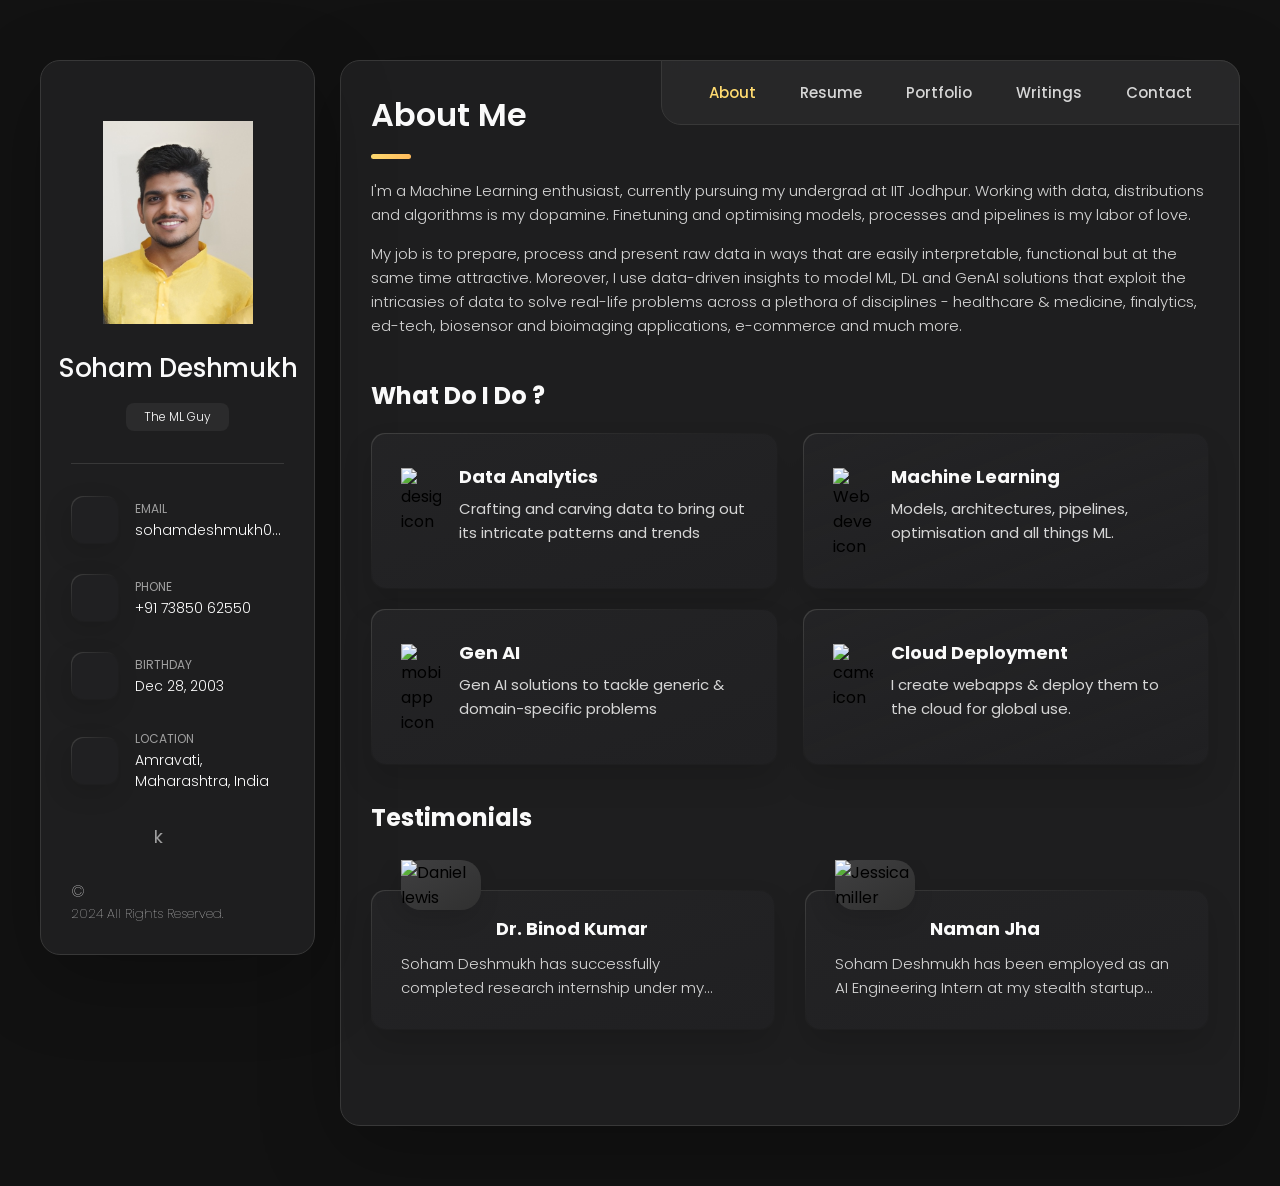
==== commit 29ee04dd: "Updated pic" ====
--- a/index.html
+++ b/index.html
@@ -42,7 +42,7 @@
       <div class="sidebar-info">
 
         <figure class="avatar-box">
-          <img src="./assets/images/my-avatar.png" alt="Soham Deshmukh" width="80">
+          <img src="./assets/images/myavataar.png" alt="Soham Deshmukh" width="80">
         </figure>
 
         <div class="info-content">
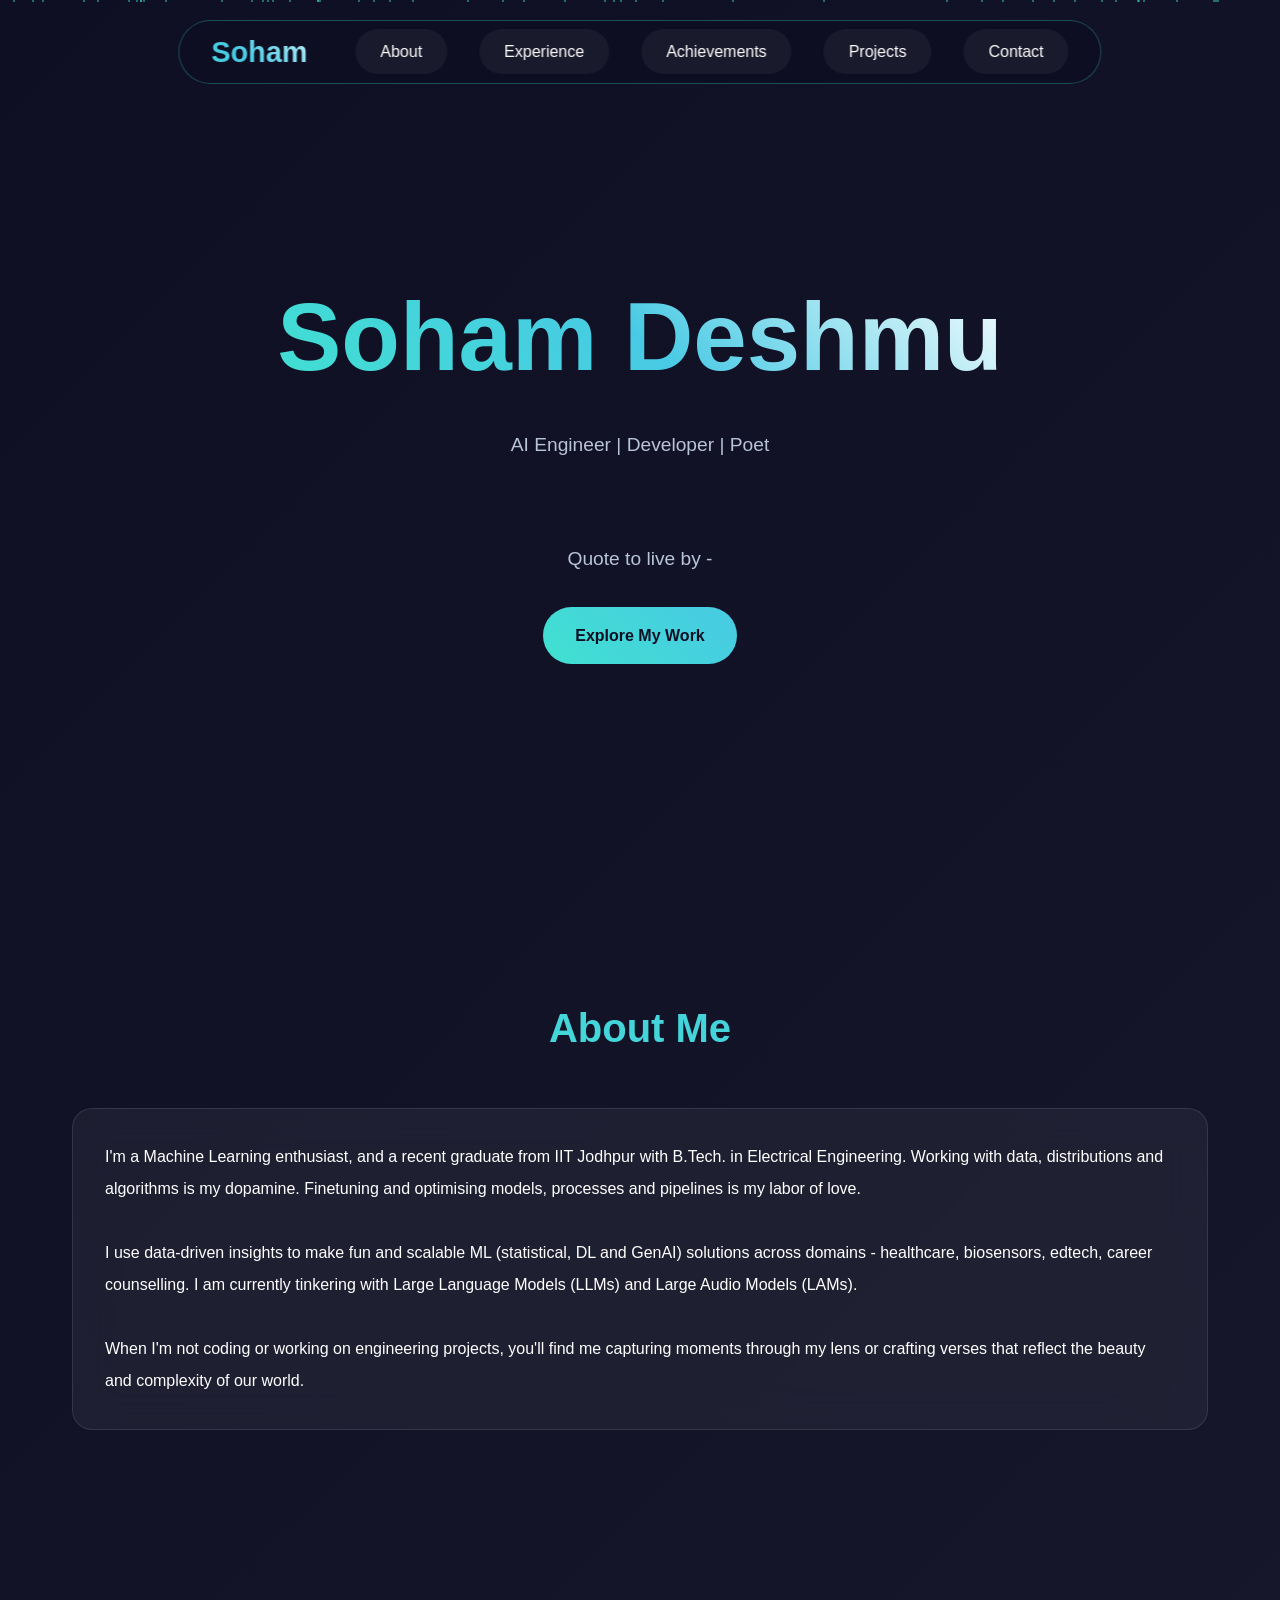
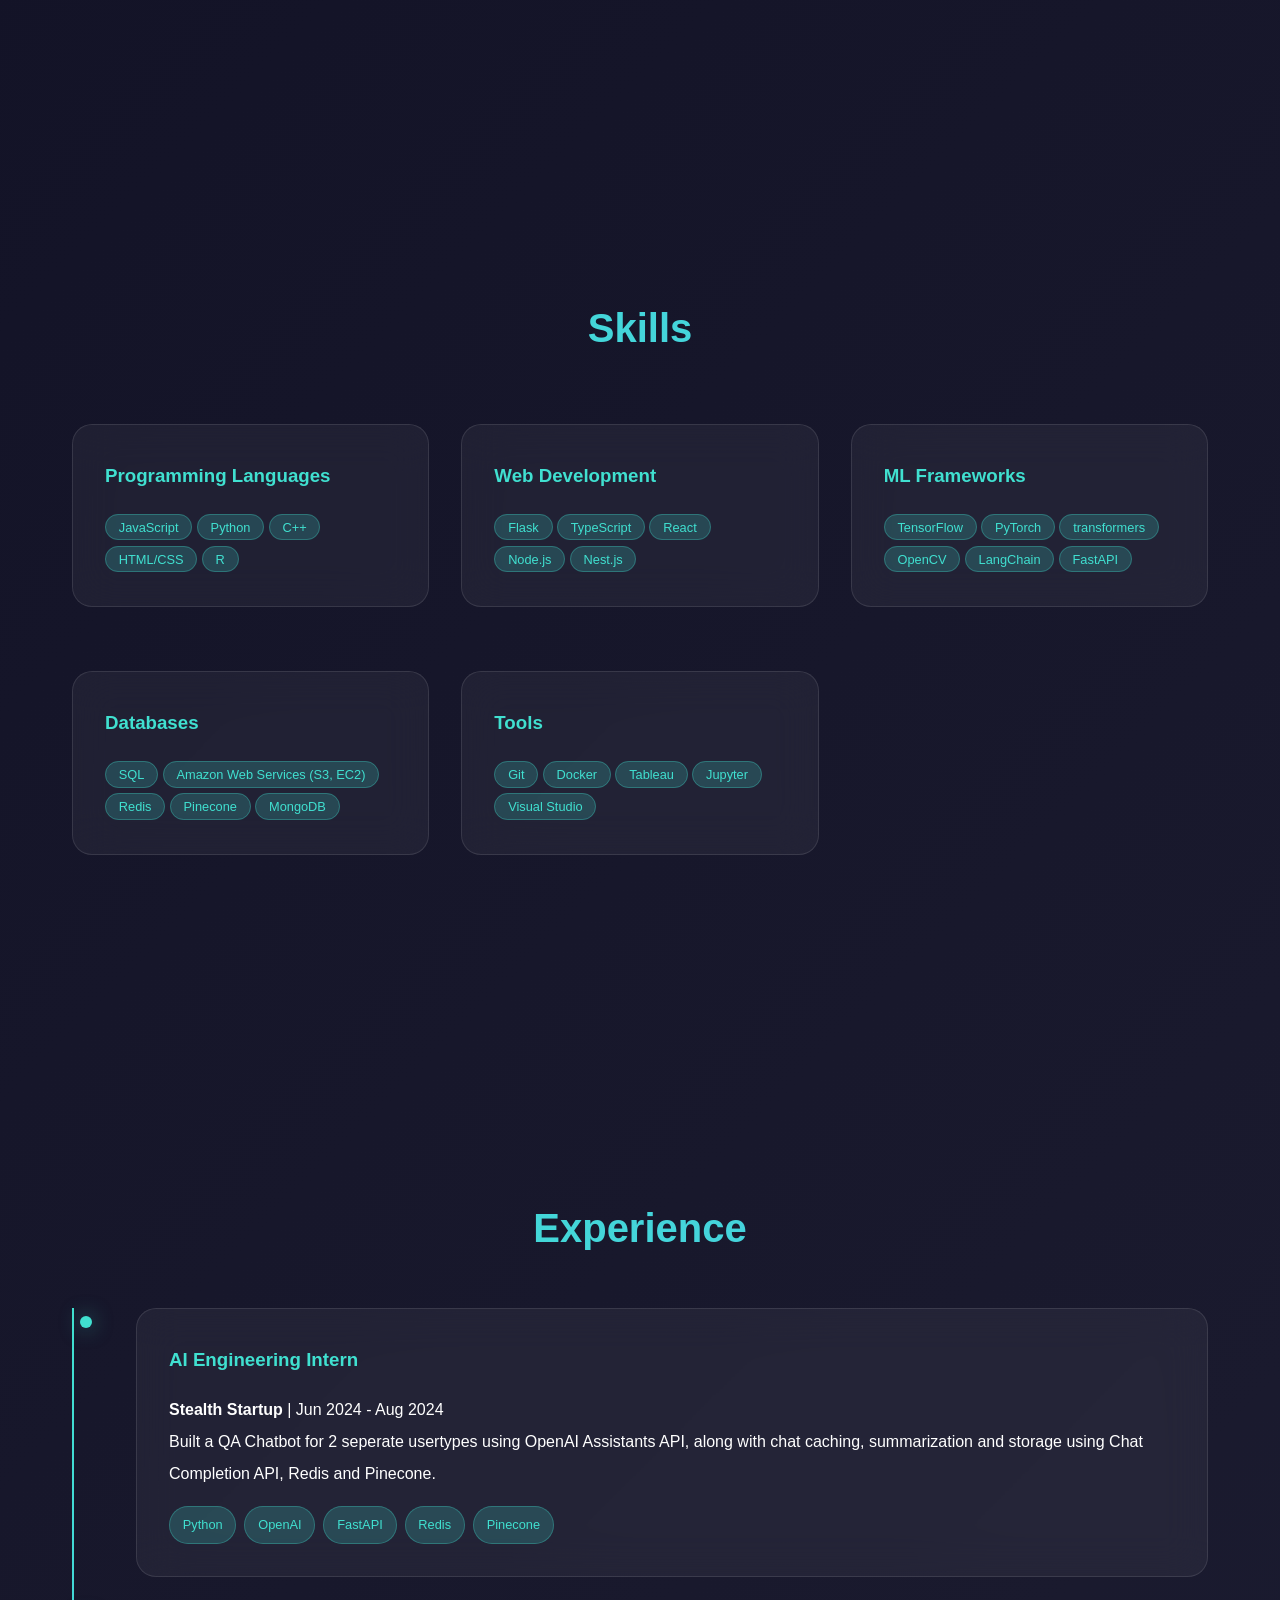
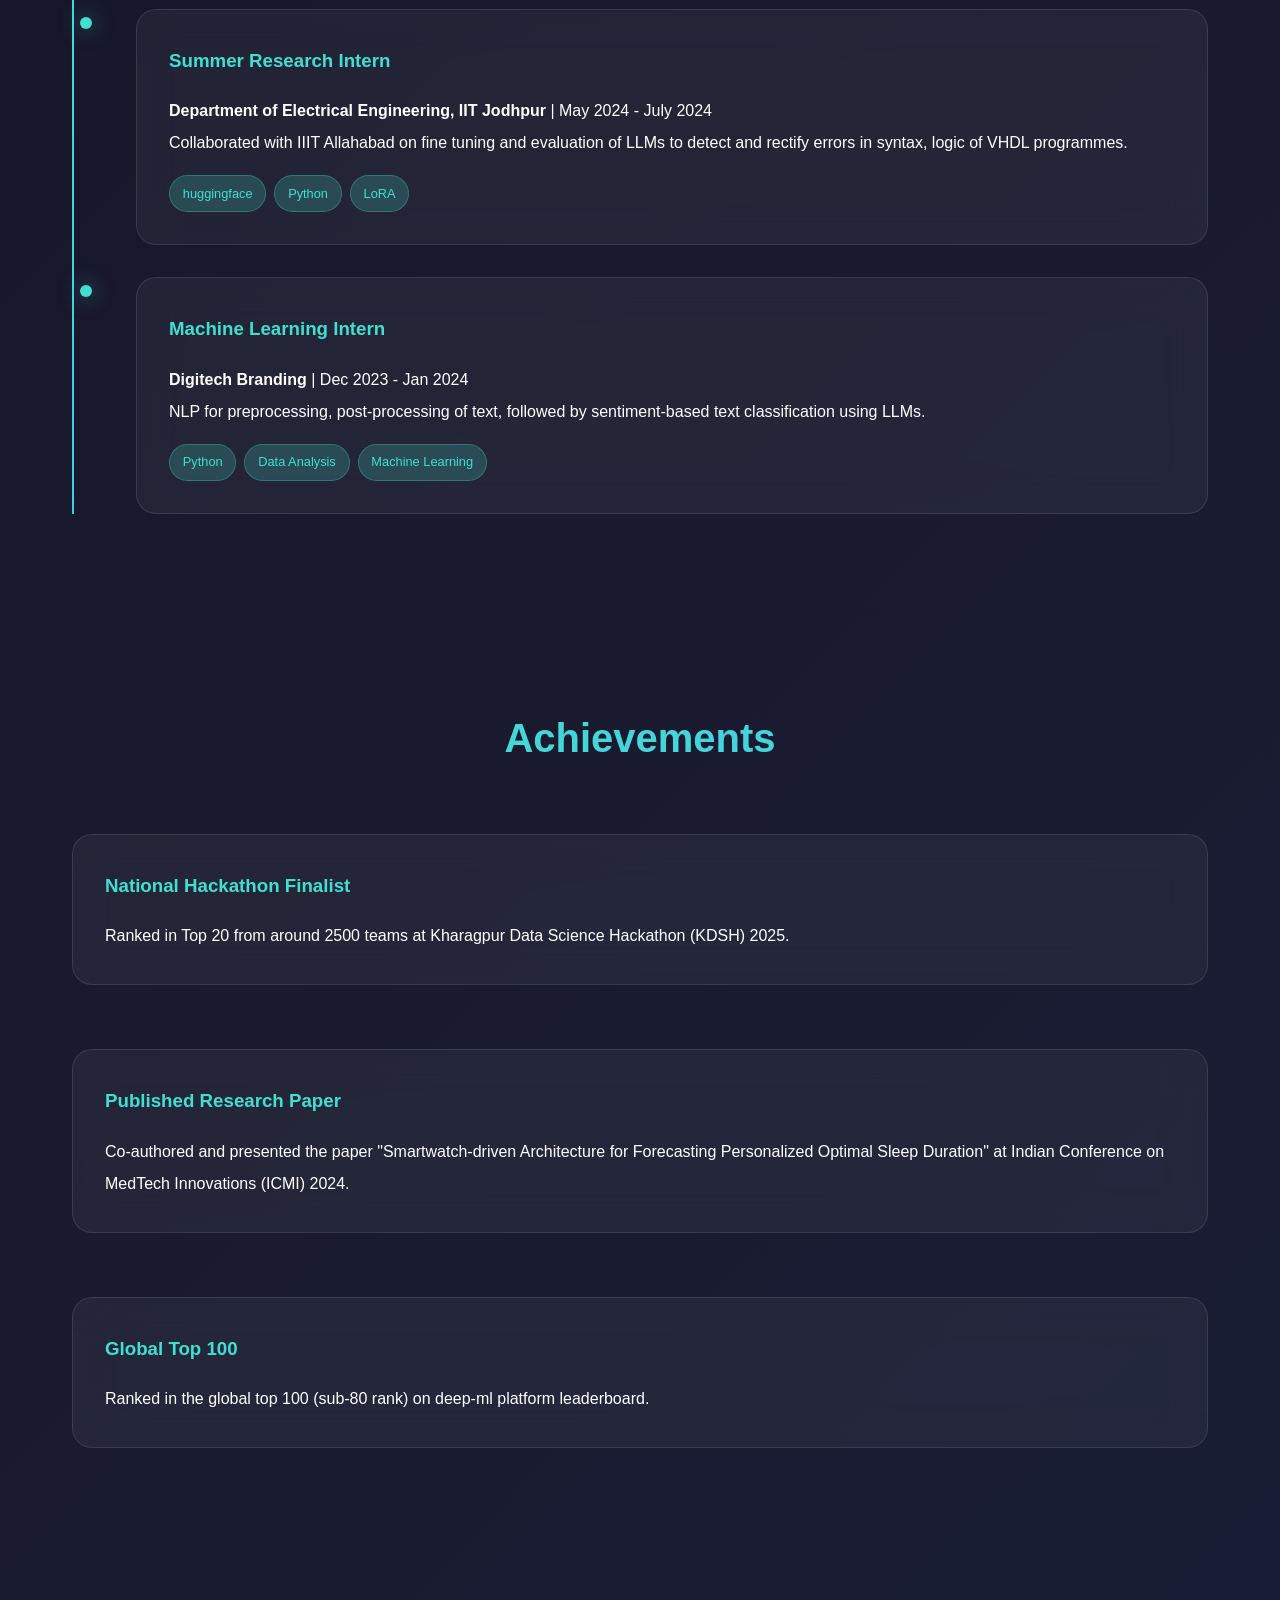
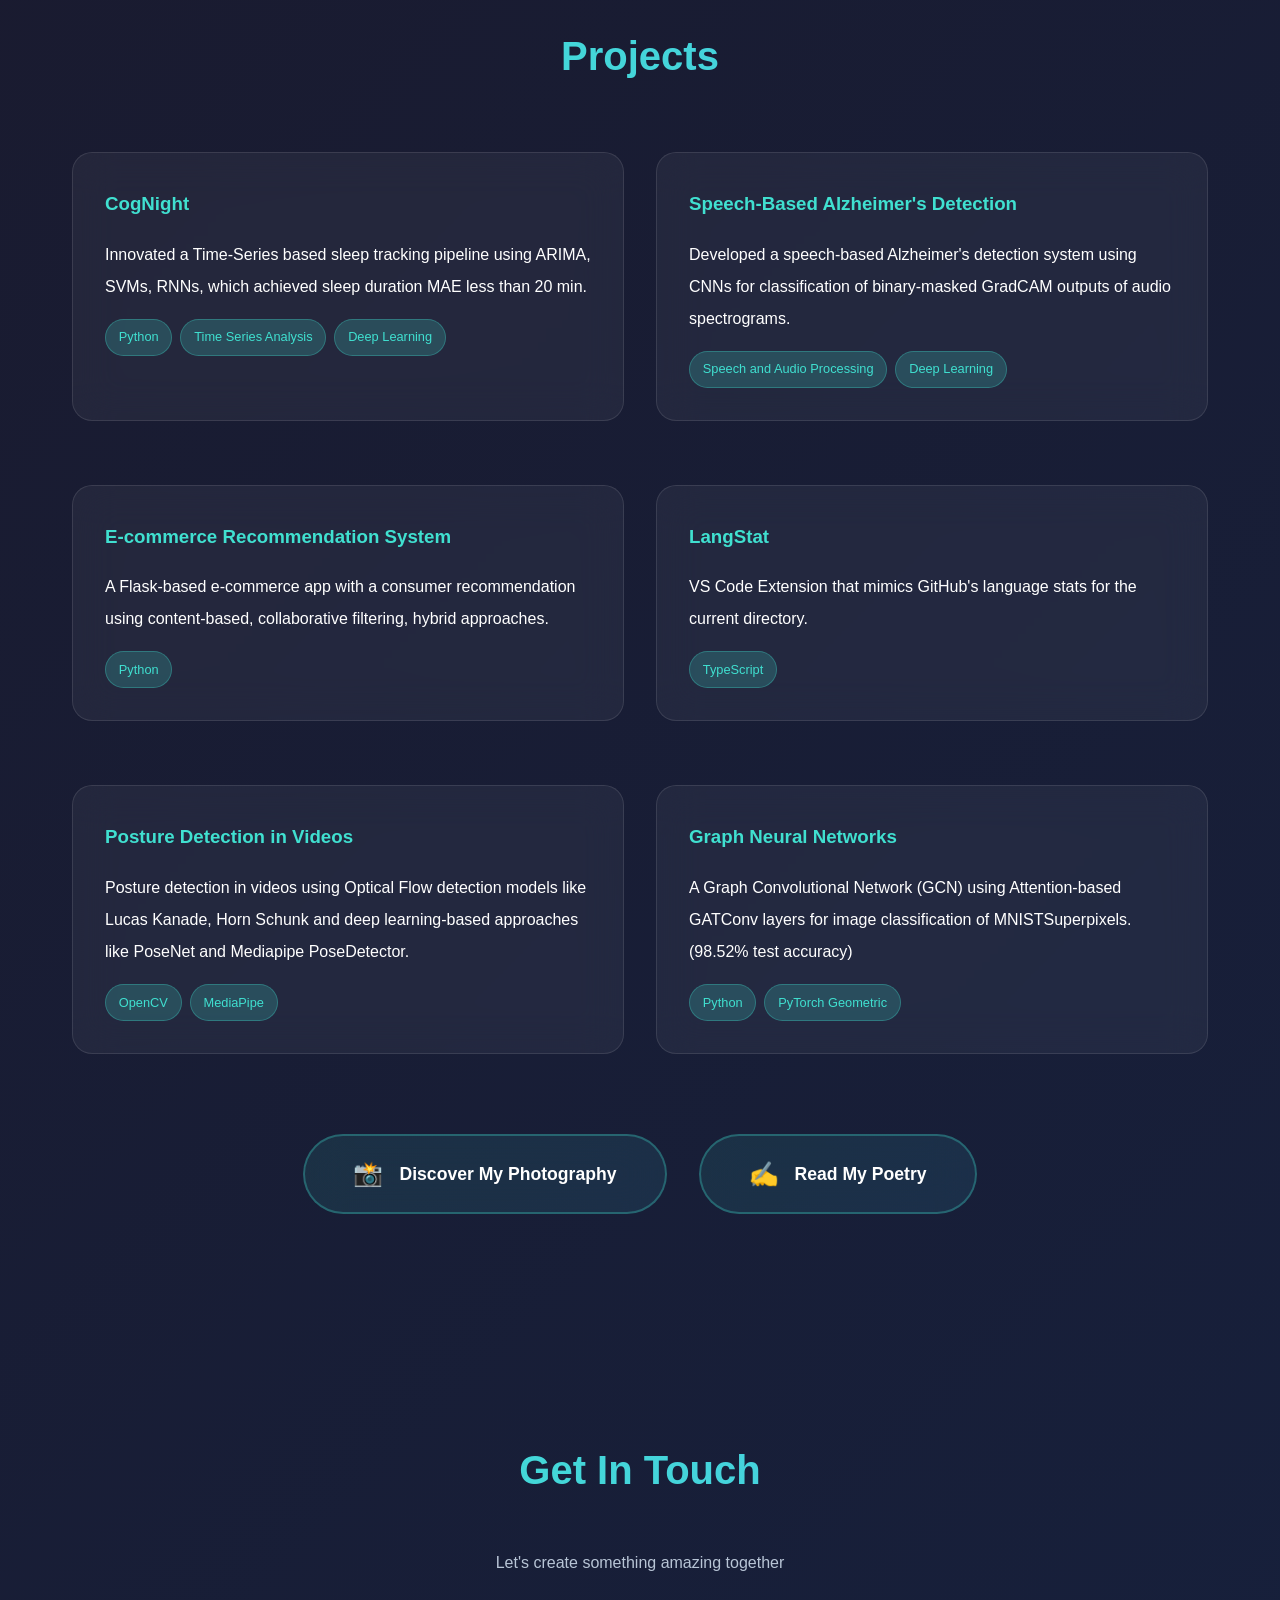
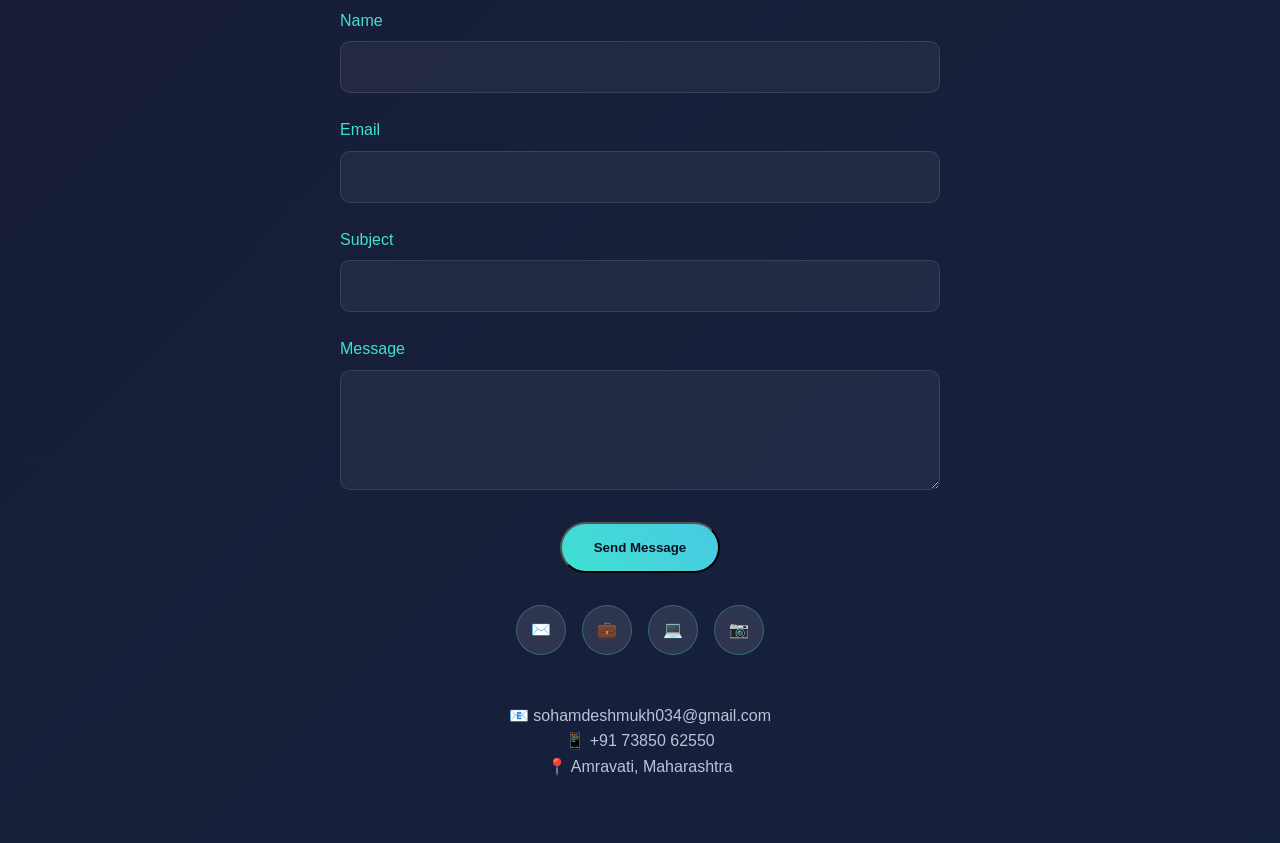
==== commit abd9de75: "Updated website" ====
--- a/index.html
+++ b/index.html
@@ -1,1065 +1,516 @@
 <!DOCTYPE html>
 <html lang="en">
-
 <head>
-  <meta charset="UTF-8">
-  <meta http-equiv="X-UA-Compatible" content="IE=edge">
-  <meta name="viewport" content="width=device-width, initial-scale=1.0">
-  <title>Soham Deshmukh - Portfolio</title>
-
-  <!--
-    - favicon
-  -->
-  <link rel="shortcut icon" href="./assets/images/logo.ico" type="image/x-icon">
-
-  <!--
-    - custom css link
-  -->
-  <link rel="stylesheet" href="./assets/css/style.css">
-
-  <!--
-    - google font link
-  -->
-  <link rel="preconnect" href="https://fonts.googleapis.com">
-  <link rel="preconnect" href="https://fonts.gstatic.com" crossorigin>
-  <link href="https://fonts.googleapis.com/css2?family=Poppins:wght@300;400;500;600&display=swap" rel="stylesheet">
+    <meta charset="UTF-8">
+    <meta name="viewport" content="width=device-width, initial-scale=1.0">
+    <title>Soham's Portfolio</title>
+    <link rel="stylesheet" href="style.css">
 </head>
 
+
 <body>
-
-  <!--
-    - #MAIN
-  -->
-
-  <main>
-
-    <!--
-      - #SIDEBAR
-    -->
-
-    <aside class="sidebar" data-sidebar>
-
-      <div class="sidebar-info">
-
-        <figure class="avatar-box">
-          <img src="./assets/images/myavataar.png" alt="Soham Deshmukh" width="80">
-        </figure>
-
-        <div class="info-content">
-          <h1 class="name" title="Soham Deshmukh">Soham Deshmukh</h1>
-
-          <p class="title">The ML Guy</p>
-        </div>
-
-        <button class="info_more-btn" data-sidebar-btn>
-          <span>Show Contacts</span>
-
-          <ion-icon name="chevron-down"></ion-icon>
-        </button>
-
-      </div>
-
-      <div class="sidebar-info_more">
-
-        <div class="separator"></div>
-
-        <ul class="contacts-list">
-
-          <li class="contact-item">
-
-            <div class="icon-box">
-              <ion-icon name="mail-outline"></ion-icon>
-            </div>
-
-            <div class="contact-info">
-              <p class="contact-title">Email</p>
-
-              <a href="mailto:sohamdeshmukh034@gmail.com" class="contact-link">sohamdeshmukh034@gmail.com</a>
-            </div>
-
-          </li>
-
-          <li class="contact-item">
-
-            <div class="icon-box">
-              <ion-icon name="phone-portrait-outline"></ion-icon>
-            </div>
-
-            <div class="contact-info">
-              <p class="contact-title">Phone</p>
-
-              <a href="tel:+917385062550" class="contact-link">+91 73850 62550</a>
-            </div>
-
-          </li>
-
-          <li class="contact-item">
-
-            <div class="icon-box">
-              <ion-icon name="calendar-outline"></ion-icon>
-            </div>
-
-            <div class="contact-info">
-              <p class="contact-title">Birthday</p>
-
-              <time datetime="2003-12-28">Dec 28, 2003</time>
-            </div>
-
-          </li>
-
-          <li class="contact-item">
-
-            <div class="icon-box">
-              <ion-icon name="location-outline"></ion-icon>
-            </div>
-
-            <div class="contact-info">
-              <p class="contact-title">Location</p>
-
-              <address>Amravati, Maharashtra, India</address>
-            </div>
-
-          </li>
-
-        </ul>
-
-        <div class="separator"></div>
-
-        <ul class="social-list">
-
-          <li class="social-item">
-            <a href="https://www.kaggle.com/sohamndeshmukh" class="social-link" target="_blank">
-              k
+    <!-- Animated background -->
+    <div class="bg-particles" id="particles"></div>
+
+    <!-- Navigation -->
+    <nav id="navbar">
+        <div class="nav-container">
+            <div class="logo">Soham</div>
+            <ul class="nav-links">
+                <li><a href="#about">About</a></li>
+                <li><a href="#experience">Experience</a></li>
+                <li><a href="#achievements">Achievements</a></li>
+                <li><a href="#projects">Projects</a></li>
+                <li><a href="#contact">Contact</a></li>
+            </ul>
+        </div>
+    </nav>
+
+    <!-- Hero Section -->
+    <section id="home" class="hero">
+        <div class="hero-content">
+            <h1>Soham Deshmukh</h1>
+            <p>AI Engineer | Developer | Poet</p>
+            <br>
+            <br>
+            <p>Quote to live by - <i></i> </p>
+            <a href="#projects" class="cta-button">Explore My Work</a>
+        </div>
+    </section>
+
+    <!-- About Section -->
+    <section id="about">
+        <h2>About Me</h2>
+        <div class="card">
+            <p>I'm a Machine Learning enthusiast, and a recent graduate from IIT Jodhpur with B.Tech. in Electrical Engineering. Working with data, distributions and algorithms is my dopamine. Finetuning and optimising models, processes and pipelines is my labor of love. </p>
+            <br>
+            <p>I use data-driven insights to make fun and scalable ML (statistical, DL and GenAI) solutions across domains - healthcare, biosensors, edtech, career counselling. I am currently tinkering with Large Language Models (LLMs) and Large Audio Models (LAMs).</p>
+            <br>
+            <p>When I'm not coding or working on engineering projects, you'll find me capturing moments through my lens or crafting verses that reflect the beauty and complexity of our world.</p>
+        </div>
+    </section>
+
+
+    <!-- Skills Section -->
+     <section id="skills">
+        <h2>Skills</h2>
+        <div class="grid grid-3">
+            <div class="card">
+                <h3>Programming Languages</h3>
+                <span class="skill-tag">JavaScript</span>
+                <span class="skill-tag">Python</span>
+                <span class="skill-tag">C++</span>
+                <br>
+                <span class="skill-tag">HTML/CSS</span>
+                <span class="skill-tag">R</span>
+            </div>
+            <div class="card">
+                <h3>Web Development</h3>
+                <span class="skill-tag">Flask</span>
+                <span class="skill-tag">TypeScript</span>
+                <span class="skill-tag">React</span>
+                <span class="skill-tag">Node.js</span>
+                <span class="skill-tag">Nest.js</span>
+                <br>
+            </div>
+            <div class="card">
+                <h3>ML Frameworks</h3>
+                <span class="skill-tag">TensorFlow</span>
+                <span class="skill-tag">PyTorch</span>
+                <span class="skill-tag">transformers</span>
+                <span class="skill-tag">OpenCV</span>
+                <span class="skill-tag">LangChain</span>
+                <span class="skill-tag">FastAPI</span>
+                <br>
+            </div>
+            <div class="card">
+                <h3>Databases</h3>
+                <span class="skill-tag">SQL</span>
+                <span class="skill-tag">Amazon Web Services (S3, EC2)</span>
+                <span class="skill-tag">Redis</span>
+                <span class="skill-tag">Pinecone</span>
+                <span class="skill-tag">MongoDB</span>
+            </div>
+            <div class="card">
+                <h3>Tools</h3>
+                <span class="skill-tag">Git</span>
+                <span class="skill-tag">Docker</span>
+                <span class="skill-tag">Tableau</span>
+                <span class="skill-tag">Jupyter</span>
+                <br>
+                <span class="skill-tag">Visual Studio</span>
+            </div>
+        </div>
+    </section>
+
+    <!-- Experience Section -->
+    <section id="experience">
+        <h2>Experience</h2>
+        <div class="timeline">
+            <div class="timeline-item">
+                <div class="card">
+                    <h3>AI Engineering Intern</h3>
+                    <p><strong>Stealth Startup</strong> | Jun 2024 - Aug 2024</p>
+                    <p>Built a QA Chatbot for 2 seperate usertypes using OpenAI Assistants API, along with chat caching, summarization and storage using Chat Completion API, Redis and Pinecone.</p>
+                    <div class="skills">
+                        <span class="skill-tag">Python</span>
+                        <span class="skill-tag">OpenAI</span>
+                        <span class="skill-tag">FastAPI</span>
+                        <span class="skill-tag">Redis</span>
+                        <span class="skill-tag">Pinecone</span>
+                    </div>
+                </div>
+            </div>
+            
+            <div class="timeline-item">
+                <div class="card">
+                    <h3>Summer Research Intern</h3>
+                    <p><strong>Department of Electrical Engineering, IIT Jodhpur</strong> | May 2024 - July 2024</p>
+                    <p>Collaborated with IIIT Allahabad on fine tuning and evaluation of LLMs to detect and rectify errors in syntax, logic of VHDL programmes.</p>
+                    <div class="skills">
+                        <span class="skill-tag">huggingface</span>
+                        <span class="skill-tag">Python</span>
+                        <span class="skill-tag">LoRA</span>
+                    </div>
+                </div>
+            </div>
+
+            <div class="timeline-item">
+                <div class="card">
+                    <h3>Machine Learning Intern</h3>
+                    <p><strong>Digitech Branding</strong> | Dec 2023 - Jan 2024</p>
+                    <p>NLP for preprocessing, post-processing of text, followed by sentiment-based text classification using LLMs.</p>
+                    <div class="skills">
+                        <span class="skill-tag">Python</span>
+                        <span class="skill-tag">Data Analysis</span>
+                        <span class="skill-tag">Machine Learning</span>
+                    </div>
+                </div>
+            </div>
+        </div>
+    </section>
+
+    <!-- Achievements Section -->
+    <section id="achievements">
+        <h2>Achievements</h2>
+        <div class="grid grid-1">
+            <div class="card">
+                <h3>National Hackathon Finalist</h3>
+                <p>Ranked in Top 20 from around 2500 teams at Kharagpur Data Science Hackathon (KDSH) 2025.</p>
+            </div>
+            <div class="card">
+                <h3>Published Research Paper</h3>
+                <p>Co-authored and presented the paper "Smartwatch-driven Architecture for Forecasting Personalized Optimal Sleep Duration" at Indian Conference on MedTech Innovations (ICMI) 2024.</p>
+            </div>
+            <div class="card">
+                <h3>Global Top 100</h3>
+                <p>Ranked in the global top 100 (sub-80 rank) on deep-ml platform leaderboard.</p>
+            </div>
+        </div>
+    </section>
+
+    <!-- Projects Section -->
+    <section id="projects">
+        <h2>Projects</h2>
+        <div class="grid grid-2">
+            <a class="card" href="https://github.com/SohamD34/CogNight" target="_blank" style="text-decoration: none; color: inherit;">
+                <h3>CogNight</h3>
+                <p>Innovated a Time-Series based sleep tracking pipeline using ARIMA, SVMs, RNNs, which achieved sleep duration MAE less than 20 min.</p>
+                <div class="skills">
+                    <span class="skill-tag">Python</span>
+                    <span class="skill-tag">Time Series Analysis</span>
+                    <span class="skill-tag">Deep Learning</span>
+                </div>
             </a>
-          </li>
-
-          <li class="social-item">
-            <a href="https://www.github.com/SohamD34" class="social-link" target="_blank">
-              <ion-icon name="logo-github"></ion-icon>
+
+
+            <a class="card" href="https://github.com/SohamD34/Speech-Based-Alzheimers-Detection" target="_blank" style="text-decoration: none; color: inherit;">
+                <h3>Speech-Based Alzheimer's Detection</h3>
+                <p>Developed a speech-based Alzheimer's detection system using CNNs for classification of binary-masked GradCAM outputs of audio spectrograms.</p>
+                <div class="skills">
+                    <span class="skill-tag">Speech and Audio Processing</span>
+                    <span class="skill-tag">Deep Learning</span>
+                </div>
             </a>
-          </li>
-
-          <li class="social-item">
-            <a href="https://www.instagram.com/so_uhhmm" class="social-link" target="_blank">
-              <ion-icon name="logo-instagram"></ion-icon>
+
+
+            <a class="card" href="https://github.com/SohamD34/Recommerce" target="_blank" style="text-decoration: none; color: inherit;">
+                <h3>E-commerce Recommendation System</h3>
+                <p>A Flask-based e-commerce app with a consumer recommendation using content-based, collaborative filtering, hybrid approaches.</p>
+                <div class="skills">
+                    <span class="skill-tag">Python</span>
+                </div>
             </a>
-          </li>
-
-          <li class="social-item">
-            <a href="https://www.linkedin.com/in/soham-deshmukh-iitj" class="social-link" target="_blank">
-              <ion-icon name="logo-linkedin"></ion-icon>
+
+            <a class="card" href="https://github.com/SohamD34/LangStat" target="_blank" style="text-decoration: none; color: inherit;">
+                <h3>LangStat</h3>
+                <p>VS Code Extension that mimics GitHub's language stats for the current directory.</p>
+                <div class="skills">
+                    <span class="skill-tag">TypeScript</span>
+                </div>
             </a>
-          </li>
-
-        </ul>
-
-      </div>
-      
-      <br>
-      <p style="align-items: center; font-size: small; color: white; font-weight: 100;"> <span style="font-size: medium;">&copy;</span> 2024 All Rights Reserved.</p>
-
-    </aside>
-
-
-
-
-
-    <!--
-      - #main-content
-    -->
-
-    <div class="main-content">
-
-      <!--
-        - #NAVBAR
-      -->
-
-      <nav class="navbar">
-
-        <ul class="navbar-list">
-
-          <li class="navbar-item">
-            <button class="navbar-link  active" data-nav-link>About</button>
-          </li>
-
-          <li class="navbar-item">
-            <button class="navbar-link" data-nav-link>Resume</button>
-          </li>
-
-          <li class="navbar-item">
-            <button class="navbar-link" data-nav-link>Portfolio</button>
-          </li>
-
-          <li class="navbar-item">
-            <button class="navbar-link" data-nav-link>Writings</button>
-          </li>
-
-          <li class="navbar-item">
-            <button class="navbar-link" data-nav-link>Contact</button>
-          </li>
-
-        </ul>
-
-
-      </nav>
-
-
-
-
-
-      <article class="about  active" data-page="about">
-
-        <header>
-          <h2 class="h2 article-title">About me</h2>
-        </header>
-
-        <section class="about-text">
-          <p>
-            I'm a Machine Learning enthusiast, currently pursuing my undergrad at IIT Jodhpur. Working with data, distributions and algorithms is my dopamine. 
-            Finetuning and optimising models, processes and pipelines is my labor of love.
-          </p>
-
-          <p>
-            My job is to prepare, process and present raw data in ways that are easily interpretable, functional but at the same time attractive.
-            Moreover, I use data-driven insights to model ML, DL and GenAI solutions that exploit the intricasies of data to solve real-life problems across a plethora of disciplines - 
-            healthcare & medicine, finalytics, ed-tech, biosensor and bioimaging applications, e-commerce and much more.
-          </p>
-        </section>
-
-
-        <!--
-          - service
-        -->
-
-        <section class="service">
-
-          <h3 class="h3 service-title">What do I do ?</h3>
-
-          <ul class="service-list">
-
-            <li class="service-item">
-
-              <div class="service-icon-box">
-                <img src="./assets/images/icon-design.svg
-                " alt="design icon" width="40">
-              </div>
-
-              <div class="service-content-box">
-                <h4 class="h4 service-item-title">Data Analytics</h4>
-
-                <p class="service-item-text">
-                  Crafting and carving data to bring out its intricate patterns and trends
-                </p>
-              </div>
-
-            </li>
-
-            <li class="service-item">
-
-              <div class="service-icon-box">
-                <img src="./assets/images/icon-dev.svg" alt="Web development icon" width="40">
-              </div>
-
-              <div class="service-content-box">
-                <h4 class="h4 service-item-title">Machine Learning</h4>
-
-                <p class="service-item-text">
-                  Models, architectures, pipelines, optimisation and all things ML. 
-                </p>
-              </div>
-
-            </li>
-
-            <li class="service-item">
-
-              <div class="service-icon-box">
-                <img src="./assets/images/icon-app.svg" alt="mobile app icon" width="40">
-              </div>
-
-              <div class="service-content-box">
-                <h4 class="h4 service-item-title">Gen AI</h4>
-
-                <p class="service-item-text">
-                  Gen AI solutions to tackle generic & domain-specific problems 
-                </p>
-              </div>
-
-            </li>
-
-            <li class="service-item">
-
-              <div class="service-icon-box">
-                <img src="./assets/images/icon-photo.svg" alt="camera icon" width="40">
-              </div>
-
-              <div class="service-content-box">
-                <h4 class="h4 service-item-title">Cloud Deployment</h4>
-
-                <p class="service-item-text">
-                  I create webapps & deploy them to the cloud for global use. 
-                </p>
-              </div>
-
-            </li>
-
-          </ul>
-
-        </section>
-
-
-        <!--
-          - testimonials
-        -->
-
-        <section class="testimonials">
-
-          <h3 class="h3 testimonials-title">Testimonials</h3>
-
-          <ul class="testimonials-list has-scrollbar">
-
-            <li class="testimonials-item">
-              <div class="content-card" data-testimonials-item>
-
-                <figure class="testimonials-avatar-box">
-                  <img src="./assets/images/avatar-4.png" alt="Daniel lewis" width="60" data-testimonials-avatar>
-                </figure>
-
-                <h4 class="h4 testimonials-item-title" data-testimonials-title>Dr. Binod Kumar</h4>
-
-                <div class="testimonials-text" data-testimonials-text>
-                  <p>
-                    Soham Deshmukh has successfully completed research internship under my guidance on the topic "Verilog Code Generation and Correction using Large Language 
-                    Models". His performance in the internship has been satisfactory. I wish him good luck in all his future endeavours.
-                  </p>
-                </div>
-
-              </div>
-            </li>
-
-            <li class="testimonials-item">
-              <div class="content-card" data-testimonials-item>
-
-                <figure class="testimonials-avatar-box">
-                  <img src="./assets/images/avatar-1.png" alt="Jessica miller" width="60" data-testimonials-avatar>
-                </figure>
-
-                <h4 class="h4 testimonials-item-title" data-testimonials-title>Naman Jha</h4>
-
-                <div class="testimonials-text" data-testimonials-text>
-                  <p>
-                    Soham Deshmukh has been employed as an AI Engineering Intern at my stealth startup since June 2024. During his tenure, he has made good 
-                    contributions to our projects, particularly in developing LLM-based functionalities. His performance has been satisfactory, and he continues to 
-                    be a dedicated member of our team.
-                  </p>
-                </div>
-
-              </div>
-            </li>
-
-          </ul>
-
-        </section>
-
+
+            <a class="card" href="https://github.com/SohamD34/Posture-Detection-in-Videos" target="_blank" style="text-decoration: none; color: inherit;">
+                <h3>Posture Detection in Videos</h3>
+                <p>Posture detection in videos using Optical Flow detection models like Lucas Kanade, Horn Schunk and deep learning-based approaches like PoseNet and Mediapipe PoseDetector.</p>
+                <div class="skills">
+                    <span class="skill-tag">OpenCV</span>
+                    <span class="skill-tag">MediaPipe</span>
+                </div>
+            </a>
+
+            <a class="card" href="https://github.com/SohamD34/GNN" target="_blank" style="text-decoration: none; color: inherit;">
+                <h3>Graph Neural Networks</h3>
+                <p>A Graph Convolutional Network (GCN) using Attention-based GATConv layers for image classification of MNISTSuperpixels. (98.52% test accuracy)</p>
+                <div class="skills">
+                    <span class="skill-tag">Python</span>
+                    <span class="skill-tag">PyTorch Geometric</span>
+                </div>
+            </a>
+        </div>
+
+        <!-- Creative Reveal Buttons -->
+        <div class="reveal-buttons">
+            <button class="reveal-btn" id="showPhotography">
+                <span class="icon">📸</span>
+                <span>Discover My Photography</span>
+            </button>
+            <button class="reveal-btn" id="showPoetry">
+                <span class="icon">✍️</span>
+                <span>Read My Poetry</span>
+            </button>
+        </div>
+    </section>
+
+    <!-- Photography Section (Hidden) -->
+    <section id="photography" class="hidden-section">
+        <div class="close-btn" onclick="hideSection('photography')">×</div>
+        <h2>Photography</h2>
+        <p style="text-align: center; margin-bottom: 2rem; color: #b8c5d6;">Capturing moments, telling stories through the lens</p>
         
-
-        <div class="modal-container" data-modal-container>
-
-          <div class="overlay" data-overlay></div>
-
-          <section class="testimonials-modal">
-
-            <button class="modal-close-btn" data-modal-close-btn>
-              <ion-icon name="close-outline"></ion-icon>
-            </button>
-
-            <div class="modal-img-wrapper">
-              <figure class="modal-avatar-box">
-                <img src="./assets/images/avatar-1.png" alt="Daniel lewis" width="80" data-modal-img>
-              </figure>
-
-              <img src="./assets/images/icon-quote.svg" alt="quote icon">
-            </div>
-
-            <div class="modal-content">
-
-              <h4 class="h3 modal-title" data-modal-title>Daniel lewis</h4>
-
-              <time datetime="2021-06-14">14 June, 2021</time>
-
-              <div data-modal-text>
-                <p>
-                  Richard was hired to create a corporate identity. We were very pleased with the work done. She has a
-                  lot of experience
-                  and is very concerned about the needs of client. Lorem ipsum dolor sit amet, ullamcous cididt
-                  consectetur adipiscing
-                  elit, seds do et eiusmod tempor incididunt ut laborels dolore magnarels alia.
-                </p>
-              </div>
-
-            </div>
-
-          </section>
-
-        </div>
-
-
-
-        <section class="clients"> </section>
-
-
-      </article>
-
-
-
-
-      <!--- #RESUME-->
-
-      <article class="resume" data-page="resume">
-
-        <header>
-          <h2 class="h2 article-title">Resume</h2>
-        </header>
-
-        <section class="timeline">
-
-          <div class="title-wrapper">
-            <div class="icon-box">
-              <ion-icon name="book-outline"></ion-icon>
-            </div>
-
-            <h3 class="h3">Education</h3>
-          </div>
-
-          <ol class="timeline-list">
-
-            <li class="timeline-item">
-
-              <h4 class="h4 timeline-item-title">Indian Institute of Technology Jodhpur</h4>
-              <span>2021 — 2025</span>
-              <p class="timeline-text">
-                Bachelor of Technology (B.Tech.) in Electrical Engineering with electives in Machine Learning, Deep Learning, ML for Economics
-              </p>
-
-            </li>
-
-          </ol>
-
-        </section>
-
-        <section class="timeline">
-
-          <div class="title-wrapper">
-            <div class="icon-box">
-              <ion-icon name="book-outline"></ion-icon>
-            </div>
-
-            <h3 class="h3">Experience</h3>
-          </div>
-
-          <ol class="timeline-list">
-
-            <li class="timeline-item">
-
-              <h4 class="h4 timeline-item-title">AI Engineering Intern, Stealth Startup (US)</h4>
-              <span>June 2024 - Aug 2024</span>
-              <p class="timeline-text">
-                – Built a LLM-driven QA Chatbot using OpenAI Assistants API, served via FastAPI function calls. <br>
-                – Incorporated a RAG pipeline using relational databases like PineconeDB, MongoDB Atlas.
-              </p>
-
-            </li>
-
-            <li class="timeline-item">
-
-              <h4 class="h4 timeline-item-title">ML Research Intern, IIIT Allahabad</h4>
-              <span>May 2024 - July 2024</span>
-              <p class="timeline-text">
-                – Fine-tuned SOTA LLMs using LoRA to generate, detect and rectify errors in Verilog (VHDL) programmes. <br>
-                – Evaluated the performance of base and finetuned open-source models - Codegen-16B and Llama2-7B.
-              </p>
-
-            </li>
-
-            <li class="timeline-item">
-
-              <h4 class="h4 timeline-item-title">ML Intern, SkyBug Technologies</h4>
-              <span>Dec 2023 - Jan 2024</span>
-              <p class="timeline-text">
-                – Leveraged NLP for processing and clustering of text embeddings for text segregation. <br>
-                – Achieved 63% testing accuracy, 57% recall score in multi-class text classification with BERT, ensemble methods. 
-              </p>
-
-            </li>
-
-          </ol>
-
-        </section>
-
-        <section class="skill">
-
-          <h3 class="h3 skills-title">My skills</h3>
-
-          <ul class="skills-list content-card">
-
-            <li class="skills-item">
-
-              <div class="title-wrapper">
-                <h5 class="h5">Python</h5>
-                <data value="90">90%</data>
-              </div>
-
-              <div class="skill-progress-bg">
-                <div class="skill-progress-fill" style="width: 90%;"></div>
-              </div>
-
-            </li>
-
-            <li class="skills-item">
-
-              <div class="title-wrapper">
-                <h5 class="h5">R</h5>
-                <data value="70">70%</data>
-              </div>
-
-              <div class="skill-progress-bg">
-                <div class="skill-progress-fill" style="width: 70%;"></div>
-              </div>
-
-            </li>
-
-            <li class="skills-item">
-
-              <div class="title-wrapper">
-                <h5 class="h5">C/C++</h5>
-                <data value="90">90%</data>
-              </div>
-
-              <div class="skill-progress-bg">
-                <div class="skill-progress-fill" style="width: 90%;"></div>
-              </div>
-
-            </li>
-
-            <li class="skills-item">
-
-              <div class="title-wrapper">
-                <h5 class="h5">SQL</h5>
-                <data value="70">70%</data>
-              </div>
-
-              <div class="skill-progress-bg">
-                <div class="skill-progress-fill" style="width: 70%;"></div>
-              </div>
-
-            </li>
-
-            <li class="skills-item">
-
-              <div class="title-wrapper">
-                <h5 class="h5">Docker</h5>
-                <data value="70">70%</data>
-              </div>
-
-              <div class="skill-progress-bg">
-                <div class="skill-progress-fill" style="width: 70%;"></div>
-              </div>
-
-            </li>
-
-            <li class="skills-item">
-
-              <div class="title-wrapper">
-                <h5 class="h5">Tableau</h5>
-                <data value="80">80%</data>
-              </div>
-
-              <div class="skill-progress-bg">
-                <div class="skill-progress-fill" style="width: 80%;"></div>
-              </div>
-
-            </li>
-
-          </ul>
-
-        </section>
-
-      </article>
-
-
-
-
-
-      <!--
-        - #PORTFOLIO
-      -->
-
-      <article class="portfolio" data-page="portfolio">
-
-        <header>
-          <h2 class="h2 article-title">Portfolio</h2>
-        </header>
-
-        <section class="projects">
-
-          <!-- <ul class="filter-list">
-
-            <li class="filter-item">
-              <button class="active" data-filter-btn>All</button>
-            </li>
-
-            <li class="filter-item">
-              <button data-filter-btn>Deep Learning</button>
-            </li>
-
-            <li class="filter-item">
-              <button data-filter-btn>Simulations</button>
-            </li>
-
-            <li class="filter-item">
-              <button data-filter-btn>Web development</button>
-            </li>
-
-          </ul> -->
-
-          <div class="filter-select-box">
-
-            <button class="filter-select" data-select>
-
-              <!-- <div class="select-value" data-select-value>Select category</div>
-
-              <div class="select-icon">
-                <ion-icon name="chevron-down"></ion-icon>
-              </div> -->
-
-            </button>
-
-            <ul class="select-list">
-
-              <!-- <li class="select-item">
-                <button data-select-item>All</button>
-              </li> -->
-
-            </ul>
-
-          </div>
-
-          <ul class="project-list">
-
-            <li class="project-item  active" data-filter-item data-category="web development">
-              <a href="https://github.com/SohamD34/Handwritten-Equation-Solver" target="_blank">
-
-                <figure class="project-img">
-                  <div class="project-item-icon-box">
-                    <ion-icon name="eye-outline"></ion-icon>
-                  </div>
-
-                  <img src="./assets/images/project-1.png" alt="finance" loading="lazy">
-                </figure>
-
-                <h3 class="project-title">Handwritten Equation Solver</h3>
-
-                <p class="project-category">Deep Learning</p>
-
-              </a>
-            </li>
-
-            <li class="project-item  active" data-filter-item data-category="web development">
-              <a href="https://github.com/SohamD34/VeriGen" target="_blank">
-
-                <figure class="project-img">
-                  <div class="project-item-icon-box">
-                    <ion-icon name="eye-outline"></ion-icon>
-                  </div>
-
-                  <img src="./assets/images/project-2.png" alt="orizon" loading="lazy">
-                </figure>
-
-                <h3 class="project-title">VeriGen</h3>
-
-                <p class="project-category">Research on LLMs for VHDL</p>
-
-              </a>
-            </li>
-
-            <li class="project-item  active" data-filter-item data-category="web design">
-              <a href="https://github.com/SohamD34/Tuna-tuner" target="_blank">
-
-                <figure class="project-img">
-                  <div class="project-item-icon-box">
-                    <ion-icon name="eye-outline"></ion-icon>
-                  </div>
-
-                  <img src="./assets/images/project-3.png" alt="fundo" loading="lazy">
-                </figure>
-
-                <h3 class="project-title">Tuna-Tuner</h3>
-
-                <p class="project-category">LLMs for Text Summarization</p>
-
-              </a>
-            </li>
-
-            <li class="project-item  active" data-filter-item data-category="applications">
-              <a href="https://github.com/SohamD34/Embedded-Hardware-Security" target="_blank">
-
-                <figure class="project-img">
-                  <div class="project-item-icon-box">
-                    <ion-icon name="eye-outline"></ion-icon>
-                  </div>
-
-                  <img src="./assets/images/project-4.png" alt="brawlhalla" loading="lazy">
-                </figure>
-
-                <h3 class="project-title">Embedded Hardware Security</h3>
-
-                <p class="project-category">Simulation</p>
-
-              </a>
-            </li>
-
-            <li class="project-item  active" data-filter-item data-category="web design">
-            <a href="https://www.github.com/AISocietyIITJ/CogNight/" target="_blank">
-
-                <figure class="project-img">
-                  <div class="project-item-icon-box">
-                    <ion-icon name="eye-outline"></ion-icon>
-                  </div>
-
-                  <img src="./assets/images/project-5.png" alt="dsm." loading="lazy">
-                </figure>
-
-                <h3 class="project-title">CogNight</h3>
-
-                <p class="project-category">Research Project</p>
-
-              </a>
-            </li>
-
-            <li class="project-item  active" data-filter-item data-category="web design">
-              <a href="https://www.github.com/SohamD34/Online-Retail-Recommendation-Analysis/" target="_blank">
-
-                <figure class="project-img">
-                  <div class="project-item-icon-box">
-                    <ion-icon name="eye-outline"></ion-icon>
-                  </div>
-
-                  <img src="./assets/images/project-6.png" alt="metaspark" loading="lazy">
-                </figure>
-
-                <h3 class="project-title">E-commerce Recommendation System</h3>
-
-                <p class="project-category">Course Project</p>
-
-              </a>
-            </li>
-
-            <li class="project-item  active" data-filter-item data-category="web development">
-              <a href="https://github.com/SohamD34/COVID-Detection/", target="_blank">
-
-                <figure class="project-img">
-                  <div class="project-item-icon-box">
-                    <ion-icon name="eye-outline"></ion-icon>
-                  </div>
-
-                  <img src="./assets/images/project-7.png" alt="summary" loading="lazy">
-                </figure>
-
-                <h3 class="project-title">COVID-19 Detection</h3>
-
-                <p class="project-category">Course Project</p>
-
-              </a>
-            </li>
-
-
-            <li class="project-item  active" data-filter-item data-category="web development">
-              <a href="https://github.com/SohamD34/Skybug-Movie-Genre-Classification/">
-
-                <figure class="project-img">
-                  <div class="project-item-icon-box">
-                    <ion-icon name="eye-outline"></ion-icon>
-                  </div>
-
-                  <img src="./assets/images/project-8.png" alt="arrival" loading="lazy">
-                </figure>
-
-                <h3 class="project-title">Movie Genre Classification</h3>
-
-                <p class="project-category">NLP</p>
-
-              </a>
-            </li>
-
-          </ul>
-
-        </section>
-
-      </article>
-
-
-
-
-
-      <!--
-        - #writings
-      -->
-
-      <article class="writings" data-page="writings">
-
-        <header>
-          <h2 class="h2 article-title">Writings</h2>
-        </header>
-
-        <p style="color: white;"> Will be posted soon. Stay tuned... </p>
-        <!-- <section class="writings-posts">
-
-          <ul class="writings-posts-list">
-
-            <li class="writings-post-item">
-              <a href="#">
-
-                <figure class="writings-banner-box">
-                  <img src="./assets/images/writings-1.jpg" alt="Design conferences in 2022" loading="lazy">
-                </figure>
-
-                <div class="writings-content">
-
-                  <div class="writings-meta">
-                    <p class="writings-category">Design</p>
-
-                    <span class="dot"></span>
-
-                    <time datetime="2022-02-23">Fab 23, 2022</time>
-                  </div>
-
-                  <h3 class="h3 writings-item-title">Design conferences in 2022</h3>
-
-                  <p class="writings-text">
-                    Veritatis et quasi architecto beatae vitae dicta sunt, explicabo.
-                  </p>
-
-                </div>
-
-              </a>
-            </li>
-
-            <li class="writings-post-item">
-              <a href="#">
-
-                <figure class="writings-banner-box">
-                  <img src="./assets/images/writings-2.jpg" alt="Best fonts every designer" loading="lazy">
-                </figure>
-
-                <div class="writings-content">
-
-                  <div class="writings-meta">
-                    <p class="writings-category">Design</p>
-
-                    <span class="dot"></span>
-
-                    <time datetime="2022-02-23">Fab 23, 2022</time>
-                  </div>
-
-                  <h3 class="h3 writings-item-title">Best fonts every designer</h3>
-
-                  <p class="writings-text">
-                    Sed ut perspiciatis, nam libero tempore, cum soluta nobis est eligendi.
-                  </p>
-
-                </div>
-
-              </a>
-            </li>
-
-            <li class="writings-post-item">
-              <a href="#">
-
-                <figure class="writings-banner-box">
-                  <img src="./assets/images/writings-3.jpg" alt="Design digest #80" loading="lazy">
-                </figure>
-
-                <div class="writings-content">
-
-                  <div class="writings-meta">
-                    <p class="writings-category">Design</p>
-
-                    <span class="dot"></span>
-
-                    <time datetime="2022-02-23">Fab 23, 2022</time>
-                  </div>
-
-                  <h3 class="h3 writings-item-title">Design digest #80</h3>
-
-                  <p class="writings-text">
-                    Excepteur sint occaecat cupidatat no proident, quis nostrum exercitationem ullam corporis suscipit.
-                  </p>
-
-                </div>
-
-              </a>
-            </li>
-
-            <li class="writings-post-item">
-              <a href="#">
-
-                <figure class="writings-banner-box">
-                  <img src="./assets/images/writings-4.jpg" alt="UI interactions of the week" loading="lazy">
-                </figure>
-
-                <div class="writings-content">
-
-                  <div class="writings-meta">
-                    <p class="writings-category">Design</p>
-
-                    <span class="dot"></span>
-
-                    <time datetime="2022-02-23">Fab 23, 2022</time>
-                  </div>
-
-                  <h3 class="h3 writings-item-title">UI interactions of the week</h3>
-
-                  <p class="writings-text">
-                    Enim ad minim veniam, consectetur adipiscing elit, quis nostrud exercitation ullamco laboris nisi.
-                  </p>
-
-                </div>
-
-              </a>
-            </li>
-
-            <li class="writings-post-item">
-              <a href="#">
-
-                <figure class="writings-banner-box">
-                  <img src="./assets/images/writings-5.jpg" alt="The forgotten art of spacing" loading="lazy">
-                </figure>
-
-                <div class="writings-content">
-
-                  <div class="writings-meta">
-                    <p class="writings-category">Design</p>
-
-                    <span class="dot"></span>
-
-                    <time datetime="2022-02-23">Fab 23, 2022</time>
-                  </div>
-
-                  <h3 class="h3 writings-item-title">The forgotten art of spacing</h3>
-
-                  <p class="writings-text">
-                    Maxime placeat, sed do eiusmod tempor incididunt ut labore et dolore magna aliqua.
-                  </p>
-
-                </div>
-
-              </a>
-            </li>
-
-            <li class="writings-post-item">
-              <a href="#">
-
-                <figure class="writings-banner-box">
-                  <img src="./assets/images/writings-6.jpg" alt="Design digest #79" loading="lazy">
-                </figure>
-
-                <div class="writings-content">
-
-                  <div class="writings-meta">
-                    <p class="writings-category">Design</p>
-
-                    <span class="dot"></span>
-
-                    <time datetime="2022-02-23">Fab 23, 2022</time>
-                  </div>
-
-                  <h3 class="h3 writings-item-title">Design digest #79</h3>
-
-                  <p class="writings-text">
-                    Optio cumque nihil impedit uo minus quod maxime placeat, velit esse cillum.
-                  </p>
-
-                </div>
-
-              </a>
-            </li>
-
-          </ul>
-
-        </section> 
-      -->
-
-      </article>
-
-
-
-
-
-      <!--
-        - #CONTACT
-      -->
-
-      <article class="contact" data-page="contact">
-
-        <header>
-          <h2 class="h2 article-title">Contact</h2>
-        </header>
-
-        <section class="mapbox" data-mapbox>
-          <figure>
-            <iframe
-              src="https://www.google.com/maps/embed?pb=!1m18!1m12!1m3!1d43395.33913686051!2d77.78206290346786!3d20.93448042029815!2m3!1f0!2f0!3f0!3m2!1i1024!2i768!4f13.1!3m3!1m2!1s0x3bd6a4a67774bc15%3A0x3c7b3f78ca4f9635!2sAmravati%2C%20Maharashtra%2C%20India!5e0!3m2!1sen!2sus!4v1729486706058!5m2!1sen!2sus"></iframe>
-              width="400" height="300" loading="lazy"></iframe>
-          </figure>
-        </section>
-
-        <section class="contact-form">
-
-          <h3 class="h3 form-title">Contact Form</h3>
-
-          <form action="#" class="form" data-form>
-
-            <div class="input-wrapper">
-              <input type="text" name="fullname" class="form-input" placeholder="Full name" required data-form-input>
-
-              <input type="email" name="email" class="form-input" placeholder="Email address" required data-form-input>
-            </div>
-
-            <textarea name="message" class="form-input" placeholder="Your Message" required data-form-input></textarea>
-
-            <button class="form-btn" type="submit" disabled data-form-btn>
-              <ion-icon name="paper-plane"></ion-icon>
-              <span>Send Message</span>
-            </button>
-
-          </form>
-
-        </section>
-
-      </article>
-
-    </div>
-
-
-  </main>
-
-
-
-
-
-
-  <!--
-    - custom js link
-  -->
-  <script src="./assets/js/script.js"></script>
-
-  <!--
-    - ionicon link
-  -->
-  <script type="module" src="https://unpkg.com/ionicons@5.5.2/dist/ionicons/ionicons.esm.js"></script>
-  <script nomodule src="https://unpkg.com/ionicons@5.5.2/dist/ionicons/ionicons.js"></script>
-
-
-
+        <div class="photo-grid">
+            <div class="photo-item">
+                <div class="photo-placeholder">📸</div>
+            </div>
+            <div class="photo-item">
+                <div class="photo-placeholder">🌅</div>
+            </div>
+            <div class="photo-item">
+                <div class="photo-placeholder">🏔️</div>
+            </div>
+            <div class="photo-item">
+                <div class="photo-placeholder">🌸</div>
+            </div>
+            <div class="photo-item">
+                <div class="photo-placeholder">🌃</div>
+            </div>
+            <div class="photo-item">
+                <div class="photo-placeholder">📷</div>
+            </div>
+        </div>
+        
+        <p style="text-align: center; margin-top: 2rem; color: #40e0d0; font-style: italic;">
+            Replace placeholder icons with your actual photographs
+        </p>
+    </section>
+
+    <!-- Poetry Section (Hidden) -->
+    <section id="poetry" class="hidden-section">
+        <div class="close-btn" onclick="hideSection('poetry')">×</div>
+        <h2>Poetry</h2>
+        <p style="text-align: center; margin-bottom: 2rem; color: #b8c5d6;">Words that dance, emotions that sing</p>
+        
+        <!-- <div class="poem">
+            <div class="poem-title">Digital Dreams</div>
+            <p>In circuits deep and code so bright,<br>
+            Where logic meets the realm of light,<br>
+            I craft the future, line by line,<br>
+            Where human heart and tech combine.<br><br>
+            
+            Each function call, a whispered prayer,<br>
+            Each algorithm, beyond compare,<br>
+            In this digital symphony,<br>
+            I find my true identity.</p>
+        </div>
+
+        <div class="poem">
+            <div class="poem-title">Through the Lens</div>
+            <p>Moments frozen, time stands still,<br>
+            Captured light bends to my will,<br>
+            Stories told in frame and hue,<br>
+            Each photograph a world anew.<br><br>
+            
+            Shadows dance with golden rays,<br>
+            Memory lives through all my days,<br>
+            In every click, a heartbeat caught,<br>
+            Beauty found where it's least sought.</p>
+        </div>
+
+        <div class="poem">
+            <div class="poem-title">The Engineer's Canvas</div>
+            <p>Between the blueprint and the dream,<br>
+            Where nothing is quite what it seems,<br>
+            I paint with data, sketch with code,<br>
+            Build bridges on this digital road.<br><br>
+            
+            Art and science intertwined,<br>
+            In the landscape of my mind,<br>
+            Creating worlds both real and vast,<br>
+            Where future meets the storied past.</p>
+        </div> -->
+    </section>
+
+    <!-- Contact Section -->
+    <section id="contact">
+        <h2>Get In Touch</h2>
+        <p style="text-align: center; margin-bottom: 2rem; color: #b8c5d6;">Let's create something amazing together</p>
+        
+        <div class="contact-form">
+            <form>
+                <div class="form-group">
+                    <label for="name">Name</label>
+                    <input type="text" id="name" name="name" required>
+                </div>
+                <div class="form-group">
+                    <label for="email">Email</label>
+                    <input type="email" id="email" name="email" required>
+                </div>
+                <div class="form-group">
+                    <label for="subject">Subject</label>
+                    <input type="text" id="subject" name="subject" required>
+                </div>
+                <div class="form-group">
+                    <label for="message">Message</label>
+                    <textarea id="message" name="message" required></textarea>
+                </div>
+                <div style="text-align: center;">
+                    <button type="submit" class="cta-button">Send Message</button>
+                </div>
+            </form>
+        </div>
+
+        <div class="social-links">
+            <a href="mailto:sohamdeshmukh034@gmail.com" target="_blank" class="social-link">✉️</a>
+            <a href="https://linkedin.com/in/soham-deshmukh-iitj" target="_blank" class="social-link">💼</a>
+            <a href="https://github.com/SohamD34" target="_blank" class="social-link">💻</a>
+            <a href="https://instagram.com/so_uhhmm" target="_blank" class="social-link">📷</a>
+        </div>
+
+        <div style="text-align: center; margin-top: 3rem; color: #b8c5d6;">
+            <p>📧 sohamdeshmukh034@gmail.com</p>
+            <p>📱 +91 73850 62550</p>
+            <p>📍 Amravati, Maharashtra</p>
+        </div>
+    </section>
+
+    <script>
+        // Smooth scrolling for navigation links
+        document.querySelectorAll('a[href^="#"]').forEach(anchor => {
+            anchor.addEventListener('click', function (e) {
+                e.preventDefault();
+                const target = document.querySelector(this.getAttribute('href'));
+                if (target) {
+                    target.scrollIntoView({
+                        behavior: 'smooth',
+                        block: 'start'
+                    });
+                }
+            });
+        });
+
+        // Navbar scroll effect
+        window.addEventListener('scroll', () => {
+            const navbar = document.getElementById('navbar');
+            if (window.scrollY > 100) {
+                navbar.classList.add('scrolled');
+            } else {
+                navbar.classList.remove('scrolled');
+            }
+        });
+
+        // Intersection Observer for animations
+        const observerOptions = {
+            threshold: 0.1,
+            rootMargin: '0px 0px -50px 0px'
+        };
+
+        const observer = new IntersectionObserver((entries) => {
+            entries.forEach(entry => {
+                if (entry.isIntersecting) {
+                    entry.target.classList.add('visible');
+                }
+            });
+        }, observerOptions);
+
+        document.querySelectorAll('section').forEach(section => {
+            observer.observe(section);
+        });
+
+        // Create animated particles
+        function createParticles() {
+            const container = document.getElementById('particles');
+            const particleCount = 50;
+
+            for (let i = 0; i < particleCount; i++) {
+                const particle = document.createElement('div');
+                particle.className = 'particle';
+                particle.style.left = Math.random() * 100 + '%';
+                particle.style.animationDelay = Math.random() * 15 + 's';
+                particle.style.animationDuration = (Math.random() * 10 + 10) + 's';
+                container.appendChild(particle);
+            }
+        }
+
+        // Initialize particles
+        createParticles();
+
+        // Form submission handler
+        document.querySelector('form').addEventListener('submit', function(e) {
+            e.preventDefault();
+            alert('Thank you for your message! I\'ll get back to you soon.');
+            this.reset();
+        });
+
+        // Add hover effects to cards
+        document.querySelectorAll('.card').forEach(card => {
+            card.addEventListener('mouseenter', function() {
+                this.style.transform = 'translateY(-10px) rotateX(5deg)';
+            });
+            
+            card.addEventListener('mouseleave', function() {
+                this.style.transform = 'translateY(0) rotateX(0)';
+            });
+        });
+
+        // Hidden sections functionality
+        function showSection(sectionId) {
+            const section = document.getElementById(sectionId);
+            const button = document.getElementById('show' + sectionId.charAt(0).toUpperCase() + sectionId.slice(1));
+            
+            section.classList.add('show');
+            button.classList.add('active');
+            
+            // Smooth scroll to section
+            setTimeout(() => {
+                section.scrollIntoView({
+                    behavior: 'smooth',
+                    block: 'start'
+                });
+            }, 300);
+        }
+
+        function hideSection(sectionId) {
+            const section = document.getElementById(sectionId);
+            const button = document.getElementById('show' + sectionId.charAt(0).toUpperCase() + sectionId.slice(1));
+            
+            section.classList.remove('show');
+            button.classList.remove('active');
+            
+            // Scroll back to projects section
+            document.getElementById('projects').scrollIntoView({
+                behavior: 'smooth',
+                block: 'center'
+            });
+        }
+
+        // Add event listeners for reveal buttons
+        document.getElementById('showPhotography').addEventListener('click', () => showSection('photography'));
+        document.getElementById('showPoetry').addEventListener('click', () => showSection('poetry'));
+
+        // Logo click handler
+        document.querySelector('.logo').addEventListener('click', function() {
+            window.scrollTo({ top: 0, behavior: 'smooth' });
+        });
+
+        // Photo gallery click handler
+        document.querySelectorAll('.photo-item').forEach(item => {
+            item.addEventListener('click', function() {
+                alert('Photo gallery feature - replace with your actual photos and lightbox functionality!');
+            });
+        });
+
+        // Add typing effect to hero text
+        function typeWriter(element, text, speed = 100) {
+            let i = 0;
+            element.innerHTML = '';
+            function type() {
+                if (i < text.length) {
+                    element.innerHTML += text.charAt(i);
+                    i++;
+                    setTimeout(type, speed);
+                }
+            }
+            type();
+        }
+
+        // Initialize typing effect on load
+        window.addEventListener('load', function() {
+            const heroTitle = document.querySelector('.hero-content h1');
+            const originalText = heroTitle.textContent;
+            setTimeout(() => {
+                typeWriter(heroTitle, originalText, 150);
+            }, 1000);
+        });
+    </script>
 </body>
-
 </html>
--- a/style.css
+++ b/style.css
@@ -0,0 +1,700 @@
+* {
+    margin: 0;
+    padding: 0;
+    box-sizing: border-box;
+}
+
+body {
+    font-family: 'Inter', -apple-system, BlinkMacSystemFont, sans-serif;
+    line-height: 1.6;
+    color: #ffffff;
+    background: linear-gradient(135deg, #0f0f23 0%, #1a1a2e 50%, #16213e 100%);
+    overflow-x: hidden;
+}
+
+/* Animated background particles */
+.bg-particles {
+    position: fixed;
+    top: 0;
+    left: 0;
+    width: 100%;
+    height: 100%;
+    pointer-events: none;
+    z-index: -1;
+}
+
+.particle {
+    position: absolute;
+    width: 2px;
+    height: 2px;
+    background: rgba(64, 224, 208, 0.6);
+    border-radius: 50%;
+    animation: float 15s infinite linear;
+}
+
+@keyframes float {
+    0% {
+        transform: translateY(100vh) rotate(0deg);
+        opacity: 0;
+    }
+    10% {
+        opacity: 1;
+    }
+    50% {
+        transform: translateY(0) rotate(180deg);
+        opacity: 1;
+    }
+    70% {
+        transform: translateY(50vh) rotate(180deg);
+        opacity: 0.5;
+    }
+    90% {
+        opacity: 1;
+    }
+
+    100% {
+        transform: translateY(-100vh) rotate(360deg);
+        opacity: 0;
+    }
+}
+
+/* Creative floating navigation */
+nav {
+    position: fixed;
+    top: 20px;
+    left: 50%;
+    transform: translateX(-50%);
+    background: rgba(15, 15, 35, 0.9);
+    backdrop-filter: blur(20px);
+    border: 1px solid rgba(64, 224, 208, 0.3);
+    border-radius: 50px;
+    z-index: 1000;
+    transition: all 0.5s cubic-bezier(0.68, -0.55, 0.265, 1.55);
+    padding: 0.5rem 2rem;
+    animation: navFloat 6s ease-in-out infinite;
+}
+
+@keyframes navFloat {
+    0%,
+    25% {
+        transform: translateX(-50%) translateY(0px);
+    }
+    50% {
+        transform: translateX(-50%) translateY(-10px);
+    }
+    75% {
+        transform: translateX(-50%) translateY(5px);
+    }
+    100% {
+        transform: translateX(-50%) translateY(0px);
+    }
+}
+
+nav.scrolled {
+    background: rgba(15, 15, 35, 0.95);
+    box-shadow: 0 8px 32px rgba(0, 0, 0, 0.3);
+    border-color: rgba(64, 224, 208, 0.5);
+}
+
+.nav-container {
+    display: flex;
+    justify-content: center;
+    align-items: center;
+    gap: 3rem;
+}
+
+.logo {
+    font-size: 1.8rem;
+    font-weight: bold;
+    background: linear-gradient(45deg, #40e0d0, #48cae4, #ffffff, #40e0d0);
+    background-size: 300% 300%;
+    -webkit-background-clip: text;
+    -webkit-text-fill-color: transparent;
+    background-clip: text;
+    cursor: pointer;
+    animation: colorWave 4s ease-in-out infinite;
+    position: relative;
+}
+
+@keyframes waveText {
+
+    0%,
+    100% {
+        transform: translateY(0px) rotate(0deg);
+    }
+
+    25% {
+        transform: translateY(-5px) rotate(1deg);
+    }
+
+    50% {
+        transform: translateY(-8px) rotate(0deg);
+    }
+
+    75% {
+        transform: translateY(-3px) rotate(-1deg);
+    }
+}
+
+@keyframes colorWave {
+
+    0%,
+    100% {
+        background-position: 0% 50%;
+    }
+
+    50% {
+        background-position: 100% 50%;
+    }
+}
+
+.logo::after {
+    content: '✨';
+    position: absolute;
+    top: -10px;
+    right: -15px;
+    font-size: 0.8rem;
+    animation: sparkle 2s ease-in-out infinite;
+}
+
+@keyframes sparkle {
+
+    0%,
+    100% {
+        opacity: 0;
+        transform: scale(0.5) rotate(0deg);
+    }
+
+    50% {
+        opacity: 1;
+        transform: scale(1) rotate(180deg);
+    }
+}
+
+.nav-links {
+    display: flex;
+    list-style: none;
+    gap: 2rem;
+}
+
+.nav-links a {
+    color: #ffffff;
+    text-decoration: none;
+    transition: all 0.4s cubic-bezier(0.68, -0.55, 0.265, 1.55);
+    position: relative;
+    padding: 0.8rem 1.5rem;
+    border-radius: 25px;
+    background: rgba(255, 255, 255, 0.05);
+    backdrop-filter: blur(10px);
+    border: 1px solid transparent;
+}
+
+.nav-links a:hover {
+    background: rgba(64, 224, 208, 0.1);
+    border-color: rgba(64, 224, 208, 0.3);
+    transform: translateY(-3px) scale(1.05);
+    box-shadow: 0 10px 25px rgba(64, 224, 208, 0.2);
+}
+
+/* Sections */
+section {
+    min-height: 100vh;
+    padding: 6rem 2rem 4rem;
+    max-width: 1200px;
+    margin: 0 auto;
+    opacity: 0;
+    transform: translateY(50px);
+    transition: all 0.8s ease;
+}
+
+section.visible {
+    opacity: 1;
+    transform: translateY(0);
+}
+
+/* Hero Section */
+.hero {
+    display: flex;
+    align-items: center;
+    justify-content: center;
+    text-align: center;
+    position: relative;
+}
+
+
+@keyframes waveHero {
+    0% { transform: translateY(0px) rotate(0deg); }
+    10% { transform: translateY(-4px) rotate(0.4deg); }
+    20% { transform: translateY(-7px) rotate(0.7deg); }
+    30% { transform: translateY(-10px) rotate(1deg); }
+    40% { transform: translateY(-13px) rotate(0.7deg); }
+    50% { transform: translateY(-16px) rotate(0deg); }
+    60% { transform: translateY(-13px) rotate(-0.7deg); }
+    70% { transform: translateY(-10px) rotate(-1deg); }
+    80% { transform: translateY(-6px) rotate(-0.7deg); }
+    90% { transform: translateY(-2px) rotate(-0.3deg); }
+    100% { transform: translateY(0px) rotate(0deg); }
+}
+
+
+.hero-content h1 {
+    font-size: clamp(3rem, 8vw, 6rem);
+    font-weight: 800;
+    margin-bottom: 1rem;
+    background: linear-gradient(45deg, #40e0d0, #48cae4, #ffffff);
+    -webkit-background-clip: text;
+    -webkit-text-fill-color: transparent;
+    background-clip: text;
+    animation: glow 2s ease-in-out infinite alternate;
+    animation: waveHero 2s infinite;
+}
+
+@keyframes glow {
+    from {
+        filter: drop-shadow(0 0 20px rgba(64, 224, 208, 0.3));
+    }
+
+    to {
+        filter: drop-shadow(0 0 30px rgba(64, 224, 208, 0.6));
+    }
+}
+
+.hero-content p {
+    font-size: 1.2rem;
+    margin-bottom: 2rem;
+    color: #b8c5d6;
+}
+
+.cta-button {
+    display: inline-block;
+    padding: 1rem 2rem;
+    background: linear-gradient(45deg, #40e0d0, #48cae4);
+    color: #0f0f23;
+    text-decoration: none;
+    border-radius: 50px;
+    font-weight: 600;
+    transition: all 0.3s ease;
+    position: relative;
+    overflow: hidden;
+}
+
+.cta-button::before {
+    content: '';
+    position: absolute;
+    top: 0;
+    left: -100%;
+    width: 100%;
+    height: 100%;
+    background: linear-gradient(90deg, transparent, rgba(255, 255, 255, 0.3), transparent);
+    transition: left 0.5s;
+}
+
+.cta-button:hover::before {
+    left: 100%;
+}
+
+.cta-button:hover {
+    transform: translateY(-3px);
+    box-shadow: 0 10px 30px rgba(64, 224, 208, 0.4);
+}
+
+/* Cards */
+.card {
+    background: rgba(255, 255, 255, 0.05);
+    backdrop-filter: blur(20px);
+    border: 1px solid rgba(255, 255, 255, 0.1);
+    border-radius: 20px;
+    padding: 2rem;
+    margin: 1rem 0;
+    transition: all 0.3s ease;
+    position: relative;
+    overflow: hidden;
+    line-height: 2; /* Increased space between lines */
+}
+
+.card::before {
+    content: '';
+    position: absolute;
+    top: 0;
+    left: -100%;
+    width: 100%;
+    height: 100%;
+    background: linear-gradient(90deg, transparent, rgba(64, 224, 208, 0.1), transparent);
+    transition: left 0.8s;
+}
+
+.card:hover::before {
+    left: 100%;
+}
+
+.card:hover {
+    transform: translateY(-10px);
+    box-shadow: 0 20px 40px rgba(0, 0, 0, 0.3);
+    border-color: rgba(64, 224, 208, 0.3);
+}
+
+/* Grid layouts */
+.grid {
+    display: grid;
+    gap: 2rem;
+    margin-top: 3rem;
+}
+
+.grid-2 {
+    grid-template-columns: repeat(auto-fit, minmax(400px, 1fr));
+}
+
+.grid-3 {
+    grid-template-columns: repeat(auto-fit, minmax(300px, 1fr));
+}
+
+/* Experience timeline */
+.timeline {
+    position: relative;
+    padding-left: 2rem;
+}
+
+.timeline::before {
+    content: '';
+    position: absolute;
+    left: 0;
+    top: 0;
+    height: 100%;
+    width: 2px;
+    background: linear-gradient(to bottom, #40e0d0, #48cae4);
+}
+
+.timeline-item {
+    position: relative;
+    margin-bottom: 2rem;
+    padding-left: 2rem;
+}
+
+.timeline-item::before {
+    content: '';
+    position: absolute;
+    left: -1.5rem;
+    top: 0.5rem;
+    width: 12px;
+    height: 12px;
+    background: #40e0d0;
+    border-radius: 50%;
+    box-shadow: 0 0 20px rgba(64, 224, 208, 0.5);
+}
+
+/* Photo gallery */
+.photo-grid {
+    display: grid;
+    grid-template-columns: repeat(auto-fit, minmax(250px, 1fr));
+    gap: 1rem;
+    margin-top: 2rem;
+}
+
+.photo-item {
+    position: relative;
+    aspect-ratio: 1;
+    border-radius: 15px;
+    overflow: hidden;
+    background: linear-gradient(45deg, #40e0d0, #48cae4);
+    display: flex;
+    align-items: center;
+    justify-content: center;
+    cursor: pointer;
+    transition: all 0.3s ease;
+}
+
+.photo-item:hover {
+    transform: scale(1.05);
+    box-shadow: 0 15px 35px rgba(0, 0, 0, 0.3);
+}
+
+.photo-placeholder {
+    font-size: 3rem;
+    color: rgba(255, 255, 255, 0.8);
+}
+
+/* Poetry section */
+.poem {
+    background: rgba(255, 255, 255, 0.03);
+    border-left: 4px solid #40e0d0;
+    padding: 2rem;
+    margin: 2rem 0;
+    border-radius: 10px;
+    font-style: italic;
+    line-height: 1.8;
+}
+
+.poem-title {
+    font-size: 1.2rem;
+    font-weight: 600;
+    color: #40e0d0;
+    margin-bottom: 1rem;
+    font-style: normal;
+}
+
+/* Contact form */
+.contact-form {
+    max-width: 600px;
+    margin: 2rem auto;
+}
+
+.form-group {
+    margin-bottom: 1.5rem;
+}
+
+.form-group label {
+    display: block;
+    margin-bottom: 0.5rem;
+    color: #40e0d0;
+}
+
+.form-group input,
+.form-group textarea {
+    width: 100%;
+    padding: 1rem;
+    background: rgba(255, 255, 255, 0.05);
+    border: 1px solid rgba(255, 255, 255, 0.1);
+    border-radius: 10px;
+    color: #ffffff;
+    font-size: 1rem;
+    transition: all 0.3s ease;
+}
+
+.form-group input:focus,
+.form-group textarea:focus {
+    outline: none;
+    border-color: #40e0d0;
+    box-shadow: 0 0 20px rgba(64, 224, 208, 0.2);
+}
+
+.form-group textarea {
+    height: 120px;
+    resize: vertical;
+}
+
+/* Social links */
+.social-links {
+    display: flex;
+    gap: 1rem;
+    justify-content: center;
+    margin-top: 2rem;
+}
+
+.social-link {
+    width: 50px;
+    height: 50px;
+    background: rgba(255, 255, 255, 0.1);
+    border-radius: 50%;
+    display: flex;
+    align-items: center;
+    justify-content: center;
+    text-decoration: none;
+    color: #40e0d0;
+    transition: all 0.3s ease;
+    border: 1px solid rgba(64, 224, 208, 0.3);
+}
+
+.social-link:hover {
+    background: #40e0d0;
+    color: #0f0f23;
+    transform: translateY(-5px);
+    box-shadow: 0 10px 25px rgba(64, 224, 208, 0.4);
+}
+
+/* Skills tags */
+.skills {
+    display: flex;
+    flex-wrap: wrap;
+    gap: 0.5rem;
+    margin-top: 1rem;
+}
+
+.skill-tag {
+    background: rgba(64, 224, 208, 0.2);
+    color: #40e0d0;
+    padding: 0.3rem 0.8rem;
+    border-radius: 20px;
+    font-size: 0.8rem;
+    border: 1px solid rgba(64, 224, 208, 0.3);
+}
+
+/* Mobile responsiveness for new elements */
+@media (max-width: 768px) {
+    nav {
+        top: 10px;
+        left: 50%;
+        transform: translateX(-50%);
+        padding: 0.5rem 1rem;
+    }
+
+    .nav-container {
+        gap: 1rem;
+    }
+
+    .nav-links {
+        display: none;
+    }
+
+    .logo {
+        font-size: 1.4rem;
+    }
+
+    .reveal-buttons {
+        flex-direction: column;
+        align-items: center;
+        gap: 1rem;
+    }
+
+    .reveal-btn {
+        width: 80%;
+        justify-content: center;
+    }
+}
+
+/* Section titles */
+h2 {
+    font-size: 2.5rem;
+    text-align: center;
+    margin-bottom: 3rem;
+    background: linear-gradient(45deg, #40e0d0, #48cae4);
+    -webkit-background-clip: text;
+    -webkit-text-fill-color: transparent;
+    background-clip: text;
+}
+
+h3 {
+    color: #40e0d0;
+    margin-bottom: 1rem;
+}
+
+/* Hidden sections */
+.hidden-section {
+    display: none;
+    opacity: 0;
+    transform: translateY(30px);
+    transition: all 0.8s cubic-bezier(0.68, -0.55, 0.265, 1.55);
+}
+
+.hidden-section.show {
+    display: block;
+    opacity: 1;
+    transform: translateY(0);
+}
+
+/* Creative reveal buttons */
+.reveal-buttons {
+    display: flex;
+    gap: 2rem;
+    justify-content: center;
+    margin: 4rem 0;
+    flex-wrap: wrap;
+}
+
+.reveal-btn {
+    position: relative;
+    padding: 1.5rem 3rem;
+    background: linear-gradient(135deg, rgba(64, 224, 208, 0.1), rgba(72, 202, 228, 0.1));
+    border: 2px solid rgba(64, 224, 208, 0.3);
+    border-radius: 60px;
+    color: #ffffff;
+    font-size: 1.1rem;
+    font-weight: 600;
+    cursor: pointer;
+    transition: all 0.4s cubic-bezier(0.68, -0.55, 0.265, 1.55);
+    overflow: hidden;
+    backdrop-filter: blur(20px);
+    text-decoration: none;
+    display: inline-flex;
+    align-items: center;
+    gap: 1rem;
+}
+
+.reveal-btn::before {
+    content: '';
+    position: absolute;
+    top: 0;
+    left: -100%;
+    width: 100%;
+    height: 100%;
+    background: linear-gradient(90deg, transparent, rgba(64, 224, 208, 0.3), transparent);
+    transition: left 0.6s ease;
+}
+
+.reveal-btn:hover::before {
+    left: 100%;
+}
+
+.reveal-btn:hover {
+    transform: translateY(-8px) scale(1.05);
+    box-shadow: 0 20px 40px rgba(64, 224, 208, 0.3);
+    border-color: rgba(64, 224, 208, 0.8);
+    background: linear-gradient(135deg, rgba(64, 224, 208, 0.2), rgba(72, 202, 228, 0.2));
+}
+
+.reveal-btn .icon {
+    font-size: 1.5rem;
+    animation: bounce 2s ease-in-out infinite;
+}
+
+@keyframes bounce {
+
+    0%,
+    100% {
+        transform: translateY(0);
+    }
+
+    50% {
+        transform: translateY(-5px);
+    }
+}
+
+.reveal-btn.active {
+    background: linear-gradient(135deg, rgba(64, 224, 208, 0.3), rgba(72, 202, 228, 0.3));
+    border-color: #40e0d0;
+    box-shadow: 0 0 30px rgba(64, 224, 208, 0.4);
+}
+
+.reveal-btn.active .icon {
+    animation: spin 1s ease-in-out;
+}
+
+@keyframes spin {
+    from {
+        transform: rotate(0deg);
+    }
+
+    to {
+        transform: rotate(360deg);
+    }
+}
+
+/* Close button for hidden sections */
+.close-btn {
+    position: absolute;
+    top: 2rem;
+    right: 2rem;
+    background: rgba(255, 255, 255, 0.1);
+    border: 1px solid rgba(255, 255, 255, 0.2);
+    border-radius: 50%;
+    width: 40px;
+    height: 40px;
+    display: flex;
+    align-items: center;
+    justify-content: center;
+    color: #ffffff;
+    cursor: pointer;
+    transition: all 0.3s ease;
+    font-size: 1.2rem;
+}
+
+.close-btn:hover {
+    background: rgba(255, 100, 100, 0.3);
+    border-color: rgba(255, 100, 100, 0.5);
+    transform: scale(1.1);
+}
+
+/* Enhanced sections with relative positioning for close button */
+#photography.hidden-section,
+#poetry.hidden-section {
+    position: relative;
+}
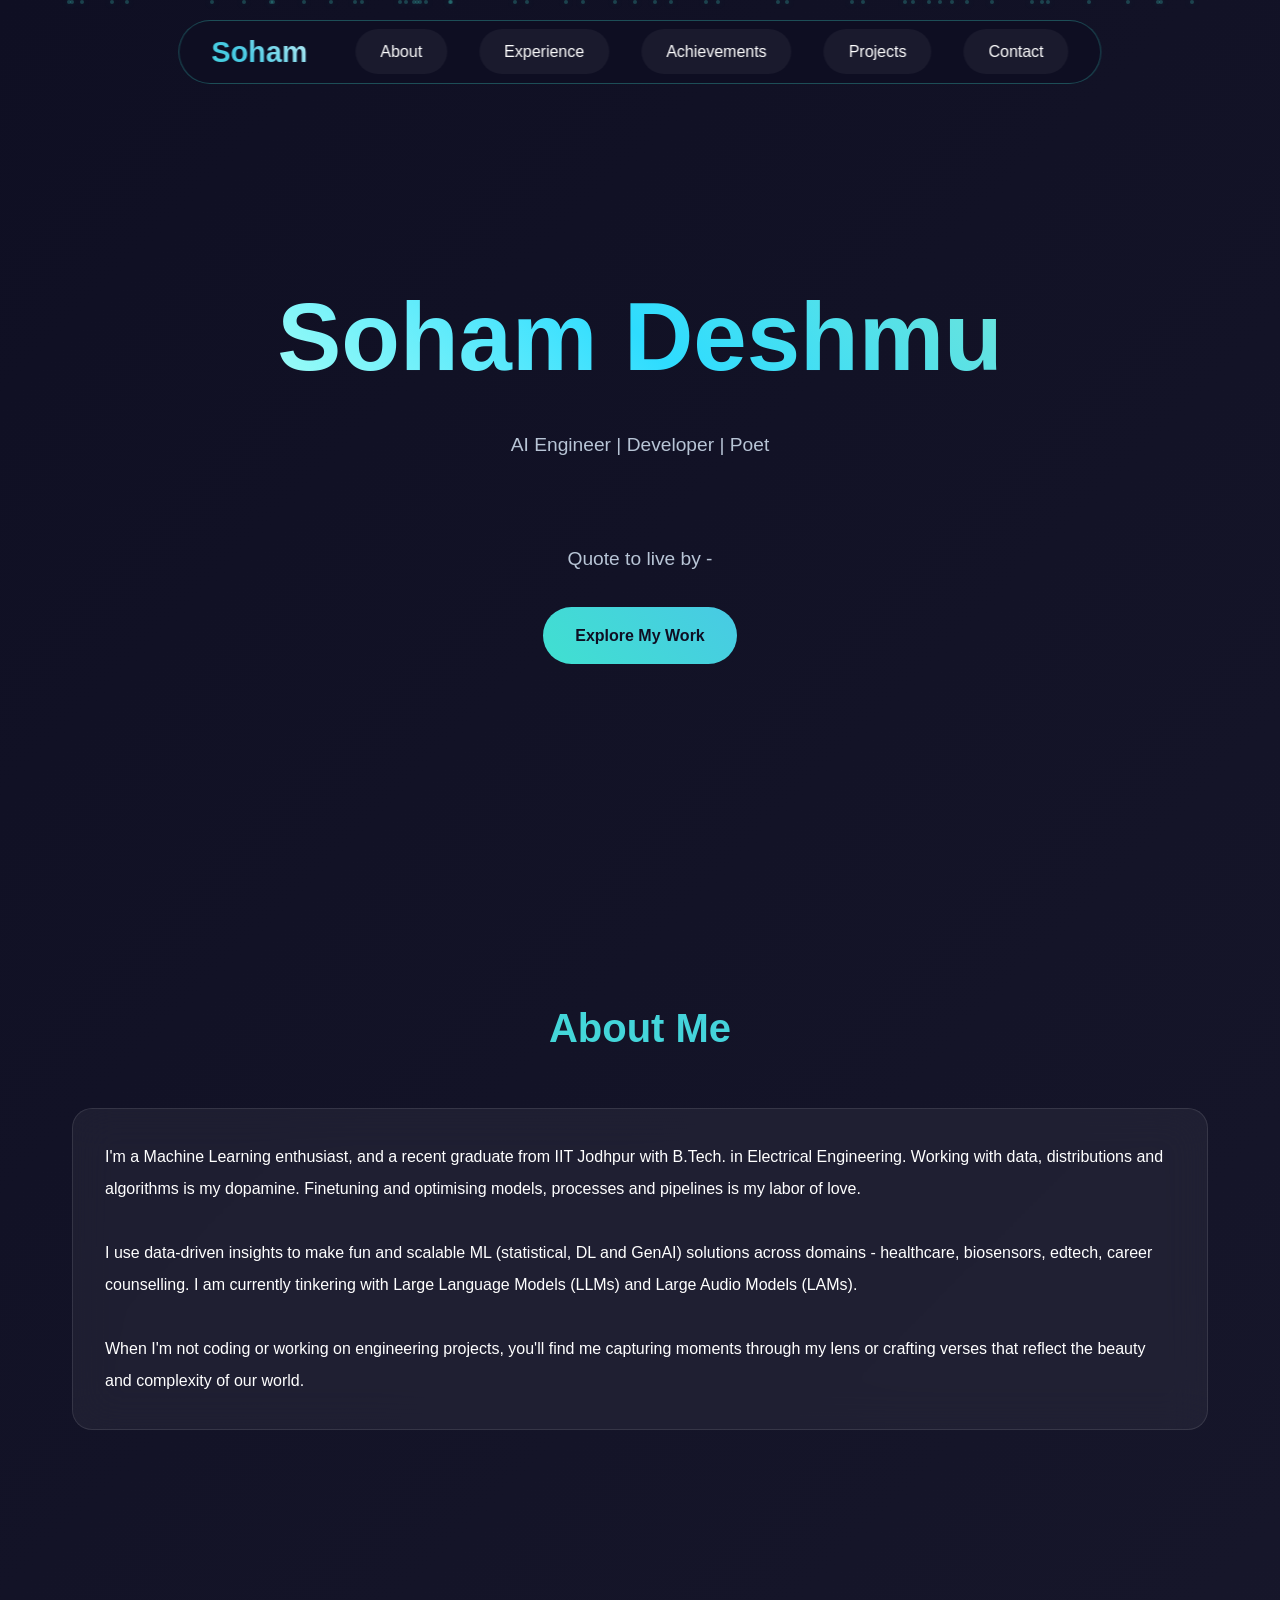
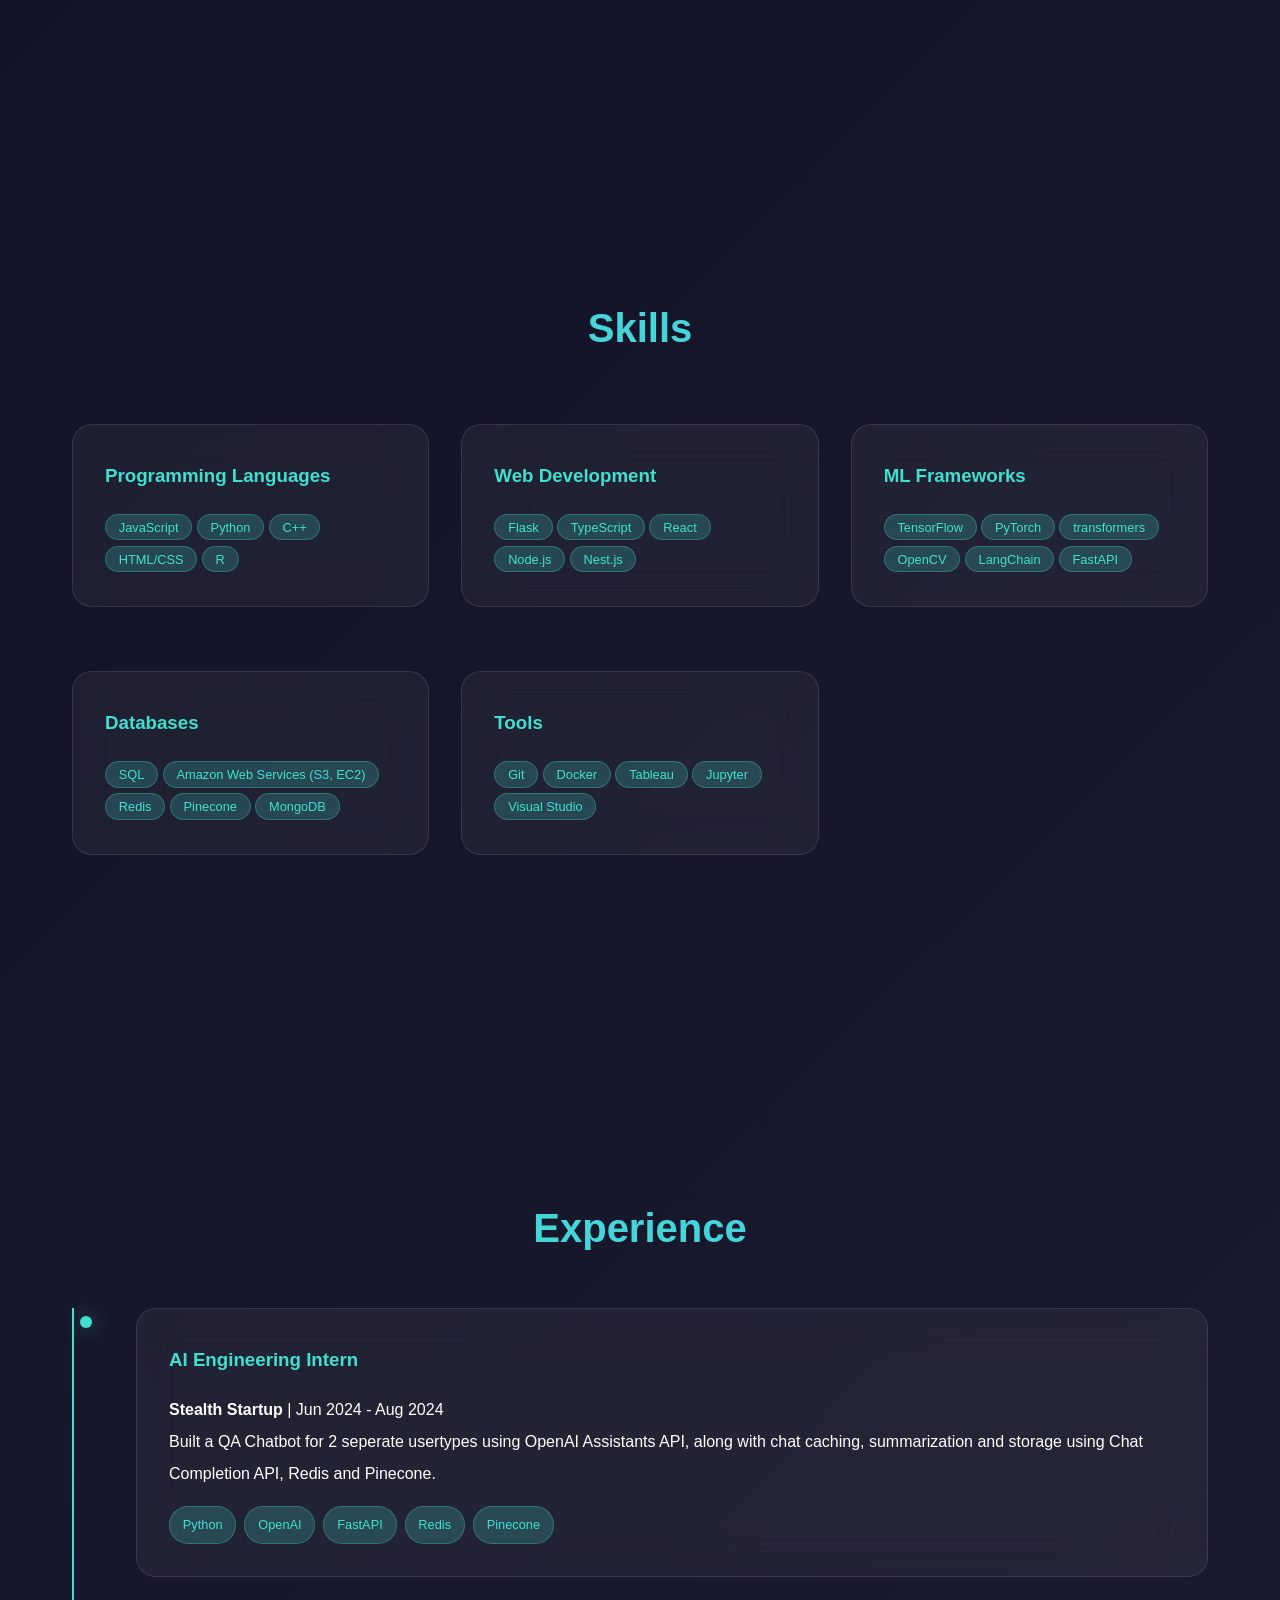
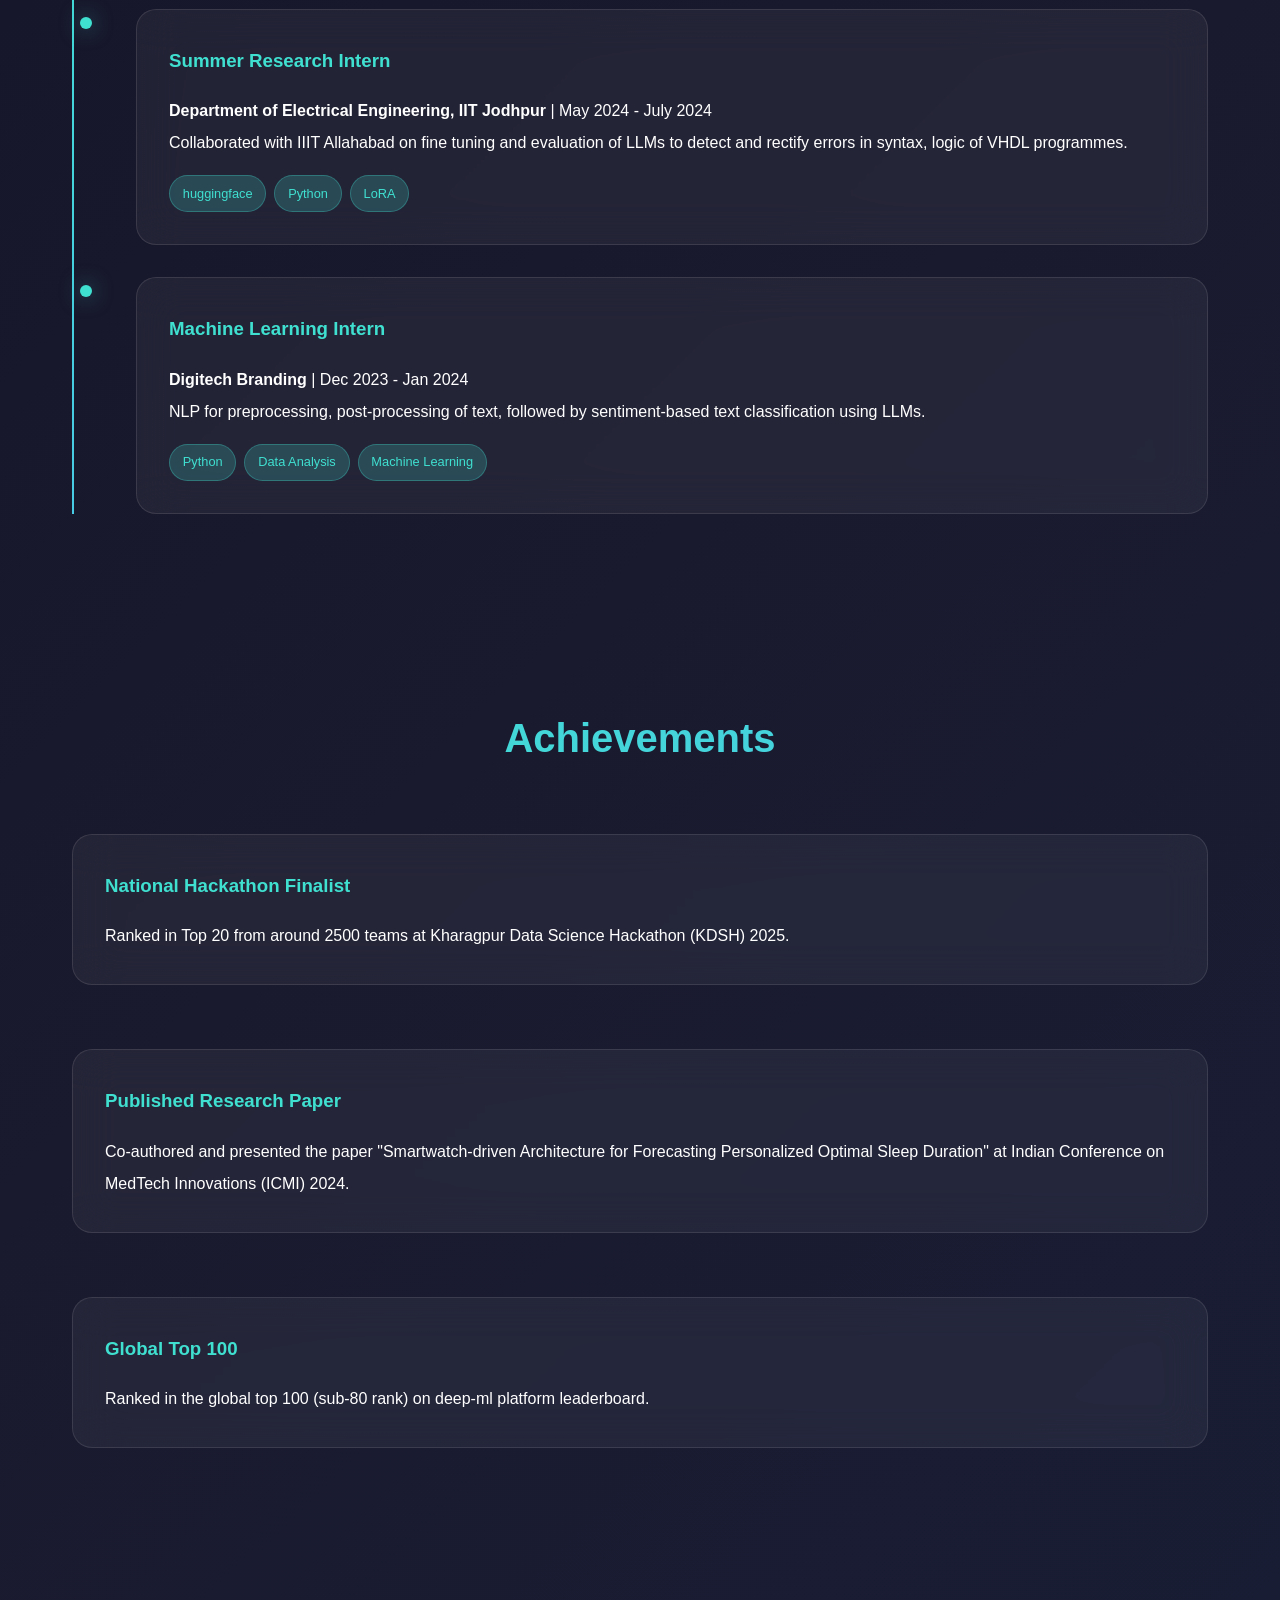
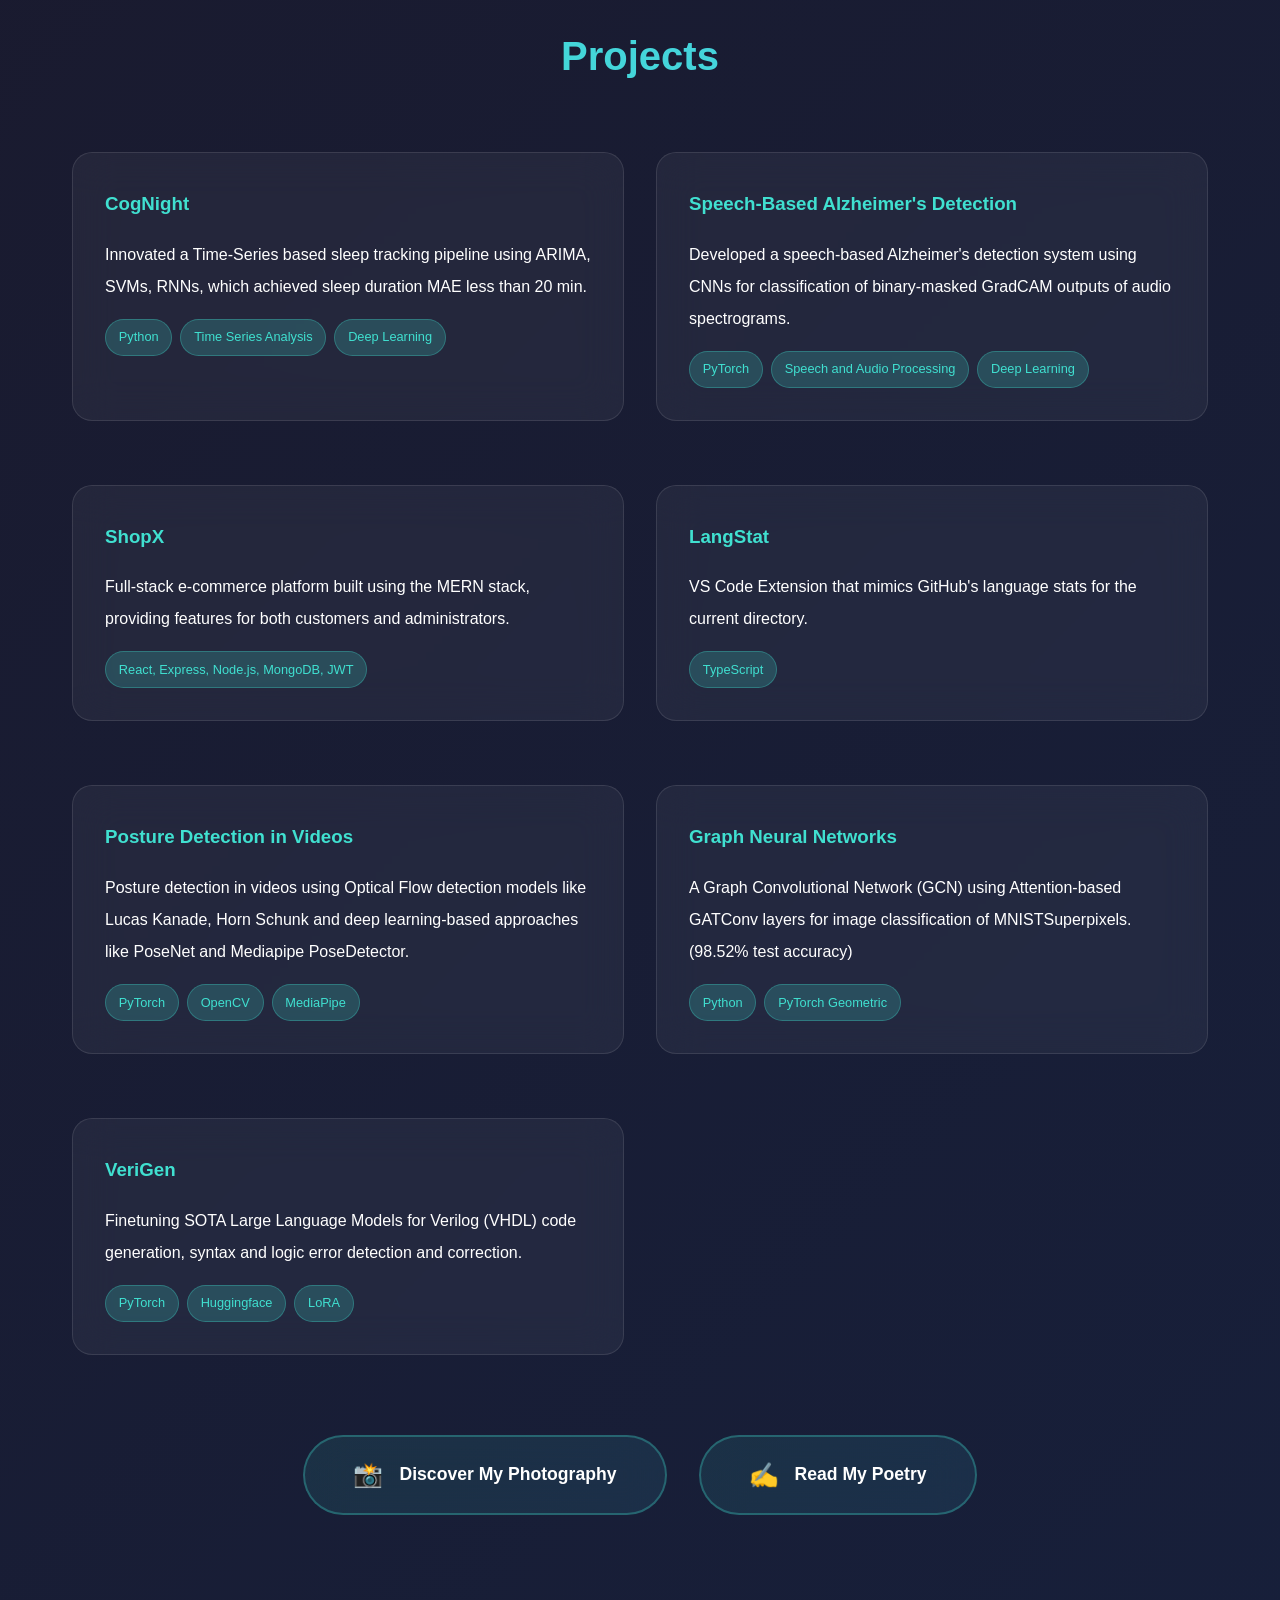
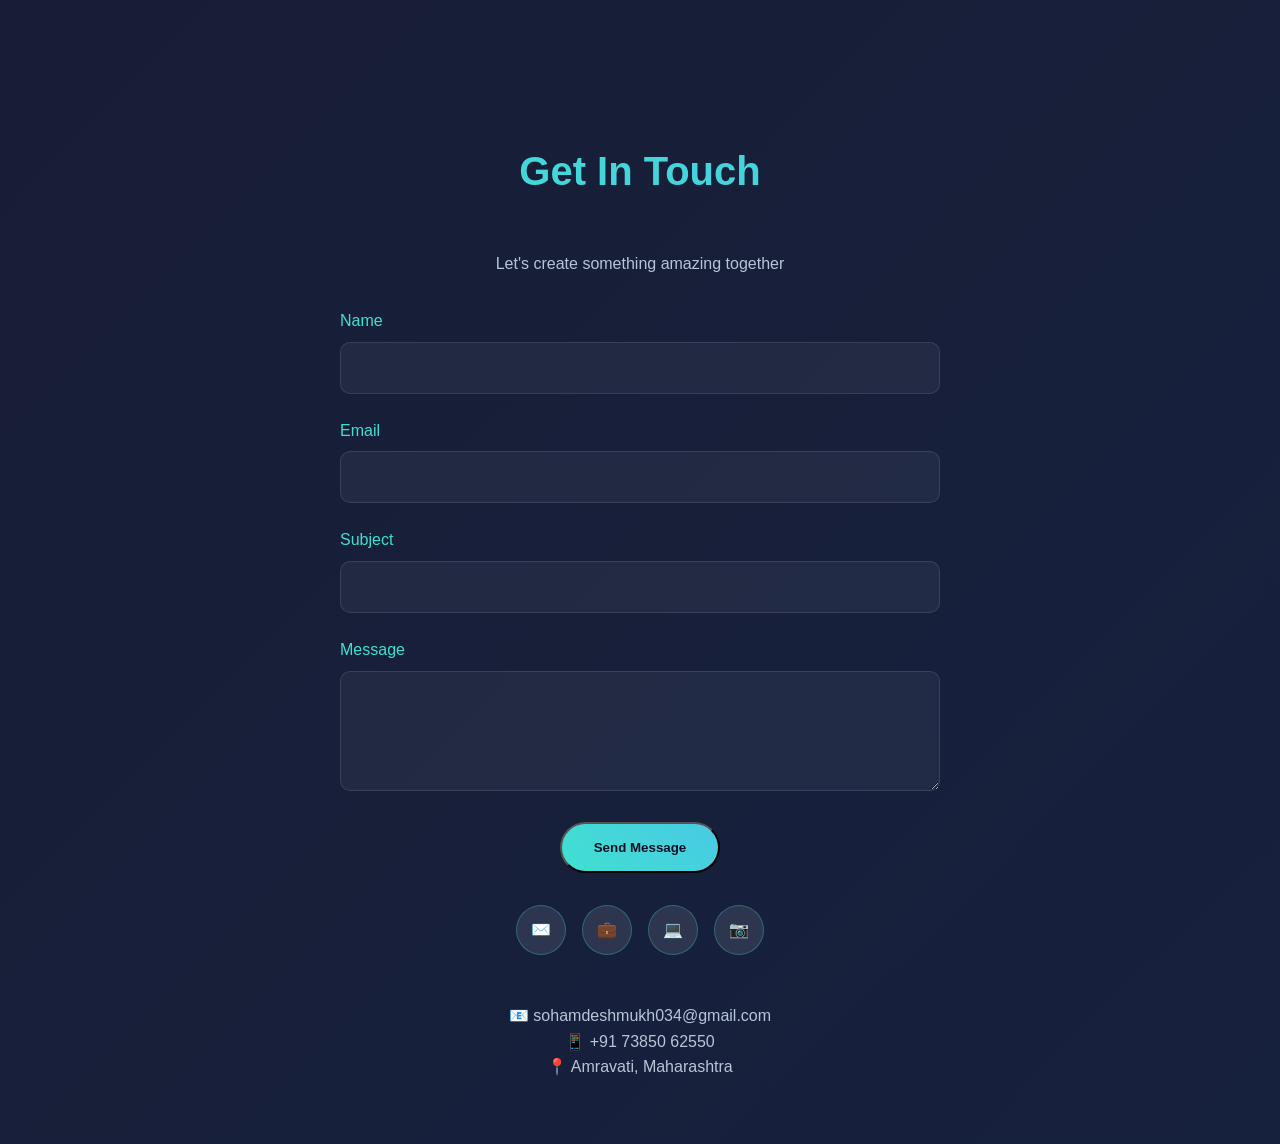
==== commit 2a41720c: "Added some animations" ====
--- a/index.html
+++ b/index.html
@@ -10,7 +10,7 @@
 
 <body>
     <!-- Animated background -->
-    <div class="bg-particles" id="particles"></div>
+    <div class="bg-particles streak" id="particles"></div>
 
     <!-- Navigation -->
     <nav id="navbar">
@@ -188,17 +188,18 @@
                 <h3>Speech-Based Alzheimer's Detection</h3>
                 <p>Developed a speech-based Alzheimer's detection system using CNNs for classification of binary-masked GradCAM outputs of audio spectrograms.</p>
                 <div class="skills">
+                    <span class="skill-tag">PyTorch</span>
                     <span class="skill-tag">Speech and Audio Processing</span>
                     <span class="skill-tag">Deep Learning</span>
                 </div>
             </a>
 
 
-            <a class="card" href="https://github.com/SohamD34/Recommerce" target="_blank" style="text-decoration: none; color: inherit;">
-                <h3>E-commerce Recommendation System</h3>
-                <p>A Flask-based e-commerce app with a consumer recommendation using content-based, collaborative filtering, hybrid approaches.</p>
-                <div class="skills">
-                    <span class="skill-tag">Python</span>
+            <a class="card" href="https://github.com/SohamD34/shopx" target="_blank" style="text-decoration: none; color: inherit;">
+                <h3>ShopX</h3>
+                <p> Full-stack e-commerce platform built using the MERN stack, providing features for both customers and administrators.</p>
+                <div class="skills">
+                    <span class="skill-tag">React, Express, Node.js, MongoDB, JWT</span>
                 </div>
             </a>
 
@@ -214,6 +215,7 @@
                 <h3>Posture Detection in Videos</h3>
                 <p>Posture detection in videos using Optical Flow detection models like Lucas Kanade, Horn Schunk and deep learning-based approaches like PoseNet and Mediapipe PoseDetector.</p>
                 <div class="skills">
+                    <span class="skill-tag">PyTorch</span>
                     <span class="skill-tag">OpenCV</span>
                     <span class="skill-tag">MediaPipe</span>
                 </div>
@@ -227,6 +229,17 @@
                     <span class="skill-tag">PyTorch Geometric</span>
                 </div>
             </a>
+
+            <a class="card" href="https://github.com/SohamD34/VeriGen" target="_blank" style="text-decoration: none; color: inherit;">
+                <h3>VeriGen</h3>
+                <p>Finetuning SOTA Large Language Models for Verilog (VHDL) code generation, syntax and logic error detection and correction.</p>
+                <div class="skills">
+                    <span class="skill-tag">PyTorch</span>
+                    <span class="skill-tag">Huggingface</span>
+                    <span class="skill-tag">LoRA</span>
+                </div>
+            </a>
+
         </div>
 
         <!-- Creative Reveal Buttons -->
@@ -363,6 +376,8 @@
         </div>
     </section>
 
+
+    
     <script>
         // Smooth scrolling for navigation links
         document.querySelectorAll('a[href^="#"]').forEach(anchor => {
@@ -421,17 +436,48 @@
             }
         }
 
-        // Initialize particles
         createParticles();
 
-        // Form submission handler
+        function createComet() {
+            const container = document.getElementById('particles');
+            const comet = document.createElement('div');
+            comet.className = 'comet';
+            
+            // Random starting position along the top and left edges
+            const startSide = Math.random() > 0.5 ? 'top' : 'left';
+            if (startSide === 'top') {
+                comet.style.left = Math.random() * 100 + '%';
+                comet.style.top = '-50px';
+            } else {
+                comet.style.left = '-50px';
+                comet.style.top = Math.random() * 100 + '%';
+            }
+            
+            container.appendChild(comet);
+            
+            setTimeout(() => {
+                if (comet.parentNode) {
+                    comet.parentNode.removeChild(comet);
+                }
+            }, 4000);
+        }
+
+        function scheduleNextComet() {
+            const delay = Math.random() * 7000 + 4000; // 8-15 seconds
+            setTimeout(() => {
+                createComet();
+                scheduleNextComet(); 
+            }, delay);
+        }
+
+        scheduleNextComet();
+
         document.querySelector('form').addEventListener('submit', function(e) {
             e.preventDefault();
             alert('Thank you for your message! I\'ll get back to you soon.');
             this.reset();
         });
 
-        // Add hover effects to cards
         document.querySelectorAll('.card').forEach(card => {
             card.addEventListener('mouseenter', function() {
                 this.style.transform = 'translateY(-10px) rotateX(5deg)';
@@ -442,7 +488,6 @@
             });
         });
 
-        // Hidden sections functionality
         function showSection(sectionId) {
             const section = document.getElementById(sectionId);
             const button = document.getElementById('show' + sectionId.charAt(0).toUpperCase() + sectionId.slice(1));
@@ -450,7 +495,6 @@
             section.classList.add('show');
             button.classList.add('active');
             
-            // Smooth scroll to section
             setTimeout(() => {
                 section.scrollIntoView({
                     behavior: 'smooth',
@@ -466,23 +510,19 @@
             section.classList.remove('show');
             button.classList.remove('active');
             
-            // Scroll back to projects section
             document.getElementById('projects').scrollIntoView({
                 behavior: 'smooth',
                 block: 'center'
             });
         }
 
-        // Add event listeners for reveal buttons
         document.getElementById('showPhotography').addEventListener('click', () => showSection('photography'));
         document.getElementById('showPoetry').addEventListener('click', () => showSection('poetry'));
 
-        // Logo click handler
         document.querySelector('.logo').addEventListener('click', function() {
             window.scrollTo({ top: 0, behavior: 'smooth' });
         });
 
-        // Photo gallery click handler
         document.querySelectorAll('.photo-item').forEach(item => {
             item.addEventListener('click', function() {
                 alert('Photo gallery feature - replace with your actual photos and lightbox functionality!');
--- a/style.css
+++ b/style.css
@@ -25,11 +25,13 @@
 
 .particle {
     position: absolute;
-    width: 2px;
-    height: 2px;
-    background: rgba(64, 224, 208, 0.6);
+    width: 4px;
+    height: 4px;
+    background: rgba(64, 224, 208, 0.8);
     border-radius: 50%;
     animation: float 15s infinite linear;
+    opacity: 0.3;
+    box-shadow: 0 0 10px rgba(64, 224, 208, 0.5);
 }
 
 @keyframes float {
@@ -54,6 +56,55 @@
 
     100% {
         transform: translateY(-100vh) rotate(360deg);
+        opacity: 0;
+    }
+}
+
+/* Comet/falling star effect */
+.comet {
+    position: absolute;
+    width: 6px;
+    height: 6px;
+    background: radial-gradient(circle, #ffffff 0%, #40e0d0 30%, transparent 70%);
+    border-radius: 50%;
+    opacity: 0;
+    animation: cometFall 5s ease-out infinite;
+    box-shadow: 
+            0 0 20px rgba(64, 224, 208, 0.8),
+            0 0 40px rgba(64, 224, 208, 0.6),
+            0 0 60px rgba(64, 224, 208, 0.4);
+}
+
+/* Comet tail */
+.comet::before {
+    content: '';
+    position: absolute;
+    top: 50%;
+    left: 50%;
+    width: 80px;
+    height: 2px;
+    background: linear-gradient(160deg, rgba(255, 255, 255, 0.9), rgba(64, 224, 208, 0.7), transparent);
+    transform: translate(-50%, -50%) rotate(160deg);
+    border-radius: 2px;
+    opacity: 0.8;
+    box-shadow: 0 0 15px rgba(64, 224, 208, 0.5);
+}
+
+@keyframes cometFall {
+    0% {
+        transform: translate(-100px, -100px) rotate(45deg) scale(0.5);
+        opacity: 0;
+    }
+    10% {
+        opacity: 1;
+        transform: translate(-50px, -50px) rotate(45deg) scale(1);
+    }
+    90% {
+        opacity: 1;
+        transform: translate(calc(100vw + 50px), calc(100vh + 50px)) rotate(45deg) scale(1);
+    }
+    100% {
+        transform: translate(calc(100vw + 100px), calc(100vh + 100px)) rotate(45deg) scale(0.5);
         opacity: 0;
     }
 }
@@ -71,7 +122,7 @@
     z-index: 1000;
     transition: all 0.5s cubic-bezier(0.68, -0.55, 0.265, 1.55);
     padding: 0.5rem 2rem;
-    animation: navFloat 6s ease-in-out infinite;
+    /* animation: navFloat 6s ease-in-out infinite; */
 }
 
 @keyframes navFloat {
@@ -241,12 +292,12 @@
     font-size: clamp(3rem, 8vw, 6rem);
     font-weight: 800;
     margin-bottom: 1rem;
-    background: linear-gradient(45deg, #40e0d0, #48cae4, #ffffff);
+    background: linear-gradient(45deg, #a4fff6, #2edcff, #71e4d8);
     -webkit-background-clip: text;
     -webkit-text-fill-color: transparent;
     background-clip: text;
-    animation: glow 2s ease-in-out infinite alternate;
-    animation: waveHero 2s infinite;
+    /* animation: glow 2s ease-in-out infinite alternate; */
+    /* animation: waveHero 2s infinite; */
 }
 
 @keyframes glow {
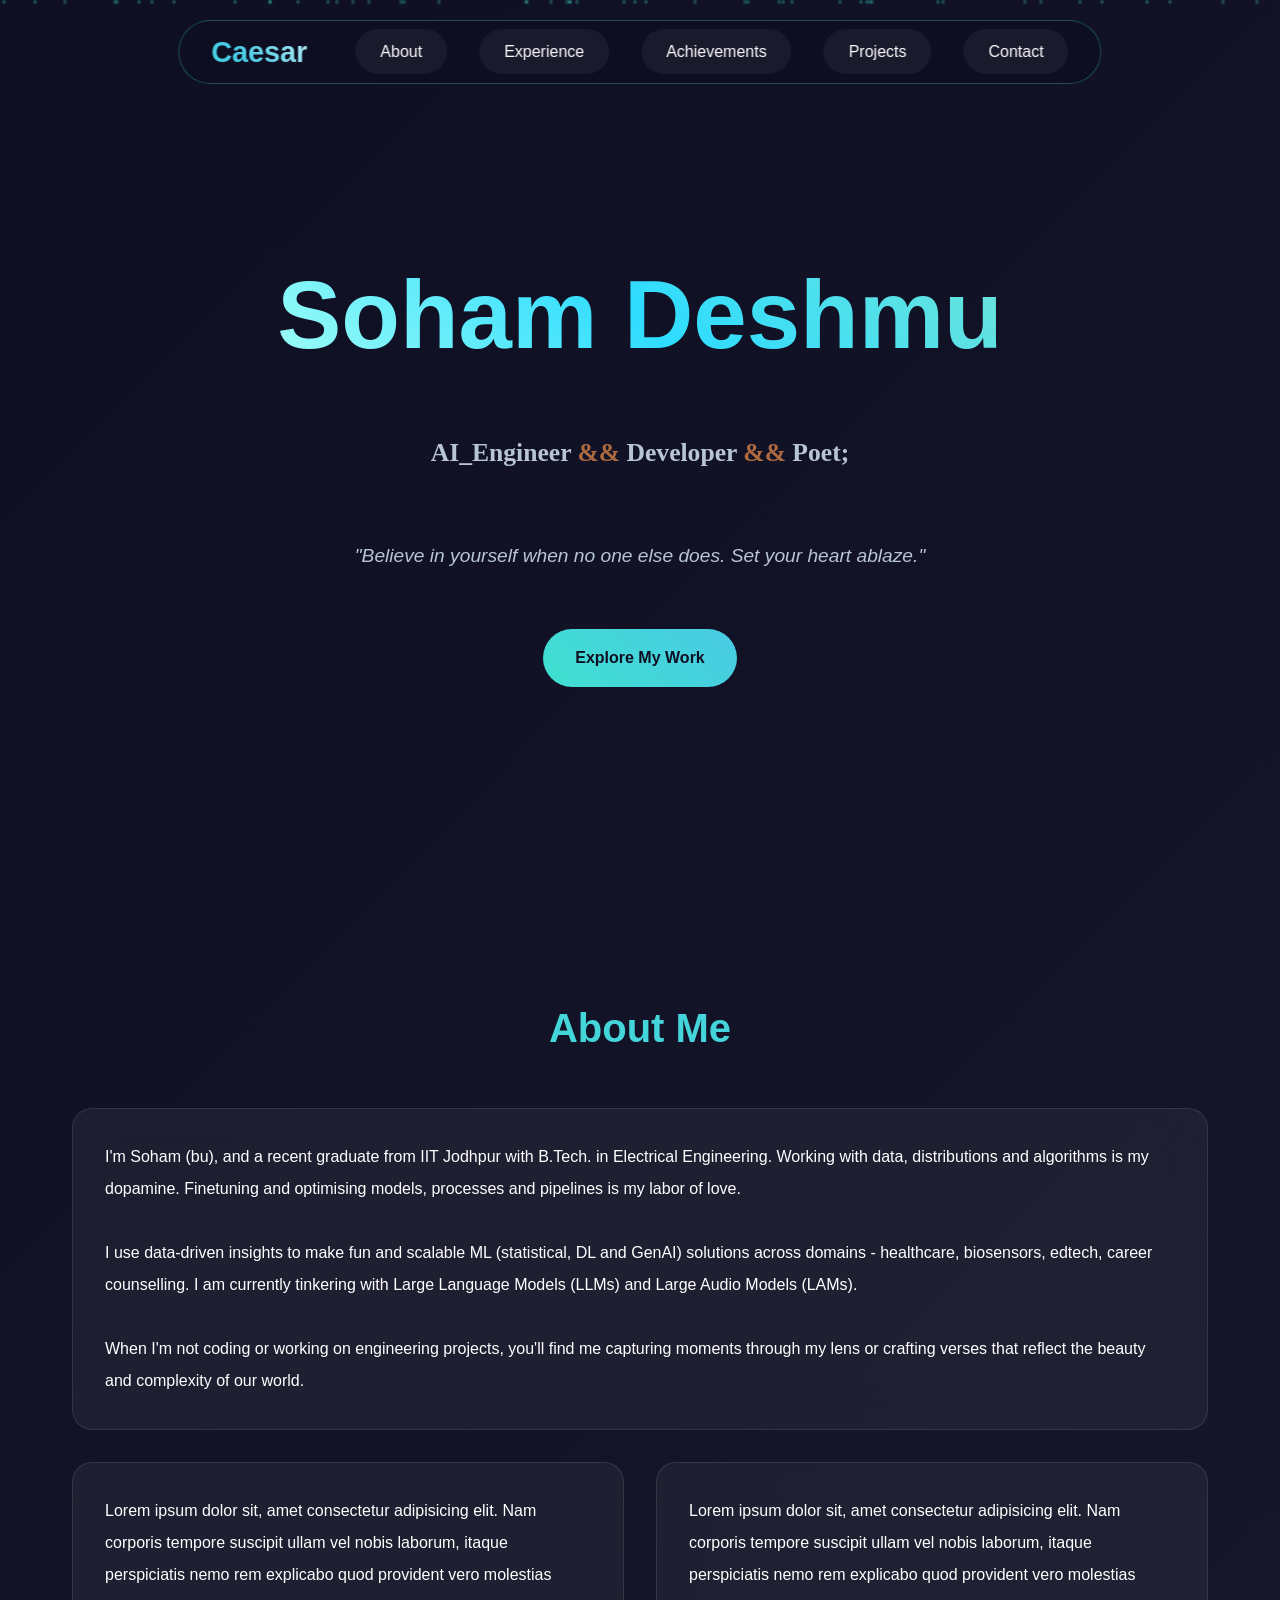
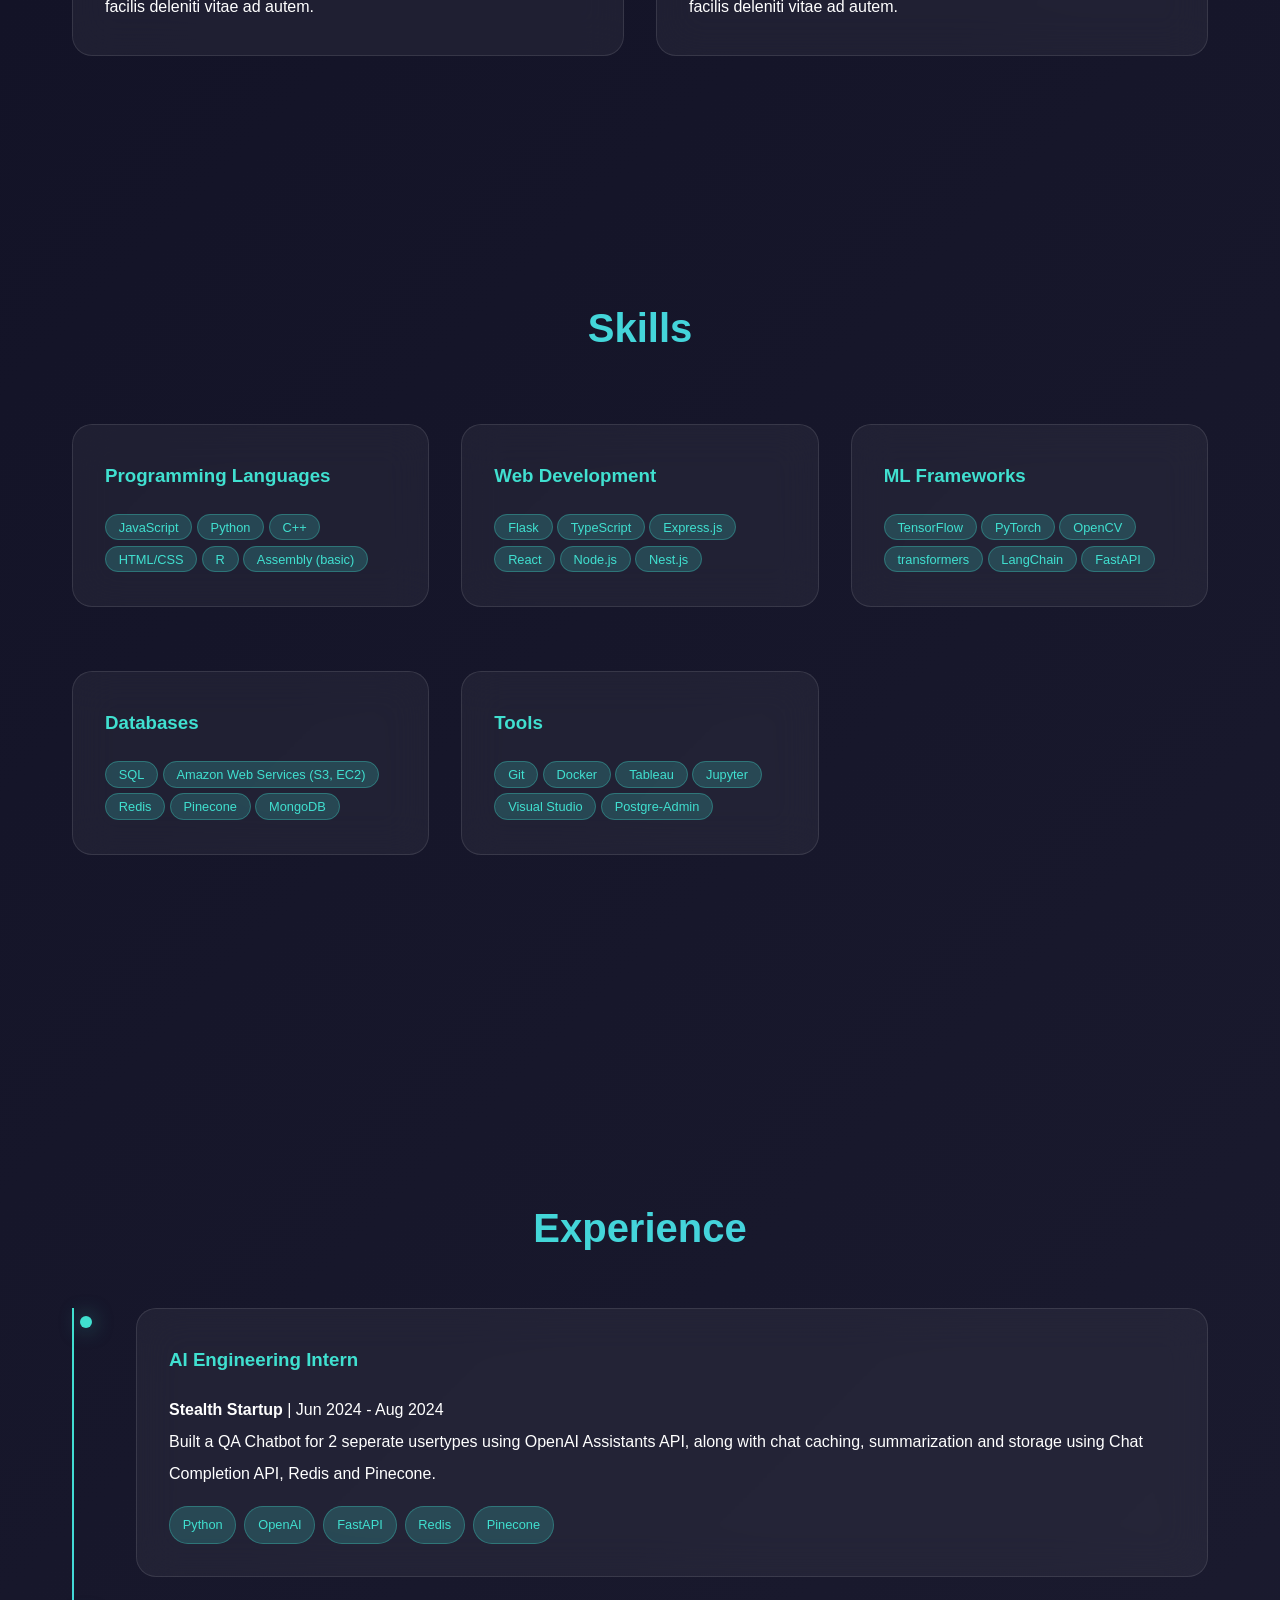
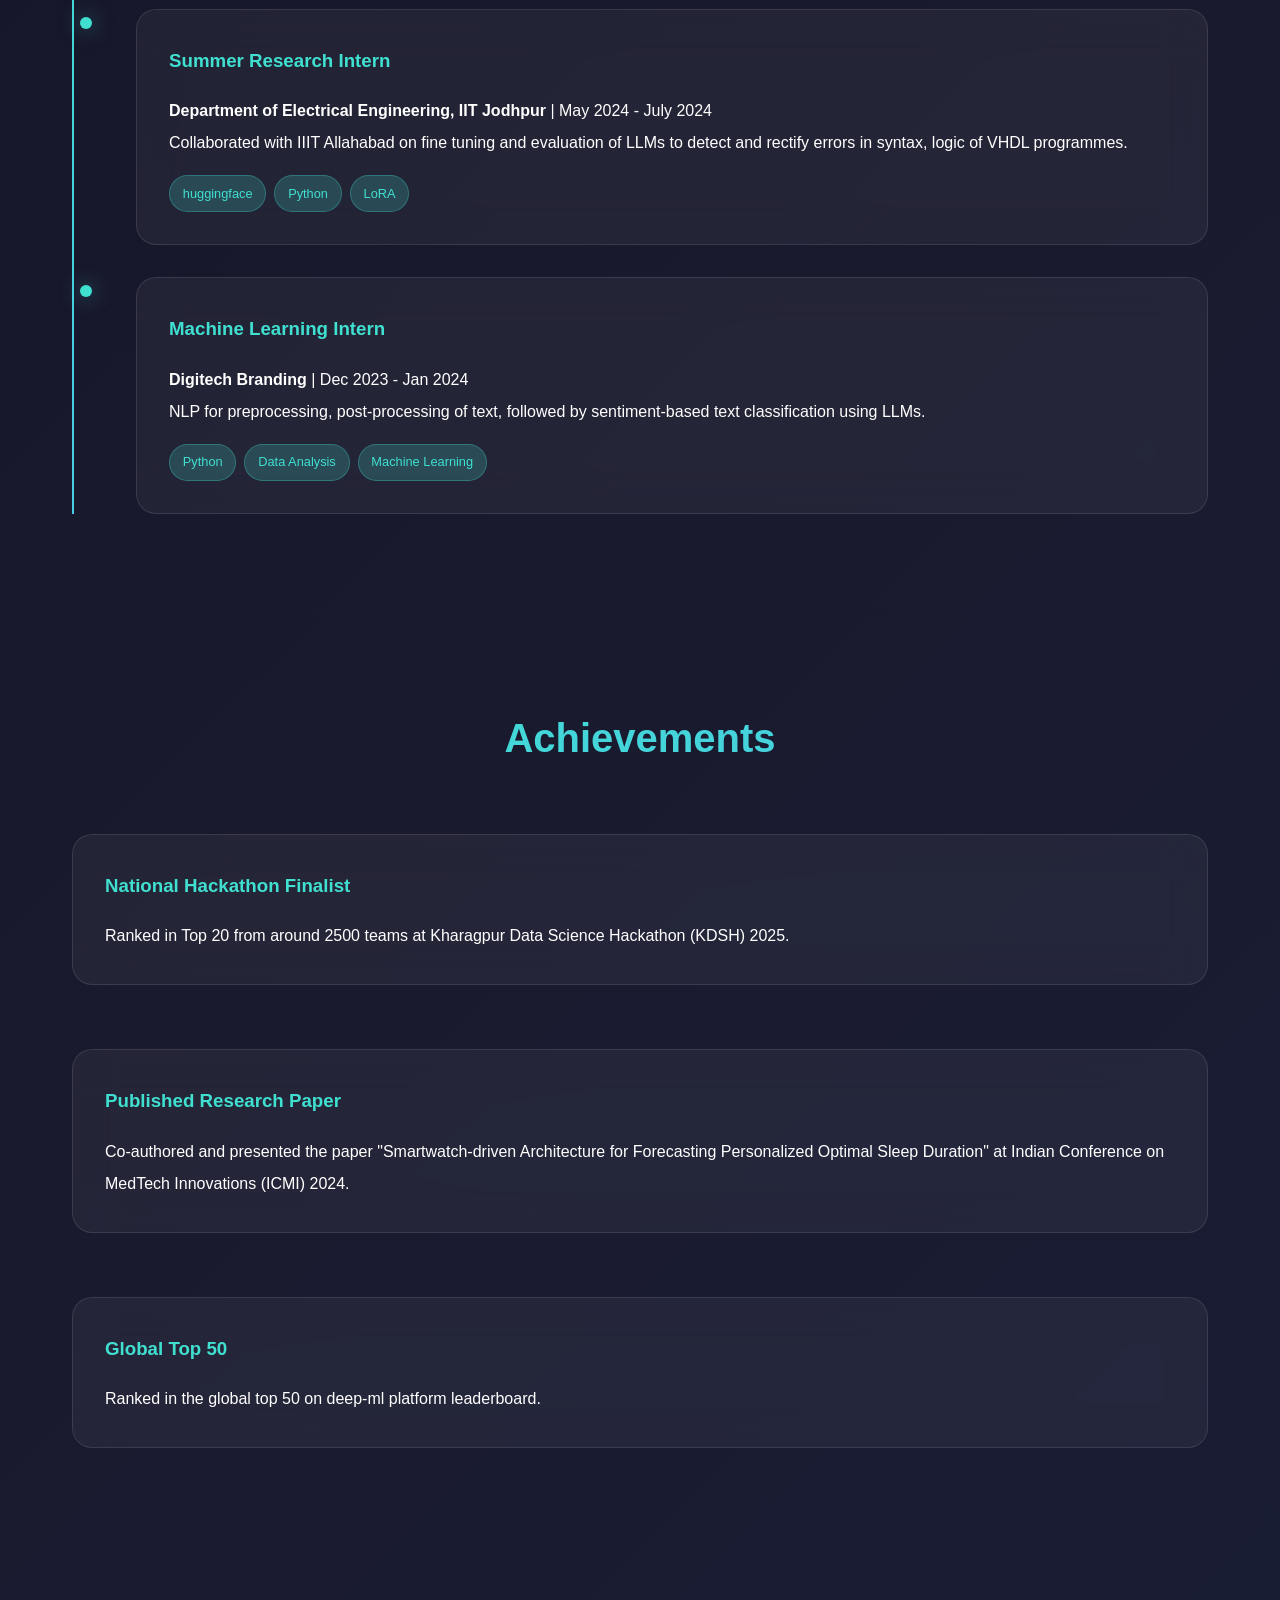
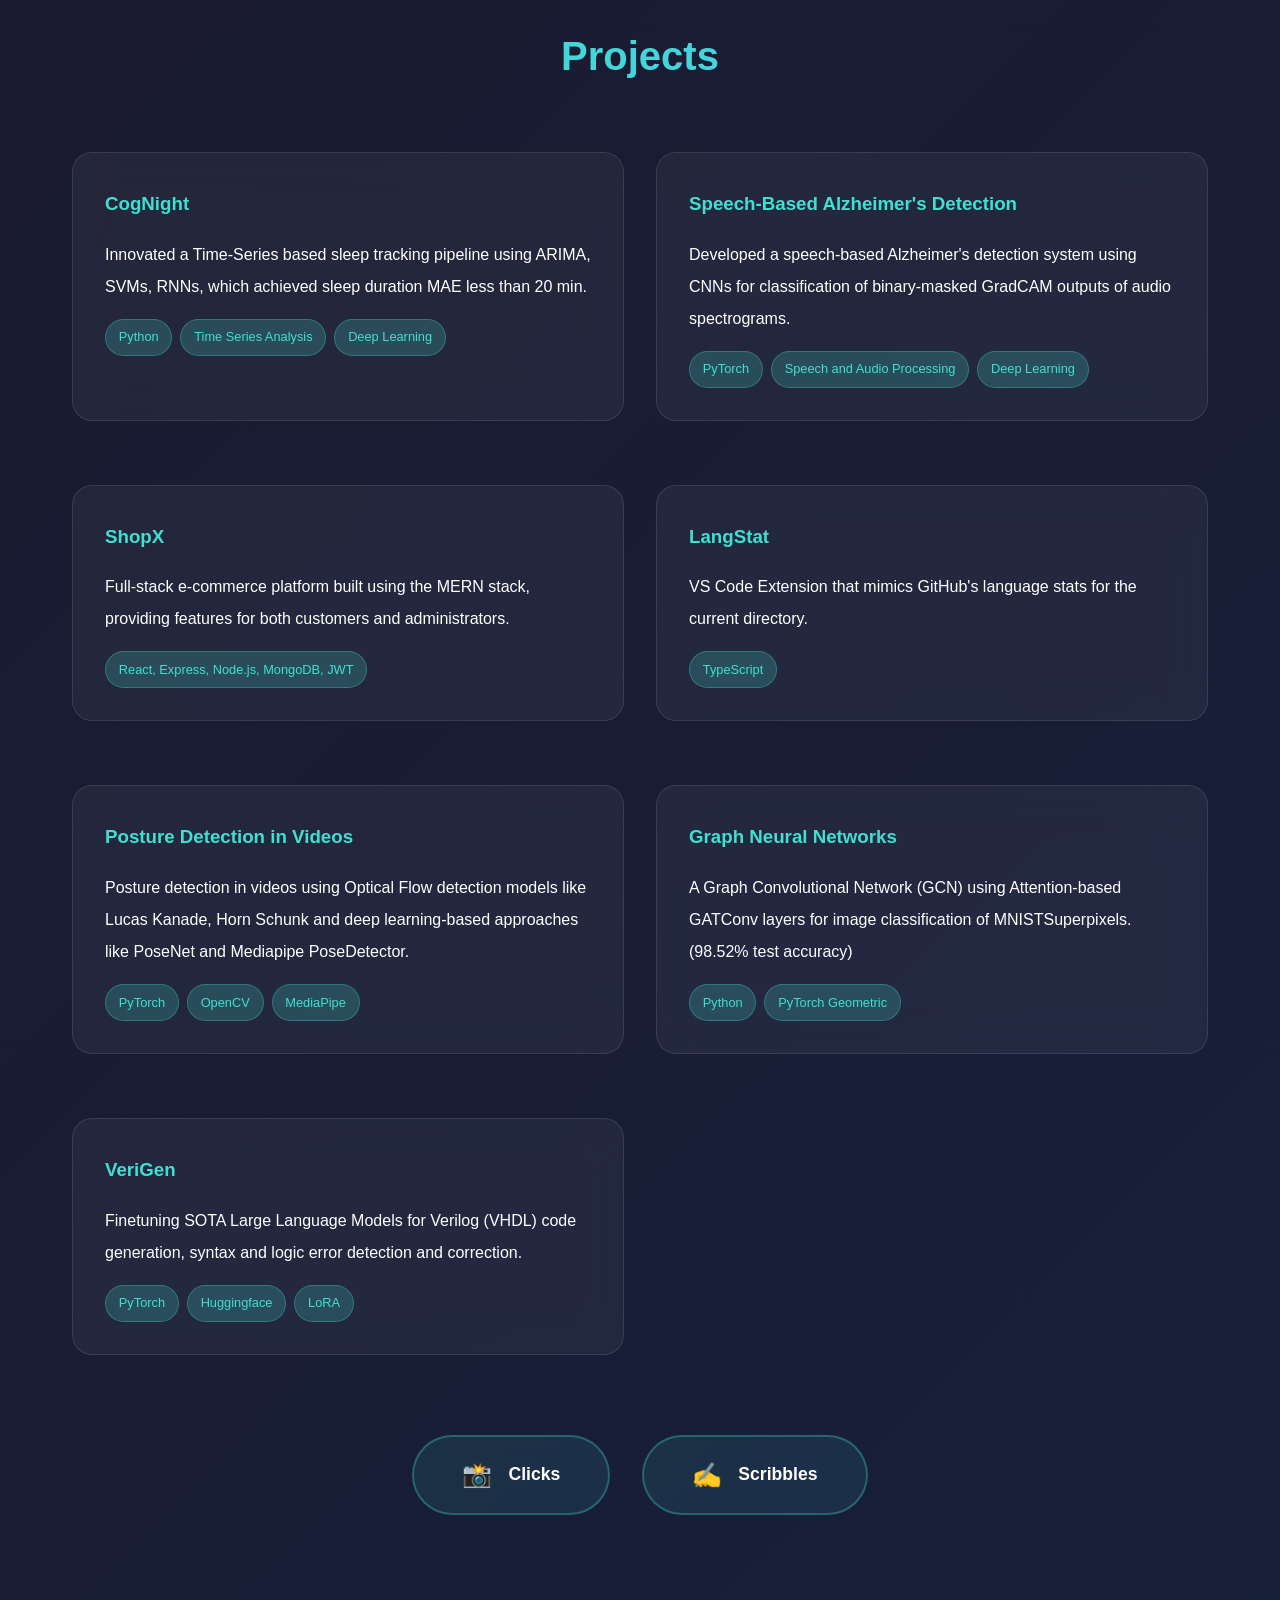
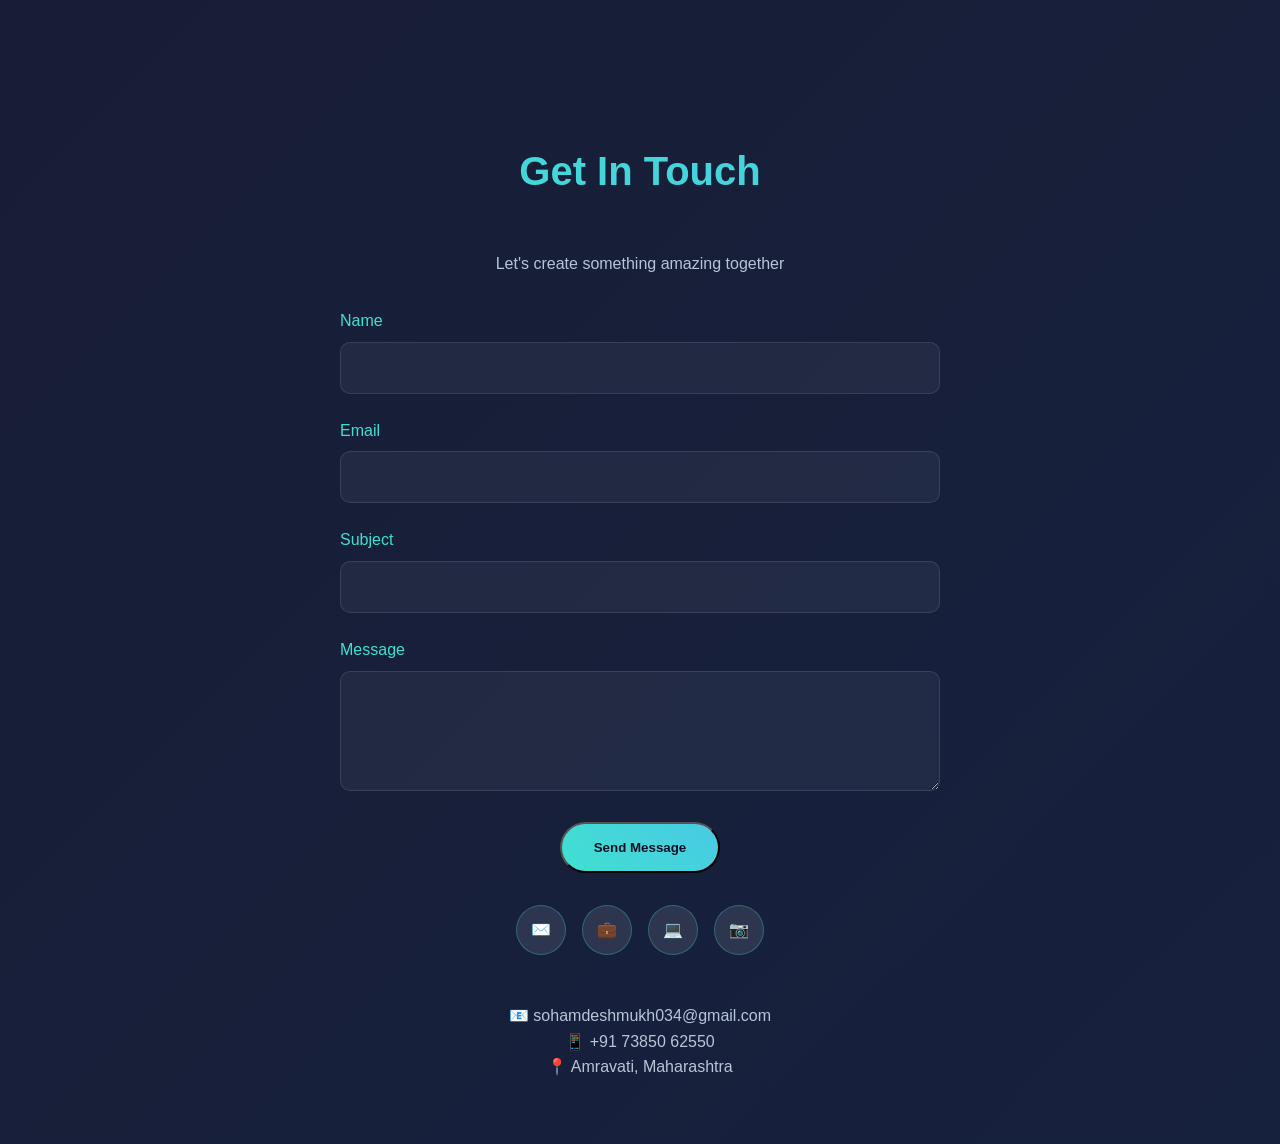
==== commit 7a9174cd: "New animations, sections" ====
--- a/index.html
+++ b/index.html
@@ -5,6 +5,9 @@
     <meta name="viewport" content="width=device-width, initial-scale=1.0">
     <title>Soham's Portfolio</title>
     <link rel="stylesheet" href="style.css">
+    <link rel="preconnect" href="https://fonts.googleapis.com">
+    <link rel="preconnect" href="https://fonts.gstatic.com" crossorigin>
+    <link href="https://fonts.googleapis.com/css2?family=Fira+Code:wght@300..700&family=Poppins&family=Roboto+Slab:wght@100..900&family=Source+Code+Pro:ital,wght@0,200..900;1,200..900&display=swap" rel="stylesheet">
 </head>
 
 
@@ -15,7 +18,7 @@
     <!-- Navigation -->
     <nav id="navbar">
         <div class="nav-container">
-            <div class="logo">Soham</div>
+            <div class="logo">Caesar</div>
             <ul class="nav-links">
                 <li><a href="#about">About</a></li>
                 <li><a href="#experience">Experience</a></li>
@@ -30,10 +33,12 @@
     <section id="home" class="hero">
         <div class="hero-content">
             <h1>Soham Deshmukh</h1>
-            <p>AI Engineer | Developer | Poet</p>
+            <br>
+            <h3>AI_Engineer <span style="color: #ad6a3e;">&&</span> Developer <span style="color: #ad6a3e;">&&</span> Poet;</h3>
             <br>
             <br>
-            <p>Quote to live by - <i></i> </p>
+            <p><i>"Believe in yourself when no one else does. Set your heart ablaze."</i> </p>
+            <br>
             <a href="#projects" class="cta-button">Explore My Work</a>
         </div>
     </section>
@@ -42,12 +47,24 @@
     <section id="about">
         <h2>About Me</h2>
         <div class="card">
-            <p>I'm a Machine Learning enthusiast, and a recent graduate from IIT Jodhpur with B.Tech. in Electrical Engineering. Working with data, distributions and algorithms is my dopamine. Finetuning and optimising models, processes and pipelines is my labor of love. </p>
+            <p>I'm Soham (bu), and a recent graduate from IIT Jodhpur with B.Tech. in Electrical Engineering. Working with data, distributions and algorithms is my dopamine. Finetuning and optimising models, processes and pipelines is my labor of love. </p>
             <br>
             <p>I use data-driven insights to make fun and scalable ML (statistical, DL and GenAI) solutions across domains - healthcare, biosensors, edtech, career counselling. I am currently tinkering with Large Language Models (LLMs) and Large Audio Models (LAMs).</p>
             <br>
             <p>When I'm not coding or working on engineering projects, you'll find me capturing moments through my lens or crafting verses that reflect the beauty and complexity of our world.</p>
         </div>
+
+        <div class="columns">
+            <div class="card">
+                <p>Lorem ipsum dolor sit, amet consectetur adipisicing elit. Nam corporis tempore suscipit ullam vel nobis laborum, itaque perspiciatis nemo rem explicabo quod provident vero molestias facilis deleniti vitae ad autem.</p>
+            </div>
+            
+            <div class="card">
+                <p>Lorem ipsum dolor sit, amet consectetur adipisicing elit. Nam corporis tempore suscipit ullam vel nobis laborum, itaque perspiciatis nemo rem explicabo quod provident vero molestias facilis deleniti vitae ad autem.</p>
+            </div>
+
+        </div>
+        
     </section>
 
 
@@ -63,11 +80,13 @@
                 <br>
                 <span class="skill-tag">HTML/CSS</span>
                 <span class="skill-tag">R</span>
+                <span class="skill-tag">Assembly (basic)</span>
             </div>
             <div class="card">
                 <h3>Web Development</h3>
                 <span class="skill-tag">Flask</span>
                 <span class="skill-tag">TypeScript</span>
+                <span class="skill-tag">Express.js</span>
                 <span class="skill-tag">React</span>
                 <span class="skill-tag">Node.js</span>
                 <span class="skill-tag">Nest.js</span>
@@ -77,8 +96,8 @@
                 <h3>ML Frameworks</h3>
                 <span class="skill-tag">TensorFlow</span>
                 <span class="skill-tag">PyTorch</span>
+                <span class="skill-tag">OpenCV</span>
                 <span class="skill-tag">transformers</span>
-                <span class="skill-tag">OpenCV</span>
                 <span class="skill-tag">LangChain</span>
                 <span class="skill-tag">FastAPI</span>
                 <br>
@@ -99,6 +118,7 @@
                 <span class="skill-tag">Jupyter</span>
                 <br>
                 <span class="skill-tag">Visual Studio</span>
+                <span class="skill-tag">Postgre-Admin</span>
             </div>
         </div>
     </section>
@@ -163,8 +183,8 @@
                 <p>Co-authored and presented the paper "Smartwatch-driven Architecture for Forecasting Personalized Optimal Sleep Duration" at Indian Conference on MedTech Innovations (ICMI) 2024.</p>
             </div>
             <div class="card">
-                <h3>Global Top 100</h3>
-                <p>Ranked in the global top 100 (sub-80 rank) on deep-ml platform leaderboard.</p>
+                <h3>Global Top 50</h3>
+                <p>Ranked in the global top 50 on deep-ml platform leaderboard.</p>
             </div>
         </div>
     </section>
@@ -246,11 +266,11 @@
         <div class="reveal-buttons">
             <button class="reveal-btn" id="showPhotography">
                 <span class="icon">📸</span>
-                <span>Discover My Photography</span>
+                <span>Clicks</span>
             </button>
             <button class="reveal-btn" id="showPoetry">
                 <span class="icon">✍️</span>
-                <span>Read My Poetry</span>
+                <span>Scribbles</span>
             </button>
         </div>
     </section>
@@ -258,79 +278,344 @@
     <!-- Photography Section (Hidden) -->
     <section id="photography" class="hidden-section">
         <div class="close-btn" onclick="hideSection('photography')">×</div>
-        <h2>Photography</h2>
+        <h2>Frames</h2>
         <p style="text-align: center; margin-bottom: 2rem; color: #b8c5d6;">Capturing moments, telling stories through the lens</p>
         
         <div class="photo-grid">
             <div class="photo-item">
-                <div class="photo-placeholder">📸</div>
+                <div class="photo-placeholder">
+                    <img src="clicks/IMG_20250807_152522.jpg" alt="">
+                </div>
             </div>
             <div class="photo-item">
-                <div class="photo-placeholder">🌅</div>
+                <div class="photo-placeholder">
+                    <img src="clicks/IMG_20250807_152541.jpg" alt="">
+                </div>
             </div>
             <div class="photo-item">
-                <div class="photo-placeholder">🏔️</div>
+                <div class="photo-placeholder">
+                    <img src="clicks/IMG_20250807_152559.jpg" alt="">
+                </div>
             </div>
             <div class="photo-item">
-                <div class="photo-placeholder">🌸</div>
+                <div class="photo-placeholder">
+                    <img src="clicks/IMG_20250807_152609.jpg" alt="">
+                </div>
             </div>
             <div class="photo-item">
-                <div class="photo-placeholder">🌃</div>
+                <div class="photo-placeholder">
+                    <img src="clicks/IMG_20250807_152623.jpg" alt="">
+                </div>
             </div>
             <div class="photo-item">
-                <div class="photo-placeholder">📷</div>
+                <div class="photo-placeholder">
+                    <img src="clicks/IMG_20250807_152638.jpg" alt="">
+                </div>
             </div>
         </div>
         
         <p style="text-align: center; margin-top: 2rem; color: #40e0d0; font-style: italic;">
-            Replace placeholder icons with your actual photographs
+            "Photography is an austere and blazing poetry of the real." ~ Ansel Adams
         </p>
     </section>
 
     <!-- Poetry Section (Hidden) -->
     <section id="poetry" class="hidden-section">
         <div class="close-btn" onclick="hideSection('poetry')">×</div>
-        <h2>Poetry</h2>
+        <h2>Verses from my Pen...</h2>
         <p style="text-align: center; margin-bottom: 2rem; color: #b8c5d6;">Words that dance, emotions that sing</p>
         
-        <!-- <div class="poem">
-            <div class="poem-title">Digital Dreams</div>
-            <p>In circuits deep and code so bright,<br>
-            Where logic meets the realm of light,<br>
-            I craft the future, line by line,<br>
-            Where human heart and tech combine.<br><br>
-            
-            Each function call, a whispered prayer,<br>
-            Each algorithm, beyond compare,<br>
-            In this digital symphony,<br>
-            I find my true identity.</p>
-        </div>
-
-        <div class="poem">
-            <div class="poem-title">Through the Lens</div>
-            <p>Moments frozen, time stands still,<br>
-            Captured light bends to my will,<br>
-            Stories told in frame and hue,<br>
-            Each photograph a world anew.<br><br>
-            
-            Shadows dance with golden rays,<br>
-            Memory lives through all my days,<br>
-            In every click, a heartbeat caught,<br>
-            Beauty found where it's least sought.</p>
-        </div>
-
-        <div class="poem">
-            <div class="poem-title">The Engineer's Canvas</div>
-            <p>Between the blueprint and the dream,<br>
-            Where nothing is quite what it seems,<br>
-            I paint with data, sketch with code,<br>
-            Build bridges on this digital road.<br><br>
-            
-            Art and science intertwined,<br>
-            In the landscape of my mind,<br>
-            Creating worlds both real and vast,<br>
-            Where future meets the storied past.</p>
-        </div> -->
+        <div class="poems-grid">
+            <div class="poem" onclick="openPoemModal('poem1')">
+                <div class="poem-title">The Way Within</div>
+            </div>
+
+            <div class="poem" onclick="openPoemModal('poem5')">
+                <div class="poem-title">Perspective</div>
+            </div>
+
+            <div class="poem" onclick="openPoemModal('poem2')">
+                <div class="poem-title">Forsaken</div>
+            </div>
+
+            <div class="poem" onclick="openPoemModal('poem3')">
+                <div class="poem-title">Providence</div>
+            </div>
+
+            <div class="poem" onclick="openPoemModal('poem4')">
+                <div class="poem-title">I see you</div>
+            </div>
+        </div>
+
+        <!-- Poem Modals -->
+        <div id="poem1" class="poem-modal">
+            <div class="poem-content">
+                <div class="modal-close" onclick="closePoemModal('poem1')">×</div>
+                <div class="poem-title">The Way Within</div>
+                <p>Thought I found a way out <br>
+                    Hidden within me or without.<br>
+                    To leave a maze of emotions<br>
+                    Of expectations and delusions.<br>
+                    <br>
+                    For I could see the beacon<br>
+                    I couldn't think or soundly reason<br>
+                    The treacherous thorns and aching<br>
+                    That adorned the path I was undertaking<br>
+                    <br>
+                    My mind full of thoughts<br>
+                    'bout the destination and nought<br>
+                    I took a dash into the unclear<br>
+                    Hope had overcome all fear.<br>
+                    <br>
+                    Such is the mystery of life<br>
+                    Misery wipes off love and strife<br>
+                    It wraps you in its own clutch<br>
+                    The mind can't surmise much.<br>
+                    <br>
+                    My bare feet felt numb<br>
+                    As I scurried along - steps long - they thumped.<br>
+                    Like chisels plunged into my heel,<br>
+                    The thorns tore apart my peel.<br>
+                    <br>
+                    All this - for nought but vain,<br>
+                    The flare did some distance gain.<br>
+                    It seemed to never close in,<br>
+                    No matter the efforts I had put in.<br>
+                    <br>
+                    And so, I stood, at the very same place<br>
+                    Amidst the same maze, wrapped by haze.<br>
+                    My confused mind had not let me move<br>
+                    Stuck like an ill-fated in a marshy grove.<br>
+                    <br>
+                    Such is the way - a little absurd,<br>
+                    I bet - you can have my word,<br>
+                    That a worried mind won't let you grow,<br>
+                    Never mind the resilience you show.<br>
+                    <br>
+                    The mist of worries and woes,<br>
+                    Covers every path you wish to go,<br>
+                    It all takes but a clear mind and a start<br>
+                    That shows the way, drives the stucks apart.
+                </p>
+            </div>
+        </div>
+
+        <div id="poem5" class="poem-modal">
+            <div class="poem-content">
+                <div class="modal-close" onclick="closePoemModal('poem5')">×</div>
+                <div class="poem-title">Perspective</div>
+                <p>Caged into custody, with no remedy.<br>
+                In a quod of mirror.<br>
+                Left with nothing but fear.<br>
+                <br>
+                For the lack of a way, in or out,<br>
+                No hope of escape - <br>
+                Within or without.<br>
+                <br>
+                He noticed, as he looked 'round the cage,<br>
+                All he could see was mirrors.<br>
+                Strange thing - they all shone his image.<br>
+                <br>
+                Even stranger - mirrors he had his back to -<br>
+                A kind of thing he'd horror to -<br>
+                Still wore his countenance.<br>
+                <br>
+                Each face had a different trait,<br>
+                Some reflected hordes of emotions,<br>
+                Some were gentle and straight.<br>
+                <br>
+                He noticed amongst 'em all,<br>
+                In one, he was a man -<br>
+                Happy, cheerful and entralled.<br>
+                <br>
+                The very next was a stark contrast,<br>
+                For it portrayed him in the dark -<br>
+                Sad, deprived and all snark.<br>
+                <br>
+                The opposite was the most humane of all,<br>
+                It showed his rude and arrogant side,<br>
+                The kind of devil, that within resides.<br>
+                <br>
+                One was a braggart - his wealth, his talk<br>
+                Another - well that's a bit of a pun.<br>
+                He was humble as a praying nun.<br>
+                <br>
+                At every angle, the impression seemed to change,<br>
+                For 'twas nought but how his thoughts arranged,<br>
+                To suit his need at every moment.<br>
+                <br>
+                For they were mirrors - not ordinary,<br>
+                They showed a man his own story,<br>
+                Through the eyes of those, he had acquainted.<br>
+                <br>
+                When they say, this is what they mean,<br>
+                That the difference is how you perceive.<br>
+                For it all lies in the perspective.</p>
+            </div>
+        </div>
+
+
+        <div id="poem2" class="poem-modal">
+            <div class="poem-content">
+                <div class="modal-close" onclick="closePoemModal('poem2')">×</div>
+                <div class="poem-title">Forsaken</div>
+                <p>The room's lit dark and stark<br>
+                Abandoned by men, bears nobody's mark.<br>
+                And still methinks to hear a harp,<br>
+                Shrill notes, screeching, piercing sharp.<br>
+                They're swords, tearing my soul apart,<br>
+                As they pour down the depths of my heart.<br>
+                Clouded amidst the haze of murk,<br>
+                The sounds intrust the eminent sulk.<br>
+                So much familiar, yet unknown<br>
+                Concealing that, what is not yet shown.<br>
+                My feet- they stumble, as I step into the room,<br> 
+                It wraps around me as I embrace the gloom.<br>
+                Breaks the trans, a searing sting.<br>
+                It hurts not my peel but the soul within<br>
+                It leaves no mark that men can see.<br>
+                And leaves no heart where trust can be.<br>
+                But no hope, no succor, all distant stars<br>
+                No cure, no spell to heal the scars.<br>
+                On my knees, I beg and pray,<br>
+                Beseech the sun, beseech a beam stray.<br>
+                On my knees, with battered faith<br>
+                Distraught, fraught, in disdain<br>
+                A wounded spirit amidst the fading light<br>
+                I resign to my destined plight.</p>
+            </div>
+        </div>
+
+        <div id="poem3" class="poem-modal">
+            <div class="poem-content">
+                <div class="modal-close" onclick="closePoemModal('poem3')">×</div>
+                <div class="poem-title">Providence</div>
+                <p>The hands seethe and burn,<br>
+                His brow bleeds streams of sweat<br>
+                The fissures on his heels<br>
+                Akin the mud cracks<br>
+                Both seeking nurture.<br>
+                Seeking the shower of grace.<br>
+                His feet waddle.<br>
+                Bare on the barren<br>
+                The only shade in sight<br>
+                His own shadow <br>
+                Trailing on his incessant pursuit.<br>
+                The black in his eyes <br>
+                Blackened by the lustre,<br>
+                At the blue ceiling<br>
+                He gazes in expectation.<br>
+                An odd blob in the arid<br>
+                Streams down the cheeks<br>
+                As it drops to the ground<br>
+                Disappears.<br>
+                Like his hopes and prayers.<br>
+                <br>
+                He saunters across the greens,<br>
+                Lush underneath his feet.<br>
+                The breezes whistle, <br>
+                Misty and soothing<br>
+                Against the warmth of his cheeks.<br>
+                His hands graze the reap,<br>
+                Tall against the winds,<br>
+                Their bristling spirits<br>
+                Infusing his palm with glee.<br>
+                The black in his eyes <br>
+                Moist with gratitude<br>
+                At the dark ceiling<br>
+                He gazes in admiration.<br>
+                A speck of drizzle<br>
+                Feathers his cheek<br>
+                Like a tender kiss from heaven<br>
+                His heels and soles<br>
+                Embrace the mire,<br>
+                Soaking in the mist, the blessings <br>
+                Of Nature.</p>
+            </div>
+        </div>
+
+        <div id="poem4" class="poem-modal">
+            <div class="poem-content">
+                <div class="modal-close" onclick="closePoemModal('poem4')">×</div>
+                <div class="poem-title">I See You</div>
+                <p>i see you<br>
+                    sun rays gleaming<br>
+                    illuminated by your radiance<br>
+                    the still smile on your face<br>
+                    the silk of your cheeks <br>
+                    caressing the breeze<br>
+                    silky strands of hair riding the wind<br>
+                    as you sit by the window<br>
+                    <br>
+                    i sit afar...content..<br>
+                    my heart warm<br>
+                    my feet cold<br>
+                    my brain alive<br>
+                    my soul so old<br>
+                    <br>
+                    i remember the days<br>
+                    we rode together along the bays<br>
+                    i'd see you<br>
+                    the same still smile on your face<br>
+                    the cool breeze soothing the burn in my heart<br>
+                    yet never soothing the sore aching<br>
+                    as our ways did part<br>
+                    <br>
+                    you'd jump and scream <br>
+                    as we laughed off our silly ways<br>
+                    and i'd silently wish, <br>
+                    your smile be the spring, that always remains<br>
+                    in my heart<br>
+                    for my heart.<br>
+                    alas, it remained only in my heart.<br>
+                    fates crashed, we have drifted apart.<br>
+                    <br>
+                    hate, rage is not what i feel<br>
+                    somewhere, somehow <br>
+                    i've started to heal<br>
+                    alas, what remains of us is<br>
+                    you and me <br>
+                    and the memories in my soul<br>
+                    of how your presence did feel<br>
+                    i ain't bitter<br>
+                    i just wish it'd turned out better.<br>
+                    <br>
+                    i see you everyday<br>
+                    in the warmth of the sun <br>
+                    in the shower of its rays<br>
+                    i pray <br>
+                    i shuffle on my seat<br>
+                    in the desperate hope<br>
+                    i catch a glimpse of you<br>
+                    a fleeting one albeit<br>
+                    <br>
+                    i hope<br>
+                    there had been a noon<br>
+                    that i sit next to you <br>
+                    as you drift off to sleep's land<br>
+                    close to my heart, your hand<br>
+                    that you rest your head<br>
+                    on my shoulder<br>
+                    as i behold you, you shudder<br>
+                    as the silk of your cheeks <br>
+                    caresses the breeze<br>
+                    and i wrap you in my embrace.<br>
+                    <br>
+                    till then<br>
+                    i'd cherish that smile<br>
+                    i'd see you from afar<br>
+                    hoping<br>
+                    you sit by the window<br>
+                    sun rays gleaming<br>
+                    illuminated by your radiance<br>
+                    and that everyday<br>
+                    i see you.<br>
+                </p>
+            </div>
+        </div>
+
+        
+
     </section>
 
     <!-- Contact Section -->
@@ -377,7 +662,7 @@
     </section>
 
 
-    
+
     <script>
         // Smooth scrolling for navigation links
         document.querySelectorAll('a[href^="#"]').forEach(anchor => {
@@ -463,7 +748,7 @@
         }
 
         function scheduleNextComet() {
-            const delay = Math.random() * 7000 + 4000; // 8-15 seconds
+            const delay = Math.random() * 7000; 
             setTimeout(() => {
                 createComet();
                 scheduleNextComet(); 
@@ -551,6 +836,37 @@
                 typeWriter(heroTitle, originalText, 150);
             }, 1000);
         });
+
+        // Poem modal functions
+        function openPoemModal(poemId) {
+            const modal = document.getElementById(poemId);
+            modal.classList.add('show');
+            document.body.style.overflow = 'hidden'; // Prevent background scrolling
+        }
+
+        function closePoemModal(poemId) {
+            const modal = document.getElementById(poemId);
+            modal.classList.remove('show');
+            document.body.style.overflow = 'auto'; // Restore scrolling
+        }
+
+        // Close modal when clicking outside the content
+        document.querySelectorAll('.poem-modal').forEach(modal => {
+            modal.addEventListener('click', function(e) {
+                if (e.target === modal) {
+                    closePoemModal(modal.id);
+                }
+            });
+        });
+
+        // Close modal with Escape key
+        document.addEventListener('keydown', function(e) {
+            if (e.key === 'Escape') {
+                document.querySelectorAll('.poem-modal.show').forEach(modal => {
+                    closePoemModal(modal.id);
+                });
+            }
+        });
     </script>
 </body>
 </html>
--- a/style.css
+++ b/style.css
@@ -2,6 +2,11 @@
     margin: 0;
     padding: 0;
     box-sizing: border-box;
+}
+
+.poppins-regular {
+    font-family: 'Poppins', sans-serif;
+    font-weight: 400;
 }
 
 body {
@@ -63,28 +68,23 @@
 /* Comet/falling star effect */
 .comet {
     position: absolute;
-    width: 6px;
-    height: 6px;
-    background: radial-gradient(circle, #ffffff 0%, #40e0d0 30%, transparent 70%);
-    border-radius: 50%;
-    opacity: 0;
-    animation: cometFall 5s ease-out infinite;
+    animation: cometFall 7s ease-out infinite;
     box-shadow: 
-            0 0 20px rgba(64, 224, 208, 0.8),
-            0 0 40px rgba(64, 224, 208, 0.6),
-            0 0 60px rgba(64, 224, 208, 0.4);
+        0 0 20px rgba(64, 224, 208, 0.8),
+        0 0 40px rgba(64, 224, 208, 0.6),
+        0 0 60px rgba(64, 224, 208, 0.4); 
 }
 
 /* Comet tail */
 .comet::before {
     content: '';
     position: absolute;
-    top: 50%;
-    left: 50%;
-    width: 80px;
+    top: 25%;
+    left: 25%;
+    width: 150px;
     height: 2px;
-    background: linear-gradient(160deg, rgba(255, 255, 255, 0.9), rgba(64, 224, 208, 0.7), transparent);
-    transform: translate(-50%, -50%) rotate(160deg);
+    background: linear-gradient(90deg, rgba(255, 255, 255, 0.9), rgba(64, 224, 208, 0.7), transparent);
+    transform: translate(-100%, -50%) rotate(160deg);
     border-radius: 2px;
     opacity: 0.8;
     box-shadow: 0 0 15px rgba(64, 224, 208, 0.5);
@@ -310,6 +310,12 @@
     }
 }
 
+.hero-content h3{
+    font-family: fira-code-custom;
+    color:#b8c5d6;
+    font-size: 1.6rem;
+}
+
 .hero-content p {
     font-size: 1.2rem;
     margin-bottom: 2rem;
@@ -318,6 +324,7 @@
 
 .cta-button {
     display: inline-block;
+    margin-top: 100pxx;
     padding: 1rem 2rem;
     background: linear-gradient(45deg, #40e0d0, #48cae4);
     color: #0f0f23;
@@ -384,6 +391,18 @@
     border-color: rgba(64, 224, 208, 0.3);
 }
 
+
+.columns{
+    display: flex;
+    flex-direction: row;
+    gap: 2rem;
+}
+
+.columns .card{
+    flex:1;
+}
+
+
 /* Grid layouts */
 .grid {
     display: grid;
@@ -396,7 +415,9 @@
 }
 
 .grid-3 {
-    grid-template-columns: repeat(auto-fit, minmax(300px, 1fr));
+    grid-template-columns: repeat(auto-fit, minmax(280px, 1fr));
+    width: 100%;
+    overflow: hidden;
 }
 
 /* Experience timeline */
@@ -443,13 +464,11 @@
 
 .photo-item {
     position: relative;
-    aspect-ratio: 1;
+    width: 100%;
+    padding-bottom: 100%; /* Creates 1:1 aspect ratio */
     border-radius: 15px;
     overflow: hidden;
     background: linear-gradient(45deg, #40e0d0, #48cae4);
-    display: flex;
-    align-items: center;
-    justify-content: center;
     cursor: pointer;
     transition: all 0.3s ease;
 }
@@ -460,27 +479,147 @@
 }
 
 .photo-placeholder {
-    font-size: 3rem;
-    color: rgba(255, 255, 255, 0.8);
+    position: absolute;
+    top: 0;
+    left: 0;
+    width: 100%;
+    height: 100%;
+}
+
+.photo-placeholder img {
+        width: 100%;
+        height: 100%;
+        object-fit: cover;
+        display: block;
 }
 
 /* Poetry section */
 .poem {
-    background: rgba(255, 255, 255, 0.03);
-    border-left: 4px solid #40e0d0;
+    background: rgba(255, 255, 255, 0.05);
+    border: 2px solid rgba(64, 224, 208, 0.3);
+    border-radius: 15px;
     padding: 2rem;
-    margin: 2rem 0;
-    border-radius: 10px;
-    font-style: italic;
-    line-height: 1.8;
+    margin: 1rem;
+    cursor: pointer;
+    transition: all 0.3s ease;
+    display: flex;
+    align-items: center;
+    justify-content: center;
+    aspect-ratio: 1;
+    min-height: 200px;
+    position: relative;
+    overflow: hidden;
+}
+
+.poem:hover {
+    border-color: rgba(64, 224, 208, 0.6);
+    background: rgba(255, 255, 255, 0.08);
+    transform: translateY(-5px);
+    box-shadow: 0 10px 25px rgba(64, 224, 208, 0.2);
 }
 
 .poem-title {
-    font-size: 1.2rem;
+    font-size: 1.4rem;
     font-weight: 600;
     color: #40e0d0;
-    margin-bottom: 1rem;
+    text-align: center;
     font-style: normal;
+}
+
+/* Poem grid layout */
+.poems-grid {
+    display: grid;
+    grid-template-columns: repeat(auto-fit, minmax(250px, 1fr));
+    gap: 2rem;
+    margin: 2rem 0;
+}
+
+/* Poem modal */
+.poem-modal {
+    display: none;
+    position: fixed;
+    top: 0;
+    left: 0;
+    width: 100%;
+    height: 100%;
+    background: rgba(0, 0, 0, 0.8);
+    backdrop-filter: blur(10px);
+    z-index: 10000;
+    overflow-y: auto;
+}
+
+.poem-modal.show {
+    display: flex;
+    align-items: center;
+    justify-content: center;
+    padding: 2rem;
+}
+
+.poem-content {
+    background: rgba(15, 15, 35, 0.95);
+    border: 2px solid rgba(64, 224, 208, 0.5);
+    border-radius: 20px;
+    padding: 3rem;
+    max-width: 600px;
+    width: 100%;
+    max-height: 80vh;
+    overflow-y: auto;
+    position: relative;
+    animation: modalSlideIn 0.3s ease-out;
+}
+
+.poem-content p{
+    text-align: center;
+}
+
+@keyframes modalSlideIn {
+    from {
+        opacity: 0;
+        transform: translateY(-30px) scale(0.9);
+    }
+    to {
+        opacity: 1;
+        transform: translateY(0) scale(1);
+    }
+}
+
+.poem-content .poem-title {
+    font-size: 1.8rem;
+    margin-bottom: 1.5rem;
+    color: #40e0d0;
+    text-align: center;
+}
+
+.poem-content p {
+    color: #b8c5d6;
+    line-height: 1.8;
+    font-style: italic;
+    font-size: 1.1rem;
+}
+
+.modal-close {
+    position: absolute;
+    top: 1rem;
+    right: 1rem;
+    background: rgba(255, 255, 255, 0.1);
+    border: 1px solid rgba(255, 255, 255, 0.2);
+    border-radius: 50%;
+    width: 40px;
+    height: 40px;
+    display: flex;
+    align-items: center;
+    justify-content: center;
+    color: #ffffff;
+    cursor: pointer;
+    transition: all 0.3s ease;
+    font-size: 1.2rem;
+    font-weight: bold;
+}
+
+.modal-close:hover {
+    background: rgba(255, 100, 100, 0.3);
+    border-color: rgba(255, 100, 100, 0.5);
+    transform: scale(1.1);
 }
 
 /* Contact form */
@@ -570,7 +709,7 @@
 }
 
 /* Mobile responsiveness for new elements */
-@media (max-width: 768px) {
+@media (max-width: 800px) {
     nav {
         top: 10px;
         left: 50%;
@@ -599,6 +738,21 @@
     .reveal-btn {
         width: 80%;
         justify-content: center;
+    }
+    body{
+        font-size: 14px;
+    }
+    .columns{
+        flex-direction: column;
+        gap: 1rem;
+    }
+    .timeline-item{
+    .grid-3 .card {
+        overflow: hidden;
+        width: 100%;
+        word-wrap: break-word;
+    }
+        overflow-x: hidden;
     }
 }
 
